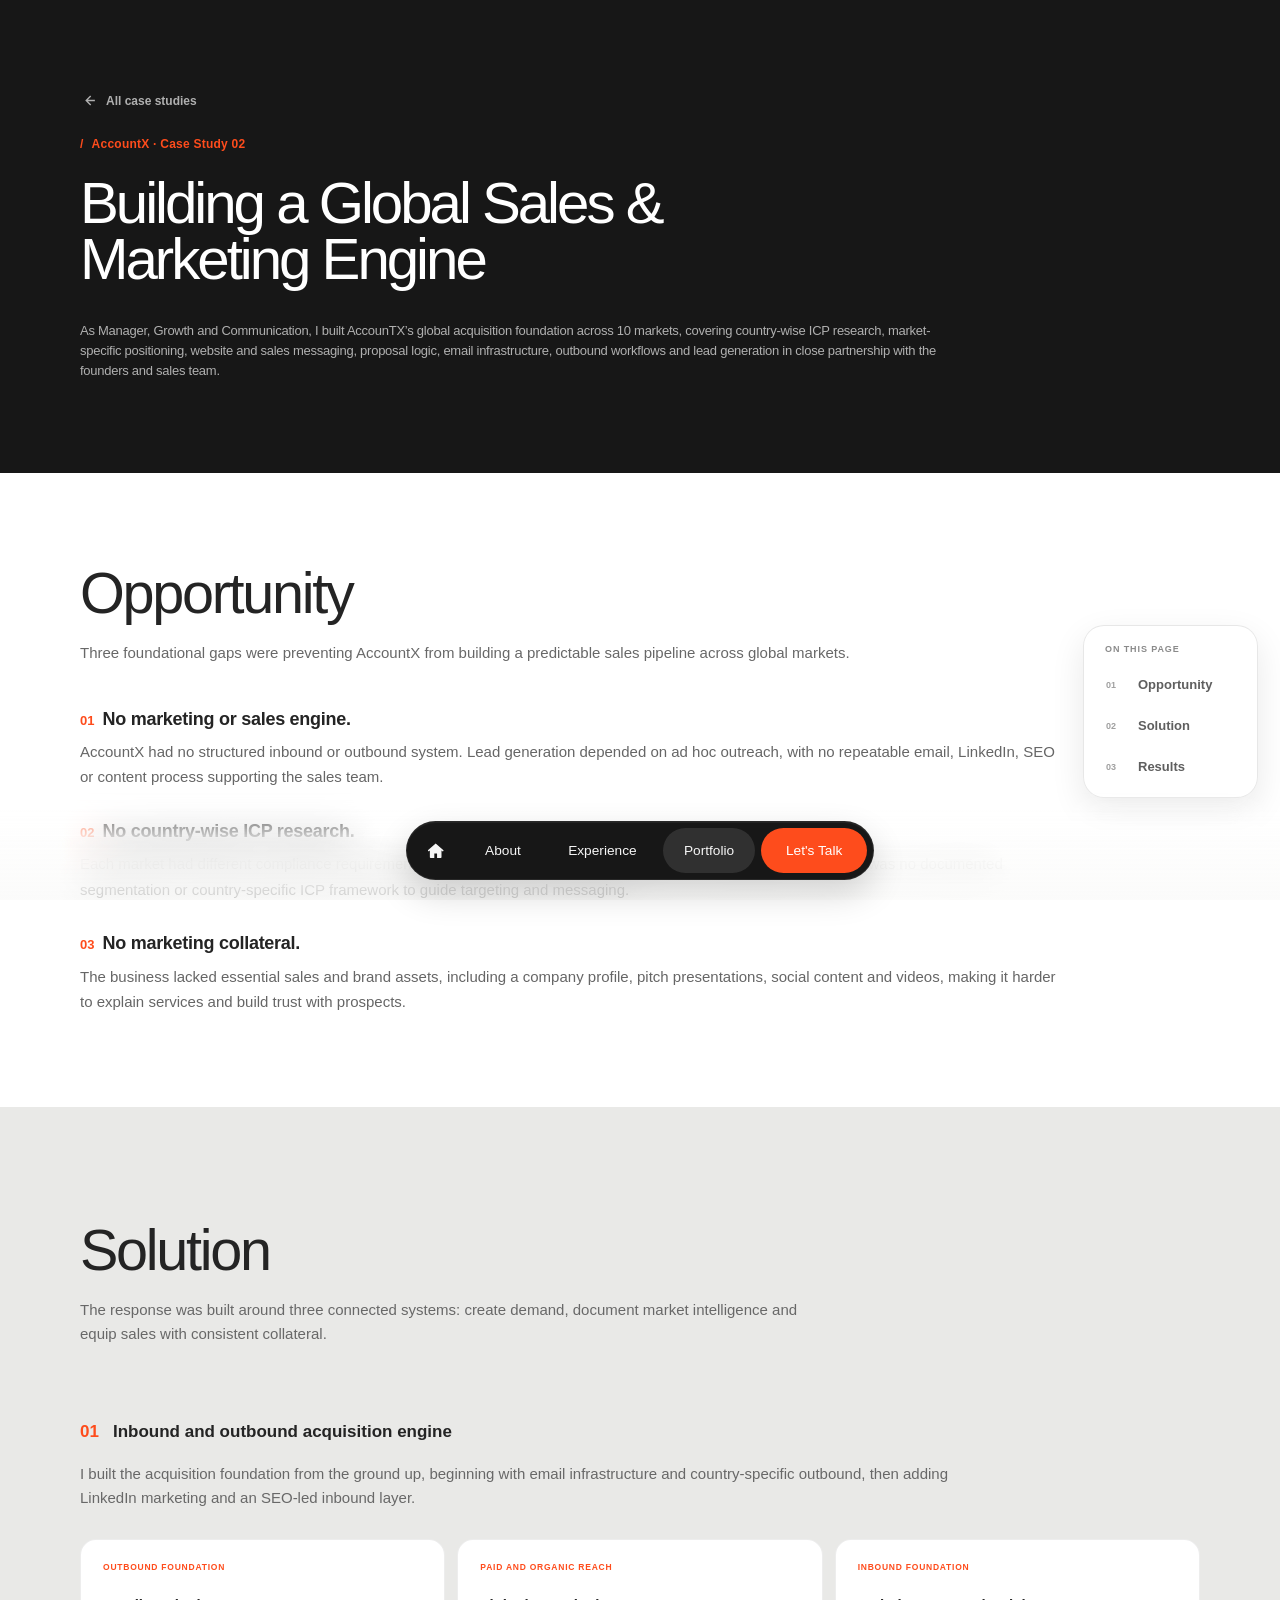
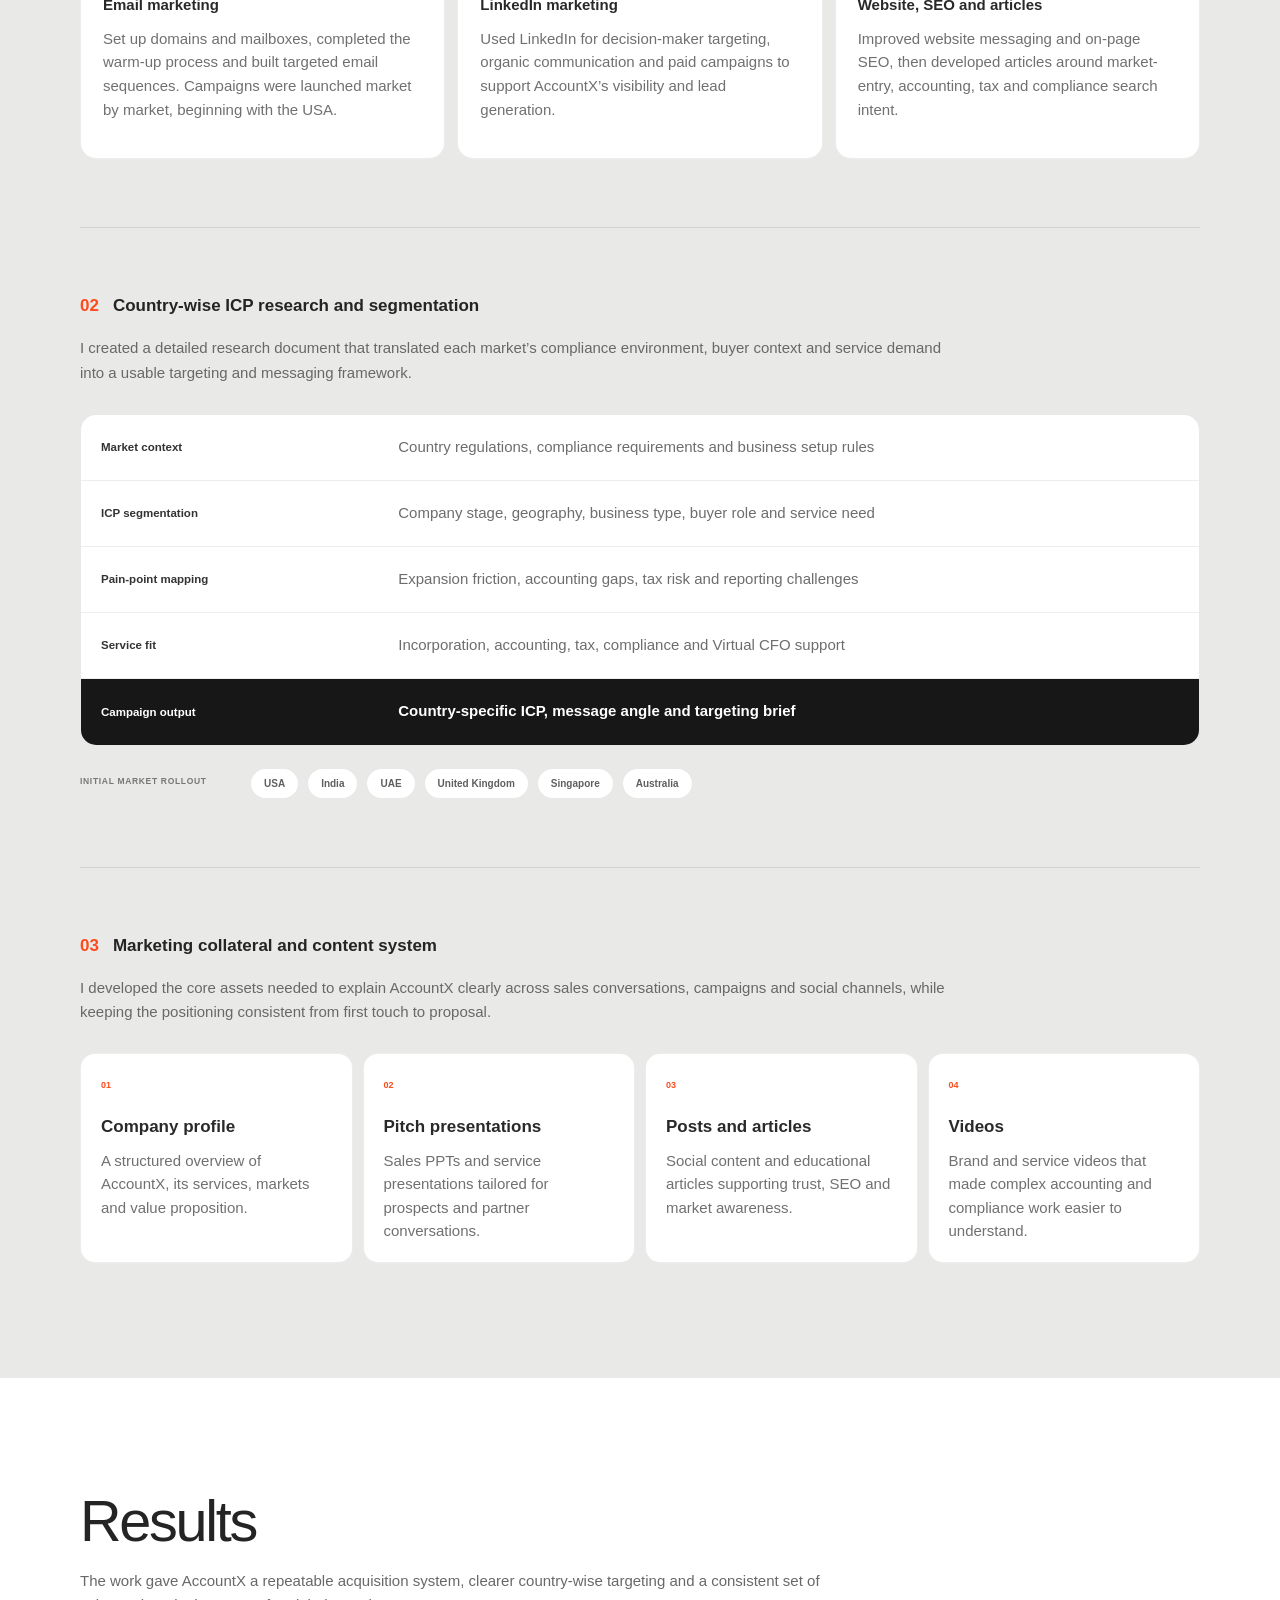
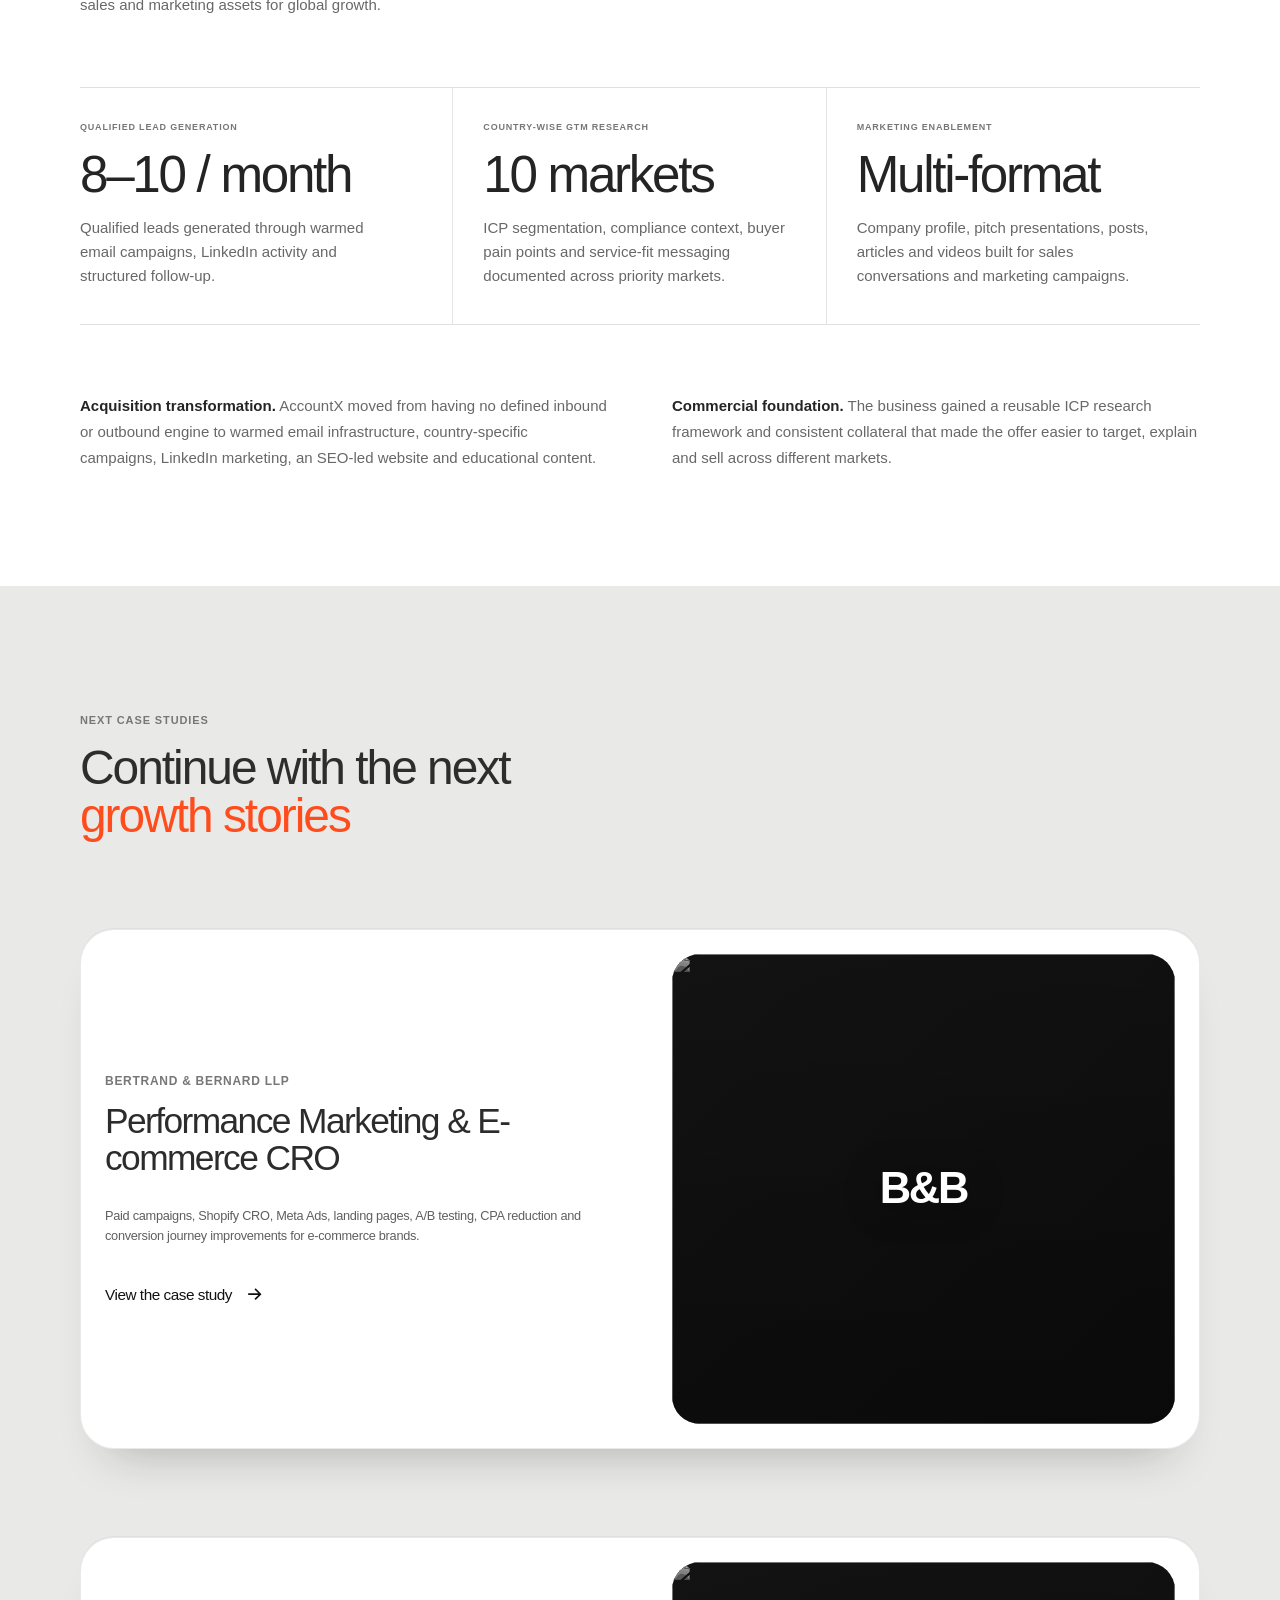
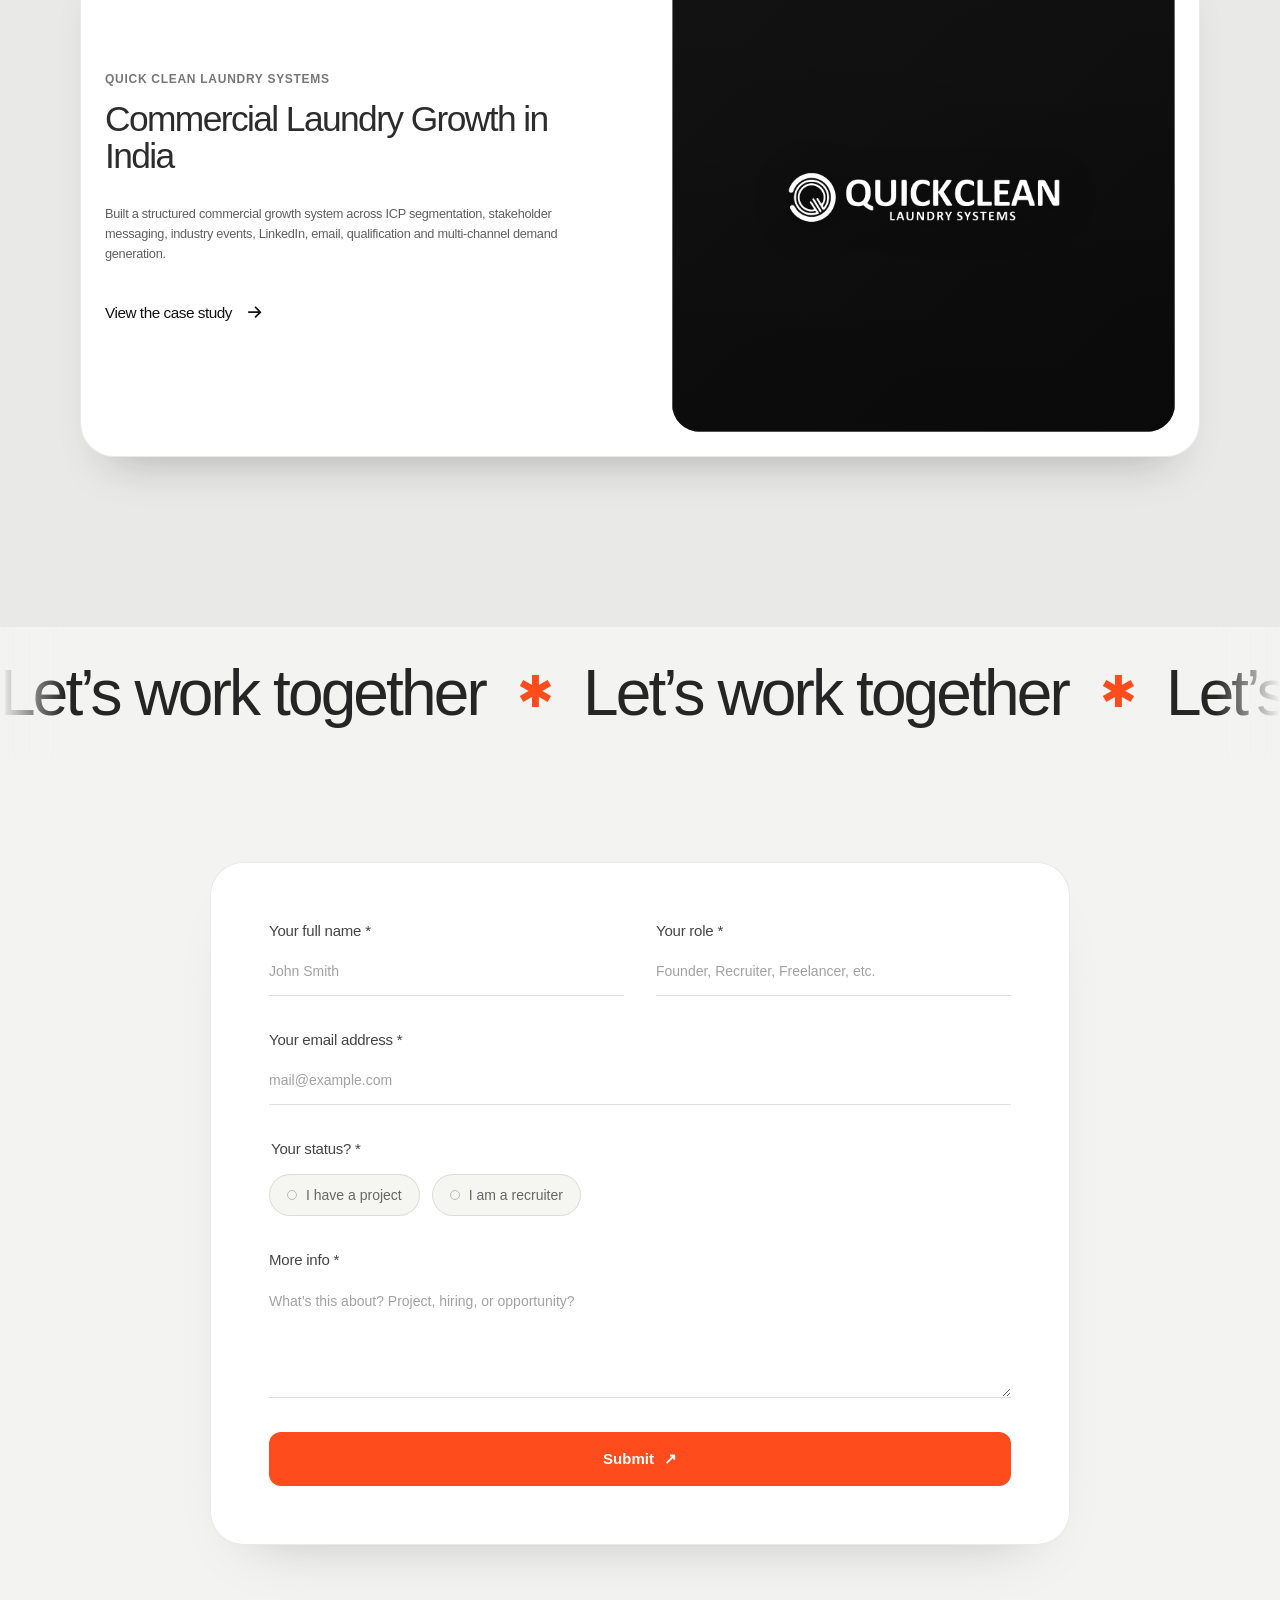
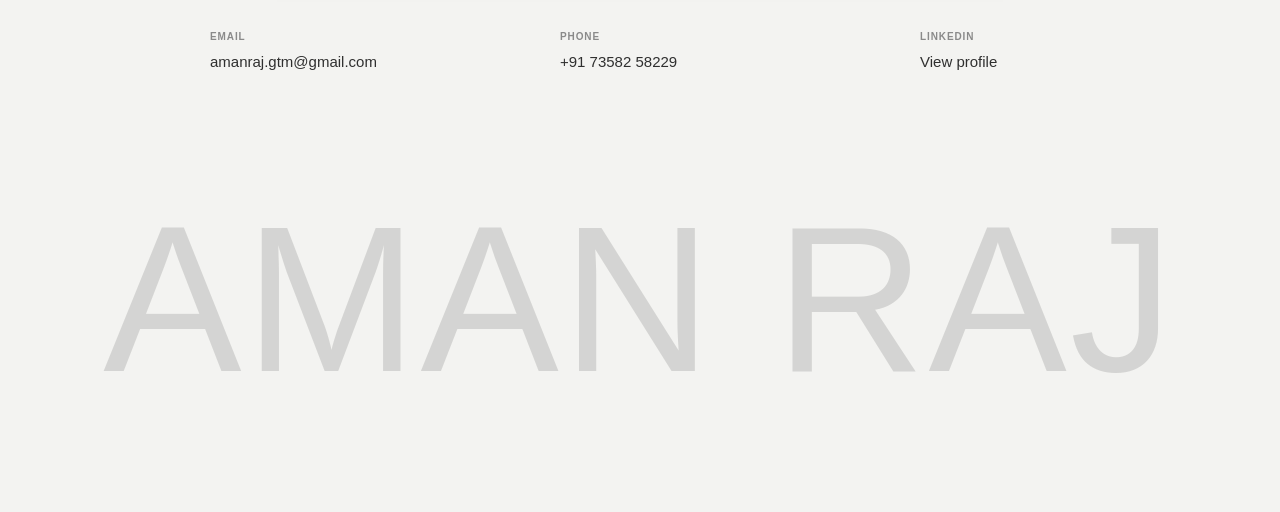
==== accountx.html @ 2e11ac8a "Add files via upload" ====
<!DOCTYPE html>

<html lang="en">
<head>
<meta charset="utf-8"/>
<meta content="width=device-width, initial-scale=1.0" name="viewport"/>
<title>AccountX Case Study | Aman Raj</title>
<meta content="AccountX global sales and marketing engine case study covering opportunity, solution and results." name="description"/>
<link href="https://api.fontshare.com" rel="preconnect"/>
<link href="https://api.fontshare.com/v2/css?f[]=clash-display@400,500,600,700&amp;f[]=satoshi@400,500,600,700&amp;f[]=general-sans@400,500,600,700&amp;display=swap" rel="stylesheet"/>
<link href="assets/css/common.css" rel="stylesheet"/>
<link href="assets/css/accountx.css" rel="stylesheet"/>
<style id="accountx-flow-layer">
  /* ============================================================
     AccountX · diagram + flow layer
     Sections, copy and visual language stay as-is.
     Only the way each flow is drawn has been rebuilt.
     ============================================================ */

  .accountx-page {
    --ax-line: rgba(43, 43, 43, 0.13);
    --ax-line-soft: rgba(43, 43, 43, 0.08);
    --ax-ink: #2f2f2f;
    --ax-ink-mid: #5c5c5c;
    --ax-ink-soft: #8a8a8a;
    --ax-dark: #171717;
    --ax-surface: #ffffff;
    --ax-surface-2: #f5f5f3;
  }

  /* ------------------------------------------------------------
     01 · Challenge map
     One commercial gap branching into the four things that were
     missing. Replaces the floating node cluster.
     ------------------------------------------------------------ */

  .accountx-page .acx-challenge-map {
    position: relative;
    display: block;
    min-height: 0;
    padding: 30px;
    background: var(--ax-surface);
  }

  .accountx-page .acx-challenge-map .acx-challenge-core {
    position: static;
    inset: auto;
    transform: none;
    width: auto;
    height: auto;
    display: block;
    margin: 0;
    padding: 22px;
    border-radius: 16px;
    color: #ffffff;
    background: var(--ax-dark);
  }

  .accountx-page .acx-challenge-core small {
    display: block;
    color: var(--accent, #e2543a);
    font-size: 9px;
    font-weight: 700;
    letter-spacing: 0.09em;
    text-transform: uppercase;
  }

  .accountx-page .acx-challenge-core strong {
    display: block;
    margin-top: 9px;
    color: #ffffff;
    font-size: 21px;
    font-weight: 500;
    line-height: 1.1;
    letter-spacing: -0.035em;
  }

  .accountx-page .acx-challenge-branches {
    position: relative;
    margin-top: 0;
    padding: 22px 0 0 42px;
  }

  .accountx-page .acx-challenge-branches::before {
    content: "";
    position: absolute;
    left: 21px;
    top: 0;
    bottom: 38px;
    width: 1px;
    background: var(--ax-line);
  }

  .accountx-page .acx-challenge-map .acx-challenge-node {
    position: relative;
    inset: auto;
    transform: none;
    width: auto;
    display: block;
    margin: 0 0 10px;
    padding: 15px 17px;
    border: 1px solid var(--ax-line-soft);
    border-radius: 13px;
    background: var(--ax-surface-2);
  }

  .accountx-page .acx-challenge-map .acx-challenge-node:last-child {
    margin-bottom: 0;
  }

  .accountx-page .acx-challenge-map .acx-challenge-node::before {
    content: "";
    position: absolute;
    left: -21px;
    top: 50%;
    width: 21px;
    height: 1px;
    background: var(--ax-line);
  }

  .accountx-page .acx-challenge-map .acx-challenge-node::after {
    content: "";
    position: absolute;
    left: -24px;
    top: 50%;
    width: 6px;
    height: 6px;
    border-radius: 50%;
    background: var(--accent, #e2543a);
    transform: translateY(-50%);
  }

  .accountx-page .acx-challenge-node b {
    display: block;
    color: var(--ax-ink);
    font-size: 13px;
    font-weight: 600;
  }

  .accountx-page .acx-challenge-node span {
    display: block;
    margin-top: 5px;
    color: #7c7c7c;
    font-size: 11.5px;
    line-height: 1.4;
  }

  /* ------------------------------------------------------------
     02 · Variance panel
     The bar now sits on a labelled scale, so it reads as
     "how much this changes between markets".
     ------------------------------------------------------------ */

  .accountx-page .acx-complexity-panel {
    padding: 30px;
    background: var(--ax-surface);
  }

  .accountx-page .acx-small-label {
    margin: 0;
    color: var(--accent, #e2543a);
    font-size: 10px;
    font-weight: 700;
    letter-spacing: 0.1em;
    text-transform: uppercase;
  }

  .accountx-page .acx-variance-scale {
    display: grid;
    grid-template-columns: minmax(120px, 0.42fr) minmax(0, 1fr) 92px;
    gap: 16px;
    align-items: center;
    margin-top: 22px;
    padding-bottom: 10px;
    border-bottom: 1px solid var(--ax-line);
  }

  .accountx-page .acx-variance-scale small {
    color: var(--ax-ink-soft);
    font-size: 8.5px;
    font-weight: 700;
    letter-spacing: 0.09em;
    text-transform: uppercase;
  }

  .accountx-page .acx-variance-scale div {
    display: flex;
    justify-content: space-between;
    color: var(--ax-ink-soft);
    font-size: 8.5px;
    font-weight: 700;
    letter-spacing: 0.09em;
    text-transform: uppercase;
  }

  .accountx-page .acx-complexity-row {
    display: grid;
    grid-template-columns: minmax(120px, 0.42fr) minmax(0, 1fr) 92px;
    gap: 16px;
    align-items: center;
    padding: 15px 0;
    border-bottom: 1px solid var(--ax-line-soft);
  }

  .accountx-page .acx-complexity-row:last-child {
    border-bottom: 0;
    padding-bottom: 0;
  }

  .accountx-page .acx-complexity-row > span {
    color: var(--ax-ink-mid);
    font-size: 12px;
    font-weight: 600;
  }

  .accountx-page .acx-complexity-row i {
    position: relative;
    display: block;
    width: 100%;
    height: 6px;
    border-radius: 999px;
    background: #eeeeeb;
    overflow: hidden;
  }

  .accountx-page .acx-complexity-row i::after {
    content: "";
    position: absolute;
    left: 0;
    top: 0;
    bottom: 0;
    width: var(--level, 50%);
    border-radius: 999px;
    background: var(--accent, #e2543a);
  }

  .accountx-page .acx-complexity-row strong {
    color: var(--ax-ink);
    font-size: 11.5px;
    font-weight: 600;
    text-align: right;
  }

  /* ------------------------------------------------------------
     03 · Market board
     Ten markets grouped by region, so the spread is readable
     instead of being one long chip soup.
     ------------------------------------------------------------ */

  .accountx-page .acx-market-board {
    display: grid;
    grid-template-columns: minmax(220px, 0.55fr) minmax(0, 2fr);
    gap: 26px;
    align-items: stretch;
    min-height: 0;
    padding: 30px;
    background: var(--ax-surface);
  }

  /* wrapper collapses so the core and the market list sit on the board grid */
  .accountx-page .acx-market-top {
    display: contents;
  }

  .accountx-page .acx-market-board .acx-market-core {
    position: static;
    inset: auto;
    transform: none;
    width: auto;
    height: auto;
    display: flex;
    flex-direction: column;
    justify-content: center;
    gap: 8px;
    padding: 24px;
    border-radius: 16px;
    color: #ffffff;
    background: var(--ax-dark);
  }

  .accountx-page .acx-market-core small {
    color: var(--accent, #e2543a);
    font-size: 9px;
    font-weight: 700;
    letter-spacing: 0.09em;
    text-transform: uppercase;
  }

  .accountx-page .acx-market-core strong {
    color: #ffffff;
    font-size: 34px;
    font-weight: 500;
    line-height: 1;
    letter-spacing: -0.04em;
  }

  .accountx-page .acx-market-core span {
    color: rgba(255, 255, 255, 0.52);
    font-size: 11px;
    line-height: 1.45;
  }

  .accountx-page .acx-market-regions {
    display: grid;
    grid-template-columns: repeat(4, minmax(0, 1fr));
    gap: 10px;
    margin-top: 28px;
    padding-top: 26px;
    border-top: 1px solid var(--ax-line);
  }

  .accountx-page .acx-market-region {
    position: relative;
    padding: 16px 18px;
    border: 1px solid var(--ax-line-soft);
    border-radius: 14px;
    background: var(--ax-surface-2);
  }

  .accountx-page .acx-market-region > small {
    display: flex;
    align-items: center;
    justify-content: space-between;
    gap: 10px;
    color: var(--ax-ink-soft);
    font-size: 8.5px;
    font-weight: 700;
    letter-spacing: 0.09em;
    text-transform: uppercase;
  }

  .accountx-page .acx-market-region > small b {
    color: var(--accent, #e2543a);
  }

  .accountx-page .acx-market-region > div {
    display: flex;
    flex-wrap: wrap;
    gap: 6px;
    margin-top: 12px;
  }

  .accountx-page .acx-market-board .acx-market-region span {
    display: inline-flex;
    align-items: center;
    gap: 8px;
    min-height: 31px;
    padding: 0 12px 0 8px;
    border: 1px solid var(--ax-line-soft);
    border-radius: 999px;
    color: #5f5f5f;
    background: #ffffff;
    font-size: 10.5px;
    font-weight: 600;
  }

  /* Flag swatch. Falls back to a neutral chip if the image does not
     load, so nothing ever renders as a broken icon. To self-host,
     point --flag at assets/img/flags/xx.svg instead. */
  .accountx-page .acx-market-region span i {
    flex: none;
    width: 19px;
    height: 13px;
    border-radius: 2px;
    background-color: #e6e6e2;
    background-image: var(--flag);
    background-size: cover;
    background-position: center;
    box-shadow: inset 0 0 0 1px rgba(0, 0, 0, 0.08);
  }

  /* ------------------------------------------------------------
     04 · Foundation sprint
     Five workstreams plotted on one build window instead of
     five loose cards.
     ------------------------------------------------------------ */

  .accountx-page .acx-foundation-timeline {
    display: block;
    min-height: 0;
    padding: 28px;
    background: var(--ax-surface);
  }


  .accountx-page .acx-sprint-track {
    display: grid;
    grid-template-columns: repeat(5, minmax(0, 1fr));
    gap: 14px;
  }

  .accountx-page .acx-sprint-track article {
    position: relative;
    display: block;
    align-self: start;
    min-height: 0;
    height: auto;
    margin: 0;
    padding: 40px 0 0;
    border: 0;
    background: transparent;
    transform: none;
  }

  .accountx-page .acx-sprint-track article::before {
    content: "";
    position: absolute;
    top: 13px;
    left: 28px;
    right: -14px;
    height: 1px;
    background: var(--ax-line);
  }

  .accountx-page .acx-sprint-track article:last-child::before {
    display: none;
  }

  .accountx-page .acx-sprint-track article > small {
    position: absolute;
    top: 0;
    left: 0;
    z-index: 1;
    width: 28px;
    height: 28px;
    display: grid;
    place-items: center;
    margin: 0;
    border-radius: 50%;
    color: #ffffff;
    background: var(--accent, #e2543a);
    font-size: 8px;
    font-weight: 700;
  }

  .accountx-page .acx-sprint-track article > strong {
    display: block;
    margin: 0;
    color: var(--ax-ink);
    font-size: 13.5px;
    font-weight: 600;
    line-height: 1.2;
  }

  .accountx-page .acx-sprint-track article > span {
    display: block;
    margin: 8px 0 0;
    color: #7c7c7c;
    font-size: 10.5px;
    line-height: 1.45;
  }

  /* ------------------------------------------------------------
     05 · Acquisition engine
     Two primary channels converge into one qualified-lead core,
     with supporting coverage feeding the same funnel.
     ------------------------------------------------------------ */

  .accountx-page .acx-channel-engine {
    display: block;
    padding: 30px;
    background: var(--ax-surface);
  }

  .accountx-page .acx-engine-grid {
    display: grid;
    grid-template-columns: minmax(0, 1fr) 120px minmax(0, 1fr);
    gap: 0;
    align-items: center;
  }

  .accountx-page .acx-channel-primary article {
    display: grid;
    grid-template-columns: 32px 1fr;
    gap: 14px;
    align-items: center;
    margin-top: 12px;
    padding: 17px;
    border: 1px solid var(--ax-line-soft);
    border-radius: 14px;
    background: var(--ax-surface-2);
  }

  .accountx-page .acx-channel-primary b {
    width: 30px;
    height: 30px;
    display: grid;
    place-items: center;
    border-radius: 50%;
    color: #ffffff;
    background: var(--accent, #e2543a);
    font-size: 8px;
    font-weight: 700;
  }

  .accountx-page .acx-channel-primary strong {
    display: block;
    color: var(--ax-ink);
    font-size: 13.5px;
    font-weight: 600;
  }

  .accountx-page .acx-channel-primary span {
    display: block;
    margin-top: 4px;
    color: #7c7c7c;
    font-size: 10.5px;
    line-height: 1.4;
  }

  .accountx-page .acx-engine-flow {
    position: relative;
    display: block;
    align-self: stretch;
    min-height: 150px;
  }

  .accountx-page .acx-engine-flow svg {
    position: absolute;
    inset: 0;
    width: 100%;
    height: 100%;
    overflow: visible;
  }

  .accountx-page .acx-engine-flow path {
    fill: none;
    stroke: var(--ax-line);
    stroke-width: 1;
    vector-effect: non-scaling-stroke;
  }

  .accountx-page .acx-engine-flow polyline {
    fill: none;
    stroke: var(--accent, #e2543a);
    stroke-width: 1.4;
    vector-effect: non-scaling-stroke;
  }

  .accountx-page .acx-channel-engine .acx-engine-core {
    position: relative;
    display: block;
    width: auto;
    height: auto;
    margin: 0;
    padding: 26px;
    border-radius: 18px;
    color: #ffffff;
    background: var(--ax-dark);
    overflow: hidden;
  }

  .accountx-page .acx-channel-engine .acx-engine-ring {
    position: absolute;
    border: 1px solid rgba(255, 255, 255, 0.09);
    border-radius: 50%;
    pointer-events: none;
  }

  .accountx-page .acx-channel-engine .ring-one {
    width: 260px;
    height: 260px;
    right: -90px;
    top: -90px;
  }

  .accountx-page .acx-channel-engine .ring-two {
    width: 170px;
    height: 170px;
    right: -45px;
    top: -45px;
  }

  .accountx-page .acx-engine-content {
    position: relative;
    z-index: 1;
    display: block;
  }

  .accountx-page .acx-engine-content small {
    display: block;
    color: var(--accent, #e2543a);
    font-size: 9px;
    font-weight: 700;
    letter-spacing: 0.09em;
    text-transform: uppercase;
  }

  .accountx-page .acx-engine-content strong {
    display: block;
    margin-top: 10px;
    color: #ffffff;
    font-size: 26px;
    font-weight: 500;
    line-height: 1.05;
    letter-spacing: -0.04em;
  }

  .accountx-page .acx-engine-content span {
    display: block;
    margin-top: 12px;
    color: rgba(255, 255, 255, 0.55);
    font-size: 11.5px;
    line-height: 1.45;
  }

  .accountx-page .acx-supporting-channels {
    position: relative;
    display: flex;
    flex-wrap: wrap;
    align-items: center;
    gap: 8px;
    margin-top: 30px;
    padding-top: 22px;
    border-top: 1px solid var(--ax-line);
  }

  .accountx-page .acx-supporting-channels .acx-small-label {
    width: 100%;
    margin-bottom: 6px;
    color: var(--ax-ink-soft);
  }

  .accountx-page .acx-supporting-channels span {
    display: inline-flex;
    align-items: center;
    min-height: 31px;
    padding: 0 14px;
    border: 1px solid var(--ax-line-soft);
    border-radius: 999px;
    color: #5f5f5f;
    background: var(--ax-surface-2);
    font-size: 10.5px;
    font-weight: 600;
  }

  /* ------------------------------------------------------------
     06 · Before / after change map
     Paired row by row, so each old constraint points at the
     thing that replaced it.
     ------------------------------------------------------------ */

  .accountx-page .acx-change-map {
    display: block;
    padding: 28px;
    background: var(--ax-surface);
  }

  .accountx-page .acx-change-head,
  .accountx-page .acx-change-row {
    display: grid;
    grid-template-columns: minmax(0, 1fr) 46px minmax(0, 1fr);
    gap: 16px;
    align-items: center;
  }

  .accountx-page .acx-change-head {
    padding-bottom: 13px;
    border-bottom: 1px solid var(--ax-line);
  }

  .accountx-page .acx-change-head small {
    color: var(--ax-ink-soft);
    font-size: 9px;
    font-weight: 700;
    letter-spacing: 0.09em;
    text-transform: uppercase;
  }

  .accountx-page .acx-change-head small:last-child {
    color: var(--accent, #e2543a);
  }

  .accountx-page .acx-change-head i {
    display: block;
    height: 1px;
    background: var(--ax-line);
  }

  .accountx-page .acx-change-row {
    padding: 15px 0;
    border-bottom: 1px solid var(--ax-line-soft);
  }

  .accountx-page .acx-change-row:last-child {
    padding-bottom: 0;
    border-bottom: 0;
  }

  .accountx-page .acx-change-row span {
    color: #979797;
    font-size: 12.5px;
    font-weight: 500;
  }

  .accountx-page .acx-change-row strong {
    color: var(--ax-ink);
    font-size: 12.5px;
    font-weight: 600;
  }

  .accountx-page .acx-change-row i {
    position: relative;
    display: block;
    height: 1px;
    background: linear-gradient(90deg, var(--ax-line), var(--accent, #e2543a));
  }

  .accountx-page .acx-change-row i::after {
    content: "";
    position: absolute;
    right: 0;
    top: 50%;
    width: 5px;
    height: 5px;
    border-top: 1.5px solid var(--accent, #e2543a);
    border-right: 1.5px solid var(--accent, #e2543a);
    transform: translateY(-50%) rotate(45deg);
  }

  /* ------------------------------------------------------------
     07 · Instantly dashboard · RESERVED SPACE
     The canvas below holds a fixed 16:9 slot. Drop the screenshot
     in as <img> and it fills the frame with no layout shift.
     ------------------------------------------------------------ */

  .accountx-page .acx-dashboard-placeholder {
    padding: 0;
    border: 0;
    background: transparent;
  }

  .accountx-page .acx-placeholder-browser {
    overflow: hidden;
    border: 1px solid var(--ax-line);
    border-radius: 18px;
    background: var(--ax-surface);
  }

  .accountx-page .acx-placeholder-bar {
    display: flex;
    align-items: center;
    gap: 7px;
    padding: 13px 18px;
    border-bottom: 1px solid var(--ax-line-soft);
    background: #f2f2ef;
  }

  .accountx-page .acx-placeholder-bar i {
    width: 9px;
    height: 9px;
    border-radius: 50%;
    background: #d8d8d2;
  }

  .accountx-page .acx-placeholder-bar span {
    margin-left: 10px;
    color: var(--ax-ink-soft);
    font-size: 10.5px;
    font-weight: 600;
  }

  /* The reserved slot itself */
  .accountx-page .acx-placeholder-canvas {
    position: relative;
    aspect-ratio: 16 / 9;
    min-height: 300px;
    display: grid;
    place-items: center;
    padding: 30px;
    background:
      repeating-linear-gradient(
        135deg,
        #fafaf8,
        #fafaf8 11px,
        #f4f4f1 11px,
        #f4f4f1 22px
      );
  }

  /* Drop an <img> straight in and it fills the frame */
  .accountx-page .acx-placeholder-canvas img {
    position: absolute;
    inset: 0;
    width: 100%;
    height: 100%;
    object-fit: cover;
    object-position: top center;
    display: block;
  }

  .accountx-page .acx-placeholder-canvas img ~ .acx-placeholder-note {
    display: none;
  }

  .accountx-page .acx-placeholder-note {
    max-width: 420px;
    padding: 26px;
    border: 1px dashed rgba(43, 43, 43, 0.22);
    border-radius: 16px;
    text-align: center;
    background: rgba(255, 255, 255, 0.86);
  }

  .accountx-page .acx-placeholder-note svg {
    width: 26px;
    height: 26px;
    fill: #b9b9b2;
  }

  .accountx-page .acx-placeholder-note small {
    display: block;
    margin-top: 12px;
    color: var(--ax-ink-soft);
    font-size: 9px;
    font-weight: 700;
    letter-spacing: 0.09em;
    text-transform: uppercase;
  }

  .accountx-page .acx-placeholder-note strong {
    display: block;
    margin-top: 10px;
    color: var(--ax-ink);
    font-size: 17px;
    font-weight: 500;
    line-height: 1.25;
    letter-spacing: -0.03em;
  }

  .accountx-page .acx-placeholder-note p {
    margin: 10px 0 0;
    color: #8c8c8c;
    font-size: 11.5px;
    line-height: 1.5;
  }

  /* ------------------------------------------------------------
     Responsive
     ------------------------------------------------------------ */

  @media (max-width: 1180px) {
    .accountx-page .acx-market-regions {
      grid-template-columns: repeat(2, minmax(0, 1fr));
    }

    .accountx-page .acx-sprint-track {
      grid-template-columns: repeat(3, minmax(0, 1fr));
      gap: 20px 14px;
    }

    .accountx-page .acx-sprint-track article:nth-child(3n)::before {
      display: none;
    }
  }

  @media (max-width: 1000px) {
    .accountx-page .acx-market-board {
      grid-template-columns: 1fr;
      gap: 22px;
    }

    .accountx-page .acx-market-regions {
      grid-template-columns: repeat(2, minmax(0, 1fr));
    }

    .accountx-page .acx-engine-grid {
      grid-template-columns: 1fr;
      gap: 0;
    }

    .accountx-page .acx-engine-flow {
      min-height: 64px;
    }

    .accountx-page .acx-engine-flow svg {
      display: none;
    }

    .accountx-page .acx-engine-flow::before {
      content: "";
      position: absolute;
      left: 50%;
      top: 12px;
      bottom: 18px;
      width: 1px;
      background: linear-gradient(180deg, var(--ax-line), var(--accent, #e2543a));
    }

    .accountx-page .acx-engine-flow::after {
      content: "";
      position: absolute;
      left: 50%;
      bottom: 14px;
      width: 6px;
      height: 6px;
      border-right: 1.5px solid var(--accent, #e2543a);
      border-bottom: 1.5px solid var(--accent, #e2543a);
      transform: translateX(-50%) rotate(45deg);
    }
  }

  @media (max-width: 720px) {
    .accountx-page .acx-challenge-map,
    .accountx-page .acx-complexity-panel,
    .accountx-page .acx-market-board,
    .accountx-page .acx-foundation-timeline,
    .accountx-page .acx-channel-engine,
    .accountx-page .acx-change-map {
      padding: 20px;
    }

    .accountx-page .acx-sprint-track {
      grid-template-columns: repeat(2, minmax(0, 1fr));
    }

    .accountx-page .acx-sprint-track article::before {
      display: none;
    }

    .accountx-page .acx-market-regions {
      grid-template-columns: 1fr;
    }

    .accountx-page .acx-variance-scale,
    .accountx-page .acx-complexity-row {
      grid-template-columns: 1fr;
      gap: 8px;
    }

    .accountx-page .acx-variance-scale {
      display: none;
    }

    .accountx-page .acx-complexity-row strong {
      text-align: left;
    }

    .accountx-page .acx-change-head,
    .accountx-page .acx-change-row {
      grid-template-columns: 1fr;
      gap: 8px;
    }

    .accountx-page .acx-change-head i {
      display: none;
    }

    .accountx-page .acx-change-row i {
      width: 34px;
    }

    .accountx-page .acx-placeholder-canvas {
      aspect-ratio: 4 / 3;
      min-height: 0;
      padding: 20px;
    }

    .accountx-page .acx-placeholder-note {
      padding: 20px;
    }
  }

  @media (max-width: 430px) {
    .accountx-page .acx-sprint-track {
      grid-template-columns: 1fr;
    }
  }

  @media (prefers-reduced-motion: reduce) {
    .accountx-page * {
      animation-duration: 0.001ms !important;
      transition-duration: 0.001ms !important;
    }
  }
  </style>
<style id="accountx-quick-clean-header">
/* AccountX hero matched one-to-one with the final Bertrand & Bernard hero. */
.accountx-page .acx-quick-clean-hero {
  min-height: 0 !important;
  height: auto !important;
  display: block !important;
  padding: 92px 0 92px !important;
  color: #ffffff !important;
  background: #171717 !important;
}

.accountx-page .acx-quick-clean-hero .acx-shell {
  min-height: 0 !important;
  height: auto !important;
  display: block !important;
  align-items: initial !important;
  justify-content: initial !important;
  gap: 0 !important;
}

.accountx-page .acx-quick-clean-hero .acx-back {
  position: static !important;
  inset: auto !important;
  width: fit-content;
  display: inline-flex !important;
  align-items: center;
  gap: 9px;
  margin: 0 0 28px !important;
  color: rgba(255, 255, 255, 0.66) !important;
  font-size: 12px;
  font-weight: 600;
}

.accountx-page .acx-quick-clean-hero .acx-back:hover,
.accountx-page .acx-quick-clean-hero .acx-back:focus-visible {
  color: #ffffff !important;
}

.accountx-page .acx-quick-clean-hero .acx-back svg {
  width: 17px;
  height: 17px;
  fill: currentColor;
}

.accountx-page .acx-quick-clean-hero .acx-kicker {
  position: static !important;
  margin: 0 0 24px !important;
  padding: 0 !important;
  color: var(--accent, #e2543a) !important;
  font-size: 12px;
  font-weight: 600;
  letter-spacing: 0.02em;
}

.accountx-page .acx-quick-clean-hero .acx-title {
  max-width: 980px;
  margin: 0 !important;
  padding: 0 !important;
  color: #ffffff !important;
  font-family: "Clash Display", Arial, sans-serif;
  font-size: clamp(35px, 4.55vw, 63px);
  font-weight: 500;
  line-height: 0.96;
  letter-spacing: -0.052em;
}

.accountx-page .acx-quick-clean-hero .acx-title span {
  display: block;
  color: #ffffff !important;
  font-family: inherit !important;
  font-size: inherit !important;
  font-weight: inherit !important;
  line-height: inherit !important;
  letter-spacing: inherit !important;
}

.accountx-page .acx-quick-clean-hero .acx-hero-role {
  max-width: 920px;
  margin: clamp(24px, 3vw, 34px) 0 0 !important;
  padding: 0 !important;
}

.accountx-page .acx-quick-clean-hero .acx-hero-role-copy {
  max-width: 860px;
  margin: 0 !important;
  color: rgba(255, 255, 255, 0.66);
  font-size: clamp(13px, 1vw, 15px);
  line-height: 1.55;
}

@media (max-width: 720px) {
  .accountx-page .acx-quick-clean-hero {
    padding: 78px 0 78px !important;
  }

  .accountx-page .acx-quick-clean-hero .acx-back {
    margin-bottom: 24px !important;
  }

  .accountx-page .acx-quick-clean-hero .acx-kicker {
    margin-bottom: 20px !important;
  }

  .accountx-page .acx-quick-clean-hero .acx-title {
    font-size: clamp(32.2px, 10.5vw, 46.2px);
  }
}
</style>
<style id="accountx-navigation">
.accountx-page #accountx,
.accountx-page #acx-opportunity,
.accountx-page #acx-solution,
.accountx-page #acx-instantly-proof,
.accountx-page #acx-results,
.accountx-page #acx-next-cases {
  scroll-margin-top: 28px;
}

/* Fixed click-only section navigation */
.accountx-page .acx-page-nav {
  position: fixed;
  right: 22px;
  bottom: 102px;
  z-index: 80;
  width: 175px;
  display: grid;
  gap: 5px;
  padding: 12px;
  border: 1px solid rgba(24, 24, 24, 0.10);
  border-radius: 21px;
  background: rgba(255, 255, 255, 0.96);
  box-shadow: 0 12px 34px rgba(24, 24, 24, 0.09);
  backdrop-filter: blur(12px);
}

.accountx-page .acx-page-nav-label {
  padding: 6px 9px 8px;
  color: #8a8a8a;
  font-size: 9px;
  font-weight: 700;
  letter-spacing: 0.10em;
  text-transform: uppercase;
}

.accountx-page .acx-page-nav a {
  min-height: 36px;
  display: grid;
  grid-template-columns: 25px 1fr;
  gap: 7px;
  align-items: center;
  padding: 0 10px;
  border-radius: 12px;
  color: #5f5f5f;
  background: transparent;
  font-size: 13px;
  font-weight: 600;
  line-height: 1.2;
  text-decoration: none;
  transition: color 160ms ease, background 160ms ease;
}

.accountx-page .acx-page-nav a i {
  color: #a0a0a0;
  font-size: 9px;
  font-style: normal;
  font-weight: 700;
}

.accountx-page .acx-page-nav a:hover,
.accountx-page .acx-page-nav a:focus-visible {
  color: #202020;
  background: #f1f1ee;
  outline: none;
}

@media (max-width: 1120px) {
  .accountx-page .acx-page-nav {
    right: 14px;
    width: 159px;
  }
}

@media (max-width: 900px) {
  .accountx-page .acx-page-nav {
    left: 15px;
    right: 15px;
    bottom: 84px;
    width: auto;
    display: grid;
    grid-template-columns: repeat(3, minmax(0, 1fr));
    gap: 6px;
    overflow: visible;
    padding: 9px;
    border-radius: 17px;
  }

  .accountx-page .acx-page-nav-label {
    display: none;
  }

  .accountx-page .acx-page-nav a {
    min-width: 0;
    min-height: 44px;
    grid-template-columns: 1fr;
    gap: 1px;
    justify-items: center;
    padding: 6px 5px;
    font-size: 12px;
    white-space: normal;
    text-align: center;
  }
}
</style>
<style id="accountx-next-cases">
/* Match the next-case-study treatment used on Quick Clean */
.accountx-page .acx-next-portfolio {
  padding-top: clamp(96px, 10vw, 150px);
  background: #e9e9e7;
}

.accountx-page .acx-next-portfolio-header {
  max-width: 760px;
}

.accountx-page .acx-next-portfolio-kicker {
  margin: 0 0 18px;
  color: #777777;
  font-family: "General Sans", Arial, sans-serif;
  font-size: 11px;
  font-weight: 600;
  letter-spacing: 0.08em;
  text-transform: uppercase;
}

.accountx-page .acx-next-portfolio .service-company {
  margin: 0 0 14px;
  color: #777777;
  font-family: "General Sans", Arial, sans-serif;
  font-size: 12px;
  font-weight: 600;
  line-height: 1.3;
  letter-spacing: 0.06em;
  text-align: left;
  text-transform: uppercase;
}

.accountx-page .acx-next-portfolio .service-card {
  margin-bottom: 88px;
}

.accountx-page .acx-next-portfolio .service-card:last-child {
  margin-bottom: 0;
}

@media (max-width: 900px) {
  .accountx-page .acx-next-portfolio .service-card {
    margin-bottom: 66px;
  }
}

@media (max-width: 720px) {
  .accountx-page .acx-next-portfolio {
    padding-top: 82px;
  }

  .accountx-page .acx-next-portfolio-header {
    margin-bottom: 54px;
  }
}

@media (max-width: 520px) {
  .accountx-page .acx-next-portfolio .service-card {
    margin-bottom: 50px;
  }
}
</style>


<style id="accountx-next-case-card-spacing-match">
  /* Match the portfolio cards: 50/50 split and equal 24px edge spacing */
  @media (min-width: 901px) {
    .accountx-page .acx-next-portfolio .service-card {
      --portfolio-card-space: 24px;
      display: grid !important;
      grid-template-columns: minmax(0, 1fr) minmax(0, 1fr) !important;
      align-items: stretch;
      padding: 0 !important;
    }

    .accountx-page .acx-next-portfolio .service-copy,
    .accountx-page .acx-next-portfolio .service-art {
      min-width: 0;
    }

    .accountx-page .acx-next-portfolio .service-copy {
      width: 100% !important;
      padding-left: var(--portfolio-card-space) !important;
    }

    .accountx-page .acx-next-portfolio .service-art {
      width: auto !important;
      max-width: none !important;
      height: auto !important;
      align-self: stretch;
      justify-self: stretch;
      margin:
        var(--portfolio-card-space)
        var(--portfolio-card-space)
        var(--portfolio-card-space)
        0 !important;
    }

    .accountx-page .acx-next-portfolio .service-art .case-bg-image {
      display: block;
      width: 100%;
      height: 100%;
      max-width: none !important;
      object-fit: cover;
    }
  }

  @media (max-width: 900px) {
    .accountx-page .acx-next-portfolio .service-card {
      grid-template-columns: 1fr !important;
    }
  }
</style>


<style id="accountx-quick-clean-opportunity">
/* AccountX opportunity section aligned with the simple Quick Clean layout */
.accountx-page #acx-opportunity {
  padding: 92px 0;
  background: #ffffff;
}

.accountx-page #acx-opportunity .qcs2-simple-head {
  max-width: 900px;
  margin-bottom: 42px;
}

.accountx-page #acx-opportunity .qcs2-simple-head h2 {
  margin: 0;
  color: #242424;
  font-family: "Clash Display", Arial, sans-serif;
  font-size: clamp(38px, 4.5vw, 58px);
  font-weight: 500;
  line-height: 1;
  letter-spacing: -0.04em;
}

.accountx-page #acx-opportunity .qcs2-simple-head p {
  max-width: 820px;
  margin: 18px 0 0;
  color: #686868;
  font-size: 15px;
  line-height: 1.65;
}

.accountx-page #acx-opportunity .qcs2-text-points {
  max-width: 980px;
  display: grid;
  grid-template-columns: 1fr;
  gap: 30px;
}

.accountx-page #acx-opportunity .qcs2-text-points > p {
  margin: 0;
  padding: 0;
  color: #666666;
  font-size: 15px;
  line-height: 1.7;
}

.accountx-page #acx-opportunity .qcs7-opportunity-heading {
  display: flex;
  align-items: baseline;
  gap: 8px;
  margin-bottom: 8px;
}

.accountx-page #acx-opportunity .qcs7-opportunity-number {
  flex: 0 0 auto;
  color: var(--accent, #e2543a);
  font-size: 13px;
  font-weight: 700;
  line-height: 1.35;
}

.accountx-page #acx-opportunity .qcs7-opportunity-heading strong {
  display: inline;
  color: #242424;
  font-size: 18px;
  font-weight: 700;
  line-height: 1.3;
  letter-spacing: -0.015em;
}

.accountx-page #acx-opportunity .qcs7-opportunity-copy {
  display: block;
}

@media (max-width: 720px) {
  .accountx-page #acx-opportunity {
    padding: 78px 0;
  }

  .accountx-page #acx-opportunity .qcs2-simple-head {
    margin-bottom: 36px;
  }

  .accountx-page #acx-opportunity .qcs2-text-points {
    gap: 26px;
  }

  .accountx-page #acx-opportunity .qcs2-simple-head p,
  .accountx-page #acx-opportunity .qcs2-text-points > p {
    font-size: 14px;
  }

  .accountx-page #acx-opportunity .qcs7-opportunity-heading strong {
    font-size: 17px;
  }
}

</style>


<style id="accountx-quick-clean-solution">
/* AccountX solution section aligned with Quick Clean's three-system structure */
.accountx-page #acx-solution {
  padding: clamp(82px, 9vw, 132px) 0;
  background: #e9e9e7;
}

.accountx-page #acx-solution .qcs2-simple-head {
  max-width: 820px;
  margin-bottom: clamp(48px, 6vw, 76px);
}

.accountx-page #acx-solution .qcs2-simple-head h2 {
  margin: 0;
  color: #242424;
  font-family: "Clash Display", Arial, sans-serif;
  font-size: clamp(38px, 4.5vw, 58px);
  font-weight: 500;
  line-height: 1;
  letter-spacing: -0.04em;
}

.accountx-page #acx-solution .qcs2-simple-head p {
  max-width: 720px;
  margin: 18px 0 0;
  color: #686868;
  font-size: 14px;
  line-height: 1.6;
}

.accountx-page #acx-solution .qcs2-solution-group {
  padding: clamp(48px, 6vw, 68px) 0;
  border-top: 1px solid rgba(36, 36, 36, 0.12);
}

.accountx-page #acx-solution .qcs2-solution-group:first-of-type {
  padding-top: 0;
  border-top: 0;
}

.accountx-page #acx-solution .qcs2-solution-group:last-child {
  padding-bottom: 0;
}

.accountx-page #acx-solution .qcs2-group-label {
  display: flex;
  align-items: baseline;
  gap: 14px;
  margin-bottom: 20px;
}

.accountx-page #acx-solution .qcs2-group-label span {
  color: var(--accent, #e2543a);
  font-size: 17px;
  font-weight: 700;
}

.accountx-page #acx-solution .qcs2-group-label strong {
  color: #242424;
  font-size: 17px;
  font-weight: 700;
}

.accountx-page #acx-solution .acx-solution-summary {
  max-width: 880px;
  margin: 0 0 28px;
  color: #686868;
  font-size: 15px;
  line-height: 1.65;
}

.accountx-page #acx-solution .acx-acquisition-grid {
  display: grid;
  grid-template-columns: repeat(3, minmax(0, 1fr));
  gap: 12px;
}

.accountx-page #acx-solution .acx-acquisition-grid article {
  min-height: 220px;
  padding: 22px;
  border: 1px solid rgba(36, 36, 36, 0.08);
  border-radius: 16px;
  background: #ffffff;
}

.accountx-page #acx-solution .acx-acquisition-grid small {
  display: block;
  color: var(--accent, #e2543a);
  font-size: 8.5px;
  font-weight: 700;
  letter-spacing: 0.09em;
  text-transform: uppercase;
}

.accountx-page #acx-solution .acx-acquisition-grid strong {
  display: block;
  margin-top: 24px;
  color: #292929;
  font-size: 15px;
  font-weight: 600;
  line-height: 1.25;
}

.accountx-page #acx-solution .acx-acquisition-grid p {
  margin: 12px 0 0;
  color: #707070;
  font-size: 11px;
  line-height: 1.58;
}

.accountx-page #acx-solution .acx-icp-research-card {
  overflow: hidden;
  border: 1px solid rgba(36, 36, 36, 0.1);
  border-radius: 16px;
  background: #ffffff;
}

.accountx-page #acx-solution .acx-icp-research-row {
  display: grid;
  grid-template-columns: minmax(150px, 0.35fr) minmax(0, 1fr);
  gap: 24px;
  align-items: center;
  min-height: 66px;
  padding: 16px 20px;
  border-bottom: 1px solid rgba(36, 36, 36, 0.08);
}

.accountx-page #acx-solution .acx-icp-research-row:last-child {
  border-bottom: 0;
}

.accountx-page #acx-solution .acx-icp-research-row span {
  color: #333333;
  font-size: 11.5px;
  font-weight: 700;
}

.accountx-page #acx-solution .acx-icp-research-row p {
  margin: 0;
  color: #6d6d6d;
  font-size: 11px;
  line-height: 1.5;
}

.accountx-page #acx-solution .acx-icp-research-output {
  color: #ffffff;
  background: #171717;
}

.accountx-page #acx-solution .acx-icp-research-output span,
.accountx-page #acx-solution .acx-icp-research-output p,
.accountx-page #acx-solution .acx-icp-research-output strong {
  color: #ffffff;
}

.accountx-page #acx-solution .acx-market-pills {
  display: grid;
  grid-template-columns: 150px minmax(0, 1fr);
  gap: 20px;
  align-items: start;
  margin-top: 22px;
}

.accountx-page #acx-solution .acx-market-pills small {
  padding-top: 8px;
  color: #777777;
  font-size: 8.5px;
  font-weight: 700;
  letter-spacing: 0.08em;
  text-transform: uppercase;
}

.accountx-page #acx-solution .acx-market-pills > div {
  display: flex;
  flex-wrap: wrap;
  gap: 8px;
}

.accountx-page #acx-solution .acx-market-pills span {
  min-height: 31px;
  display: inline-flex;
  align-items: center;
  padding: 0 13px;
  border: 1px solid rgba(36, 36, 36, 0.1);
  border-radius: 999px;
  color: #5f5f5f;
  background: #ffffff;
  font-size: 10px;
  font-weight: 600;
}

.accountx-page #acx-solution .acx-collateral-grid {
  display: grid;
  grid-template-columns: repeat(4, minmax(0, 1fr));
  gap: 10px;
}

.accountx-page #acx-solution .acx-collateral-grid article {
  min-height: 188px;
  padding: 20px;
  border: 1px solid rgba(36, 36, 36, 0.08);
  border-radius: 15px;
  background: #ffffff;
}

.accountx-page #acx-solution .acx-collateral-grid article > span {
  color: var(--accent, #e2543a);
  font-size: 9px;
  font-weight: 700;
}

.accountx-page #acx-solution .acx-collateral-grid article > strong {
  display: block;
  margin-top: 24px;
  color: #292929;
  font-size: 17px;
  font-weight: 700;
  line-height: 1.3;
}

.accountx-page #acx-solution .acx-collateral-grid article > p {
  margin: 11px 0 0;
  color: #707070;
  font-size: 10.5px;
  line-height: 1.55;
}


@media (max-width: 900px) {
  .accountx-page #acx-solution .acx-acquisition-grid {
    grid-template-columns: 1fr;
  }

  .accountx-page #acx-solution .acx-acquisition-grid article {
    min-height: 0;
  }

  .accountx-page #acx-solution .acx-collateral-grid {
    grid-template-columns: repeat(2, minmax(0, 1fr));
  }
}

@media (max-width: 720px) {
  .accountx-page #acx-solution {
    padding: 72px 0;
  }

  .accountx-page #acx-solution .qcs2-simple-head {
    margin-bottom: 42px;
  }

  .accountx-page #acx-solution .qcs2-solution-group {
    padding: 46px 0;
  }


  .accountx-page #acx-solution .acx-icp-research-row,
  .accountx-page #acx-solution .acx-market-pills {
    grid-template-columns: 1fr;
    gap: 8px;
  }

  .accountx-page #acx-solution .acx-market-pills small {
    padding-top: 0;
  }

  .accountx-page #acx-solution .acx-collateral-grid {
    grid-template-columns: 1fr;
  }
}
</style>


<style id="accountx-quick-clean-results">
/* AccountX results aligned with the simple Quick Clean editorial layout */
.accountx-page #acx-results {
  padding: clamp(82px, 9vw, 132px) 0;
  background: #ffffff;
}

.accountx-page #acx-results .qcs2-simple-head {
  max-width: 850px;
  margin-bottom: clamp(44px, 5.5vw, 70px);
}

.accountx-page #acx-results .qcs2-simple-head h2 {
  margin: 0;
  color: #242424;
  font-family: "Clash Display", Arial, sans-serif;
  font-size: clamp(38px, 4.5vw, 58px);
  font-weight: 500;
  line-height: 1;
  letter-spacing: -0.04em;
}

.accountx-page #acx-results .qcs2-simple-head p {
  max-width: 760px;
  margin: 18px 0 0;
  color: #686868;
  font-size: 15px !important;
  line-height: 1.6;
}

.accountx-page #acx-results .qcs4-result-metrics {
  display: grid;
  grid-template-columns: repeat(3, minmax(0, 1fr));
  border-top: 1px solid rgba(36, 36, 36, 0.14);
  border-bottom: 1px solid rgba(36, 36, 36, 0.14);
}

.accountx-page #acx-results .qcs4-result-metrics > div {
  min-width: 0;
  padding: 34px 30px 36px;
  border-right: 1px solid rgba(36, 36, 36, 0.12);
}

.accountx-page #acx-results .qcs4-result-metrics > div:first-child {
  padding-left: 0;
}

.accountx-page #acx-results .qcs4-result-metrics > div:last-child {
  padding-right: 0;
  border-right: 0;
}

.accountx-page #acx-results .qcs4-result-metrics small {
  display: block;
  color: #777777;
  font-size: 9px;
  font-weight: 700;
  letter-spacing: 0.09em;
  text-transform: uppercase;
}

.accountx-page #acx-results .qcs4-result-metrics strong {
  display: block;
  margin-top: 18px;
  color: #242424;
  font-family: "Clash Display", Arial, sans-serif;
  font-size: clamp(34px, 4vw, 52px);
  font-weight: 500;
  line-height: 0.98;
  letter-spacing: -0.045em;
}

.accountx-page #acx-results .qcs4-result-metrics p {
  max-width: 310px;
  margin: 16px 0 0;
  color: #686868;
  font-size: 11.5px;
  line-height: 1.6;
}

.accountx-page #acx-results .qcs4-results-summary {
  display: grid;
  grid-template-columns: repeat(2, minmax(0, 1fr));
  gap: clamp(30px, 5vw, 72px);
  margin-top: clamp(42px, 5.5vw, 68px);
}

.accountx-page #acx-results .qcs4-results-summary p {
  margin: 0;
  color: #686868;
  font-size: 13px;
  line-height: 1.72;
}

.accountx-page #acx-results .qcs4-results-summary strong {
  color: #242424;
  font-weight: 700;
}

@media (max-width: 900px) {
  .accountx-page #acx-results .qcs4-result-metrics {
    grid-template-columns: 1fr;
  }

  .accountx-page #acx-results .qcs4-result-metrics > div,
  .accountx-page #acx-results .qcs4-result-metrics > div:first-child,
  .accountx-page #acx-results .qcs4-result-metrics > div:last-child {
    padding: 28px 0;
    border-right: 0;
    border-bottom: 1px solid rgba(36, 36, 36, 0.1);
  }

  .accountx-page #acx-results .qcs4-result-metrics > div:last-child {
    border-bottom: 0;
  }
}

@media (max-width: 720px) {
  .accountx-page #acx-results {
    padding: 72px 0;
  }

  .accountx-page #acx-results .qcs2-simple-head {
    margin-bottom: 40px;
  }

  .accountx-page #acx-results .qcs4-results-summary {
    grid-template-columns: 1fr;
    gap: 24px;
  }
}
</style>


<style id="accountx-requested-paragraph-font-size">
/* Match AccountX body paragraphs to the Quick Clean case-study paragraph size. */
.accountx-page #acx-opportunity .qcs2-simple-head p,
.accountx-page #acx-opportunity .qcs2-text-points p,
.accountx-page #acx-solution p,
.accountx-page #acx-results p,
.accountx-page #acx-results .qcs4-before-after-row strong {
  font-size: 15px !important;
}
</style>
</head>
<body class="accountx-page">
<div id="global-menu"></div>
<nav aria-label="AccountX case study navigation" class="acx-page-nav">
<span class="acx-page-nav-label">On this page</span>
<a href="#acx-opportunity"><i>01</i><span>Opportunity</span></a>
<a href="#acx-solution"><i>02</i><span>Solution</span></a>
<a href="#acx-results"><i>03</i><span>Results</span></a>
</nav>
<main>
<div class="page-view accountx-page-view">
<section aria-labelledby="acx-title" class="acx-hero acx-quick-clean-hero" id="accountx">
<div class="acx-shell">
<a class="acx-back" href="portfolio.html#portfolio">
<svg aria-hidden="true" viewbox="0 0 24 24">
<path d="m14.4 5-7 7 7 7 1.4-1.4-4.6-4.6H21v-2h-9.8l4.6-4.6L14.4 5Z"></path>
</svg>
            All case studies
          </a>
<p class="acx-kicker">AccountX · Case Study 02</p>
<h1 class="acx-title" id="acx-title">
            <span>Building a Global Sales &amp;</span>
            <span>Marketing Engine</span>
</h1>
<div aria-label="Role and ownership" class="acx-hero-role">
<p class="acx-hero-role-copy">
              As Manager, Growth and Communication, I built AccounTX’s global acquisition foundation across 10 markets, covering country-wise ICP research, market-specific positioning, website and sales messaging, proposal logic, email infrastructure, outbound workflows and lead generation in close partnership with the founders and sales team.
            </p>
</div>
</div>
</section>
<section
  aria-labelledby="acx-opportunity-title"
  class="acx-section qcs2-opportunity"
  id="acx-opportunity"
>
  <div class="acx-shell">

    <header class="qcs2-simple-head">
      <h2 id="acx-opportunity-title">Opportunity</h2>

      <p>
        Three foundational gaps were preventing AccountX from building a
        predictable sales pipeline across global markets.
      </p>
    </header>

    <div class="qcs2-text-points">

      <p>
        <span class="qcs7-opportunity-heading">
          <span class="qcs7-opportunity-number">01</span>
          <strong>No marketing or sales engine.</strong>
        </span>

        <span class="qcs7-opportunity-copy">
          AccountX had no structured inbound or outbound system. Lead
          generation depended on ad hoc outreach, with no repeatable email,
          LinkedIn, SEO or content process supporting the sales team.
        </span>
      </p>

      <p>
        <span class="qcs7-opportunity-heading">
          <span class="qcs7-opportunity-number">02</span>
          <strong>No country-wise ICP research.</strong>
        </span>

        <span class="qcs7-opportunity-copy">
          Each market had different compliance requirements, regulations,
          buyer pain points and service expectations, but there was no
          documented segmentation or country-specific ICP framework to guide
          targeting and messaging.
        </span>
      </p>

      <p>
        <span class="qcs7-opportunity-heading">
          <span class="qcs7-opportunity-number">03</span>
          <strong>No marketing collateral.</strong>
        </span>

        <span class="qcs7-opportunity-copy">
          The business lacked essential sales and brand assets, including a
          company profile, pitch presentations, social content and videos,
          making it harder to explain services and build trust with prospects.
        </span>
      </p>

    </div>
  </div>
</section>
<section
  aria-labelledby="acx-solution-title"
  class="acx-section qcs2-solution"
  id="acx-solution"
>
  <div class="acx-shell">

    <header class="qcs2-simple-head">
      <h2 id="acx-solution-title">Solution</h2>

      <p>
        The response was built around three connected systems: create demand,
        document market intelligence and equip sales with consistent collateral.
      </p>
    </header>

    <div class="qcs2-solution-group" id="acx-instantly-proof">
      <div class="qcs2-group-label">
        <span>01</span>
        <strong>Inbound and outbound acquisition engine</strong>
      </div>

      <p class="acx-solution-summary">
        I built the acquisition foundation from the ground up, beginning with
        email infrastructure and country-specific outbound, then adding LinkedIn
        marketing and an SEO-led inbound layer.
      </p>

      <div class="acx-acquisition-grid">
        <article>
          <small>Outbound foundation</small>
          <strong>Email marketing</strong>
          <p>
            Set up domains and mailboxes, completed the warm-up process and built
            targeted email sequences. Campaigns were launched market by market,
            beginning with the USA.
          </p>
        </article>

        <article>
          <small>Paid and organic reach</small>
          <strong>LinkedIn marketing</strong>
          <p>
            Used LinkedIn for decision-maker targeting, organic communication and
            paid campaigns to support AccountX’s visibility and lead generation.
          </p>
        </article>

        <article>
          <small>Inbound foundation</small>
          <strong>Website, SEO and articles</strong>
          <p>
            Improved website messaging and on-page SEO, then developed articles
            around market-entry, accounting, tax and compliance search intent.
          </p>
        </article>
      </div>
    </div>

    <div class="qcs2-solution-group">
      <div class="qcs2-group-label">
        <span>02</span>
        <strong>Country-wise ICP research and segmentation</strong>
      </div>

      <p class="acx-solution-summary">
        I created a detailed research document that translated each market’s
        compliance environment, buyer context and service demand into a usable
        targeting and messaging framework.
      </p>

      <div class="acx-icp-research-card">
        <div class="acx-icp-research-row">
          <span>Market context</span>
          <p>Country regulations, compliance requirements and business setup rules</p>
        </div>
        <div class="acx-icp-research-row">
          <span>ICP segmentation</span>
          <p>Company stage, geography, business type, buyer role and service need</p>
        </div>
        <div class="acx-icp-research-row">
          <span>Pain-point mapping</span>
          <p>Expansion friction, accounting gaps, tax risk and reporting challenges</p>
        </div>
        <div class="acx-icp-research-row">
          <span>Service fit</span>
          <p>Incorporation, accounting, tax, compliance and Virtual CFO support</p>
        </div>
        <div class="acx-icp-research-row acx-icp-research-output">
          <span>Campaign output</span>
          <p><strong>Country-specific ICP, message angle and targeting brief</strong></p>
        </div>
      </div>

      <div aria-label="Initial priority markets" class="acx-market-pills">
        <small>Initial market rollout</small>
        <div>
          <span>USA</span>
          <span>India</span>
          <span>UAE</span>
          <span>United Kingdom</span>
          <span>Singapore</span>
          <span>Australia</span>
        </div>
      </div>
    </div>

    <div class="qcs2-solution-group">
      <div class="qcs2-group-label">
        <span>03</span>
        <strong>Marketing collateral and content system</strong>
      </div>

      <p class="acx-solution-summary">
        I developed the core assets needed to explain AccountX clearly across
        sales conversations, campaigns and social channels, while keeping the
        positioning consistent from first touch to proposal.
      </p>

      <div class="acx-collateral-grid">
        <article>
          <span>01</span>
          <strong>Company profile</strong>
          <p>A structured overview of AccountX, its services, markets and value proposition.</p>
        </article>

        <article>
          <span>02</span>
          <strong>Pitch presentations</strong>
          <p>Sales PPTs and service presentations tailored for prospects and partner conversations.</p>
        </article>

        <article>
          <span>03</span>
          <strong>Posts and articles</strong>
          <p>Social content and educational articles supporting trust, SEO and market awareness.</p>
        </article>

        <article>
          <span>04</span>
          <strong>Videos</strong>
          <p>Brand and service videos that made complex accounting and compliance work easier to understand.</p>
        </article>
      </div>
    </div>

  </div>
</section>
<section
  aria-labelledby="acx-results-title"
  class="acx-section qcs2-results qcs4-results"
  id="acx-results"
>
  <div class="acx-shell">

    <header class="qcs2-simple-head qcs4-results-head">
      <h2 id="acx-results-title">Results</h2>

      <p>
        The work gave AccountX a repeatable acquisition system, clearer
        country-wise targeting and a consistent set of sales and marketing
        assets for global growth.
      </p>
    </header>

    <div class="qcs4-result-metrics">

      <div>
        <small>Qualified lead generation</small>
        <strong>8–10 / month</strong>
        <p>
          Qualified leads generated through warmed email campaigns, LinkedIn
          activity and structured follow-up.
        </p>
      </div>

      <div>
        <small>Country-wise GTM research</small>
        <strong>10 markets</strong>
        <p>
          ICP segmentation, compliance context, buyer pain points and service-fit
          messaging documented across priority markets.
        </p>
      </div>

      <div>
        <small>Marketing enablement</small>
        <strong>Multi-format</strong>
        <p>
          Company profile, pitch presentations, posts, articles and videos built
          for sales conversations and marketing campaigns.
        </p>
      </div>

    </div>

    <div class="qcs4-results-summary">

      <p>
        <strong>Acquisition transformation.</strong>
        AccountX moved from having no defined inbound or outbound engine to
        warmed email infrastructure, country-specific campaigns, LinkedIn
        marketing, an SEO-led website and educational content.
      </p>

      <p>
        <strong>Commercial foundation.</strong>
        The business gained a reusable ICP research framework and consistent
        collateral that made the offer easier to target, explain and sell across
        different markets.
      </p>

    </div>

  </div>
</section>

<section aria-labelledby="acx-next-portfolio-title" class="services-section acx-next-portfolio" id="acx-next-cases">
<div class="services-shell">
<header class="services-header acx-next-portfolio-header">
<p class="acx-next-portfolio-kicker">Next case studies</p>
<h2 class="services-title" id="acx-next-portfolio-title">
        Continue with the next<br />
        <span class="accent" style="white-space: nowrap;">growth stories</span>
</h2>
</header>

<div class="services-stack">
<article class="service-card" id="next-portfolio-bertrand-bernard" style="--stack-index: 0;">
<div class="service-copy">
<p class="service-company">Bertrand &amp; Bernard LLP</p>
<h3 class="service-title">Performance Marketing &amp; E-commerce CRO</h3>
<p class="service-description">
            Paid campaigns, Shopify CRO, Meta Ads, landing pages, A/B testing,
            CPA reduction and conversion journey improvements for e-commerce
            brands.
          </p>
<a class="case-link" href="bertrand-bernard.html">
            View the case study
            <svg aria-hidden="true" viewbox="0 0 24 24">
<path d="M5 12h12.17l-4.58 4.59L14 18l7-7-7-7-1.41 1.41L17.17 10H5v2Z"></path>
</svg>
</a>
</div>
<div aria-hidden="true" class="service-art">
<img alt="" class="case-bg-image" src="https://images.unsplash.com/photo-1608222351212-18fe0ec7b13b?auto=format&amp;fit=crop&amp;w=1400&amp;q=82"/>
<div class="case-logo-overlay">
<div class="case-logo-text">B&amp;B</div>
</div>
</div>
</article>

<article class="service-card" id="next-portfolio-quick-clean" style="--stack-index: 1;">
<div class="service-copy">
<p class="service-company">Quick Clean Laundry Systems</p>
<h3 class="service-title">Commercial Laundry Growth in India</h3>
<p class="service-description">
            Built a structured commercial growth system across ICP segmentation,
            stakeholder messaging, industry events, LinkedIn, email, qualification
            and multi-channel demand generation.
          </p>
<a class="case-link" href="quick-clean.html">
            View the case study
            <svg aria-hidden="true" viewbox="0 0 24 24">
<path d="M5 12h12.17l-4.58 4.59L14 18l7-7-7-7-1.41 1.41L17.17 10H5v2Z"></path>
</svg>
</a>
</div>
<div aria-hidden="true" class="service-art">
<img alt="" class="case-bg-image" src="https://images.unsplash.com/photo-1719582225562-96e924af1060?auto=format&amp;fit=crop&amp;w=1400&amp;q=82"/>
<div class="case-logo-overlay">
<img alt="" src="assets/images/quick-clean-logo.png"/>
</div>
</div>
</article>
</div>
</div>
</section>

</div>
<div id="global-footer"></div>
</main>
<script src="assets/js/components.js"></script>
</body>
</html>
---- assets/css/common.css ----
@import url("https://api.fontshare.com/v2/css?f[]=clash-display@400,500,600,700&f[]=clash-grotesk@400,500,600,700&display=swap");

:root {
      --font-heading: "Clash Display", -apple-system, BlinkMacSystemFont, "Segoe UI", sans-serif;
      --font-body: "Clash Grotesk", -apple-system, BlinkMacSystemFont, "Segoe UI", sans-serif;
      --background: #ffffff;
      --text: #2b2b2b;
      --muted: #777777;
      --menu-background: #171717;
      --menu-text: #f6f6f6;
      --accent: #FE4C1C;
      --portrait-radius: 28px;
    }


/* Global typography system */
body,
button,
input,
textarea,
select {
  font-family: var(--font-body);
}

h1,
h2,
h3,
h4,
h5,
h6,
.hero-name,
.footer-outline-name,
.faq-question,
.case-logo-text {
  font-family: var(--font-heading);
}

.top-nav,
.top-nav a,
.mobile-brand,
.mobile-menu-toggle,
.mobile-menu-panel,
.mobile-menu-panel a,
.about-button,
.case-link,
.footer-contact,
.footer-bottom {
  font-family: var(--font-body);
}



    * {
      box-sizing: border-box;
    }

    html {
      scroll-behavior: smooth;
    }

    body {
      margin: 0;
      overflow-x: hidden;
      background: var(--background);
      color: var(--text);
      font-family: var(--font-body);
      -webkit-font-smoothing: antialiased;
      text-rendering: optimizeLegibility;
    }

    a {
      color: inherit;
      text-decoration: none;
    }

    .hero {
      position: relative;
      min-height: 100svh;
      overflow: hidden;
      background: #ffffff;
      isolation: isolate;
    }

    .hero {
      position: relative;
      min-height: 100svh;
      overflow: hidden;
      background: #ffffff;
      isolation: isolate;
    }

    /* Auto-hiding top navigation, with no blur layer */
    .top-menu-shell {
      position: fixed;
      top: auto;
      bottom: 20px;
      left: 50%;
      z-index: 2147483647;
      width: max-content;
      max-width: calc(100vw - 24px);
      border-radius: 999px;
      opacity: 1;
      transform: translateX(-50%);
      transition:
        transform 260ms ease,
        opacity 200ms ease;
    }

    .top-menu-shell.menu-hidden {
      opacity: 0;
      transform: translate(-50%, calc(100% + 42px));
      pointer-events: none;
    }

    .top-nav {
      position: relative;
      display: flex;
      align-items: center;
      gap: 5px;
      width: max-content;
      max-width: calc(100vw - 24px);
      padding: 5px;
      overflow: hidden;
      border: 1px solid rgba(255, 255, 255, 0.08);
      border-radius: inherit;
      color: var(--menu-text);
      background: #171717;
      box-shadow:
        0 14px 34px rgba(0, 0, 0, 0.16),
        inset 0 1px 0 rgba(255, 255, 255, 0.05);
    }

    .top-nav a {
      min-height: 40px;
      display: inline-flex;
      align-items: center;
      justify-content: center;
      gap: 8px;
      padding: 0 17px;
      border-radius: 999px;
      font-size: 11.9px;
      font-weight: 600;
      line-height: 1;
      white-space: nowrap;
      transition:
        background-color 180ms ease,
        transform 180ms ease;
    }

    .top-nav a:hover {
      background: rgba(255, 255, 255, 0.10);
      transform: translateY(-1px);
    }

    .top-nav .home-link {
      width: 40px;
      padding: 0;
    }

    .top-nav .contact-link {
      padding-inline: 22px;
      color: #ffffff;
      background: var(--accent);
    }

    .top-nav .contact-link:hover {
      background: #E43F14;
    }

    .home-icon {
      width: 18px;
      height: 18px;
      fill: currentColor;
    }

    .hero-stage {
      position: relative;
      z-index: 2;
      width: min(100%, 1600px);
      min-height: 100svh;
      margin: 0 auto;
      padding: 110px clamp(40px, 6vw, 110px) 48px;
    }

    /* Portrait stays at the exact centre of the page, below the menu */
    .portrait-card {
      position: absolute;
      top: 52%;
      left: 50%;
      z-index: 5;
      width: clamp(255px, 18vw, 330px);
      aspect-ratio: 0.70;
      overflow: hidden;
      margin: 0;
      border-radius: var(--portrait-radius);
      background: #d1d1d1;
      box-shadow:
        0 24px 58px rgba(0, 0, 0, 0.12),
        0 4px 14px rgba(0, 0, 0, 0.07);
      transform: translate(-50%, -50%);
    }

    .portrait-card::after {
      content: "";
      position: absolute;
      inset: 0;
      pointer-events: none;
      border: 1px solid rgba(0, 0, 0, 0.06);
      border-radius: inherit;
    }

    .portrait-card img {
      width: 100%;
      height: 100%;
      display: block;
      object-fit: cover;
      object-position: 50% 38%;
      transform: scale(1.025);
    }

    .name-block {
      position: absolute;
      top: 50%;
      z-index: 3;
      width: min(34vw, 525px);
      transform: translateY(-50%);
    }

    .name-block.left {
      left: clamp(40px, 6vw, 110px);
      text-align: left;
    }

    .name-block.right {
      right: clamp(40px, 6vw, 110px);
      text-align: right;
    }

    .eyebrow {
      margin: 0 0 24px;
      color: var(--muted);
      font-size: clamp(11.9px, 0.85vw, 15.3px);
      font-weight: 400;
      line-height: 1.3;
      letter-spacing: -0.02em;
    }

    /* Exact Clash Display Semibold heading style */
    .hero-name {
      margin: 0;
      font-family: var(--font-heading);
      font-size: clamp(57.8px, 6.545vw, 123.25px);
      font-weight: 600;
      font-style: normal;
      line-height: 0.95;
      letter-spacing: -0.5px;
      text-transform: uppercase;
      white-space: nowrap;
    }

    .detail {
      margin: 29px 0 0;
      color: var(--muted);
      font-size: clamp(11.9px, 0.85vw, 14.45px);
      font-weight: 400;
      line-height: 1.35;
      letter-spacing: -0.02em;
    }

    .scroll-note {
      position: absolute;
      right: 28px;
      bottom: 26px;
      color: #a0a0a0;
      font-size: 9.35px;
      font-weight: 500;
      letter-spacing: 0.08em;
      text-transform: uppercase;
      writing-mode: vertical-rl;
    }



    /* About section */

    .proof-strip {
      position: relative;
      overflow: hidden;
      padding: 24px 0 28px;
      background: #f3f3f1;
      -webkit-mask-image: linear-gradient(
        90deg,
        transparent 0%,
        #000 8%,
        #000 92%,
        transparent 100%
      );
      mask-image: linear-gradient(
        90deg,
        transparent 0%,
        #000 8%,
        #000 92%,
        transparent 100%
      );
    }

    .proof-strip-track {
      display: flex;
      width: max-content;
      animation: proof-strip-scroll 26s linear infinite;
    }

    .proof-strip-group {
      display: flex;
      align-items: center;
      flex-shrink: 0;
      gap: 38px;
      padding-right: 38px;
      color: #343434;
      font-family: var(--font-body);
      font-size: clamp(15.3px, 1.53vw, 25.5px);
      font-weight: 500;
      line-height: 1.2;
      white-space: nowrap;
    }

    .proof-strip-group span::after {
      content: "/";
      margin-left: 38px;
      color: var(--accent);
    }

    @keyframes proof-strip-scroll {
      from {
        transform: translateX(0);
      }

      to {
        transform: translateX(-50%);
      }
    }

    .about-section {
      --about-strip-gap: clamp(72px, 8vw, 112px);
      position: relative;
      font-family: var(--font-body);
      min-height: auto;
      display: block;
      overflow: hidden;
      padding: var(--about-strip-gap) clamp(28px, 7vw, 130px) 0;
      background: #f3f3f1;
    }

    .about-shell {
      width: min(100%, 1320px);
      margin: 0 auto var(--about-strip-gap);
      display: grid;
      grid-template-columns: minmax(0, 1.28fr) minmax(280px, 0.72fr);
      align-items: center;
      gap: clamp(70px, 10vw, 170px);
    }

    .about-copy {
      max-width: 760px;
    }

    .section-kicker {
      margin: 0 0 24px;
      font-family: var(--font-body);
      color: #343434;
      font-size: 12.75px;
      font-weight: 500;
      letter-spacing: -0.02em;
    }

    .section-kicker::before {
      content: "/";
      margin-right: 9px;
    }

    .about-title {
      margin: 0;
      max-width: 780px;
      font-family: var(--font-heading);
      font-size: clamp(35.7px, 3.74vw, 57.8px);
      font-weight: 500;
      line-height: 1;
      letter-spacing: -2px;
    }

    .about-title .accent {
      color: var(--accent);
    }

    .about-subtitle {
      margin: 20px 0 0;
      color: #707070;
      font-size: clamp(11.9px, 0.85vw, 15.3px);
      line-height: 1.35;
      letter-spacing: -0.02em;
    }

    .about-body {
      max-width: 700px;
      margin-top: 32px;
      color: #747474;
      font-size: clamp(11.9px, 0.85vw, 15.3px);
      line-height: 1.55;
      letter-spacing: -0.02em;
    }

    .about-body p {
      margin: 0 0 18px;
    }

    .about-actions {
      display: flex;
      flex-wrap: wrap;
      gap: 14px;
      margin-top: 38px;
    }

    .about-button {
      min-height: 46px;
      display: inline-flex;
      align-items: center;
      justify-content: center;
      gap: 9px;
      padding: 0 22px;
      border: 1px solid #555555;
      border-radius: 999px;
      background: transparent;
      color: #252525;
      font: inherit;
      font-size: 11.9px;
      font-weight: 600;
      cursor: pointer;
      transition:
        transform 180ms ease,
        background-color 180ms ease,
        color 180ms ease,
        border-color 180ms ease;
    }

    .about-button:hover {
      transform: translateY(-2px);
      background: #242424;
      border-color: #242424;
      color: #ffffff;
    }

    .about-button.primary {
      background: var(--accent);
      border-color: var(--accent);
      color: #ffffff;
    }

    .about-button.primary:hover {
      background: #df7600;
      border-color: #df7600;
    }

    .button-icon {
      width: 16px;
      height: 16px;
      fill: currentColor;
      flex: 0 0 auto;
    }

    .copy-status {
      min-height: 20px;
      margin: 10px 0 0;
      color: #6f6f6f;
      font-size: 11.05px;
    }

    .about-note {
      max-width: 660px;
      margin: 28px 0 0;
      color: #5f5f5f;
      font-size: clamp(11.9px, 0.85vw, 15.3px);
      line-height: 1.45;
    }

    .about-note strong {
      color: #2f2f2f;
      font-weight: 600;
    }

    .about-visual {
      justify-self: end;
      width: min(100%, 390px);
    }

    .about-photo {
      width: 100%;
      aspect-ratio: 4 / 5;
      overflow: hidden;
      margin: 0;
      border-radius: 30px;
      background: #d1d1d1;
      box-shadow: 0 25px 55px rgba(0, 0, 0, 0.16);
    }

    .about-photo img {
      width: 100%;
      height: 100%;
      display: block;
      object-fit: cover;
      object-position: 50% 40%;
      filter: saturate(0.82) contrast(1.03) brightness(0.98);
      transform: scale(1.01);
    }

    .about-marquee {
      position: relative;
      right: auto;
      bottom: auto;
      left: 50%;
      width: 100vw;
      overflow: hidden;
      padding: 24px 0 28px;
      pointer-events: none;
      transform: translateX(-50%);
      -webkit-mask-image: linear-gradient(
        90deg,
        transparent 0%,
        #000 10%,
        #000 90%,
        transparent 100%
      );
      mask-image: linear-gradient(
        90deg,
        transparent 0%,
        #000 10%,
        #000 90%,
        transparent 100%
      );
    }

    .about-marquee-track {
      display: flex;
      width: max-content;
      animation: about-marquee-scroll 34s linear infinite;
    }

    .about-marquee-group {
      display: flex;
      align-items: center;
      flex-shrink: 0;
      gap: 38px;
      padding-right: 38px;
      color: #343434;
      font-family: var(--font-body);
      font-size: clamp(15.3px, 1.53vw, 25.5px);
      font-weight: 500;
      white-space: nowrap;
    }

    .about-marquee-group span::after {
      content: "/";
      margin-left: 38px;
      color: var(--accent);
    }

    @keyframes about-marquee-scroll {
      from {
        transform: translateX(0);
      }

      to {
        transform: translateX(-50%);
      }
    }

    @media (max-width: 1050px) {
      .about-shell {
        grid-template-columns: minmax(0, 1fr) minmax(250px, 330px);
        gap: 60px;
      }
    }

    @media (max-width: 780px) {
      .about-section {
        --about-strip-gap: 64px;
        min-height: auto;
        padding: var(--about-strip-gap) 22px 0;
      }

      .about-shell {
        grid-template-columns: 1fr;
        gap: 58px;
      }

      .about-copy {
        max-width: none;
      }

      .about-visual {
        justify-self: center;
        width: min(78vw, 350px);
      }
    }

    @media (max-width: 520px) {
      .about-title {
        font-size: clamp(40.8px, 12.75vw, 61.2px);
      }

      .about-actions {
        display: grid;
        grid-template-columns: 1fr;
      }

      .about-button {
        width: 100%;
      }

      .about-marquee-group {
        gap: 26px;
        padding-right: 26px;
      }

      .about-marquee-group span::after {
        margin-left: 26px;
      }
    }

    /* Career / work experience section */
    .career-section {
      position: relative;
      font-family: var(--font-body);
      min-height: 100svh;
      padding: clamp(100px, 10vw, 150px) clamp(28px, 7vw, 130px) 150px;
      background: #ffffff;
      overflow: hidden;
    }

    .career-shell {
      width: min(100%, 1120px);
      margin: 0 auto;
    }

    .career-header {
      display: flex;
      align-items: flex-start;
      justify-content: space-between;
      gap: 32px;
      margin-bottom: clamp(68px, 8vw, 110px);
    }

    .career-heading-wrap {
      max-width: 760px;
    }

    .career-title {
      margin: 0;
      font-family: var(--font-heading);
      font-size: clamp(35.7px, 3.74vw, 57.8px);
      font-weight: 500;
      line-height: 1;
      letter-spacing: -2px;
    }

    .career-title .accent {
      color: var(--accent);
    }

    .career-subtitle {
      margin: 18px 0 0;
      color: #777777;
      font-size: clamp(11.9px, 0.85vw, 15.3px);
      line-height: 1.4;
      letter-spacing: -0.025em;
    }

    .career-download {
      margin-top: 46px;
      flex: 0 0 auto;
    }

    .career-list {
      position: relative;
    }

    .career-item {
      position: relative;
      filter: none !important;
      display: grid;
      grid-template-columns: minmax(0, 1fr) auto;
      gap: 28px;
      padding: 28px 0 30px;
      border-bottom: 1px solid rgba(43, 43, 43, 0.13);
      opacity: 1;
      
      transform: translateY(0);
      transition:
        filter 220ms linear,
        opacity 220ms linear,
        transform 220ms linear;
      will-change: opacity, transform;
    }

    .career-item:first-child {
      border-top: 1px solid rgba(43, 43, 43, 0.13);
    }

    .career-role {
      margin: 0;
      font-family: var(--font-heading);
      color: #2c2c2c;
      font-size: clamp(21.25px, 1.7vw, 28.9px);
      font-weight: 500;
      line-height: 1.08;
      letter-spacing: -0.04em;
    }

    .career-company {
      margin: 12px 0 0;
      color: #777777;
      font-size: clamp(11.9px, 0.85vw, 15.3px);
      line-height: 1.4;
      letter-spacing: -0.02em;
    }

    .career-summary {
      max-width: 760px;
      margin: 14px 0 0;
      color: #767676;
      font-size: clamp(11.9px, 0.85vw, 15.3px);
      line-height: 1.55;
    }

    .career-date {
      padding-top: 4px;
      color: #737373;
      font-size: clamp(11.9px, 0.85vw, 15.3px);
      line-height: 1.3;
      white-space: nowrap;
      text-align: right;
    }

    .career-bottom-fade {
      position: absolute;
      right: 0;
      bottom: 0;
      left: 0;
      height: 112px;
      pointer-events: none;
      background: linear-gradient(
        to bottom,
        rgba(243, 243, 241, 0) 0%,
        rgba(243, 243, 241, 0.72) 48%,
        #f3f3f1 100%
      );
    }

    @media (max-width: 760px) {
      .career-section {
        min-height: auto;
        padding: 90px 22px 120px;
      }

      .career-header {
        display: block;
        margin-bottom: 60px;
      }

      .career-download {
        margin-top: 28px;
      }

      .career-item {
        grid-template-columns: 1fr;
        gap: 12px;
        padding: 25px 0 27px;
      }

      .career-date {
        grid-row: 1;
        text-align: left;
        font-size: 11.05px;
      }

      .career-role {
        font-size: clamp(22.95px, 6.8vw, 34px);
      }
    }





    /* Case studies: stacked cards */
    .services-section {
      position: relative;
      padding: clamp(100px, 10vw, 150px) clamp(24px, 6vw, 96px) 170px;
      background: #e9e9e7;
      font-family: var(--font-body);
    }

    .services-shell {
      width: min(100%, 1120px);
      margin: 0 auto;
    }

    .services-header {
      max-width: 760px;
      margin-bottom: clamp(60px, 7vw, 92px);
    }

    .services-title {
      margin: 0;
      color: #2d2d2d;
      font-family: var(--font-heading);
      font-size: clamp(35.7px, 3.74vw, 57.8px);
      font-weight: 500;
      line-height: 1;
      letter-spacing: -2px;
    }

    .services-title .accent {
      color: var(--accent);
    }

    .services-intro {
      max-width: 680px;
      margin: 18px 0 0;
      color: #747474;
      font-size: clamp(11.9px, 0.85vw, 15.3px);
      line-height: 1.5;
      letter-spacing: -0.02em;
    }

    .services-stack {
      position: relative;
    }

    .service-card {
      --stack-index: 0;
      position: sticky;
      top: calc(150px + (var(--stack-index) * 10px));
      z-index: calc(10 + var(--stack-index));
      height: 520px;
      display: grid;
      grid-template-columns: minmax(0, 1fr) clamp(320px, 31vw, 360px);
      align-items: center;
      gap: clamp(40px, 5vw, 72px);
      margin-bottom: 88px;
      padding: clamp(38px, 4.4vw, 56px);
      overflow: hidden;
      border: 1px solid rgba(43, 43, 43, 0.10);
      border-radius: 34px;
      background: #ffffff;
      box-shadow:
        0 -1px 0 rgba(30, 30, 30, 0.045),
        0 30px 48px -30px rgba(24, 24, 24, 0.30);
    }

    .service-card:last-child {
      margin-bottom: 0;
    }

    .service-copy {
      min-width: 0;
      max-width: 590px;
      display: flex;
      flex-direction: column;
      justify-content: center;
      align-self: stretch;
    }

    .service-title {
      margin: 0;
      color: #2c2c2c;
      font-size: clamp(28.9px, 2.762vw, 44.2px);
      font-weight: 500;
      line-height: 1.03;
      letter-spacing: -0.045em;
    }

    .service-description {
      max-width: 560px;
      margin: 30px 0 0;
      color: #5f5f5f;
      font-size: clamp(12.75px, 0.85vw, 15.3px);
      line-height: 1.58;
      letter-spacing: -0.022em;
    }

    .case-link {
      width: fit-content;
      display: inline-flex;
      align-items: center;
      gap: 12px;
      margin-top: 38px;
      color: #121212;
      font-size: 15.3px;
      font-weight: 400;
      letter-spacing: -0.03em;
      text-decoration: none;
    }

    .case-link:hover {
      opacity: 0.66;
    }

    .case-link svg {
      width: 20px;
      height: 20px;
      fill: currentColor;
      flex: 0 0 auto;
    }

    .service-art {
      position: relative;
      width: min(100%, 320px);
      height: auto;
      aspect-ratio: 0.70;
      max-height: none;
      justify-self: end;
      align-self: center;
      overflow: hidden;
      border-radius: 28px;
      background: #111111;
    }

    .service-art img.case-bg-image {
      width: 100%;
      height: 100%;
      display: block;
      object-fit: cover;
      object-position: center;
      filter: grayscale(1) brightness(0.68) contrast(1.12);
    }

    .service-art::after {
      content: "";
      position: absolute;
      inset: 0;
      background:
        linear-gradient(180deg, rgba(0, 0, 0, 0.12), rgba(0, 0, 0, 0.36)),
        linear-gradient(135deg, rgba(255, 255, 255, 0.02), rgba(0, 0, 0, 0.10));
      pointer-events: none;
    }

    .case-logo-overlay {
      position: absolute;
      top: 50%;
      left: 50%;
      z-index: 2;
      width: min(72%, 285px);
      height: 104px;
      display: flex;
      align-items: center;
      justify-content: center;
      transform: translate(-50%, -50%);
    }

    .case-logo-overlay img {
      width: 100%;
      height: 100%;
      display: block;
      object-fit: contain;
      filter: drop-shadow(0 4px 18px rgba(0, 0, 0, 0.48));
    }

    .case-logo-text {
      color: #ffffff;
      font-family: var(--font-heading);
      font-size: clamp(42.5px, 3.4vw, 56.1px);
      font-weight: 600;
      line-height: 1;
      letter-spacing: -0.05em;
      text-transform: uppercase;
      filter: drop-shadow(0 4px 18px rgba(0, 0, 0, 0.48));
    }


    @media (max-width: 900px) {
      .proof-strip {
        padding: 20px 0 24px;
      }

      .proof-strip-group {
        gap: 26px;
        padding-right: 26px;
        font-size: 15.3px;
      }

      .proof-strip-group span::after {
        margin-left: 26px;
      }
    }

    @media (max-width: 900px) {
      .services-section {
        padding: 92px 22px 130px;
      }

      .service-card {
        top: calc(112px + (var(--stack-index) * 7px));
        height: auto;
        min-height: 700px;
        grid-template-columns: 1fr;
        gap: 34px;
        margin-bottom: 66px;
        padding: 34px;
      }

      .service-copy {
        align-self: auto;
      }

      .service-art {
        width: min(76vw, 320px);
        height: auto;
        aspect-ratio: 0.70;
        justify-self: center;
      }
    }

    @media (max-width: 520px) {
      .service-card {
        top: calc(98px + (var(--stack-index) * 5px));
        min-height: 640px;
        margin-bottom: 50px;
        padding: 24px;
        border-radius: 26px;
      }

      .service-title {
        font-size: clamp(25.5px, 8.5vw, 37.4px);
      }

      .service-art {
        height: 340px;
        border-radius: 22px;
      }

      .case-logo-overlay {
        width: min(74%, 245px);
        height: 90px;
      }

      .case-logo-text {
        font-size: 37.4px;
      }
    }

    @media (prefers-reduced-motion: reduce) {
      .service-card {
        position: relative;
        top: auto;
      }
    }



    /* Testimonials */
    .testimonials-section {
      position: relative;
      padding: clamp(100px, 10vw, 150px) clamp(24px, 6vw, 96px);
      background: #f3f3f1;
      font-family: var(--font-body);
    }

    .testimonials-shell {
      width: min(100%, 1120px);
      margin: 0 auto;
    }

    .testimonials-header {
      max-width: 760px;
      margin-bottom: clamp(54px, 6vw, 82px);
    }

    .testimonials-title {
      margin: 0;
      color: #2d2d2d;
      font-size: clamp(35.7px, 3.74vw, 57.8px);
      font-weight: 500;
      line-height: 1;
      letter-spacing: -2px;
    }

    .testimonials-title .accent {
      color: var(--accent);
    }

    .testimonials-intro {
      max-width: 620px;
      margin: 18px 0 0;
      color: #5f5f5f;
      font-size: clamp(11.9px, 0.85vw, 15.3px);
      line-height: 1.5;
      letter-spacing: -0.02em;
    }

    .testimonials-grid {
      display: grid;
      grid-template-columns: repeat(3, minmax(0, 1fr));
      gap: 20px;
    }

    .testimonial-card {
      min-height: 360px;
      display: flex;
      flex-direction: column;
      justify-content: space-between;
      padding: clamp(28px, 3.4vw, 42px);
      border: 1px solid rgba(43, 43, 43, 0.10);
      border-radius: 28px;
      background: #ffffff;
      box-shadow: 0 22px 48px -36px rgba(22, 22, 22, 0.28);
    }

    .testimonial-quote-mark {
      margin: 0 0 24px;
      color: var(--accent);
      font-size: 45.9px;
      font-weight: 500;
      line-height: 0.7;
    }

    .testimonial-copy {
      margin: 0;
      color: #343434;
      font-size: clamp(11.9px, 0.85vw, 15.3px);
      font-weight: 400;
      line-height: 1.55;
      letter-spacing: -0.02em;
    }

    .testimonial-person {
      margin-top: 38px;
      padding-top: 24px;
      border-top: 1px solid rgba(43, 43, 43, 0.10);
    }

    .testimonial-name {
      margin: 0;
      color: #252525;
      font-size: 14.45px;
      font-weight: 600;
      letter-spacing: -0.02em;
    }

    .testimonial-role {
      margin: 7px 0 0;
      color: #747474;
      font-size: 11.9px;
      line-height: 1.4;
    }

    .testimonial-draft {
      display: inline-flex;
      margin-bottom: 16px;
      padding: 7px 11px;
      border-radius: 999px;
      color: #7a7a7a;
      background: #f1f1ef;
      font-size: 9.35px;
      font-weight: 600;
      letter-spacing: 0.10em;
      text-transform: uppercase;
    }

    @media (max-width: 960px) {
      .testimonials-grid {
        grid-template-columns: 1fr;
      }

      .testimonial-card {
        min-height: auto;
      }
    }

    @media (max-width: 520px) {
      .testimonials-section {
        padding: 88px 22px;
      }

      .testimonial-card {
        padding: 26px;
        border-radius: 24px;
      }
    }


    /* Footer */
    .site-footer {
      position: relative;
      min-height: 100svh;
      display: flex;
      align-items: center;
      overflow: hidden;
      padding: 120px clamp(24px, 6vw, 96px) 70px;
      background: #f3f3f1;
      font-family: var(--font-body);
    }

    .footer-outline-name {
      position: absolute;
      top: clamp(40px, 8vh, 90px);
      left: 50%;
      z-index: 0;
      width: max-content;
      color: transparent;
      font-family: var(--font-heading);
      font-size: clamp(110.5px, 15.3vw, 280.5px);
      font-weight: 500;
      line-height: 0.8;
      letter-spacing: -0.06em;
      text-transform: uppercase;
      white-space: nowrap;
      -webkit-text-stroke: 1px rgba(43, 43, 43, 0.09);
      transform: translateX(-50%);
      pointer-events: none;
      user-select: none;
    }

    .footer-marquee {
      position: absolute;
      top: clamp(255px, 35vh, 355px);
      right: 0;
      left: 0;
      z-index: 1;
      overflow-x: hidden;
      overflow-y: visible;
      padding-block: 0.22em 0.28em;
      -webkit-mask-image: linear-gradient(
        90deg,
        transparent 0%,
        #000 6%,
        #000 94%,
        transparent 100%
      );
      mask-image: linear-gradient(
        90deg,
        transparent 0%,
        #000 6%,
        #000 94%,
        transparent 100%
      );
    }

    .footer-marquee-track {
      display: flex;
      width: max-content;
      animation: footer-marquee-scroll 24s linear infinite;
    }

    .footer-marquee-group {
      display: flex;
      align-items: center;
      flex-shrink: 0;
      gap: 34px;
      padding-right: 34px;
      color: #2b2b2b;
      font-size: clamp(40.8px, 4.845vw, 86.7px);
      font-weight: 500;
      line-height: 1.14;
      letter-spacing: -0.045em;
      white-space: nowrap;
    }

    .footer-marquee-group span::after {
      content: "✱";
      display: inline-block;
      margin-left: 34px;
      color: #2b2b2b;
    }

    @keyframes footer-marquee-scroll {
      from {
        transform: translateX(0);
      }

      to {
        transform: translateX(-50%);
      }
    }

    .footer-shell {
      position: relative;
      z-index: 2;
      width: min(100%, 1100px);
      min-height: 560px;
      margin: 0 auto;
      display: flex;
      flex-direction: column;
      justify-content: flex-end;
    }

    .footer-contact {
      margin: 0 auto 105px;
      text-align: center;
    }

    .footer-contact a {
      display: flex;
      align-items: center;
      justify-content: center;
      gap: 10px;
      margin: 8px 0;
      color: #2f2f2f;
      font-size: clamp(12.75px, 0.85vw, 15.3px);
      font-weight: 500;
      letter-spacing: -0.02em;
      transition: opacity 180ms ease;
    }

    .footer-contact a:hover {
      opacity: 0.62;
    }

    .footer-icon {
      width: 17px;
      height: 17px;
      fill: currentColor;
      flex: 0 0 auto;
    }

    .footer-bottom {
      display: flex;
      align-items: center;
      justify-content: space-between;
      gap: 24px;
      color: #3d3d3d;
      font-size: 11.05px;
      line-height: 1.4;
    }

    @media (max-width: 760px) {
      .site-footer {
        min-height: 760px;
        padding: 100px 22px 48px;
      }

      .footer-outline-name {
        top: 70px;
        font-size: clamp(93.5px, 25.5vw, 161.5px);
      }

      .footer-marquee {
        top: 250px;
      }

      .footer-marquee-group {
        gap: 24px;
        padding-right: 24px;
        font-size: clamp(35.7px, 11.05vw, 61.2px);
      }

      .footer-marquee-group span::after {
        margin-left: 24px;
      }

      .footer-shell {
        min-height: 610px;
      }

      .footer-contact {
        margin-bottom: 82px;
      }
    }

    @media (max-width: 480px) {
      .footer-bottom {
        align-items: flex-start;
        flex-direction: column;
        gap: 8px;
      }
    }


    @media (max-width: 1120px) {
      .hero-name {
        font-size: clamp(51px, 6.12vw, 81.6px);
      }

      .name-block {
        width: 31vw;
      }

      .portrait-card {
        width: clamp(235px, 24vw, 285px);
      }
    }

    @media (max-width: 820px) {
      .hero {
        min-height: auto;
      }

      .top-menu-shell {
        top: auto;
        bottom: 14px;
        max-width: calc(100vw - 20px);
      }

      .top-nav {
        max-width: calc(100vw - 20px);
        overflow-x: auto;
        justify-content: flex-start;
        scrollbar-width: none;
      }

      .top-nav::-webkit-scrollbar {
        display: none;
      }

      .top-nav a {
        min-height: 38px;
        padding-inline: 14px;
        font-size: 11.05px;
      }

      .top-nav .home-link {
        width: 38px;
      }

      .hero-stage {
        min-height: auto;
        display: grid;
        grid-template-columns: 1fr 1fr;
        grid-template-areas:
          "left right"
          "photo photo";
        align-items: start;
        gap: 38px 18px;
        padding: 120px 22px 56px;
      }

      .name-block,
      .portrait-card {
        position: relative;
        top: auto;
        right: auto;
        left: auto;
        width: auto;
        transform: none;
      }

      .name-block.left {
        grid-area: left;
        text-align: left;
      }

      .name-block.right {
        grid-area: right;
        text-align: right;
      }

      .portrait-card {
        grid-area: photo;
        width: min(74vw, 340px);
        justify-self: center;
      }

      .hero-name {
        font-size: clamp(45.9px, 11.05vw, 81.6px);
      }

      .eyebrow {
        min-height: 34px;
        margin-bottom: 18px;
      }

      .detail {
        margin-top: 20px;
      }

      .scroll-note {
        display: none;
      }
    }

    @media (max-width: 620px) {
      .top-nav {
        gap: 2px;
        padding: 4px;
      }

      .top-nav a {
        padding-inline: 12px;
      }

      .top-nav a {
        padding-inline: 10px;
        font-size: 10.2px;
      }

      .top-nav .contact-link {
        padding-inline: 14px;
      }

      .hero-stage {
        grid-template-columns: 1fr;
        grid-template-areas:
          "left"
          "photo"
          "right";
        gap: 32px;
        padding-top: 104px;
      }

      .name-block.left,
      .name-block.right {
        text-align: center;
      }

      .name-block.right {
        display: flex;
        flex-direction: column-reverse;
      }

      .eyebrow {
        min-height: 0;
        margin-bottom: 14px;
      }

      .name-block.right .eyebrow {
        margin: 16px 0 0;
      }

      .name-block.right .detail {
        display: none;
      }

      .hero-name {
        font-size: clamp(57.8px, 17.85vw, 88.4px);
      }

      .portrait-card {
        width: min(78vw, 310px);
      }
    }

    @media (prefers-reduced-motion: reduce) {
      *,
      *::before,
      *::after {
        scroll-behavior: auto !important;
        transition: none !important;
      }
    }
  
    /* Global safeguard: no blur effects anywhere on the website */
    * {
      -webkit-backdrop-filter: none !important;
      backdrop-filter: none !important;
    }

    .top-menu-shell,
    .top-nav,
    .career-item,
    .service-card,
    .site-footer,
    .about-section,
    .services-section {
      filter: none !important;
    }

  
    /* Smooth scrolling and responsive polish */
    html {
      scroll-behavior: auto;
      scroll-padding-top: 92px;
    }

    body {
      min-width: 320px;
      overscroll-behavior-y: none;
    }

    img,
    svg {
      max-width: 100%;
    }

    button,
    a {
      touch-action: manipulation;
    }

    section,
    footer {
      scroll-margin-top: 92px;
    }

    .top-nav {
      overscroll-behavior-inline: contain;
    }

    @media (max-width: 1024px) {
      .about-shell,
      .career-shell,
      .services-shell,
      .testimonials-shell,
      .footer-shell {
        width: min(100%, 900px);
      }

      .service-card {
        grid-template-columns: minmax(0, 1fr) minmax(280px, 320px);
        gap: 38px;
      }
    }

    @media (max-width: 820px) {
      html {
        scroll-padding-top: 78px;
      }

      section,
      footer {
        scroll-margin-top: 78px;
      }

      .top-menu-shell {
        width: calc(100vw - 20px);
      }

      .top-nav {
        width: 100%;
        max-width: none;
        padding: 4px;
      }

      .top-nav a {
        flex: 0 0 auto;
      }

      .about-title,
      .career-title,
      .services-title,
      .testimonials-title {
        font-size: clamp(34px, 7.225vw, 49.3px);
        letter-spacing: -1.5px;
      }

      .career-header {
        gap: 22px;
      }

      .service-card {
        grid-template-columns: 1fr;
        min-height: 0;
      }

      .service-art {
        justify-self: center;
      }

      .testimonials-grid {
        gap: 16px;
      }
    }

    @media (max-width: 620px) {
      .top-menu-shell {
        top: 10px;
        width: calc(100vw - 14px);
        max-width: none;
      }

      .top-nav {
        gap: 2px;
        border-radius: 22px;
      }

      .top-nav a {
        min-height: 36px;
        padding-inline: 10px;
        font-size: 9.775px;
      }

      .top-nav .home-link {
        width: 36px;
        min-width: 36px;
      }

      .top-nav .contact-link {
        padding-inline: 13px;
      }

      .hero-stage {
        gap: 24px;
        padding: 88px 18px 48px;
      }

      .hero-name {
        font-size: clamp(52.7px, 17vw, 78.2px);
      }

      .portrait-card {
        width: min(76vw, 286px);
      }

      .eyebrow,
      .detail,
      .about-subtitle,
      .about-body,
      .about-note,
      .career-subtitle,
      .career-company,
      .career-summary,
      .services-intro,
      .service-description,
      .testimonials-intro,
      .testimonial-copy {
        font-size: 12.75px;
      }

      .proof-strip {
        padding-block: 18px 22px;
      }

      .proof-strip-group,
      .about-marquee-group {
        font-size: 13.6px;
      }

      .about-section {
        --about-strip-gap: 54px;
        padding-inline: 18px;
      }

      .about-shell {
        gap: 42px;
      }

      .about-title,
      .career-title,
      .services-title,
      .testimonials-title {
        font-size: clamp(32.3px, 10.2vw, 42.5px);
        line-height: 1.02;
        letter-spacing: -1.25px;
      }

      .about-visual {
        width: min(84vw, 340px);
      }

      .about-actions {
        gap: 10px;
      }

      .career-section,
      .services-section,
      .testimonials-section {
        padding-right: 18px;
        padding-left: 18px;
      }

      .career-section {
        padding-top: 78px;
        padding-bottom: 96px;
      }

      .career-header {
        margin-bottom: 46px;
      }

      .career-role {
        font-size: clamp(21.25px, 6.8vw, 28.9px);
      }

      .career-bottom-fade {
        display: none;
      }

      .services-section {
        padding-top: 78px;
        padding-bottom: 100px;
      }

      .service-card {
        position: relative;
        top: auto;
        min-height: 0;
        margin-bottom: 28px;
        padding: 24px;
        border-radius: 26px;
      }

      .service-card:last-child {
        margin-bottom: 0;
      }

      .service-title {
        font-size: clamp(25.5px, 7.65vw, 35.7px);
      }

      .service-art {
        width: min(100%, 286px);
        height: auto;
        aspect-ratio: 0.70;
      }

      .case-link {
        margin-top: 28px;
        font-size: 13.6px;
      }

      .testimonials-section {
        padding-top: 78px;
        padding-bottom: 90px;
      }

      .testimonial-card {
        min-height: 0;
        padding: 24px;
      }

      .testimonial-person {
        margin-top: 28px;
        padding-top: 20px;
      }

      .site-footer {
        min-height: 700px;
        padding: 84px 18px 42px;
      }

      .footer-outline-name {
        top: 66px;
        font-size: clamp(74.8px, 23.8vw, 127.5px);
      }

      .footer-marquee {
        top: 220px;
      }

      .footer-marquee-group {
        font-size: clamp(32.3px, 10.2vw, 52.7px);
      }

      .footer-shell {
        min-height: 560px;
      }

      .footer-contact {
        margin-bottom: 68px;
      }

      .footer-contact a {
        font-size: 11.9px;
        overflow-wrap: anywhere;
      }
    }

    @media (max-width: 390px) {
      .top-nav a {
        padding-inline: 8px;
        font-size: 9.35px;
      }

      .top-nav .contact-link {
        padding-inline: 11px;
      }

      .hero-name {
        font-size: clamp(49.3px, 16.15vw, 64.6px);
      }

      .about-title,
      .career-title,
      .services-title,
      .testimonials-title {
        font-size: 31.45px;
      }

      .service-card,
      .testimonial-card {
        padding: 21px;
      }
    }

    @media (hover: none) {
      .top-nav a:hover,
      .about-button:hover {
        transform: none;
      }
    }

    @media (prefers-reduced-motion: reduce) {
      .proof-strip-track,
      .about-marquee-track,
      .footer-marquee-track {
        animation-play-state: paused !important;
      }
    }

  
    /* Mobile layout inspired by the supplied references */
    .mobile-brand,
    .mobile-menu-toggle,
    .mobile-menu-panel {
      display: none;
    }

    @media (max-width: 720px) {
      html {
        scroll-padding-top: 64px;
      }

      body {
        background: #171717;
      }

      main {
        padding-bottom: 64px;
        background: #f3f3f1;
      }

      section,
      footer {
        scroll-margin-top: 64px;
      }

      /* Full-width mobile bottom navigation */
      .top-menu-shell {
        top: auto;
        bottom: 0;
        width: 100%;
        max-width: none;
        border-radius: 0;
      }

      .top-menu-shell.menu-hidden {
        transform: translate(-50%, 100%);
      }

      .top-menu-shell.mobile-menu-open,
      .top-menu-shell.mobile-menu-open.menu-hidden {
        opacity: 1;
        transform: translateX(-50%);
        pointer-events: auto;
      }

      .top-nav {
        width: 100%;
        max-width: none;
        min-height: 64px;
        justify-content: space-between;
        gap: 18px;
        padding: 0 20px;
        overflow: visible;
        border: 0;
        border-radius: 0;
        background: #151515;
        box-shadow: none;
      }

      .desktop-nav-link {
        display: none !important;
      }

      .mobile-brand {
        display: inline-flex;
        min-height: 64px;
        align-items: center;
        padding: 0;
        border-radius: 0;
        color: #ffffff;
        font-family: var(--font-body);
        font-size: 17px;
        font-weight: 600;
        letter-spacing: -0.04em;
      }

      .mobile-brand:hover {
        background: transparent;
        transform: none;
      }

      .mobile-menu-toggle {
        min-height: 44px;
        display: inline-flex;
        align-items: center;
        gap: 11px;
        padding: 0;
        border: 0;
        color: #ffffff;
        background: transparent;
        font-family: var(--font-body);
        font-size: 13.6px;
        font-weight: 500;
        cursor: pointer;
      }

      .mobile-menu-icon {
        width: 18px;
        display: inline-flex;
        flex-direction: column;
        gap: 5px;
      }

      .mobile-menu-icon span {
        width: 100%;
        height: 2px;
        display: block;
        background: currentColor;
        transition:
          transform 220ms ease,
          opacity 180ms ease;
      }

      .top-menu-shell.mobile-menu-open
      .mobile-menu-icon span:first-child {
        transform: translateY(3.5px) rotate(45deg);
      }

      .top-menu-shell.mobile-menu-open
      .mobile-menu-icon span:last-child {
        transform: translateY(-3.5px) rotate(-45deg);
      }

      .mobile-menu-panel {
        position: absolute;
        right: 0;
        bottom: 64px;
        left: 0;
        display: grid;
        grid-template-columns: 1fr;
        max-height: 0;
        overflow: hidden;
        padding: 0 20px;
        border-bottom: 1px solid rgba(255, 255, 255, 0.09);
        background: #151515;
        opacity: 0;
        transform: translateY(10px);
        pointer-events: none;
        transition:
          max-height 320ms ease,
          padding 260ms ease,
          opacity 200ms ease,
          transform 260ms ease;
      }

      .top-menu-shell.mobile-menu-open .mobile-menu-panel {
        max-height: 430px;
        padding-top: 12px;
        padding-bottom: 18px;
        opacity: 1;
        transform: translateY(0);
        pointer-events: auto;
      }

      .mobile-menu-panel a {
        min-height: 52px;
        display: flex;
        align-items: center;
        justify-content: space-between;
        border-bottom: 1px solid rgba(255, 255, 255, 0.10);
        color: #ffffff;
        font-family: var(--font-body);
        font-size: 14.45px;
        font-weight: 500;
      }

      .mobile-menu-panel a::after {
        content: "↗";
        color: var(--accent);
        font-size: 15.3px;
      }

      /* Editorial mobile hero */
      .hero {
        min-height: auto;
        background: #eeeeec;
      }

      .hero-stage {
        min-height: 670px;
        display: flex;
        flex-direction: column;
        align-items: flex-start;
        justify-content: flex-start;
        padding: 105px 20px 58px;
      }

      .portrait-card {
        position: relative;
        top: auto;
        left: auto;
        order: 1;
        width: 78px;
        aspect-ratio: 1;
        margin: 28px 0 24px 3px;
        border-radius: 50%;
        box-shadow: 0 12px 28px rgba(0, 0, 0, 0.11);
        transform: none;
      }

      .portrait-card img {
        object-position: 50% 28%;
        transform: scale(1.08);
      }

      .name-block {
        position: relative;
        top: auto;
        right: auto;
        left: auto;
        width: 100%;
        transform: none;
      }

      .name-block.left {
        order: 2;
        text-align: left;
      }

      .name-block.right {
        order: 3;
        margin-top: 4px;
        text-align: left;
      }

      .name-block.left .detail,
      .name-block.right .eyebrow {
        display: none;
      }

      .eyebrow {
        margin: 0 0 14px;
        color: #747474;
        font-size: 11.9px;
        line-height: 1.3;
      }

      .hero-name {
        font-size: clamp(59.5px, 17.85vw, 81.6px);
        line-height: 0.84;
        letter-spacing: -0.055em;
        white-space: normal;
      }

      .name-block.right .detail {
        max-width: 330px;
        margin: 23px 0 0;
        color: #6e6e6e;
        font-size: 12.75px;
        line-height: 1.4;
      }

      .scroll-note {
        display: none;
      }

      /* Marquee strip */
      .proof-strip {
        padding: 19px 0 22px;
        background: #f3f3f1;
      }

      .proof-strip-group {
        gap: 25px;
        padding-right: 25px;
        font-size: 13.6px;
      }

      .proof-strip-group span::after {
        margin-left: 25px;
      }

      /* About */
      .about-section {
        --about-strip-gap: 62px;
        padding: 74px 20px 0;
      }

      .about-shell {
        display: block;
        margin-bottom: var(--about-strip-gap);
      }

      .about-copy {
        max-width: none;
      }

      .section-kicker {
        margin-bottom: 20px;
        font-size: 11.9px;
      }

      .about-title,
      .career-title,
      .services-title,
      .testimonials-title {
        font-size: clamp(35.7px, 10.2vw, 45.9px);
        line-height: 0.98;
        letter-spacing: -0.045em;
      }

      .about-subtitle,
      .career-subtitle,
      .services-intro,
      .testimonials-intro {
        margin-top: 16px;
        font-size: 12.75px;
        line-height: 1.45;
      }

      .about-body {
        margin-top: 25px;
        font-size: 12.75px;
        line-height: 1.52;
      }

      .about-body p + p {
        margin-top: 18px;
      }

      .about-actions {
        flex-direction: column;
        align-items: flex-start;
        gap: 10px;
        margin-top: 34px;
      }

      .about-button {
        min-width: 130px;
        min-height: 42px;
        padding-inline: 20px;
        font-size: 11.05px;
      }

      .about-visual {
        width: min(100%, 420px);
        margin: 52px auto 0;
      }

      .about-photo {
        border-radius: 22px;
        box-shadow: 0 20px 38px rgba(0, 0, 0, 0.12);
      }

      .about-marquee {
        padding: 19px 0 22px;
      }

      .about-marquee-group {
        gap: 25px;
        padding-right: 25px;
        font-size: 13.6px;
      }

      .about-marquee-group span::after {
        margin-left: 25px;
      }

      /* Compact mobile experience list */
      .career-section {
        min-height: auto;
        padding: 76px 20px 94px;
      }

      .career-header {
        display: block;
        margin-bottom: 44px;
      }

      .career-download {
        margin-top: 28px;
        background: #dfdfdc;
        border-color: #dfdfdc;
      }

      .career-item {
        grid-template-columns: minmax(0, 1fr) auto;
        gap: 6px 14px;
        padding: 15px 0 16px;
      }

      .career-role {
        font-size: 14.45px;
        line-height: 1.18;
        letter-spacing: -0.035em;
      }

      .career-company {
        margin-top: 6px;
        font-size: 11.05px;
        line-height: 1.3;
      }

      .career-summary {
        display: none;
      }

      .career-date {
        grid-column: 2;
        grid-row: 1;
        align-self: start;
        padding-top: 1px;
        font-size: 10.2px;
        line-height: 1.25;
        text-align: right;
      }

      .career-bottom-fade {
        display: none;
      }

      /* Mobile case-study cards */
      .services-section {
        padding: 76px 20px 100px;
      }

      .services-header {
        margin-bottom: 46px;
      }

      .service-card {
        position: relative;
        top: auto;
        height: auto;
        min-height: 0;
        grid-template-columns: 1fr;
        gap: 30px;
        margin-bottom: 24px;
        padding: 24px;
        border-radius: 24px;
      }

      .service-title {
        font-size: clamp(26.35px, 7.65vw, 35.7px);
        line-height: 1.02;
      }

      .service-description {
        margin-top: 18px;
        font-size: 11.9px;
        line-height: 1.5;
      }

      .case-link {
        margin-top: 26px;
        font-size: 12.75px;
      }

      .service-art {
        width: 100%;
        max-width: none;
        aspect-ratio: 4 / 5;
        border-radius: 18px;
      }

      /* Testimonials */
      .testimonials-section {
        padding: 76px 20px 92px;
      }

      .testimonials-header {
        margin-bottom: 42px;
      }

      .testimonials-grid {
        grid-template-columns: 1fr;
        gap: 14px;
      }

      .testimonial-card {
        min-height: 0;
        padding: 24px;
        border-radius: 22px;
      }

      .testimonial-quote-mark {
        margin-bottom: 18px;
        font-size: 37.4px;
      }

      .testimonial-copy {
        font-size: 11.9px;
        line-height: 1.52;
      }

      .testimonial-person {
        margin-top: 26px;
        padding-top: 18px;
      }

      /* Footer */
      .site-footer {
        min-height: 680px;
        padding: 80px 20px 38px;
      }

      .footer-outline-name {
        top: 64px;
        font-size: clamp(74.8px, 22.95vw, 120.7px);
      }

      .footer-marquee {
        top: 210px;
      }

      .footer-marquee-group {
        font-size: clamp(34px, 10.2vw, 51px);
      }

      .footer-shell {
        min-height: 540px;
      }

      .footer-contact {
        margin-bottom: 58px;
      }

      .footer-contact a {
        overflow-wrap: anywhere;
        font-size: 11.9px;
      }
    }

    @media (max-width: 390px) {
      .top-nav {
        padding-inline: 16px;
      }

      .mobile-brand {
        font-size: 15.3px;
      }

      .hero-stage {
        min-height: 630px;
        padding-inline: 16px;
      }

      .hero-name {
        font-size: clamp(56.1px, 17.85vw, 69.7px);
      }

      .about-section,
      .career-section,
      .services-section,
      .testimonials-section {
        padding-right: 16px;
        padding-left: 16px;
      }

      .service-card,
      .testimonial-card {
        padding: 21px;
      }
    }

/* ==========================================================
   FOOTER FINAL CONTACT + STAR FIX
   This override guarantees one star between messages and
   renders the email/phone text even if the component markup
   contains missing, raw, or duplicated contact text.
   ========================================================== */

/* Make the large outlined name slightly more visible */
.footer-outline-name {
  -webkit-text-stroke: 1px rgba(43, 43, 43, 0.16) !important;
  text-stroke: 1px rgba(43, 43, 43, 0.16) !important;
}

/* The footer HTML already contains star elements.
   Disable the old CSS-generated star to prevent duplicates. */
.footer-marquee-group span::after {
  content: none !important;
  display: none !important;
}

.footer-marquee-group {
  gap: 28px;
}

.footer-marquee-group .footer-star {
  display: inline-flex;
  align-items: center;
  justify-content: center;
  flex: 0 0 auto;
  margin: 0;
  color: #2b2b2b;
  font-size: 0.82em;
  line-height: 1;
}

/* Keep the contact block above all decorative footer layers */
.footer-shell,
.footer-contact,
.footer-bottom {
  position: relative;
  z-index: 5;
}

.footer-contact {
  display: flex !important;
  flex-direction: column;
  align-items: center;
  gap: 12px;
  opacity: 1 !important;
  visibility: visible !important;
}

.footer-contact a,
.footer-contact-link {
  width: fit-content;
  min-height: 24px;
  display: inline-flex !important;
  align-items: center;
  justify-content: center;
  gap: 10px;
  margin: 0 !important;
  color: #2f2f2f !important;
  font-size: 0 !important;
  line-height: 1.4;
  text-decoration: none;
  opacity: 1 !important;
  visibility: visible !important;
}

/* Hide any duplicated text already inside the link.
   The exact contact details are rendered once through ::after. */
.footer-contact a > span,
.footer-contact-text {
  display: none !important;
}

.footer-contact a[href^="mailto:"]::after {
  content: "amanraj.gtm@gmail.com" !important;
  display: inline-block !important;
  color: #2f2f2f !important;
  font-family: var(--font-body);
  font-size: clamp(12.75px, 0.85vw, 15.3px) !important;
  font-weight: 500;
  line-height: 1.4;
  letter-spacing: -0.02em;
  white-space: nowrap;
  opacity: 1 !important;
  visibility: visible !important;
}

.footer-contact a[href^="tel:"]::after {
  content: "+91 73582 58229" !important;
  display: inline-block !important;
  color: #2f2f2f !important;
  font-family: var(--font-body);
  font-size: clamp(12.75px, 0.85vw, 15.3px) !important;
  font-weight: 500;
  line-height: 1.4;
  letter-spacing: -0.02em;
  white-space: nowrap;
  opacity: 1 !important;
  visibility: visible !important;
}

.footer-icon {
  width: 17px !important;
  height: 17px !important;
  flex: 0 0 17px !important;
  display: block !important;
  color: #2f2f2f !important;
  fill: currentColor !important;
  opacity: 1 !important;
  visibility: visible !important;
}

.footer-bottom {
  opacity: 1 !important;
  visibility: visible !important;
}

@media (max-width: 760px) {
  .footer-marquee-group {
    gap: 20px;
  }

  .footer-contact a[href^="mailto:"]::after,
  .footer-contact a[href^="tel:"]::after {
    font-size: 12px !important;
    white-space: normal;
    overflow-wrap: anywhere;
    text-align: center;
  }
}

/* ==========================================================
   STICKY PAGE FOOTER
   Footer stays at the bottom of short pages without remaining
   fixed over the page while the user scrolls.
   ========================================================== */

html,
body {
  min-height: 100%;
}

body {
  min-height: 100svh;
  display: flex;
  flex-direction: column;
}

main {
  width: 100%;
  flex: 1 0 auto;
}

#global-footer {
  width: 100%;
  margin-top: auto;
  flex: 0 0 auto;
}

.site-footer {
  width: 100%;
  flex-shrink: 0;
}

/* ==========================================================
   MENU ALWAYS VISIBLE
   Disables the scroll-based auto-hide behaviour on desktop
   and mobile while keeping the menu fixed at the bottom.
   ========================================================== */

.top-menu-shell,
.top-menu-shell.menu-hidden {
  opacity: 1 !important;
  transform: translateX(-50%) !important;
  pointer-events: auto !important;
}

@media (max-width: 720px) {
  .top-menu-shell,
  .top-menu-shell.menu-hidden,
  .top-menu-shell.mobile-menu-open,
  .top-menu-shell.mobile-menu-open.menu-hidden {
    opacity: 1 !important;
    transform: translateX(-50%) !important;
    pointer-events: auto !important;
  }
}

/* ==========================================================
   FAQ SECTION
   White section placed after testimonials.
   Uses native details/summary, so no extra JavaScript is needed.
   ========================================================== */

.faq-section {
  position: relative;
  padding: clamp(100px, 10vw, 150px) clamp(24px, 6vw, 96px);
  background: #ffffff;
  color: #2b2b2b;
  font-family: var(--font-body);
}

.faq-shell {
  width: min(100%, 1120px);
  margin: 0 auto;
}

.faq-header {
  max-width: 760px;
  margin-bottom: clamp(52px, 6vw, 82px);
}

.faq-title {
  max-width: 780px;
  margin: 0;
  color: #2d2d2d;
  font-family: var(--font-heading);
  font-size: clamp(24.99px, 2.618vw, 40.46px);
  font-weight: 500;
  line-height: 1;
  letter-spacing: -2px;
}

.faq-title .accent {
  color: var(--accent);
}

.faq-intro {
  max-width: 650px;
  margin: 18px 0 0;
  color: #747474;
  font-size: clamp(8.33px, 0.595vw, 10.71px);
  line-height: 1.5;
  letter-spacing: -0.02em;
}

.faq-list {
  border-top: 1px solid rgba(43, 43, 43, 0.14);
}

.faq-item {
  border-bottom: 1px solid rgba(43, 43, 43, 0.14);
  background: #ffffff;
}

.faq-question {
  position: relative;
  display: block;
  padding: clamp(25px, 2.8vw, 34px) 76px clamp(25px, 2.8vw, 34px) 0;
  color: #2c2c2c;
  font-family: var(--font-heading);
  font-size: clamp(14.28px, 1.19vw, 20.23px);
  font-weight: 500;
  line-height: 1.15;
  letter-spacing: -0.04em;
  list-style: none;
  cursor: pointer;
  transition:
    color 180ms ease,
    padding-left 180ms ease;
}

.faq-question::-webkit-details-marker {
  display: none;
}

.faq-question::before,
.faq-question::after {
  content: "";
  position: absolute;
  top: 50%;
  right: 12px;
  width: 22px;
  height: 2px;
  border-radius: 999px;
  background: #2b2b2b;
  transform: translateY(-50%);
  transition:
    background-color 180ms ease,
    opacity 180ms ease,
    transform 220ms ease;
}

.faq-question::before {
  transform: translateY(-50%) rotate(90deg);
}

.faq-item[open] .faq-question {
  color: var(--accent);
}

.faq-item[open] .faq-question::before {
  opacity: 0;
  transform: translateY(-50%) rotate(0deg);
}

.faq-item[open] .faq-question::after {
  background: var(--accent);
}

.faq-answer {
  max-width: 820px;
  padding: 0 76px clamp(27px, 3vw, 38px) 0;
  animation: faq-answer-in 220ms ease both;
}

.faq-answer p {
  margin: 0;
  color: #686868;
  font-size: clamp(8.925px, 0.644vw, 10.71px);
  line-height: 1.65;
  letter-spacing: -0.018em;
}

.faq-answer a {
  color: #2f2f2f;
  font-weight: 600;
  text-decoration: underline;
  text-decoration-color: rgba(47, 47, 47, 0.34);
  text-underline-offset: 4px;
}

.faq-answer a:hover {
  color: var(--accent);
  text-decoration-color: currentColor;
}

.faq-question:hover {
  color: var(--accent);
}

.faq-question:focus-visible {
  outline: 2px solid var(--accent);
  outline-offset: 7px;
  border-radius: 2px;
}

@keyframes faq-answer-in {
  from {
    opacity: 0;
    transform: translateY(-6px);
  }

  to {
    opacity: 1;
    transform: translateY(0);
  }
}

@media (max-width: 820px) {
  .faq-section {
    padding: 92px 22px;
  }

  .faq-title {
    font-size: clamp(23.8px, 5.0575vw, 34.51px);
    letter-spacing: -1.5px;
  }

  .faq-question {
    padding-right: 62px;
  }

  .faq-answer {
    padding-right: 62px;
  }
}

@media (max-width: 620px) {
  .faq-section {
    padding: 78px 18px 90px;
  }

  .faq-header {
    margin-bottom: 44px;
  }

  .faq-title {
    font-size: clamp(22.61px, 7.14vw, 29.75px);
    line-height: 1.02;
    letter-spacing: -1.25px;
  }

  .faq-intro {
    font-size: 8.925px;
  }

  .faq-question {
    padding: 24px 50px 24px 0;
    font-size: clamp(13.3px, 3.92vw, 16.8px);
    line-height: 1.2;
  }

  .faq-question::before,
  .faq-question::after {
    right: 7px;
    width: 18px;
  }

  .faq-answer {
    padding: 0 50px 26px 0;
  }

  .faq-answer p {
    font-size: 8.925px;
    line-height: 1.6;
  }
}

@media (max-width: 390px) {
  .faq-title {
    font-size: 22.015px;
  }

  .faq-question {
    padding-right: 42px;
    font-size: 12.6px;
  }

  .faq-answer {
    padding-right: 42px;
  }
}

@media (prefers-reduced-motion: reduce) {
  .faq-answer {
    animation: none;
  }

  .faq-question,
  .faq-question::before,
  .faq-question::after {
    transition: none;
  }
}

/* FAQ typography reduced by 30% */
.faq-section .section-kicker {
  font-size: 8.925px;
}


/* ==========================================================
   FOOTER NAME: SOLID FILLED TEXT
   Supports the old and new footer component class names.
   ========================================================== */

.site-footer {
  isolation: isolate;
}

.site-footer .footer-outline-name,
.site-footer .footer-display-name,
.site-footer .footer-name {
  display: block !important;
  visibility: visible !important;
  opacity: 1 !important;
  color: #d0d0cc !important;
  background: none !important;
  -webkit-background-clip: border-box !important;
  background-clip: border-box !important;
  -webkit-text-fill-color: #d0d0cc !important;
  -webkit-text-stroke: 0 transparent !important;
  text-stroke: 0 transparent !important;
  text-shadow: none !important;
  paint-order: fill !important;
  z-index: 1 !important;
}

.footer-shell {
  position: relative;
  z-index: 2;
}

/* ==========================================================
   FAQ FONT UPDATE
   Questions: 10% larger than the current FAQ question size.
   Answers: same size as the regular paragraph text sitewide.
   ========================================================== */

.faq-question {
  font-size: clamp(15.708px, 1.309vw, 22.253px) !important;
}

.faq-answer p {
  font-size: clamp(11.9px, 0.85vw, 15.3px) !important;
  line-height: 1.55;
  letter-spacing: -0.02em;
}

@media (max-width: 620px) {
  .faq-question {
    font-size: clamp(14.63px, 4.312vw, 18.48px) !important;
  }

  .faq-answer p {
    font-size: 12.75px !important;
    line-height: 1.55;
  }
}

@media (max-width: 390px) {
  .faq-question {
    font-size: 13.86px !important;
  }
}

/* ==========================================================
   FAQ HEADING SIZE
   Matches "The Impact, in Their Words" testimonial heading.
   ========================================================== */

.faq-title {
  font-size: clamp(35.7px, 3.74vw, 57.8px) !important;
  line-height: 1;
  letter-spacing: -2px;
}

@media (max-width: 820px) {
  .faq-title {
    font-size: clamp(34px, 7.225vw, 49.3px) !important;
    letter-spacing: -1.5px;
  }
}

@media (max-width: 620px) {
  .faq-title {
    font-size: clamp(32.3px, 10.2vw, 42.5px) !important;
    line-height: 1.02;
    letter-spacing: -1.25px;
  }
}

@media (max-width: 390px) {
  .faq-title {
    font-size: 31.45px !important;
  }
}


/* Final global typography lock
   Keeps the same fonts even when a page-specific stylesheet is loaded later. */
body,
body * {
  font-family: var(--font-body) !important;
}

h1,
h1 *,
h2,
h2 *,
h3,
h3 *,
h4,
h4 *,
h5,
h5 *,
h6,
h6 *,
.hero-name,
.hero-name *,
.footer-outline-name,
.footer-outline-name *,
.faq-question,
.faq-question *,
.case-logo-text,
.case-logo-text * {
  font-family: var(--font-heading) !important;
}


/* Hero name override: Aman Raj uses Clash Grotesk */
.hero-name,
.hero-name * {
  font-family: var(--font-body) !important;
}


/* Hero name typography */
.hero-name,
.hero-name * {
  font-family: "Clash Display", "Helvetica Neue", Helvetica, sans-serif !important;
  font-weight: 600 !important;
}
/* ==========================================================
   FOOTER REDESIGN V2
   Marquee first, contact form, compact link rail and outlined
   name anchored as the final visual at the bottom.
   ========================================================== */
.site-footer {
  position: relative !important;
  min-height: 0 !important;
  display: block !important;
  overflow: hidden !important;
  padding: 0 !important;
  color: #2b2b2b;
  background: #f3f3f1 !important;
  isolation: isolate;
}

.site-footer .footer-marquee {
  position: relative !important;
  inset: auto !important;
  z-index: 3;
  width: 100%;
  padding: clamp(22px, 2.7vw, 34px) 0 !important;
  overflow: hidden;
  border-bottom: 1px solid rgba(43, 43, 43, 0.11);
  background: #f3f3f1;
  -webkit-mask-image: linear-gradient(90deg, transparent 0%, #000 5%, #000 95%, transparent 100%);
  mask-image: linear-gradient(90deg, transparent 0%, #000 5%, #000 95%, transparent 100%);
}

.site-footer .footer-marquee-track {
  display: flex;
  width: max-content;
  animation: footer-marquee-scroll 25s linear infinite;
  will-change: transform;
}

.site-footer .footer-marquee-group {
  display: flex;
  align-items: center;
  flex-shrink: 0;
  gap: clamp(22px, 2.5vw, 38px) !important;
  padding-right: clamp(22px, 2.5vw, 38px) !important;
  color: #252525;
  font-family: var(--font-heading) !important;
  font-size: clamp(38px, 5vw, 84px) !important;
  font-weight: 500;
  line-height: 1;
  letter-spacing: -0.045em;
  white-space: nowrap;
}

.site-footer .footer-marquee-group span::after {
  content: none !important;
  display: none !important;
}

.site-footer .footer-marquee-group .footer-star {
  display: inline-flex;
  align-items: center;
  justify-content: center;
  flex: 0 0 auto;
  color: var(--accent);
  font-family: var(--font-body) !important;
  font-size: 0.68em;
  line-height: 1;
}

.site-footer .footer-shell {
  position: relative;
  z-index: 4;
  width: min(calc(100% - 48px), 1120px) !important;
  min-height: 0 !important;
  margin: 0 auto !important;
  display: block !important;
  padding: clamp(72px, 8vw, 118px) 0 clamp(42px, 5vw, 70px);
}

.site-footer .footer-form-panel {
  display: grid;
  grid-template-columns: minmax(250px, 0.72fr) minmax(0, 1.28fr);
  gap: clamp(42px, 7vw, 96px);
  align-items: start;
  padding: clamp(30px, 4vw, 54px);
  border: 1px solid rgba(43, 43, 43, 0.10);
  border-radius: clamp(24px, 2.6vw, 34px);
  background: #ffffff;
  box-shadow: 0 30px 60px -46px rgba(24, 24, 24, 0.34);
}

.site-footer .footer-form-intro {
  max-width: 410px;
}

.site-footer .footer-form-kicker {
  display: inline-flex;
  align-items: center;
  gap: 8px;
  margin-bottom: 20px;
  color: var(--accent);
  font-size: 10px;
  font-weight: 700;
  letter-spacing: 0.10em;
  text-transform: uppercase;
}

.site-footer .footer-form-kicker::before {
  content: "";
  width: 18px;
  height: 1px;
  background: currentColor;
}

.site-footer .footer-form-intro h2 {
  max-width: 420px;
  margin: 0;
  color: #242424;
  font-family: var(--font-heading) !important;
  font-size: clamp(44px, 5.4vw, 76px);
  font-weight: 500;
  line-height: 0.95;
  letter-spacing: -0.055em;
}

.site-footer .footer-form-intro p {
  max-width: 390px;
  margin: 22px 0 0;
  color: #707070;
  font-size: clamp(13px, 1vw, 15px);
  line-height: 1.6;
}

.site-footer .footer-form {
  display: grid;
  gap: 26px;
}

.site-footer .footer-form-grid {
  display: grid;
  grid-template-columns: repeat(2, minmax(0, 1fr));
  gap: 22px;
}

.site-footer .footer-field {
  display: grid;
  gap: 10px;
}

.site-footer .footer-field > span,
.site-footer .footer-status-field legend {
  color: #515151;
  font-size: 12px;
  font-weight: 600;
  line-height: 1.3;
}

.site-footer .footer-field input,
.site-footer .footer-field textarea {
  width: 100%;
  min-width: 0;
  border: 0;
  border-bottom: 1px solid rgba(43, 43, 43, 0.15);
  border-radius: 0;
  outline: 0;
  color: #292929;
  background: transparent;
  font-family: var(--font-body) !important;
  font-size: 14px;
  line-height: 1.5;
  transition: border-color 180ms ease;
}

.site-footer .footer-field input {
  min-height: 44px;
  padding: 5px 0 11px;
}

.site-footer .footer-field textarea {
  min-height: 116px;
  resize: vertical;
  padding: 9px 0 13px;
}

.site-footer .footer-field input::placeholder,
.site-footer .footer-field textarea::placeholder {
  color: #aaaaaa;
  opacity: 1;
}

.site-footer .footer-field input:focus,
.site-footer .footer-field textarea:focus {
  border-bottom-color: var(--accent);
}

.site-footer .footer-status-field {
  min-width: 0;
  margin: 0;
  padding: 0;
  border: 0;
}

.site-footer .footer-status-field legend {
  margin-bottom: 13px;
}

.site-footer .footer-status-options {
  display: flex;
  flex-wrap: wrap;
  gap: 10px;
}

.site-footer .footer-status-options label {
  position: relative;
  cursor: pointer;
}

.site-footer .footer-status-options input {
  position: absolute;
  opacity: 0;
  pointer-events: none;
}

.site-footer .footer-status-options span {
  min-height: 38px;
  display: inline-flex;
  align-items: center;
  gap: 9px;
  padding: 0 15px;
  border: 1px solid rgba(43, 43, 43, 0.12);
  border-radius: 999px;
  color: #666666;
  background: #f5f5f2;
  font-size: 12px;
  font-weight: 500;
  transition: color 180ms ease, background 180ms ease, border-color 180ms ease;
}

.site-footer .footer-status-options span::before {
  content: "";
  width: 8px;
  height: 8px;
  border: 1px solid rgba(43, 43, 43, 0.28);
  border-radius: 50%;
  background: transparent;
}

.site-footer .footer-status-options input:checked + span {
  color: #ffffff;
  border-color: #242424;
  background: #242424;
}

.site-footer .footer-status-options input:checked + span::before {
  border-color: var(--accent);
  background: var(--accent);
}

.site-footer .footer-status-options input:focus-visible + span {
  outline: 2px solid var(--accent);
  outline-offset: 3px;
}

.site-footer .footer-submit {
  min-height: 50px;
  display: inline-flex;
  align-items: center;
  justify-content: center;
  gap: 10px;
  width: 100%;
  padding: 0 22px;
  border: 0;
  border-radius: 12px;
  color: #ffffff;
  background: var(--accent);
  font-family: var(--font-body) !important;
  font-size: 13px;
  font-weight: 700;
  cursor: pointer;
  transition: background-color 180ms ease, transform 180ms ease;
}

.site-footer .footer-submit:hover {
  background: #e43f14;
  transform: translateY(-1px);
}

.site-footer .footer-submit:focus-visible {
  outline: 2px solid #242424;
  outline-offset: 3px;
}

.site-footer .footer-bottom {
  position: relative;
  z-index: 4;
  display: flex !important;
  align-items: center;
  justify-content: space-between;
  gap: 18px;
  margin-top: 28px;
  padding: 0 2px;
  color: #777777;
  font-size: 10px;
  letter-spacing: 0.02em;
}

.site-footer .footer-contact-row {
  position: relative;
  z-index: 4;
  display: grid;
  grid-template-columns: repeat(4, minmax(0, 1fr));
  margin-top: clamp(48px, 6vw, 78px);
  border-top: 1px solid rgba(43, 43, 43, 0.12);
  border-bottom: 1px solid rgba(43, 43, 43, 0.12);
}

.site-footer .footer-contact-row a {
  min-width: 0;
  display: grid;
  gap: 7px;
  padding: 20px clamp(12px, 2vw, 24px);
  border-right: 1px solid rgba(43, 43, 43, 0.12);
  transition: background-color 180ms ease;
}

.site-footer .footer-contact-row a:first-child {
  padding-left: 2px;
}

.site-footer .footer-contact-row a:last-child {
  padding-right: 2px;
  border-right: 0;
}

.site-footer .footer-contact-row a:hover {
  background: rgba(255, 255, 255, 0.42);
}

.site-footer .footer-contact-row span {
  color: #969696;
  font-size: 8.5px;
  font-weight: 700;
  letter-spacing: 0.09em;
  text-transform: uppercase;
}

.site-footer .footer-contact-row strong {
  min-width: 0;
  overflow-wrap: anywhere;
  color: #333333;
  font-size: clamp(10.5px, 0.8vw, 12px);
  font-weight: 600;
  line-height: 1.35;
}

.site-footer .footer-outline-name,
.site-footer .footer-display-name,
.site-footer .footer-name {
  position: relative !important;
  inset: auto !important;
  z-index: 2 !important;
  width: 100% !important;
  display: block !important;
  margin: clamp(54px, 7vw, 100px) 0 -0.075em !important;
  padding-left: 0.08em;
  overflow: visible;
  color: transparent !important;
  background: none !important;
  font-family: var(--font-heading) !important;
  font-size: clamp(82px, 16.2vw, 278px) !important;
  font-weight: 500 !important;
  line-height: 0.76 !important;
  letter-spacing: 0.08em !important;
  text-align: center;
  text-transform: uppercase;
  white-space: nowrap;
  -webkit-background-clip: border-box !important;
  background-clip: border-box !important;
  -webkit-text-fill-color: transparent !important;
  -webkit-text-stroke: 1px rgba(43, 43, 43, 0.15) !important;
  text-stroke: 1px rgba(43, 43, 43, 0.15) !important;
  text-shadow: none !important;
  paint-order: stroke !important;
  opacity: 1 !important;
  visibility: visible !important;
  transform: none !important;
  pointer-events: none;
  user-select: none;
}

@media (max-width: 900px) {
  .site-footer .footer-form-panel {
    grid-template-columns: 1fr;
    gap: 42px;
  }

  .site-footer .footer-form-intro {
    max-width: 590px;
  }

  .site-footer .footer-contact-row {
    grid-template-columns: repeat(2, minmax(0, 1fr));
  }

  .site-footer .footer-contact-row a:nth-child(2) {
    border-right: 0;
  }

  .site-footer .footer-contact-row a:nth-child(-n + 2) {
    border-bottom: 1px solid rgba(43, 43, 43, 0.12);
  }

  .site-footer .footer-contact-row a:first-child,
  .site-footer .footer-contact-row a:last-child {
    padding-inline: clamp(12px, 2vw, 24px);
  }
}

@media (max-width: 620px) {
  .site-footer .footer-marquee {
    padding: 18px 0 20px !important;
  }

  .site-footer .footer-marquee-group {
    font-size: clamp(32px, 10.4vw, 48px) !important;
  }

  .site-footer .footer-shell {
    width: min(calc(100% - 32px), 1120px) !important;
    padding-top: 62px;
    padding-bottom: 36px;
  }

  .site-footer .footer-form-panel {
    gap: 34px;
    padding: 24px 20px 22px;
    border-radius: 24px;
  }

  .site-footer .footer-form-intro h2 {
    font-size: clamp(42px, 13vw, 60px);
  }

  .site-footer .footer-form-grid {
    grid-template-columns: 1fr;
    gap: 26px;
  }

  .site-footer .footer-form {
    gap: 24px;
  }

  .site-footer .footer-status-options {
    display: grid;
    grid-template-columns: 1fr;
  }

  .site-footer .footer-status-options span {
    width: 100%;
  }

  .site-footer .footer-contact-row {
    grid-template-columns: 1fr;
  }

  .site-footer .footer-contact-row a,
  .site-footer .footer-contact-row a:first-child,
  .site-footer .footer-contact-row a:last-child {
    padding: 17px 2px;
    border-right: 0;
    border-bottom: 1px solid rgba(43, 43, 43, 0.12);
  }

  .site-footer .footer-contact-row a:last-child {
    border-bottom: 0;
  }

  .site-footer .footer-bottom {
    align-items: flex-start;
    flex-direction: column;
    gap: 5px;
  }

  .site-footer .footer-outline-name,
  .site-footer .footer-display-name,
  .site-footer .footer-name {
    margin-top: 58px !important;
    padding-left: 0.05em;
    font-size: clamp(68px, 22.5vw, 116px) !important;
    letter-spacing: 0.05em !important;
    line-height: 0.79 !important;
  }
}

@media (prefers-reduced-motion: reduce) {
  .site-footer .footer-marquee-track {
    animation-play-state: paused !important;
  }

  .site-footer .footer-submit,
  .site-footer .footer-contact-row a,
  .site-footer .footer-field input,
  .site-footer .footer-field textarea,
  .site-footer .footer-status-options span {
    transition: none !important;
  }
}

/* ==========================================================
   FOOTER REFINEMENT V3
   Form-only layout, readable field typography, border-free
   contact links and no copyright row.
   ========================================================== */

.site-footer .footer-form-panel {
  width: min(100%, 860px);
  display: block;
  margin: 0 auto;
  padding: clamp(32px, 5vw, 58px);
}

.site-footer .footer-form-intro,
.site-footer .footer-form-kicker,
.site-footer .footer-bottom {
  display: none !important;
}

.site-footer .footer-form {
  gap: clamp(26px, 3vw, 34px);
}

.site-footer .footer-form-grid {
  gap: clamp(22px, 3vw, 32px);
}

.site-footer .footer-field {
  gap: 11px;
}

.site-footer .footer-field > span,
.site-footer .footer-status-field legend {
  color: #444444;
  font-size: 15px;
  font-weight: 500;
  line-height: 1.35;
  letter-spacing: -0.015em;
}

.site-footer .footer-field input,
.site-footer .footer-field textarea {
  color: #292929;
  font-size: 15px;
  line-height: 1.55;
}

.site-footer .footer-field input::placeholder,
.site-footer .footer-field textarea::placeholder {
  color: #a2a2a2;
  font-size: 14px;
}

.site-footer .footer-status-field legend {
  margin-bottom: 15px;
}

.site-footer .footer-status-options {
  gap: 12px;
}

.site-footer .footer-status-options span {
  min-height: 42px;
  padding: 0 17px;
  font-size: 14px;
}

.site-footer .footer-submit {
  min-height: 54px;
  font-size: 15px;
}

.site-footer .footer-contact-row {
  display: flex;
  align-items: center;
  justify-content: center;
  flex-wrap: wrap;
  gap: 14px clamp(24px, 4vw, 54px);
  margin-top: clamp(52px, 7vw, 86px);
  border: 0 !important;
}

.site-footer .footer-contact-row a,
.site-footer .footer-contact-row a:first-child,
.site-footer .footer-contact-row a:last-child,
.site-footer .footer-contact-row a:nth-child(2),
.site-footer .footer-contact-row a:nth-child(-n + 2) {
  display: inline-flex;
  align-items: baseline;
  gap: 8px;
  width: auto;
  padding: 0 !important;
  border: 0 !important;
  background: transparent !important;
}

.site-footer .footer-contact-row a:hover {
  background: transparent !important;
}

.site-footer .footer-contact-row a:hover strong {
  color: var(--accent);
}

.site-footer .footer-contact-row span {
  font-size: 8.5px;
}

.site-footer .footer-contact-row strong {
  font-size: clamp(11px, 0.8vw, 12.5px);
  transition: color 180ms ease;
}

.site-footer .footer-outline-name,
.site-footer .footer-display-name,
.site-footer .footer-name {
  margin-top: clamp(72px, 9vw, 132px) !important;
}

@media (max-width: 620px) {
  .site-footer .footer-form-panel {
    padding: 28px 20px 24px;
  }

  .site-footer .footer-field > span,
  .site-footer .footer-status-field legend,
  .site-footer .footer-field input,
  .site-footer .footer-field textarea {
    font-size: 14px;
  }

  .site-footer .footer-field input::placeholder,
  .site-footer .footer-field textarea::placeholder,
  .site-footer .footer-status-options span {
    font-size: 13px;
  }

  .site-footer .footer-contact-row {
    justify-content: flex-start;
    gap: 16px 26px;
  }

  .site-footer .footer-contact-row a,
  .site-footer .footer-contact-row a:first-child,
  .site-footer .footer-contact-row a:last-child {
    padding: 0 !important;
    border: 0 !important;
  }
}

/* ==========================================================
   FOOTER NAME SIZE + FILL UPDATE
   25% larger, filled with the same light grey used previously
   for the outline.
   ========================================================== */

.site-footer .footer-outline-name,
.site-footer .footer-display-name,
.site-footer .footer-name {
  color: rgba(43, 43, 43, 0.15) !important;
  -webkit-text-fill-color: rgba(43, 43, 43, 0.15) !important;
  -webkit-text-stroke: 0 transparent !important;
  text-stroke: 0 transparent !important;
  paint-order: fill !important;
  font-size: clamp(102.5px, 20.25vw, 347.5px) !important;
}

@media (max-width: 620px) {
  .site-footer .footer-outline-name,
  .site-footer .footer-display-name,
  .site-footer .footer-name {
    font-size: clamp(85px, 28.125vw, 145px) !important;
  }
}

/* ==========================================================
   FOOTER NAME FIT UPDATE
   Keep the name very large, but always show AMAN RAJ fully.
   ========================================================== */

.site-footer {
  overflow: hidden;
}

.site-footer .footer-outline-name,
.site-footer .footer-display-name,
.site-footer .footer-name {
  position: relative !important;
  left: auto !important;
  bottom: auto !important;
  width: 100% !important;
  max-width: 100% !important;
  display: block !important;
  margin: clamp(72px, 9vw, 132px) auto 0 !important;
  padding: 0 12px !important;
  text-align: center !important;
  white-space: nowrap !important;
  transform: none !important;
  font-size: clamp(112px, 16.2vw, 292px) !important;
  line-height: 0.82 !important;
  letter-spacing: 0.015em !important;
  overflow: visible !important;
}

@media (max-width: 900px) {
  .site-footer .footer-outline-name,
  .site-footer .footer-display-name,
  .site-footer .footer-name {
    font-size: clamp(88px, 17vw, 154px) !important;
    letter-spacing: 0.01em !important;
  }
}

@media (max-width: 620px) {
  .site-footer .footer-outline-name,
  .site-footer .footer-display-name,
  .site-footer .footer-name {
    font-size: clamp(64px, 18.5vw, 112px) !important;
    padding-inline: 6px !important;
  }
}

/* ==========================================================
   FOOTER CONTACT + NAME POSITION UPDATE
   Three contact links, paragraph-sized text, and the name
   lifted above the fixed bottom menu.
   ========================================================== */

.site-footer {
  padding-bottom: clamp(118px, 10vw, 160px) !important;
}

.site-footer .footer-contact-row {
  gap: 16px clamp(28px, 4.5vw, 62px);
}

.site-footer .footer-contact-row span {
  font-size: 10px !important;
  line-height: 1.35;
}

.site-footer .footer-contact-row strong {
  font-size: 15px !important;
  line-height: 1.5;
  font-weight: 500;
}

.site-footer .footer-outline-name,
.site-footer .footer-display-name,
.site-footer .footer-name {
  margin-top: clamp(42px, 6vw, 78px) !important;
  margin-bottom: 0 !important;
}

@media (max-width: 620px) {
  .site-footer {
    padding-bottom: 104px !important;
  }

  .site-footer .footer-contact-row span {
    font-size: 9px !important;
  }

  .site-footer .footer-contact-row strong {
    font-size: 14px !important;
  }

  .site-footer .footer-outline-name,
  .site-footer .footer-display-name,
  .site-footer .footer-name {
    margin-top: 42px !important;
  }
}

/* ==========================================================
   FOOTER CONTACT ROW V6
   Match the form width and stack each label above its value.
   ========================================================== */

.site-footer .footer-contact-row {
  width: min(100%, 860px) !important;
  display: grid !important;
  grid-template-columns: repeat(3, minmax(0, 1fr)) !important;
  gap: clamp(24px, 4vw, 54px) !important;
  align-items: start !important;
  justify-content: initial !important;
  margin: clamp(52px, 7vw, 86px) auto 0 !important;
}

.site-footer .footer-contact-row a,
.site-footer .footer-contact-row a:first-child,
.site-footer .footer-contact-row a:nth-child(2),
.site-footer .footer-contact-row a:last-child {
  width: 100% !important;
  min-width: 0 !important;
  display: flex !important;
  flex-direction: column !important;
  align-items: flex-start !important;
  justify-content: flex-start !important;
  gap: 8px !important;
  padding: 0 !important;
  border: 0 !important;
  text-align: left !important;
  background: transparent !important;
}

.site-footer .footer-contact-row span {
  display: block !important;
  color: #8a8a8a !important;
  font-size: 10px !important;
  font-weight: 700 !important;
  line-height: 1.2 !important;
  letter-spacing: 0.09em !important;
  text-transform: uppercase !important;
}

.site-footer .footer-contact-row strong {
  display: block !important;
  max-width: 100% !important;
  color: #2f2f2f !important;
  font-size: 15px !important;
  font-weight: 500 !important;
  line-height: 1.5 !important;
  overflow-wrap: anywhere !important;
}

@media (max-width: 720px) {
  .site-footer .footer-contact-row {
    grid-template-columns: 1fr !important;
    gap: 26px !important;
  }

  .site-footer .footer-contact-row strong {
    font-size: 14px !important;
  }
}

/* ==========================================================
   FOOTER CONTACT ALIGNMENT V7
   Email left, phone centred, LinkedIn right.
   ========================================================== */

@media (min-width: 721px) {
  .site-footer .footer-contact-row a:nth-child(1) {
    align-items: flex-start !important;
    text-align: left !important;
  }

  .site-footer .footer-contact-row a:nth-child(2) {
    align-items: center !important;
    text-align: center !important;
  }

  .site-footer .footer-contact-row a:nth-child(3) {
    align-items: flex-end !important;
    text-align: right !important;
  }
}

@media (max-width: 720px) {
  .site-footer .footer-contact-row a:nth-child(1),
  .site-footer .footer-contact-row a:nth-child(2),
  .site-footer .footer-contact-row a:nth-child(3) {
    align-items: flex-start !important;
    text-align: left !important;
  }
}

/* ==========================================================
   FOOTER CONTACT ALIGNMENT V8
   Keep each heading aligned directly above its own value.
   ========================================================== */

@media (min-width: 721px) {
  .site-footer .footer-contact-row a:nth-child(1),
  .site-footer .footer-contact-row a:nth-child(2),
  .site-footer .footer-contact-row a:nth-child(3) {
    align-items: flex-start !important;
    text-align: left !important;
  }

  .site-footer .footer-contact-row a:nth-child(2) {
    justify-self: center !important;
    width: max-content !important;
    min-width: 160px !important;
  }

  .site-footer .footer-contact-row a:nth-child(3) {
    justify-self: end !important;
    width: max-content !important;
    min-width: 150px !important;
  }
}

/* ==========================================================
   FOOTER LINKEDIN COPY V9
   "Let’s Connect" above "LinkedIn", kept on the right.
   ========================================================== */

@media (min-width: 721px) {
  .site-footer .footer-contact-row a:nth-child(3) {
    justify-self: end !important;
    align-items: flex-start !important;
    text-align: left !important;
    width: max-content !important;
    min-width: 150px !important;
  }
}

/* ==========================================================
   FOOTER LINKEDIN COPY V10
   Clean label/value treatment with no extra section heading.
   ========================================================== */

@media (min-width: 721px) {
  .site-footer .footer-contact-row a:nth-child(3) {
    justify-self: end !important;
    align-items: flex-start !important;
    text-align: left !important;
    width: max-content !important;
    min-width: 150px !important;
  }
}

/* ==========================================================
   FOOTER MARQUEE DIVIDER REMOVAL V11
   Remove the horizontal line below “Let’s work together”.
   ========================================================== */

.site-footer .footer-marquee {
  border-bottom: 0 !important;
}

/* ==========================================================
   MENU SIZE UPDATE
   Navigation typography matches the 15px footer form labels.
   ========================================================== */

@media (min-width: 721px) {
  .top-nav {
    gap: 6px !important;
    padding: 7px !important;
  }

  .top-nav a {
    min-height: 50px !important;
    padding-inline: 22px !important;
    font-size: 15px !important;
    font-weight: 500 !important;
    line-height: 1 !important;
  }

  .top-nav .home-link {
    width: 50px !important;
    min-width: 50px !important;
    padding: 0 !important;
  }

  .top-nav .contact-link {
    padding-inline: 28px !important;
  }

  .home-icon {
    width: 20px !important;
    height: 20px !important;
  }
}

@media (max-width: 720px) {
  main {
    padding-bottom: 72px !important;
  }

  .top-nav {
    min-height: 72px !important;
  }

  .mobile-menu-toggle {
    min-height: 48px !important;
    font-size: 15px !important;
    font-weight: 500 !important;
  }

  .mobile-menu-panel {
    bottom: 72px !important;
  }

  .mobile-menu-panel a {
    min-height: 56px !important;
    font-size: 15px !important;
    font-weight: 500 !important;
  }
}

/* ==========================================================
   FULL-WIDTH MENU BACKDROP BLUR
   Strongest near the bottom menu, fading smoothly upward.
   ========================================================== */

.top-menu-shell {
  isolation: isolate;
}

.top-menu-shell::before {
  content: "";
  position: fixed;
  right: 0;
  bottom: 0;
  left: 0;
  z-index: 0;
  width: 100vw;
  height: clamp(130px, 15vw, 190px);
  pointer-events: none;

  /* A tiny transparent wash is required for backdrop blur to render. */
  background: rgba(243, 243, 241, 0.035);

  -webkit-backdrop-filter: blur(18px) saturate(1.04) !important;
  backdrop-filter: blur(18px) saturate(1.04) !important;

  /* Full blur at the bottom, gradually disappearing upward. */
  -webkit-mask-image: linear-gradient(
    to top,
    #000 0%,
    #000 28%,
    rgba(0, 0, 0, 0.72) 52%,
    rgba(0, 0, 0, 0.28) 76%,
    transparent 100%
  );
  mask-image: linear-gradient(
    to top,
    #000 0%,
    #000 28%,
    rgba(0, 0, 0, 0.72) 52%,
    rgba(0, 0, 0, 0.28) 76%,
    transparent 100%
  );
}

.top-menu-shell .top-nav,
.top-menu-shell .mobile-menu-panel {
  position: relative;
  z-index: 1;
}

@media (max-width: 720px) {
  .top-menu-shell::before {
    height: 128px;
    background: rgba(21, 21, 21, 0.04);
    -webkit-backdrop-filter: blur(15px) saturate(1.02) !important;
    backdrop-filter: blur(15px) saturate(1.02) !important;
  }
}

@media (prefers-reduced-transparency: reduce) {
  .top-menu-shell::before {
    background: rgba(243, 243, 241, 0.84);
    -webkit-backdrop-filter: none !important;
    backdrop-filter: none !important;
  }
}

/* ==========================================================
   MENU SCALE + REFERENCE-STYLE BOTTOM BLUR V3
   20% smaller menu, with a full-width soft blur that is
   strongest at the bottom and fades naturally upward.
   ========================================================== */

@media (min-width: 721px) {
  .top-nav {
    gap: 5px !important;
    padding: 5px !important;
  }

  .top-nav a {
    min-height: 40px !important;
    padding-inline: 18px !important;
    font-size: 12px !important;
    font-weight: 500 !important;
  }

  .top-nav .home-link {
    width: 40px !important;
    min-width: 40px !important;
    padding: 0 !important;
  }

  .top-nav .contact-link {
    padding-inline: 22px !important;
  }

  .home-icon {
    width: 17px !important;
    height: 17px !important;
  }
}

/* Replace the previous blur layer with a softer reference-style treatment. */
.top-menu-shell::before {
  content: "";
  position: fixed;
  right: 0;
  bottom: 0;
  left: 0;
  z-index: 0;
  width: 100vw;
  height: 150px;
  pointer-events: none;
  background: rgba(244, 244, 242, 0.08);
  -webkit-backdrop-filter: blur(22px) saturate(1.02) !important;
  backdrop-filter: blur(22px) saturate(1.02) !important;
  -webkit-mask-image: linear-gradient(
    to top,
    #000 0%,
    #000 22%,
    rgba(0, 0, 0, 0.92) 38%,
    rgba(0, 0, 0, 0.58) 62%,
    rgba(0, 0, 0, 0.18) 82%,
    transparent 100%
  );
  mask-image: linear-gradient(
    to top,
    #000 0%,
    #000 22%,
    rgba(0, 0, 0, 0.92) 38%,
    rgba(0, 0, 0, 0.58) 62%,
    rgba(0, 0, 0, 0.18) 82%,
    transparent 100%
  );
}

.top-menu-shell::after {
  content: "";
  position: fixed;
  right: 0;
  bottom: 0;
  left: 0;
  z-index: 0;
  width: 100vw;
  height: 118px;
  pointer-events: none;
  background: linear-gradient(
    to top,
    rgba(244, 244, 242, 0.88) 0%,
    rgba(244, 244, 242, 0.62) 34%,
    rgba(244, 244, 242, 0.22) 70%,
    transparent 100%
  );
}

.top-menu-shell .top-nav,
.top-menu-shell .mobile-menu-panel {
  position: relative;
  z-index: 2;
}

@media (max-width: 720px) {
  main {
    padding-bottom: 60px !important;
  }

  .top-nav {
    min-height: 60px !important;
    padding-inline: 16px !important;
  }

  .mobile-menu-toggle {
    min-height: 42px !important;
    font-size: 12px !important;
  }

  .mobile-menu-panel {
    bottom: 60px !important;
  }

  .mobile-menu-panel a {
    min-height: 46px !important;
    font-size: 12px !important;
  }

  .top-menu-shell::before {
    height: 118px;
    -webkit-backdrop-filter: blur(18px) saturate(1.01) !important;
    backdrop-filter: blur(18px) saturate(1.01) !important;
  }

  .top-menu-shell::after {
    height: 92px;
  }
}

@media (prefers-reduced-transparency: reduce) {
  .top-menu-shell::before {
    display: none;
  }

  .top-menu-shell::after {
    background: linear-gradient(
      to top,
      rgba(244, 244, 242, 0.96),
      rgba(244, 244, 242, 0.72) 55%,
      transparent
    );
  }
}

/* ==========================================================
   MENU BLUR SIZE + FULL-WIDTH UPDATE V4
   15% shorter vertically and locked to the full viewport width.
   ========================================================== */

.top-menu-shell::before,
.top-menu-shell::after {
  right: auto !important;
  left: 50% !important;
  width: 100vw !important;
  width: 100dvw !important;
  max-width: none !important;
  transform: translateX(-50%) !important;
}

/* Previous desktop height: 150px. Reduced by 15%. */
.top-menu-shell::before {
  height: 128px !important;
}

/* Previous desktop wash height: 118px. Reduced by 15%. */
.top-menu-shell::after {
  height: 100px !important;
}

@media (max-width: 720px) {
  /* Previous mobile height: 118px. Reduced by 15%. */
  .top-menu-shell::before {
    height: 100px !important;
  }

  /* Previous mobile wash height: 92px. Reduced by 15%. */
  .top-menu-shell::after {
    height: 78px !important;
  }
}

/* ==========================================================
   MENU GLASS BLUR V5
   Full-width glass layer attached exactly to the viewport bottom.
   ========================================================== */

.top-menu-shell::before,
.top-menu-shell::after {
  position: fixed !important;
  top: auto !important;
  bottom: 0 !important;
  left: 50% !important;
  right: auto !important;
  width: 100vw !important;
  width: 100dvw !important;
  max-width: none !important;
  margin: 0 !important;
  transform: translateX(-50%) !important;
  pointer-events: none !important;
}

/* Main glass blur */
.top-menu-shell::before {
  height: 128px !important;
  background: linear-gradient(
    to top,
    rgba(247, 247, 245, 0.28) 0%,
    rgba(247, 247, 245, 0.16) 38%,
    rgba(247, 247, 245, 0.06) 72%,
    transparent 100%
  ) !important;

  -webkit-backdrop-filter:
    blur(24px)
    saturate(1.18)
    contrast(1.03) !important;
  backdrop-filter:
    blur(24px)
    saturate(1.18)
    contrast(1.03) !important;

  -webkit-mask-image: linear-gradient(
    to top,
    #000 0%,
    #000 34%,
    rgba(0, 0, 0, 0.80) 58%,
    rgba(0, 0, 0, 0.34) 82%,
    transparent 100%
  ) !important;
  mask-image: linear-gradient(
    to top,
    #000 0%,
    #000 34%,
    rgba(0, 0, 0, 0.80) 58%,
    rgba(0, 0, 0, 0.34) 82%,
    transparent 100%
  ) !important;
}

/* Very light glass tint at the bottom, not a solid white block */
.top-menu-shell::after {
  height: 86px !important;
  background: linear-gradient(
    to top,
    rgba(247, 247, 245, 0.30) 0%,
    rgba(247, 247, 245, 0.13) 56%,
    transparent 100%
  ) !important;
  box-shadow: inset 0 -1px 0 rgba(255, 255, 255, 0.34) !important;
}

/* Keep the actual menu above the glass layer */
.top-menu-shell .top-nav,
.top-menu-shell .mobile-menu-panel {
  position: relative !important;
  z-index: 2 !important;
}

@media (max-width: 720px) {
  .top-menu-shell::before {
    height: 100px !important;
    -webkit-backdrop-filter:
      blur(20px)
      saturate(1.14)
      contrast(1.02) !important;
    backdrop-filter:
      blur(20px)
      saturate(1.14)
      contrast(1.02) !important;
  }

  .top-menu-shell::after {
    height: 68px !important;
  }
}

@media (prefers-reduced-transparency: reduce) {
  .top-menu-shell::before {
    -webkit-backdrop-filter: none !important;
    backdrop-filter: none !important;
    background: linear-gradient(
      to top,
      rgba(247, 247, 245, 0.92),
      rgba(247, 247, 245, 0.58) 62%,
      transparent
    ) !important;
  }

  .top-menu-shell::after {
    display: none !important;
  }
}

/* ==========================================================
   RELIABLE FULL-WIDTH GLASS BLUR V6
   Uses a real fixed sibling instead of pseudo-elements inside
   the transformed menu shell.
   ========================================================== */

/* Disable all earlier experimental pseudo-element blur layers. */
.top-menu-shell::before,
.top-menu-shell::after {
  content: none !important;
  display: none !important;
}

/* Real viewport-fixed glass layer. */
.menu-glass-backdrop {
  position: fixed !important;
  inset: auto 0 0 0 !important;
  z-index: 2147483646 !important;
  width: 100vw !important;
  width: 100dvw !important;
  height: 110px !important;
  margin: 0 !important;
  pointer-events: none !important;

  background: linear-gradient(
    to top,
    rgba(247, 247, 245, 0.46) 0%,
    rgba(247, 247, 245, 0.26) 38%,
    rgba(247, 247, 245, 0.10) 68%,
    transparent 100%
  ) !important;

  -webkit-backdrop-filter:
    blur(22px)
    saturate(1.28)
    contrast(1.03) !important;
  backdrop-filter:
    blur(22px)
    saturate(1.28)
    contrast(1.03) !important;

  -webkit-mask-image: linear-gradient(
    to top,
    #000 0%,
    #000 34%,
    rgba(0, 0, 0, 0.84) 56%,
    rgba(0, 0, 0, 0.38) 80%,
    transparent 100%
  ) !important;
  mask-image: linear-gradient(
    to top,
    #000 0%,
    #000 34%,
    rgba(0, 0, 0, 0.84) 56%,
    rgba(0, 0, 0, 0.38) 80%,
    transparent 100%
  ) !important;

  transform: translateZ(0);
  will-change: backdrop-filter;
}

/* The menu always stays above the glass. */
.top-menu-shell {
  z-index: 2147483647 !important;
}

@media (max-width: 720px) {
  .menu-glass-backdrop {
    height: 88px !important;
    -webkit-backdrop-filter:
      blur(18px)
      saturate(1.22)
      contrast(1.02) !important;
    backdrop-filter:
      blur(18px)
      saturate(1.22)
      contrast(1.02) !important;
  }
}

@media (prefers-reduced-transparency: reduce) {
  .menu-glass-backdrop {
    -webkit-backdrop-filter: none !important;
    backdrop-filter: none !important;
    background: linear-gradient(
      to top,
      rgba(247, 247, 245, 0.92),
      rgba(247, 247, 245, 0.56) 62%,
      transparent
    ) !important;
  }
}

/* ==========================================================
   MENU SIZE UPDATE V7
   Increase the current menu dimensions by 14%.
   ========================================================== */

@media (min-width: 721px) {
  .top-nav {
    gap: 5.7px !important;
    padding: 5.7px !important;
  }

  .top-nav a {
    min-height: 45.6px !important;
    padding-inline: 20.5px !important;
    font-size: 13.7px !important;
  }

  .top-nav .home-link {
    width: 45.6px !important;
    min-width: 45.6px !important;
    padding: 0 !important;
  }

  .top-nav .contact-link {
    padding-inline: 25px !important;
  }

  .home-icon {
    width: 19.4px !important;
    height: 19.4px !important;
  }
}

@media (max-width: 720px) {
  main {
    padding-bottom: 68.4px !important;
  }

  .top-nav {
    min-height: 68.4px !important;
    padding-inline: 18.2px !important;
  }

  .mobile-menu-toggle {
    min-height: 47.9px !important;
    font-size: 13.7px !important;
  }

  .mobile-menu-panel {
    bottom: 68.4px !important;
  }

  .mobile-menu-panel a {
    min-height: 52.4px !important;
    font-size: 13.7px !important;
  }
}

/* ==========================================================
   MENU ITEM GAP UPDATE V8
   Increase the spacing between desktop menu items by 10%.
   ========================================================== */

@media (min-width: 721px) {
  .top-nav {
    gap: 6.3px !important;
  }
}
---- assets/css/accountx.css ----
/* AccountX case study */
    .accountx-page-view {
      background: #f3f3f1;
      font-family: "General Sans", Arial, sans-serif;
    }

    .accountx-page .portfolio-nav-link {
      background: rgba(255, 255, 255, 0.11);
    }

    .acx-shell {
      width: min(100%, 1120px);
      margin: 0 auto;
    }

    .acx-hero .acx-shell {
      min-height: 0;
      height: auto;
      display: block;
      align-items: initial;
      justify-content: initial;
      gap: 0;
    }

    .acx-hero {
      min-height: 0;
      height: auto;
      display: block;
      padding: 92px 0;
      color: #ffffff;
      background: #171717;
    }

    .acx-back,
    .acx-closing a {
      display: inline-flex;
      align-items: center;
      gap: 9px;
      color: inherit;
      font-size: 12px;
      font-weight: 600;
    }

    .acx-back {
      position: static;
      inset: auto;
      width: fit-content;
      margin: 0 0 28px;
      color: rgba(255, 255, 255, 0.66);
    }

    .acx-back svg,
    .acx-closing a svg {
      width: 17px;
      height: 17px;
      fill: currentColor;
    }

    .acx-kicker {
      position: static;
      margin: 0 0 24px;
      padding: 0;
      color: var(--accent, #e2543a);
      font-size: 12px;
      font-weight: 600;
      letter-spacing: 0.02em;
    }

    .acx-kicker::before {
      content: "/";
      margin-right: 8px;
      color: var(--accent);
    }

    .acx-title {
      max-width: 980px;
      margin: 0;
      padding: 0;
      color: #ffffff;
      font-family: "Clash Display", Arial, sans-serif;
      font-size: clamp(35px, 4.55vw, 63px);
      font-weight: 500;
      line-height: 0.96;
      letter-spacing: -0.052em;
    }

    .acx-title span {
      display: block;
      color: #ffffff;
    }

    .acx-closing h2 span {
      color: var(--accent);
    }

    .acx-lead,
    .acx-hero-role-copy {
      max-width: 860px;
      margin: 0;
      color: rgba(255, 255, 255, 0.66);
      font-size: clamp(13px, 1vw, 15px);
      line-height: 1.55;
      letter-spacing: -0.02em;
    }

    .acx-hero-role {
      max-width: 920px;
      margin: clamp(24px, 3vw, 34px) 0 0;
      padding: 0;
    }

    .acx-hero-board {
      display: grid;
      grid-template-columns: minmax(0, 1.25fr) minmax(320px, 0.75fr);
      gap: 16px;
      margin-top: 50px;
    }

    .acx-hero-system,
    .acx-hero-metrics,
    .acx-panel {
      overflow: hidden;
      border: 1px solid rgba(43, 43, 43, 0.09);
      border-radius: 26px;
      background: #ffffff;
      box-shadow: 0 22px 52px -46px rgba(0, 0, 0, 0.34);
    }

    .acx-hero-system {
      min-height: 264px;
      display: grid;
      grid-template-columns: minmax(145px, 1fr) 126px minmax(145px, 1fr);
      gap: 18px;
      align-items: center;
      padding: 30px;
      background:
        linear-gradient(rgba(43, 43, 43, 0.045) 1px, transparent 1px),
        linear-gradient(90deg, rgba(43, 43, 43, 0.045) 1px, transparent 1px),
        rgba(255, 255, 255, 0.67);
      background-size: 28px 28px;
    }

    .acx-state {
      min-height: 153px;
      display: flex;
      flex-direction: column;
      justify-content: space-between;
      padding: 22px;
      border-radius: 19px;
      background: #efefec;
    }

    .acx-state.after {
      color: #ffffff;
      background: #171717;
    }

    .acx-state small {
      color: #858585;
      font-size: 9px;
      font-weight: 700;
      letter-spacing: 0.08em;
      text-transform: uppercase;
    }

    .acx-state.after small {
      color: rgba(255, 255, 255, 0.48);
    }

    .acx-state strong {
      color: inherit;
      font-size: 19px;
      font-weight: 500;
      line-height: 1.15;
      letter-spacing: -0.04em;
    }

    .acx-state span {
      color: #747474;
      font-size: 8px;
      line-height: 1.4;
    }

    .acx-state.after span {
      color: rgba(255, 255, 255, 0.52);
    }

    .acx-build-path {
      display: grid;
      gap: 10px;
      text-align: center;
    }

    .acx-build-path i {
      height: 1px;
      background: rgba(43, 43, 43, 0.16);
    }

    .acx-build-path b {
      min-height: 35px;
      display: inline-flex;
      align-items: center;
      justify-content: center;
      border-radius: 999px;
      color: #ffffff;
      background: var(--accent);
      font-size: 8px;
      font-weight: 700;
      letter-spacing: 0.07em;
      text-transform: uppercase;
    }

    .acx-hero-metrics {
      display: grid;
      grid-template-columns: 1fr 1fr;
      background: rgba(255, 255, 255, 0.62);
    }

    .acx-hero-metrics article {
      min-height: 132px;
      display: flex;
      flex-direction: column;
      justify-content: space-between;
      padding: 21px;
      border-right: 1px solid rgba(43, 43, 43, 0.08);
      border-bottom: 1px solid rgba(43, 43, 43, 0.08);
    }

    .acx-hero-metrics article:nth-child(2n) {
      border-right: 0;
    }

    .acx-hero-metrics article:nth-child(n + 3) {
      border-bottom: 0;
    }

    .acx-hero-metrics article.primary {
      color: #ffffff;
      background: #171717;
    }

    .acx-hero-metrics strong {
      color: inherit;
      font-size: clamp(25px, 2.5vw, 37px);
      font-weight: 500;
      line-height: 1;
      letter-spacing: -0.055em;
    }

    .acx-hero-metrics span {
      max-width: 140px;
      color: #737373;
      font-size: 9px;
      line-height: 1.35;
    }

    .acx-hero-metrics article.primary span {
      color: rgba(255, 255, 255, 0.52);
    }

    .acx-tabs {
      display: flex;
      gap: 7px;
      margin-top: 26px;
      overflow-x: auto;
      scrollbar-width: none;
    }

    .acx-tabs::-webkit-scrollbar {
      display: none;
    }

    .acx-tabs a {
      flex: 0 0 auto;
      min-height: 38px;
      display: inline-flex;
      align-items: center;
      padding: 0 15px;
      border: 1px solid rgba(43, 43, 43, 0.12);
      border-radius: 999px;
      color: #555555;
      background: rgba(255, 255, 255, 0.5);
      font-size: 10px;
      font-weight: 600;
    }

    .acx-tabs a:first-child {
      color: #ffffff;
      border-color: #171717;
      background: #171717;
    }

    .acx-section {
      padding: clamp(86px, 9vw, 128px) clamp(24px, 6vw, 96px);
      background: #f3f3f1;
      scroll-margin-top: 92px;
    }

    .acx-section-alt {
      background: #e9e9e7;
    }

    .acx-section-head,
    .acx-block-head,
    .acx-closing-grid {
      display: grid;
      grid-template-columns: minmax(0, 0.42fr) minmax(0, 1fr);
      gap: 46px;
      align-items: end;
    }

    .acx-section-head {
      margin-bottom: 54px;
    }

    .acx-section-head > p,
    .acx-block-head > p,
    .acx-closing-grid > p {
      margin: 0;
      color: var(--accent);
      font-size: 9px;
      font-weight: 700;
      letter-spacing: 0.1em;
      text-transform: uppercase;
    }

    .acx-section-head h2 {
      max-width: 840px;
      margin: 0;
      color: #2e2e2e;
      font-size: clamp(36px, 4.2vw, 58px);
      font-weight: 500;
      line-height: 1;
      letter-spacing: -0.047em;
    }

    .acx-section-head span {
      max-width: 650px;
      display: block;
      margin-top: 15px;
      color: #6d6d6d;
      font-size: 12px;
      line-height: 1.55;
    }

    .acx-block-head {
      margin: clamp(72px, 8vw, 108px) 0 28px;
    }

    .acx-block-head-first {
      margin-top: 0;
    }

    .acx-block-head h3 {
      max-width: 790px;
      margin: 0;
      color: #303030;
      font-size: clamp(27px, 3.2vw, 42px);
      font-weight: 500;
      line-height: 1.02;
      letter-spacing: -0.043em;
    }

    .acx-block-head-left {
      display: block;
      margin-top: 0;
    }

    .acx-block-head-left h3 {
      margin-top: 10px;
      font-size: clamp(25px, 2.7vw, 36px);
    }

    .acx-small-label {
      margin: 0;
      color: var(--accent);
      font-size: 8px;
      font-weight: 700;
      letter-spacing: 0.09em;
      text-transform: uppercase;
    }

    .acx-opportunity-grid {
      display: grid;
      grid-template-columns: minmax(0, 1.15fr) minmax(310px, 0.7fr);
      gap: 16px;
    }

    .acx-challenge-map {
      position: relative;
      min-height: 510px;
      background:
        radial-gradient(circle at center, rgba(254, 76, 28, 0.12), transparent 33%),
        #ffffff;
    }

    .acx-challenge-core {
      position: absolute;
      top: 50%;
      left: 50%;
      width: 205px;
      height: 205px;
      display: grid;
      place-content: center;
      padding: 25px;
      border-radius: 50%;
      color: #ffffff;
      background: #171717;
      text-align: center;
      transform: translate(-50%, -50%);
    }

    .acx-challenge-core small {
      color: var(--accent);
      font-size: 8px;
      font-weight: 700;
      letter-spacing: 0.08em;
      text-transform: uppercase;
    }

    .acx-challenge-core strong {
      margin-top: 9px;
      font-size: 18px;
      font-weight: 500;
      line-height: 1.15;
      letter-spacing: -0.035em;
    }

    .acx-challenge-node {
      position: absolute;
      width: 178px;
      min-height: 108px;
      padding: 17px;
      border: 1px solid rgba(43, 43, 43, 0.09);
      border-radius: 17px;
      background: #f1f1ef;
    }

    .acx-challenge-node::after {
      content: "";
      position: absolute;
      width: 62px;
      height: 1px;
      background: rgba(43, 43, 43, 0.16);
    }

    .acx-challenge-node b {
      display: block;
      color: #333333;
      font-size: 12px;
      font-weight: 600;
    }

    .acx-challenge-node span {
      display: block;
      margin-top: 7px;
      color: #6e6e6e;
      font-size: 9px;
      line-height: 1.4;
    }

    .acx-challenge-node.cn-1 {
      top: 43px;
      left: 45px;
    }

    .acx-challenge-node.cn-1::after {
      top: 100%;
      left: 78%;
      transform: rotate(38deg);
      transform-origin: left center;
    }

    .acx-challenge-node.cn-2 {
      top: 43px;
      right: 45px;
    }

    .acx-challenge-node.cn-2::after {
      top: 100%;
      right: 78%;
      transform: rotate(-38deg);
      transform-origin: right center;
    }

    .acx-challenge-node.cn-3 {
      bottom: 43px;
      left: 45px;
    }

    .acx-challenge-node.cn-3::after {
      bottom: 100%;
      left: 78%;
      transform: rotate(-38deg);
      transform-origin: left center;
    }

    .acx-challenge-node.cn-4 {
      right: 45px;
      bottom: 43px;
    }

    .acx-challenge-node.cn-4::after {
      right: 78%;
      bottom: 100%;
      transform: rotate(38deg);
      transform-origin: right center;
    }

    .acx-complexity-panel {
      min-height: 510px;
      display: flex;
      flex-direction: column;
      justify-content: space-between;
      padding: 30px;
      background: #7e7f89;
    }

    .acx-complexity-panel .acx-small-label {
      color: rgba(255, 255, 255, 0.72);
    }

    .acx-complexity-row {
      display: grid;
      grid-template-columns: minmax(108px, 0.8fr) minmax(70px, 1fr) auto;
      gap: 12px;
      align-items: center;
      min-height: 62px;
      border-bottom: 1px solid rgba(255, 255, 255, 0.12);
    }

    .acx-complexity-row:last-child {
      border-bottom: 0;
    }

    .acx-complexity-row span {
      color: #ffffff;
      font-size: 10px;
      font-weight: 500;
    }

    .acx-complexity-row strong {
      color: rgba(255, 255, 255, 0.55);
      font-size: 8px;
      font-weight: 600;
      text-align: right;
    }

    .acx-complexity-row i {
      height: 3px;
      overflow: hidden;
      border-radius: 999px;
      background: rgba(255, 255, 255, 0.14);
    }

    .acx-complexity-row i::after {
      content: "";
      width: var(--level);
      height: 100%;
      display: block;
      border-radius: inherit;
      background: var(--accent);
    }

    .acx-buyer-grid {
      display: grid;
      grid-template-columns: repeat(4, minmax(0, 1fr));
      gap: 12px;
    }

    .acx-buyer-card {
      min-height: 350px;
      display: flex;
      flex-direction: column;
      padding: 22px;
    }

    .acx-buyer-index {
      width: 34px;
      height: 34px;
      display: grid;
      place-items: center;
      border-radius: 50%;
      color: #ffffff;
      background: #171717;
      font-size: 9px;
      font-weight: 700;
    }

    .acx-buyer-card h3 {
      margin: 28px 0 0;
      color: #303030;
      font-size: 18px;
      font-weight: 500;
      line-height: 1.12;
      letter-spacing: -0.035em;
    }

    .acx-buyer-problem {
      min-height: 72px;
      display: flex;
      align-items: center;
      margin-top: 22px;
      padding: 13px;
      border-radius: 13px;
      color: #626262;
      background: #f1f1ef;
      font-size: 9px;
      line-height: 1.4;
    }

    .acx-buyer-services {
      display: grid;
      gap: 7px;
      margin-top: auto;
      padding-top: 22px;
    }

    .acx-buyer-services span {
      display: flex;
      align-items: center;
      gap: 8px;
      color: #696969;
      font-size: 8px;
      line-height: 1.3;
    }

    .acx-buyer-services span::before {
      content: "";
      width: 6px;
      height: 6px;
      flex: 0 0 auto;
      border-radius: 50%;
      background: var(--accent);
    }

    .acx-market-board {
      min-height: 440px;
      display: grid;
      grid-template-columns: minmax(250px, 0.7fr) minmax(0, 1.3fr);
      align-items: stretch;
    }

    .acx-market-core {
      display: grid;
      place-content: center;
      padding: 35px;
      color: #ffffff;
      background: #171717;
      text-align: center;
    }

    .acx-market-core small {
      color: var(--accent);
      font-size: 8px;
      font-weight: 700;
      letter-spacing: 0.08em;
      text-transform: uppercase;
    }

    .acx-market-core strong {
      margin-top: 10px;
      font-size: 38px;
      font-weight: 500;
      letter-spacing: -0.055em;
    }

    .acx-market-core span {
      margin-top: 8px;
      color: rgba(255, 255, 255, 0.5);
      font-size: 8px;
    }

    .acx-market-grid {
      display: grid;
      grid-template-columns: repeat(2, minmax(0, 1fr));
      gap: 1px;
      padding: 1px;
      background: rgba(43, 43, 43, 0.08);
    }

    .acx-market-grid span {
      min-height: 86px;
      display: flex;
      align-items: center;
      justify-content: space-between;
      padding: 18px;
      color: #474747;
      background: #ffffff;
      font-size: 10px;
      font-weight: 600;
    }

    .acx-market-grid span::after {
      content: "↗";
      color: var(--accent);
    }

    .acx-foundation-timeline {
      display: grid;
      grid-template-columns: repeat(5, minmax(0, 1fr));
      align-items: stretch;
      padding: 26px;
    }

    .acx-foundation-timeline article {
      position: relative;
      min-height: 220px;
      display: flex;
      flex-direction: column;
      padding: 19px;
      border-right: 1px solid rgba(43, 43, 43, 0.09);
    }

    .acx-foundation-timeline article:last-child {
      border-right: 0;
    }

    .acx-foundation-timeline small {
      color: var(--accent);
      font-size: 8px;
      font-weight: 700;
    }

    .acx-foundation-timeline strong {
      margin-top: auto;
      color: #323232;
      font-size: 12px;
      font-weight: 600;
      line-height: 1.25;
    }

    .acx-foundation-timeline span {
      display: block;
      margin-top: 8px;
      color: #777777;
      font-size: 8px;
      line-height: 1.4;
    }

    .acx-channel-engine {
      min-height: 530px;
      display: grid;
      grid-template-columns: minmax(270px, 0.8fr) 66px minmax(290px, 1fr) minmax(210px, 0.55fr);
      align-items: stretch;
    }

    .acx-channel-primary,
    .acx-supporting-channels {
      padding: 27px;
    }

    .acx-channel-primary {
      display: flex;
      flex-direction: column;
    }

    .acx-channel-primary article {
      display: grid;
      grid-template-columns: 35px 1fr;
      gap: 12px;
      align-items: center;
      min-height: 125px;
      margin-top: 12px;
      padding: 16px;
      border-radius: 16px;
      background: #f1f1ef;
    }

    .acx-channel-primary article b {
      width: 33px;
      height: 33px;
      display: grid;
      place-items: center;
      border-radius: 50%;
      color: #ffffff;
      background: #171717;
      font-size: 8px;
      font-weight: 700;
    }

    .acx-channel-primary strong {
      display: block;
      color: #333333;
      font-size: 11px;
      font-weight: 600;
    }

    .acx-channel-primary span {
      display: block;
      margin-top: 5px;
      color: #777777;
      font-size: 8px;
      line-height: 1.4;
    }

    .acx-engine-flow {
      display: grid;
      grid-template-rows: 1fr auto 1fr;
      align-items: center;
      justify-items: center;
    }

    .acx-engine-flow span {
      width: 1px;
      height: 100%;
      background: rgba(43, 43, 43, 0.15);
    }

    .acx-engine-flow i {
      width: 11px;
      height: 11px;
      border-radius: 50%;
      background: var(--accent);
    }

    .acx-engine-core {
      position: relative;
      display: grid;
      place-items: center;
      overflow: hidden;
      color: #ffffff;
      background: #7e7f89;
    }

    .acx-engine-ring {
      position: absolute;
      border: 1px solid rgba(255, 255, 255, 0.2);
      border-radius: 50%;
    }

    .acx-engine-ring.ring-one {
      width: 390px;
      height: 390px;
    }

    .acx-engine-ring.ring-two {
      width: 270px;
      height: 270px;
    }

    .acx-engine-content {
      position: relative;
      z-index: 2;
      width: 185px;
      height: 185px;
      display: grid;
      place-content: center;
      padding: 21px;
      border-radius: 50%;
      background: #171717;
      text-align: center;
    }

    .acx-engine-content small {
      color: var(--accent);
      font-size: 8px;
      font-weight: 700;
      text-transform: uppercase;
    }

    .acx-engine-content strong {
      margin-top: 9px;
      font-size: 17px;
      font-weight: 500;
      line-height: 1.12;
      letter-spacing: -0.035em;
    }

    .acx-engine-content span {
      margin-top: 7px;
      color: rgba(255, 255, 255, 0.5);
      font-size: 8px;
      line-height: 1.35;
    }

    .acx-supporting-channels {
      display: flex;
      flex-direction: column;
      gap: 9px;
      background: #f5f5f3;
    }

    .acx-supporting-channels > span {
      min-height: 60px;
      display: flex;
      align-items: center;
      padding: 0 15px;
      border: 1px solid rgba(43, 43, 43, 0.08);
      border-radius: 14px;
      color: #555555;
      background: #ffffff;
      font-size: 9px;
      font-weight: 600;
    }

    .acx-message-matrix {
      padding: 12px 28px 20px;
    }

    .acx-matrix-head,
    .acx-matrix-row {
      display: grid;
      grid-template-columns: minmax(170px, 0.8fr) minmax(190px, 0.9fr) minmax(270px, 1.3fr);
      gap: 20px;
      align-items: center;
    }

    .acx-matrix-head {
      min-height: 54px;
      color: #8a8a8a;
      font-size: 8px;
      font-weight: 700;
      letter-spacing: 0.08em;
      text-transform: uppercase;
    }

    .acx-matrix-row {
      min-height: 78px;
      border-top: 1px solid rgba(43, 43, 43, 0.09);
    }

    .acx-matrix-row strong,
    .acx-matrix-row b {
      color: #333333;
      font-size: 10px;
      font-weight: 600;
      line-height: 1.35;
    }

    .acx-matrix-row span {
      color: #727272;
      font-size: 9px;
      line-height: 1.35;
    }

    .acx-matrix-row b {
      min-height: 40px;
      display: inline-flex;
      align-items: center;
      padding: 9px 12px;
      border-radius: 12px;
      background: #f1f1ef;
    }

    .acx-solution-split {
      display: grid;
      grid-template-columns: 1fr 1fr;
      gap: 16px;
      margin-top: clamp(72px, 8vw, 108px);
    }

    .acx-sequence,
    .acx-budget-visual {
      min-height: 510px;
      padding: 25px;
    }

    .acx-sequence article {
      min-height: 83px;
      display: grid;
      grid-template-columns: 34px 1fr;
      gap: 13px;
      padding: 12px 0;
      border-bottom: 1px solid rgba(43, 43, 43, 0.09);
    }

    .acx-sequence article > span {
      width: 31px;
      height: 31px;
      display: grid;
      place-items: center;
      border-radius: 50%;
      color: #ffffff;
      background: var(--accent);
      font-size: 8px;
      font-weight: 700;
    }

    .acx-sequence strong {
      color: #333333;
      font-size: 11px;
      font-weight: 600;
    }

    .acx-sequence p {
      margin: 5px 0 0;
      color: #777777;
      font-size: 8px;
      line-height: 1.4;
    }

    .acx-cadence {
      display: flex;
      align-items: center;
      justify-content: space-between;
      margin-top: 20px;
      padding: 17px;
      border-radius: 15px;
      color: #ffffff;
      background: #171717;
    }

    .acx-cadence small {
      color: rgba(255, 255, 255, 0.5);
      font-size: 8px;
    }

    .acx-cadence strong {
      font-size: 18px;
      font-weight: 500;
    }

    .acx-budget-visual {
      display: flex;
      flex-direction: column;
      justify-content: space-between;
    }

    .acx-budget-row {
      display: grid;
      grid-template-columns: minmax(135px, 0.8fr) minmax(80px, 1fr) 38px;
      gap: 13px;
      align-items: center;
      min-height: 60px;
      border-bottom: 1px solid rgba(43, 43, 43, 0.09);
    }

    .acx-budget-row span {
      color: #494949;
      font-size: 9px;
      font-weight: 600;
    }

    .acx-budget-row > i {
      height: 4px;
      overflow: hidden;
      border-radius: 999px;
      background: #e1e1de;
    }

    .acx-budget-row > i b {
      height: 100%;
      display: block;
      border-radius: inherit;
      background: var(--accent);
    }

    .acx-budget-row strong {
      color: #727272;
      font-size: 8px;
      font-weight: 600;
      text-align: right;
    }

    .acx-budget-visual > p {
      margin: 24px 0 0;
      color: #777777;
      font-size: 8px;
      line-height: 1.5;
    }

    .acx-dashboard-placeholder {
      padding: 10px;
      border: 1px dashed rgba(43, 43, 43, 0.26);
      border-radius: 28px;
      background: rgba(255, 255, 255, 0.28);
    }

    .acx-placeholder-browser {
      overflow: hidden;
      border-radius: 20px;
      background: #ffffff;
    }

    .acx-placeholder-bar {
      min-height: 45px;
      display: flex;
      align-items: center;
      gap: 7px;
      padding: 0 16px;
      border-bottom: 1px solid rgba(43, 43, 43, 0.09);
    }

    .acx-placeholder-bar i {
      width: 7px;
      height: 7px;
      border-radius: 50%;
      background: #d5d5d2;
    }

    .acx-placeholder-bar span {
      margin-left: 8px;
      color: #8a8a8a;
      font-size: 8px;
    }

    .acx-placeholder-content {
      min-height: 390px;
      display: grid;
      grid-template-columns: minmax(0, 1.1fr) minmax(270px, 0.65fr);
      gap: 28px;
      align-items: center;
      padding: 38px;
      background:
        linear-gradient(rgba(43, 43, 43, 0.04) 1px, transparent 1px),
        linear-gradient(90deg, rgba(43, 43, 43, 0.04) 1px, transparent 1px),
        #f5f5f3;
      background-size: 28px 28px;
    }

    .acx-placeholder-chart {
      height: 235px;
      display: flex;
      align-items: end;
      gap: 12px;
      padding: 25px;
      border-radius: 18px;
      background: rgba(255, 255, 255, 0.74);
    }

    .acx-placeholder-chart span {
      flex: 1;
      height: var(--height);
      border-radius: 8px 8px 2px 2px;
      background: #dededb;
    }

    .acx-placeholder-copy small {
      color: var(--accent);
      font-size: 8px;
      font-weight: 700;
      letter-spacing: 0.08em;
      text-transform: uppercase;
    }

    .acx-placeholder-copy strong {
      display: block;
      margin-top: 10px;
      color: #343434;
      font-size: 22px;
      font-weight: 500;
      line-height: 1.12;
      letter-spacing: -0.04em;
    }

    .acx-placeholder-copy p {
      margin: 13px 0 0;
      color: #767676;
      font-size: 9px;
      line-height: 1.5;
    }

    .acx-results-grid {
      display: grid;
      grid-template-columns: repeat(12, minmax(0, 1fr));
      gap: 12px;
    }

    .acx-result-card {
      min-height: 215px;
      display: flex;
      flex-direction: column;
      padding: 24px;
      border: 1px solid rgba(43, 43, 43, 0.09);
      border-radius: 22px;
      background: #ffffff;
    }

    .acx-result-card:nth-child(1),
    .acx-result-card:nth-child(2) {
      grid-column: span 6;
    }

    .acx-result-card:nth-child(n + 3) {
      grid-column: span 4;
    }

    .acx-result-primary {
      color: #ffffff;
      background: #171717;
    }

    .acx-result-card small {
      color: #7d7d7d;
      font-size: 8px;
      font-weight: 700;
      letter-spacing: 0.08em;
      text-transform: uppercase;
    }

    .acx-result-primary small {
      color: rgba(255, 255, 255, 0.46);
    }

    .acx-result-card > strong {
      margin-top: 25px;
      color: inherit;
      font-size: clamp(32px, 4vw, 54px);
      font-weight: 500;
      line-height: 0.95;
      letter-spacing: -0.06em;
    }

    .acx-result-card > span {
      max-width: 330px;
      display: block;
      margin-top: 14px;
      color: #6e6e6e;
      font-size: 9px;
      line-height: 1.4;
    }

    .acx-result-primary > span {
      color: rgba(255, 255, 255, 0.52);
    }

    .acx-result-bars {
      height: 68px;
      display: flex;
      align-items: end;
      gap: 7px;
      margin-top: auto;
      padding-top: 20px;
    }

    .acx-result-bars i {
      flex: 1;
      height: var(--height);
      border-radius: 6px 6px 2px 2px;
      background: var(--accent);
    }

    .acx-change-map {
      display: grid;
      grid-template-columns: 1fr 70px 1fr;
      gap: 15px;
      padding: 25px;
    }

    .acx-change-column {
      display: grid;
      gap: 7px;
      padding: 21px;
      border-radius: 18px;
      background: #f1f1ef;
    }

    .acx-change-column.after {
      color: #ffffff;
      background: #171717;
    }

    .acx-change-column small {
      margin-bottom: 7px;
      color: var(--accent);
      font-size: 8px;
      font-weight: 700;
      letter-spacing: 0.08em;
      text-transform: uppercase;
    }

    .acx-change-column span {
      min-height: 42px;
      display: flex;
      align-items: center;
      padding: 0 12px;
      border-bottom: 1px solid rgba(43, 43, 43, 0.08);
      color: inherit;
      font-size: 9px;
      font-weight: 500;
    }

    .acx-change-column.after span {
      border-bottom-color: rgba(255, 255, 255, 0.1);
    }

    .acx-change-arrow {
      display: grid;
      place-items: center;
      color: var(--accent);
      font-size: 26px;
    }

    .acx-tools {
      display: flex;
      flex-wrap: wrap;
      gap: 7px;
      margin-top: 26px;
    }

    .acx-tools span {
      min-height: 30px;
      display: inline-flex;
      align-items: center;
      padding: 0 11px;
      border: 1px solid rgba(43, 43, 43, 0.1);
      border-radius: 999px;
      color: #656565;
      background: #f4f4f2;
      font-size: 8px;
      font-weight: 600;
    }

    .acx-closing {
      padding: clamp(92px, 10vw, 140px) clamp(24px, 6vw, 96px);
      color: #ffffff;
      background: #171717;
    }

    .acx-closing h2 {
      max-width: 860px;
      margin: 0;
      font-size: clamp(38px, 4.5vw, 64px);
      font-weight: 500;
      line-height: 1;
      letter-spacing: -0.052em;
    }

    .acx-closing div > p {
      max-width: 650px;
      margin: 20px 0 0;
      color: rgba(255, 255, 255, 0.56);
      font-size: 11px;
      line-height: 1.55;
    }

    .acx-closing a {
      margin-top: 32px;
    }

    @media (max-width: 1000px) {
      .acx-hero-board,
      .acx-opportunity-grid,
      .acx-channel-engine {
        grid-template-columns: 1fr;
      }

      .acx-engine-flow {
        display: none;
      }

      .acx-engine-core {
        min-height: 420px;
      }

      .acx-buyer-grid {
        grid-template-columns: 1fr 1fr;
      }

      .acx-foundation-timeline {
        grid-template-columns: repeat(3, minmax(0, 1fr));
      }

      .acx-foundation-timeline article {
        border-bottom: 1px solid rgba(43, 43, 43, 0.09);
      }

      .acx-result-card:nth-child(n) {
        grid-column: span 6;
      }
    }

    @media (max-width: 720px) {
      .acx-hero {
        min-height: 0;
        height: auto;
        display: block;
        padding: 78px 0;
      }

      .acx-title {
        font-size: clamp(32.2px, 10.5vw, 46.2px);
      }

      .acx-back {
        margin-bottom: 24px;
      }

      .acx-kicker {
        margin-bottom: 20px;
      }

      .acx-hero-board {
        margin-top: 38px;
      }

      .acx-hero-system {
        min-height: auto;
        grid-template-columns: 1fr;
        padding: 20px;
      }

      .acx-build-path {
        grid-template-columns: 1fr 100px 1fr;
      }

      .acx-state {
        min-height: 120px;
      }

      .acx-hero-metrics article {
        min-height: 112px;
        padding: 17px;
      }

      .acx-section {
        padding: 76px 20px;
        scroll-margin-top: 64px;
      }

      .acx-section-head,
      .acx-block-head,
      .acx-closing-grid {
        grid-template-columns: 1fr;
        gap: 14px;
      }

      .acx-section-head {
        margin-bottom: 38px;
      }

      .acx-section-head h2 {
        font-size: clamp(34px, 11vw, 48px);
      }

      .acx-block-head {
        margin-top: 66px;
      }

      .acx-block-head h3 {
        font-size: clamp(27px, 9vw, 38px);
      }

      .acx-challenge-map {
        min-height: auto;
        display: grid;
        gap: 9px;
        padding: 18px;
        background: #ffffff;
      }

      .acx-challenge-core,
      .acx-challenge-node {
        position: relative;
        inset: auto;
        width: 100%;
        min-height: auto;
        height: auto;
        transform: none;
      }

      .acx-challenge-core {
        border-radius: 18px;
      }

      .acx-challenge-node::after {
        display: none;
      }

      .acx-complexity-panel {
        min-height: auto;
        padding: 22px;
      }

      .acx-complexity-row {
        min-height: 62px;
        grid-template-columns: minmax(105px, 0.8fr) minmax(70px, 1fr);
      }

      .acx-complexity-row strong {
        display: none;
      }

      .acx-buyer-grid,
      .acx-solution-split {
        grid-template-columns: 1fr;
      }

      .acx-buyer-card {
        min-height: auto;
      }

      .acx-market-board {
        grid-template-columns: 1fr;
      }

      .acx-market-core {
        min-height: 230px;
      }

      .acx-market-grid {
        grid-template-columns: 1fr;
      }

      .acx-market-grid span {
        min-height: 64px;
      }

      .acx-foundation-timeline {
        grid-template-columns: 1fr;
        padding: 18px;
      }

      .acx-foundation-timeline article {
        min-height: 120px;
        border-right: 0;
      }

      .acx-engine-core {
        min-height: 380px;
      }

      .acx-engine-ring.ring-one {
        width: 300px;
        height: 300px;
      }

      .acx-engine-ring.ring-two {
        width: 220px;
        height: 220px;
      }

      .acx-message-matrix {
        overflow-x: auto;
        padding: 10px 20px 18px;
      }

      .acx-matrix-head,
      .acx-matrix-row {
        min-width: 720px;
      }

      .acx-sequence,
      .acx-budget-visual {
        min-height: auto;
      }

      .acx-placeholder-content {
        grid-template-columns: 1fr;
        padding: 24px;
      }

      .acx-results-grid {
        grid-template-columns: 1fr;
      }

      .acx-result-card:nth-child(n) {
        grid-column: auto;
      }

      .acx-change-map {
        grid-template-columns: 1fr;
        padding: 18px;
      }

      .acx-change-arrow {
        transform: rotate(90deg);
      }

      .acx-closing {
        padding: 84px 20px;
      }
    }

    @media (max-width: 390px) {
      .acx-hero,
      .acx-section,
      .acx-closing {
        padding-right: 16px;
        padding-left: 16px;
      }

      .acx-hero-metrics {
        grid-template-columns: 1fr;
      }

      .acx-hero-metrics article,
      .acx-hero-metrics article:nth-child(2n),
      .acx-hero-metrics article:nth-child(n + 3) {
        border-right: 0;
        border-bottom: 1px solid rgba(43, 43, 43, 0.08);
      }

      .acx-hero-metrics article:last-child {
        border-bottom: 0;
      }
    }

/* ============================================================
   AccountX hero exact match with the final Bertrand header
   This scoped layer also beats the older inline hero overrides.
   ============================================================ */
.accountx-page.accountx-page .acx-hero.acx-quick-clean-hero {
  min-height: 0 !important;
  height: auto !important;
  display: block !important;
  padding: 92px 0 !important;
  color: #ffffff !important;
  background: #171717 !important;
}

.accountx-page.accountx-page .acx-hero.acx-quick-clean-hero .acx-shell {
  min-height: 0 !important;
  height: auto !important;
  display: block !important;
  align-items: initial !important;
  justify-content: initial !important;
  gap: 0 !important;
}

.accountx-page.accountx-page .acx-hero.acx-quick-clean-hero .acx-back {
  position: static !important;
  inset: auto !important;
  width: fit-content !important;
  display: inline-flex !important;
  align-items: center !important;
  gap: 9px !important;
  margin: 0 0 28px !important;
  color: rgba(255, 255, 255, 0.66) !important;
  font-size: 12px !important;
  font-weight: 600 !important;
}

.accountx-page.accountx-page .acx-hero.acx-quick-clean-hero .acx-back:hover,
.accountx-page.accountx-page .acx-hero.acx-quick-clean-hero .acx-back:focus-visible {
  color: #ffffff !important;
}

.accountx-page.accountx-page .acx-hero.acx-quick-clean-hero .acx-back svg {
  width: 17px !important;
  height: 17px !important;
  fill: currentColor !important;
}

.accountx-page.accountx-page .acx-hero.acx-quick-clean-hero .acx-kicker {
  position: static !important;
  margin: 0 0 24px !important;
  padding: 0 !important;
  color: var(--accent, #e2543a) !important;
  font-size: 12px !important;
  font-weight: 600 !important;
  letter-spacing: 0.02em !important;
}

.accountx-page.accountx-page .acx-hero.acx-quick-clean-hero .acx-title {
  max-width: 980px !important;
  margin: 0 !important;
  padding: 0 !important;
  color: #ffffff !important;
  font-family: "Clash Display", Arial, sans-serif !important;
  font-size: clamp(35px, 4.55vw, 63px) !important;
  font-weight: 500 !important;
  line-height: 0.96 !important;
  letter-spacing: -0.052em !important;
}

.accountx-page.accountx-page .acx-hero.acx-quick-clean-hero .acx-title span {
  display: block !important;
  color: #ffffff !important;
}

.accountx-page.accountx-page .acx-hero.acx-quick-clean-hero .acx-hero-role {
  max-width: 920px !important;
  margin: clamp(24px, 3vw, 34px) 0 0 !important;
  padding: 0 !important;
}

.accountx-page.accountx-page .acx-hero.acx-quick-clean-hero .acx-hero-role-copy {
  max-width: 860px !important;
  margin: 0 !important;
  color: rgba(255, 255, 255, 0.66) !important;
  font-size: clamp(13px, 1vw, 15px) !important;
  line-height: 1.55 !important;
}

@media (max-width: 720px) {
  .accountx-page.accountx-page .acx-hero.acx-quick-clean-hero {
    padding: 78px 0 !important;
  }

  .accountx-page.accountx-page .acx-hero.acx-quick-clean-hero .acx-back {
    margin-bottom: 24px !important;
  }

  .accountx-page.accountx-page .acx-hero.acx-quick-clean-hero .acx-kicker {
    margin-bottom: 20px !important;
  }

  .accountx-page.accountx-page .acx-hero.acx-quick-clean-hero .acx-title {
    font-size: clamp(32.2px, 10.5vw, 46.2px) !important;
  }
}
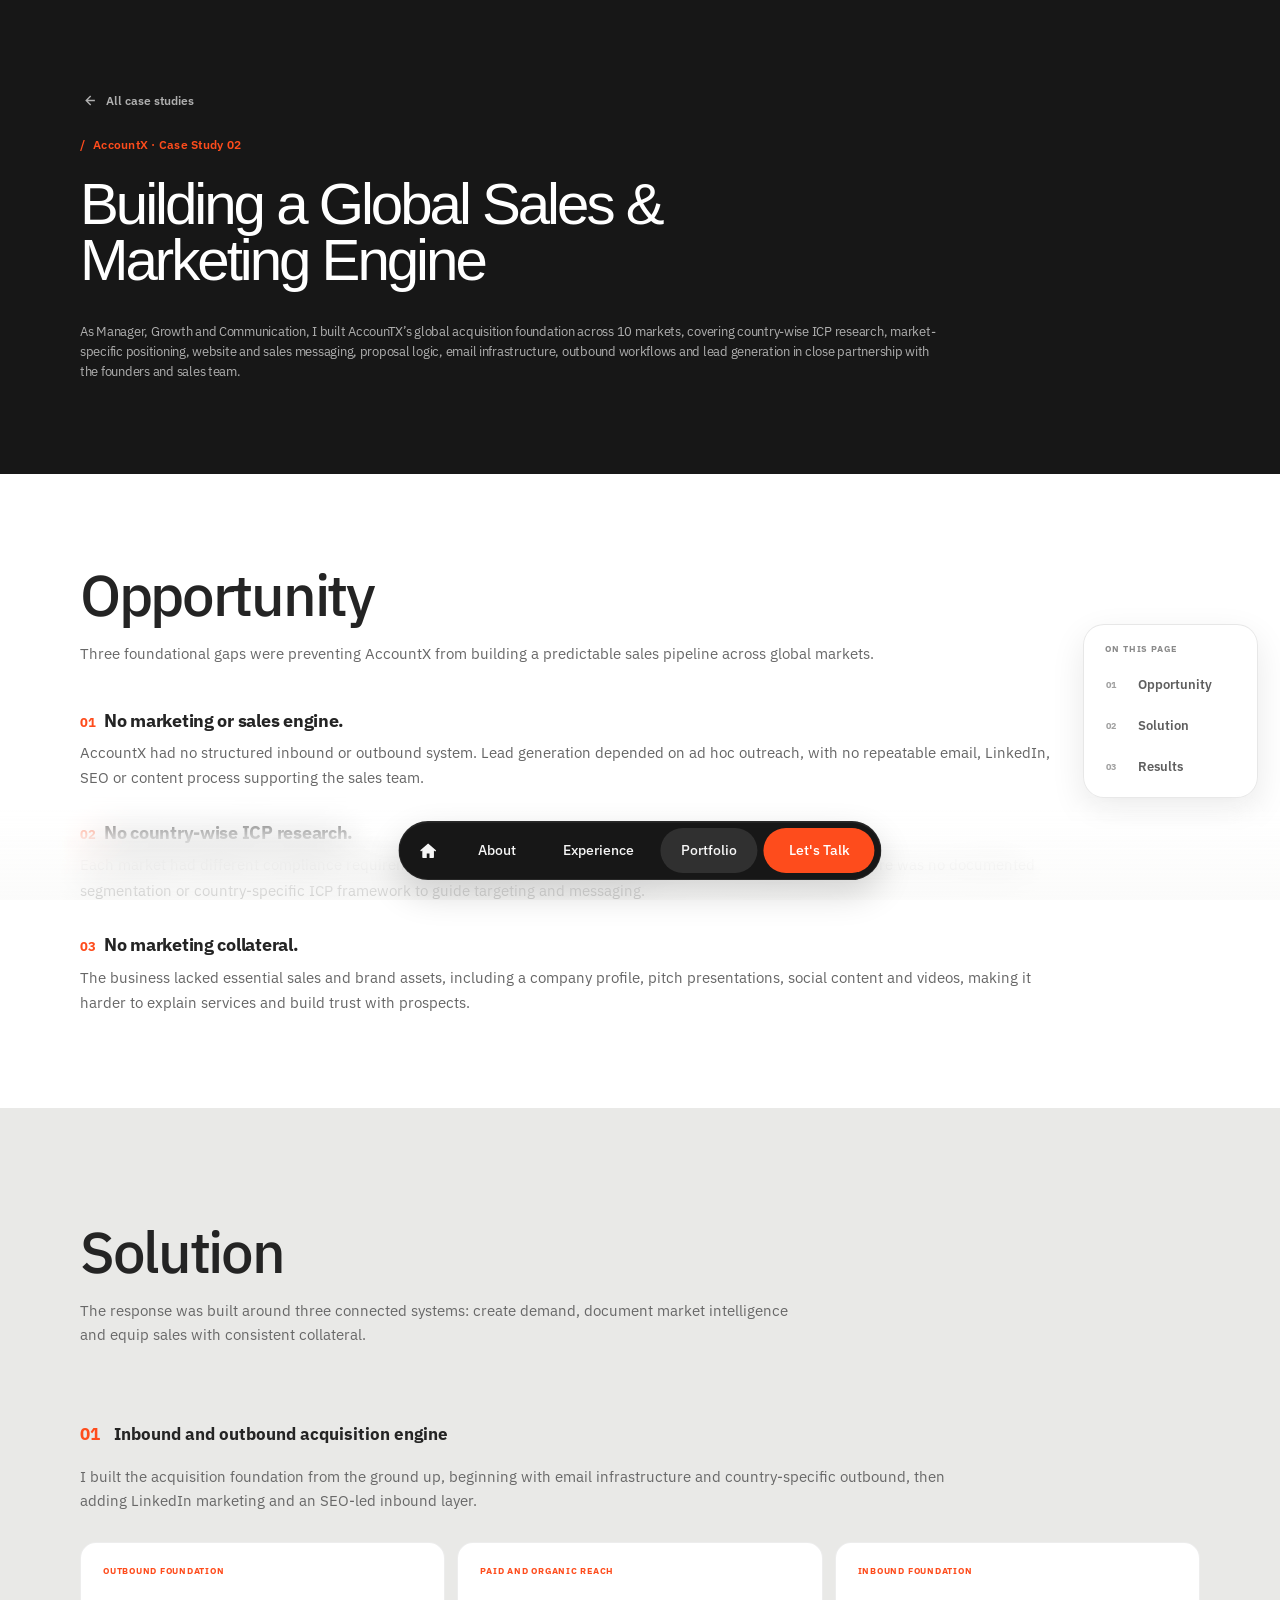
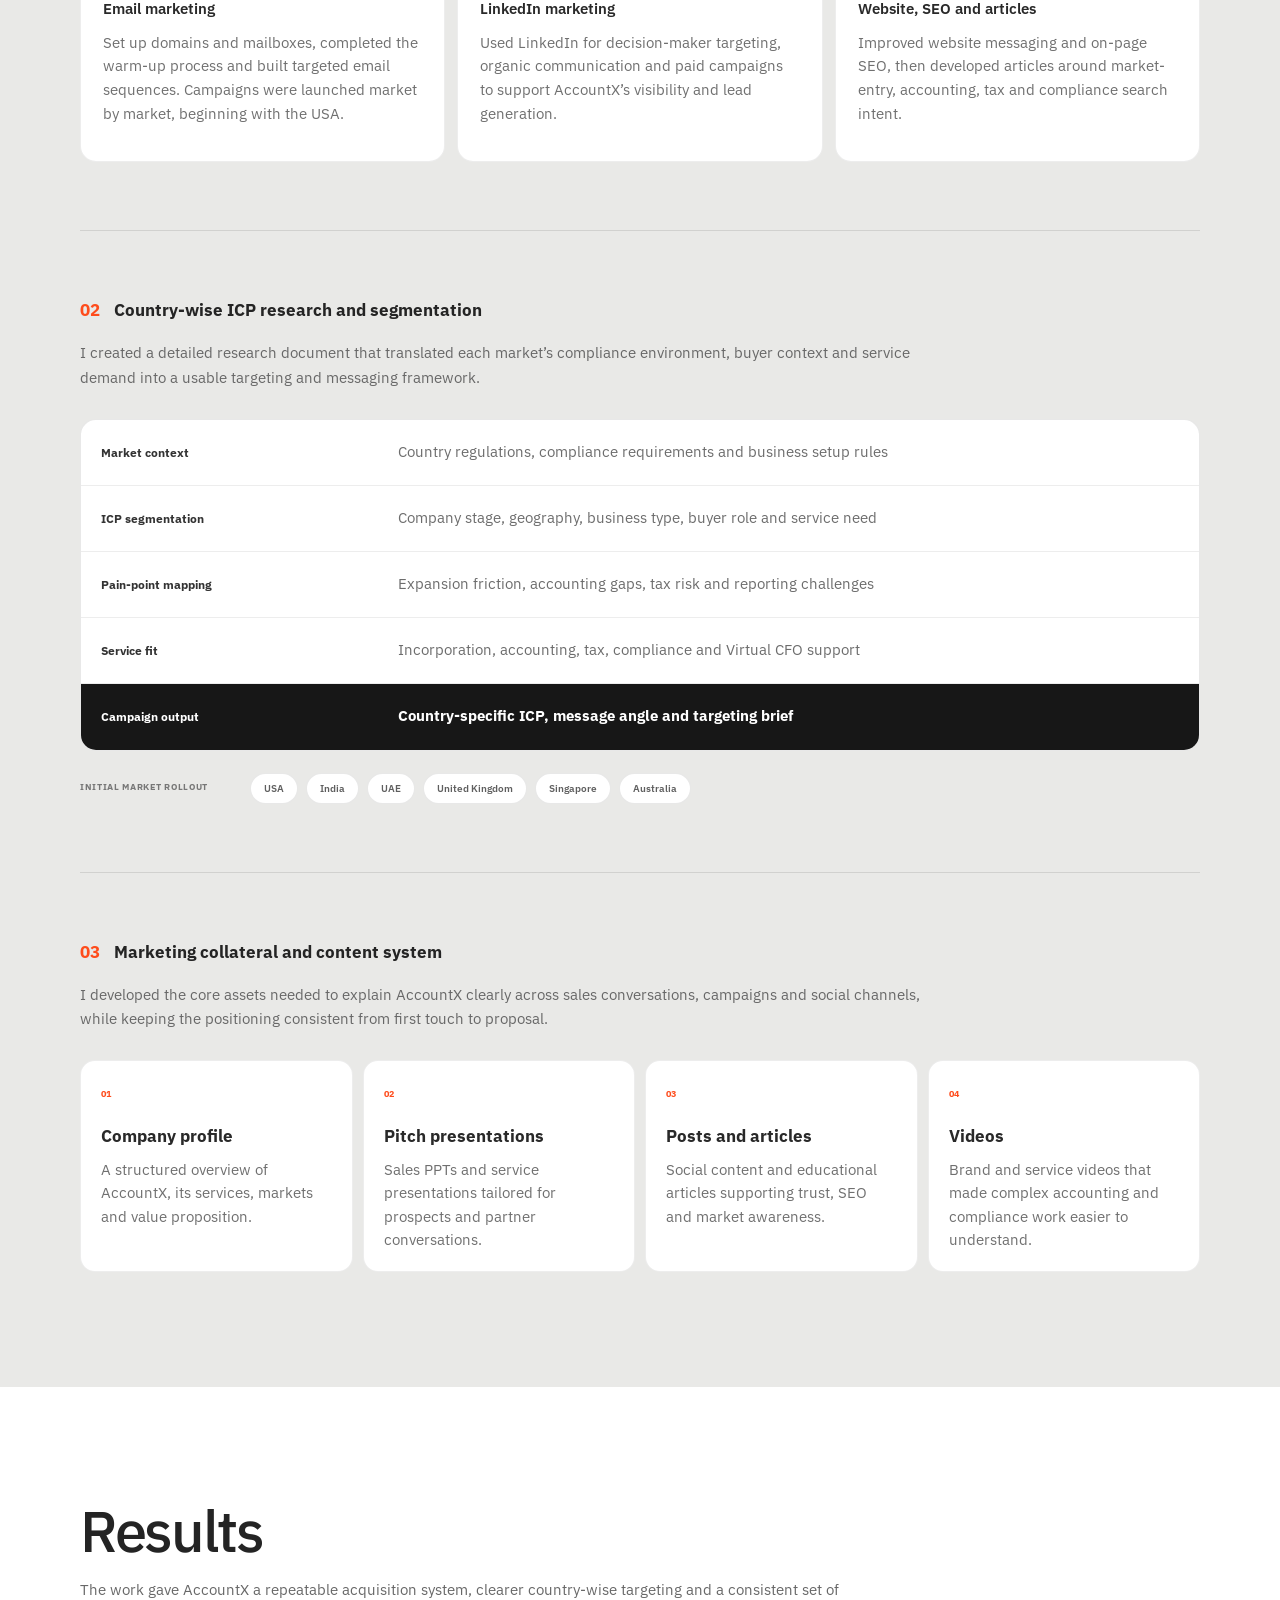
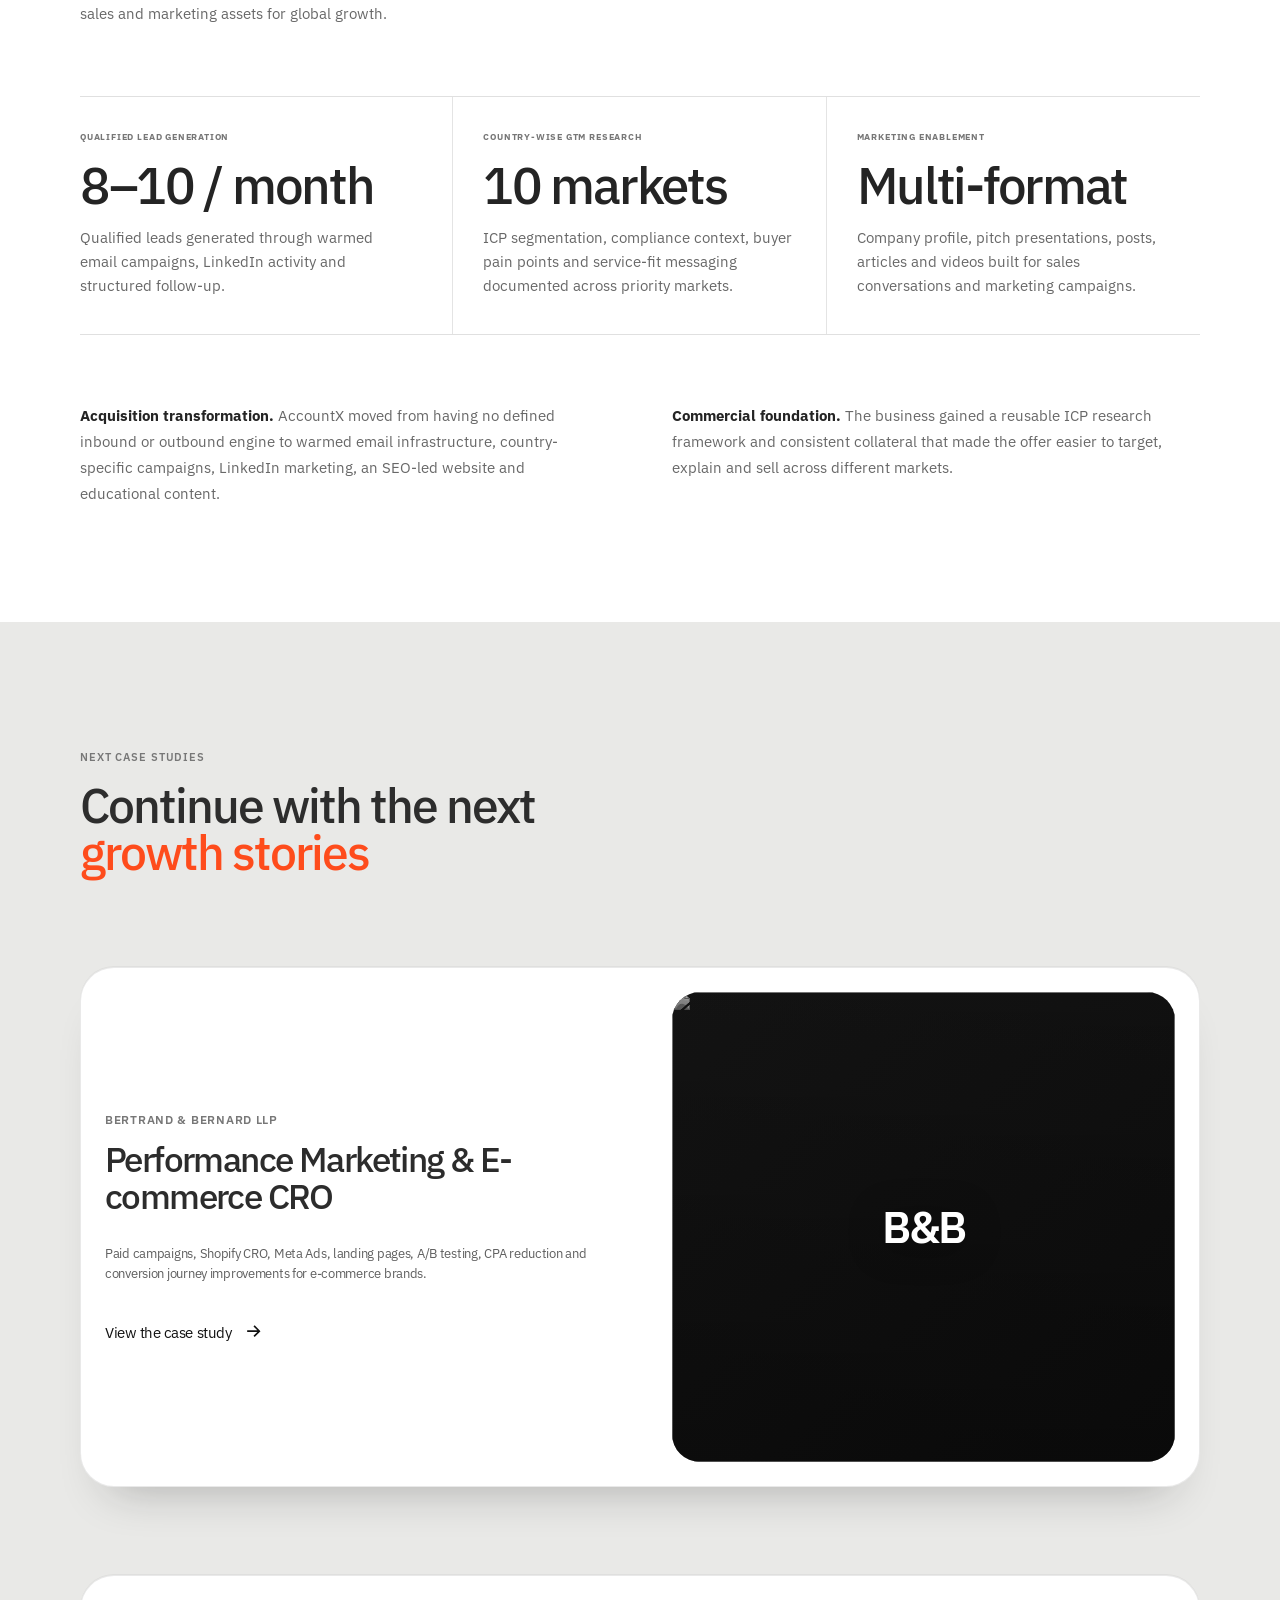
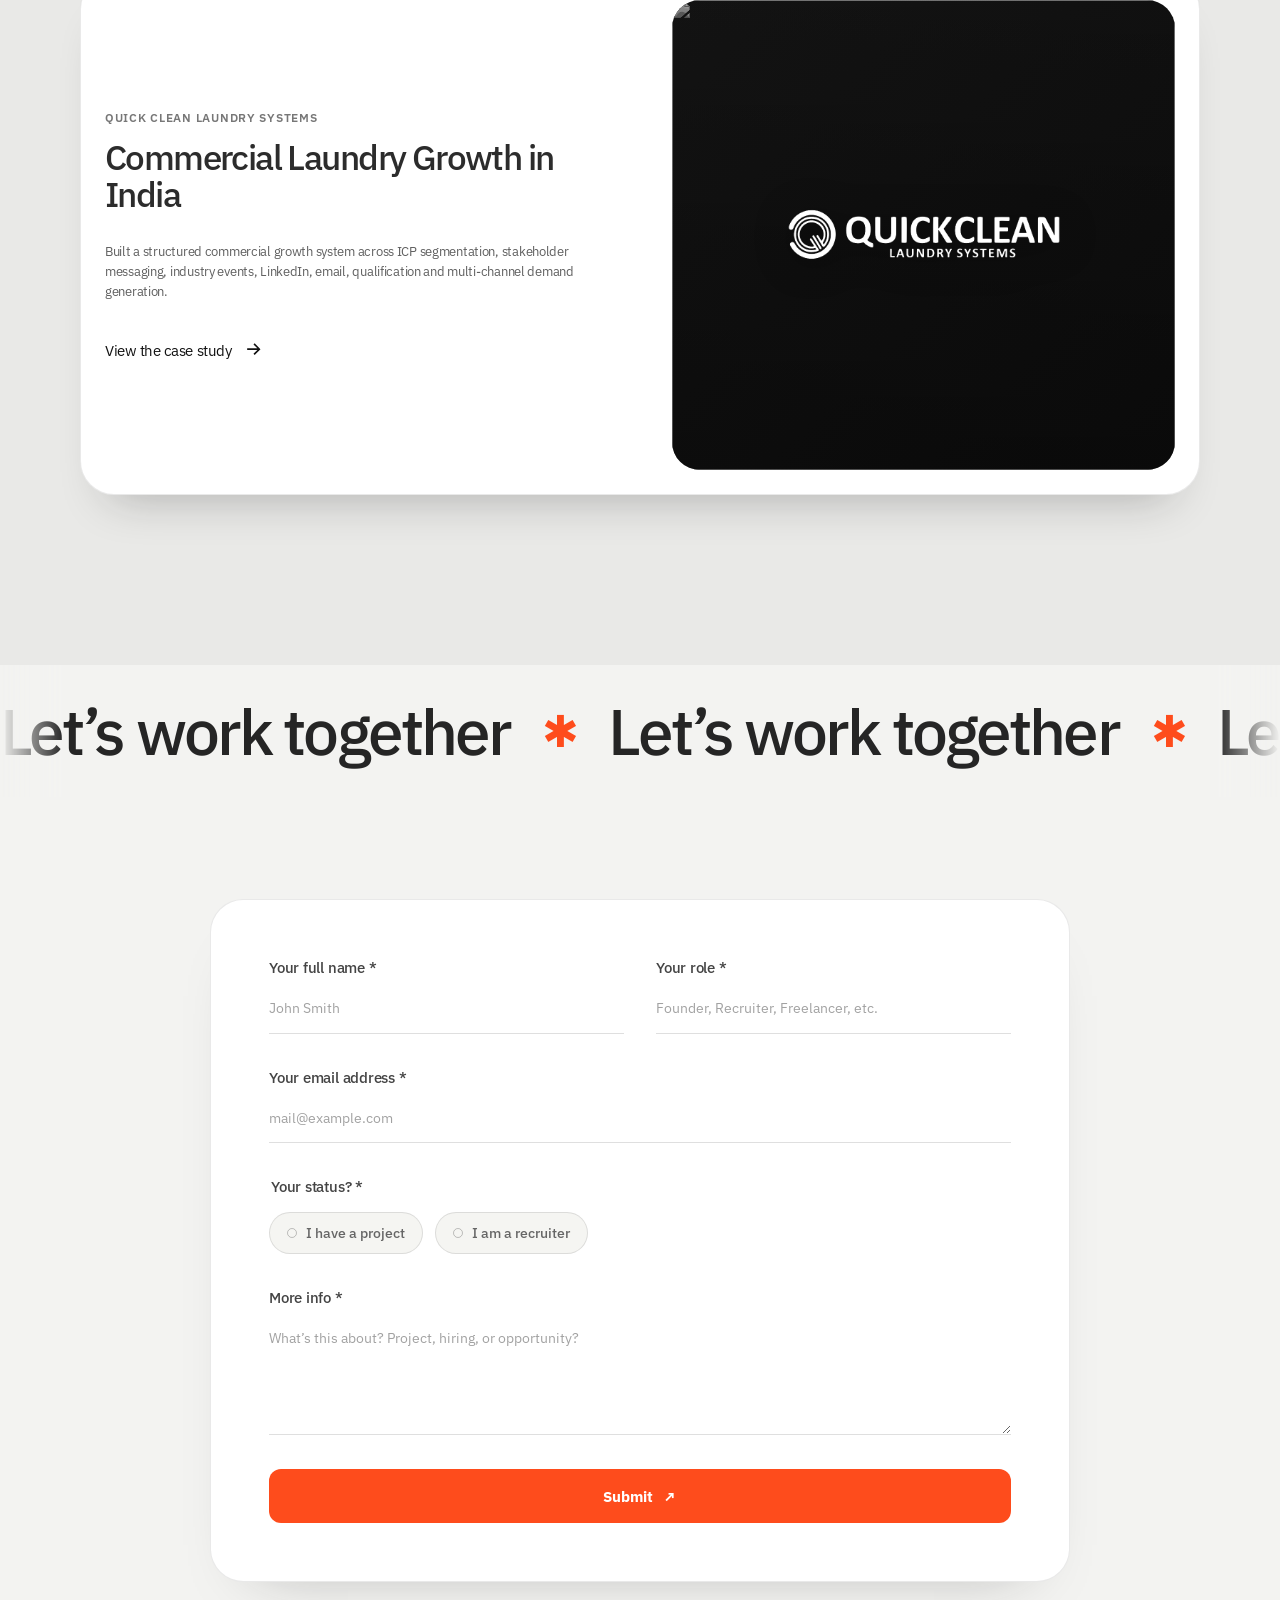
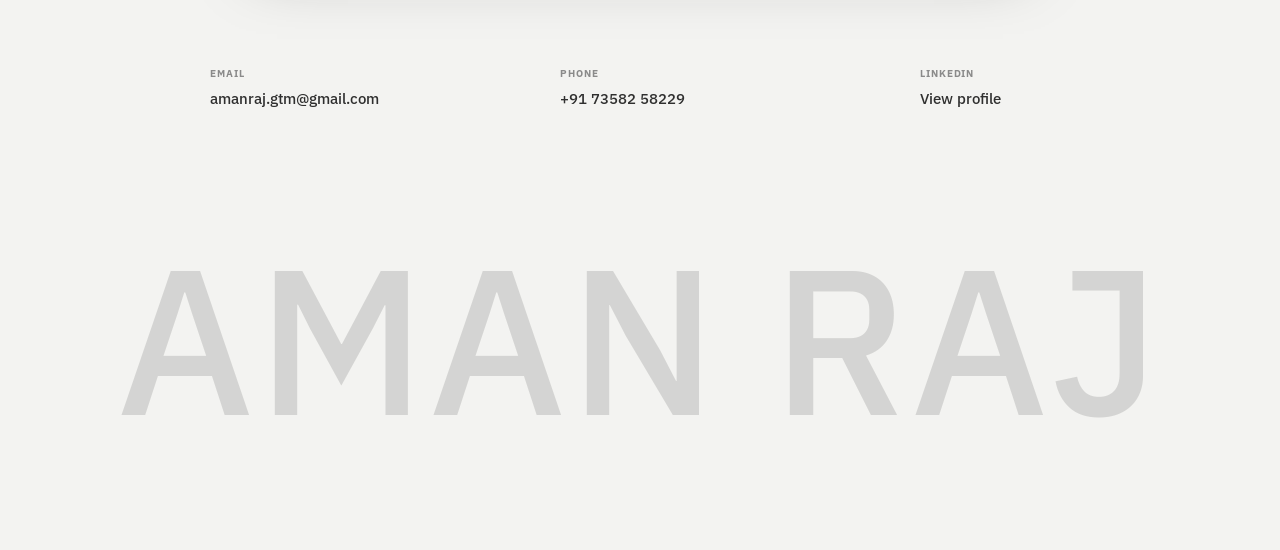
==== commit e6cd94d3: "Add files via upload" ====
--- a/accountx.html
+++ b/accountx.html
@@ -6,8 +6,9 @@
 <meta content="width=device-width, initial-scale=1.0" name="viewport"/>
 <title>AccountX Case Study | Aman Raj</title>
 <meta content="AccountX global sales and marketing engine case study covering opportunity, solution and results." name="description"/>
-<link href="https://api.fontshare.com" rel="preconnect"/>
-<link href="https://api.fontshare.com/v2/css?f[]=clash-display@400,500,600,700&amp;f[]=satoshi@400,500,600,700&amp;f[]=general-sans@400,500,600,700&amp;display=swap" rel="stylesheet"/>
+<link href="https://fonts.googleapis.com" rel="preconnect"/>
+<link crossorigin href="https://fonts.gstatic.com" rel="preconnect"/>
+<link href="https://fonts.googleapis.com/css2?family=IBM+Plex+Sans:wght@400;500;600;700&display=swap" rel="stylesheet"/>
 <link href="assets/css/common.css" rel="stylesheet"/>
 <link href="assets/css/accountx.css" rel="stylesheet"/>
 <style id="accountx-flow-layer">
@@ -1033,7 +1034,7 @@
   margin: 0 !important;
   padding: 0 !important;
   color: #ffffff !important;
-  font-family: "Clash Display", Arial, sans-serif;
+  font-family: var(--font-heading);
   font-size: clamp(35px, 4.55vw, 63px);
   font-weight: 500;
   line-height: 0.96;
@@ -1201,7 +1202,7 @@
 .accountx-page .acx-next-portfolio-kicker {
   margin: 0 0 18px;
   color: #777777;
-  font-family: "General Sans", Arial, sans-serif;
+  font-family: var(--font-body);
   font-size: 11px;
   font-weight: 600;
   letter-spacing: 0.08em;
@@ -1211,7 +1212,7 @@
 .accountx-page .acx-next-portfolio .service-company {
   margin: 0 0 14px;
   color: #777777;
-  font-family: "General Sans", Arial, sans-serif;
+  font-family: var(--font-body);
   font-size: 12px;
   font-weight: 600;
   line-height: 1.3;
@@ -1318,7 +1319,7 @@
 .accountx-page #acx-opportunity .qcs2-simple-head h2 {
   margin: 0;
   color: #242424;
-  font-family: "Clash Display", Arial, sans-serif;
+  font-family: var(--font-heading);
   font-size: clamp(38px, 4.5vw, 58px);
   font-weight: 500;
   line-height: 1;
@@ -1417,7 +1418,7 @@
 .accountx-page #acx-solution .qcs2-simple-head h2 {
   margin: 0;
   color: #242424;
-  font-family: "Clash Display", Arial, sans-serif;
+  font-family: var(--font-heading);
   font-size: clamp(38px, 4.5vw, 58px);
   font-weight: 500;
   line-height: 1;
@@ -1690,7 +1691,7 @@
 .accountx-page #acx-results .qcs2-simple-head h2 {
   margin: 0;
   color: #242424;
-  font-family: "Clash Display", Arial, sans-serif;
+  font-family: var(--font-heading);
   font-size: clamp(38px, 4.5vw, 58px);
   font-weight: 500;
   line-height: 1;
@@ -1740,7 +1741,7 @@
   display: block;
   margin-top: 18px;
   color: #242424;
-  font-family: "Clash Display", Arial, sans-serif;
+  font-family: var(--font-heading);
   font-size: clamp(34px, 4vw, 52px);
   font-weight: 500;
   line-height: 0.98;
@@ -1819,6 +1820,77 @@
   font-size: 15px !important;
 }
 </style>
+
+<style id="accountx-final-font-lock">
+/* Final AccountX font source and override.
+   This sits after accountx.css, so page CSS cannot replace the font variables. */
+:root,
+body.accountx-page {
+  --font-heading: "IBM Plex Sans", -apple-system, BlinkMacSystemFont, "Segoe UI", sans-serif;
+  --font-body: "IBM Plex Sans", -apple-system, BlinkMacSystemFont, "Segoe UI", sans-serif;
+}
+
+body.accountx-page {
+  font-family: var(--font-body) !important;
+  font-synthesis: none;
+}
+
+/* Page copy and interface text */
+body.accountx-page button,
+body.accountx-page input,
+body.accountx-page textarea,
+body.accountx-page select,
+body.accountx-page .accountx-page-view,
+body.accountx-page .acx-page-nav,
+body.accountx-page .acx-page-nav a,
+body.accountx-page .acx-page-nav span,
+body.accountx-page .acx-page-nav i,
+body.accountx-page .top-menu-shell,
+body.accountx-page .top-menu-shell a,
+body.accountx-page .top-menu-shell button,
+body.accountx-page .mobile-menu-panel,
+body.accountx-page .mobile-menu-panel a,
+body.accountx-page .site-footer,
+body.accountx-page .site-footer a,
+body.accountx-page .site-footer button,
+body.accountx-page .site-footer input,
+body.accountx-page .site-footer textarea,
+body.accountx-page .site-footer label,
+body.accountx-page .site-footer legend {
+  font-family: var(--font-body) !important;
+}
+
+/* Main and section headings */
+body.accountx-page h1,
+body.accountx-page h1 *,
+body.accountx-page h2,
+body.accountx-page h2 *,
+body.accountx-page h3,
+body.accountx-page h3 *,
+body.accountx-page h4,
+body.accountx-page h4 *,
+body.accountx-page h5,
+body.accountx-page h5 *,
+body.accountx-page h6,
+body.accountx-page h6 *,
+body.accountx-page .acx-title,
+body.accountx-page .acx-title *,
+body.accountx-page .qcs4-result-metrics strong,
+body.accountx-page .case-logo-text,
+body.accountx-page .case-logo-text *,
+body.accountx-page .footer-outline-name,
+body.accountx-page .footer-outline-name * {
+  font-family: var(--font-heading) !important;
+}
+
+/* IBM Plex needs less aggressive tracking than the old display font. */
+body.accountx-page .acx-quick-clean-hero .acx-title {
+  font-weight: 600 !important;
+  letter-spacing: -0.035em !important;
+  line-height: 0.98 !important;
+}
+</style>
+
 </head>
 <body class="accountx-page">
 <div id="global-menu"></div>
--- a/assets/css/common.css
+++ b/assets/css/common.css
@@ -1,8 +1,8 @@
-@import url("https://api.fontshare.com/v2/css?f[]=clash-display@400,500,600,700&f[]=clash-grotesk@400,500,600,700&display=swap");
+@import url("https://fonts.googleapis.com/css2?family=IBM+Plex+Sans:wght@400;500;600;700&display=swap");
 
 :root {
-      --font-heading: "Clash Display", -apple-system, BlinkMacSystemFont, "Segoe UI", sans-serif;
-      --font-body: "Clash Grotesk", -apple-system, BlinkMacSystemFont, "Segoe UI", sans-serif;
+      --font-heading: "IBM Plex Sans", -apple-system, BlinkMacSystemFont, "Segoe UI", sans-serif;
+      --font-body: "IBM Plex Sans", -apple-system, BlinkMacSystemFont, "Segoe UI", sans-serif;
       --background: #ffffff;
       --text: #2b2b2b;
       --muted: #777777;
@@ -245,7 +245,7 @@
       letter-spacing: -0.02em;
     }
 
-    /* Exact Clash Display Semibold heading style */
+    /* IBM Plex Sans Semibold heading style */
     .hero-name {
       margin: 0;
       font-family: var(--font-heading);
@@ -2996,49 +2996,58 @@
 
 
 /* Final global typography lock
-   Keeps the same fonts even when a page-specific stylesheet is loaded later. */
-body,
-body * {
+   Uses targeted text elements instead of body * so icons and embedded widgets
+   are not forced into the website font. */
+html body,
+html body button,
+html body input,
+html body textarea,
+html body select,
+html body label,
+html body legend,
+html body p,
+html body a,
+html body span,
+html body small,
+html body strong,
+html body b,
+html body em,
+html body li,
+html body dt,
+html body dd,
+html body th,
+html body td {
   font-family: var(--font-body) !important;
 }
 
-h1,
-h1 *,
-h2,
-h2 *,
-h3,
-h3 *,
-h4,
-h4 *,
-h5,
-h5 *,
-h6,
-h6 *,
-.hero-name,
-.hero-name *,
-.footer-outline-name,
-.footer-outline-name *,
-.faq-question,
-.faq-question *,
-.case-logo-text,
-.case-logo-text * {
+html body h1,
+html body h1 *,
+html body h2,
+html body h2 *,
+html body h3,
+html body h3 *,
+html body h4,
+html body h4 *,
+html body h5,
+html body h5 *,
+html body h6,
+html body h6 *,
+html body .hero-name,
+html body .hero-name *,
+html body .footer-outline-name,
+html body .footer-outline-name *,
+html body .faq-question,
+html body .faq-question *,
+html body .case-logo-text,
+html body .case-logo-text * {
   font-family: var(--font-heading) !important;
 }
 
-
-/* Hero name override: Aman Raj uses Clash Grotesk */
-.hero-name,
-.hero-name * {
-  font-family: var(--font-body) !important;
-}
-
-
-/* Hero name typography */
-.hero-name,
-.hero-name * {
-  font-family: "Clash Display", "Helvetica Neue", Helvetica, sans-serif !important;
+html body .hero-name,
+html body .hero-name * {
   font-weight: 600 !important;
 }
+
 /* ==========================================================
    FOOTER REDESIGN V2
    Marquee first, contact form, compact link rail and outlined
@@ -4563,3 +4572,23 @@
   }
 }
 
+
+
+/* ==========================================================
+   FINAL HEADER + MENU FONT LOCK
+   ========================================================== */
+
+.top-menu-shell,
+.top-menu-shell .top-nav,
+.top-menu-shell .top-nav a,
+.top-menu-shell .mobile-brand,
+.top-menu-shell .mobile-menu-toggle,
+.top-menu-shell .mobile-menu-panel,
+.top-menu-shell .mobile-menu-panel a {
+  font-family: var(--font-body) !important;
+}
+
+.hero-name,
+.hero-name * {
+  font-family: var(--font-heading) !important;
+}
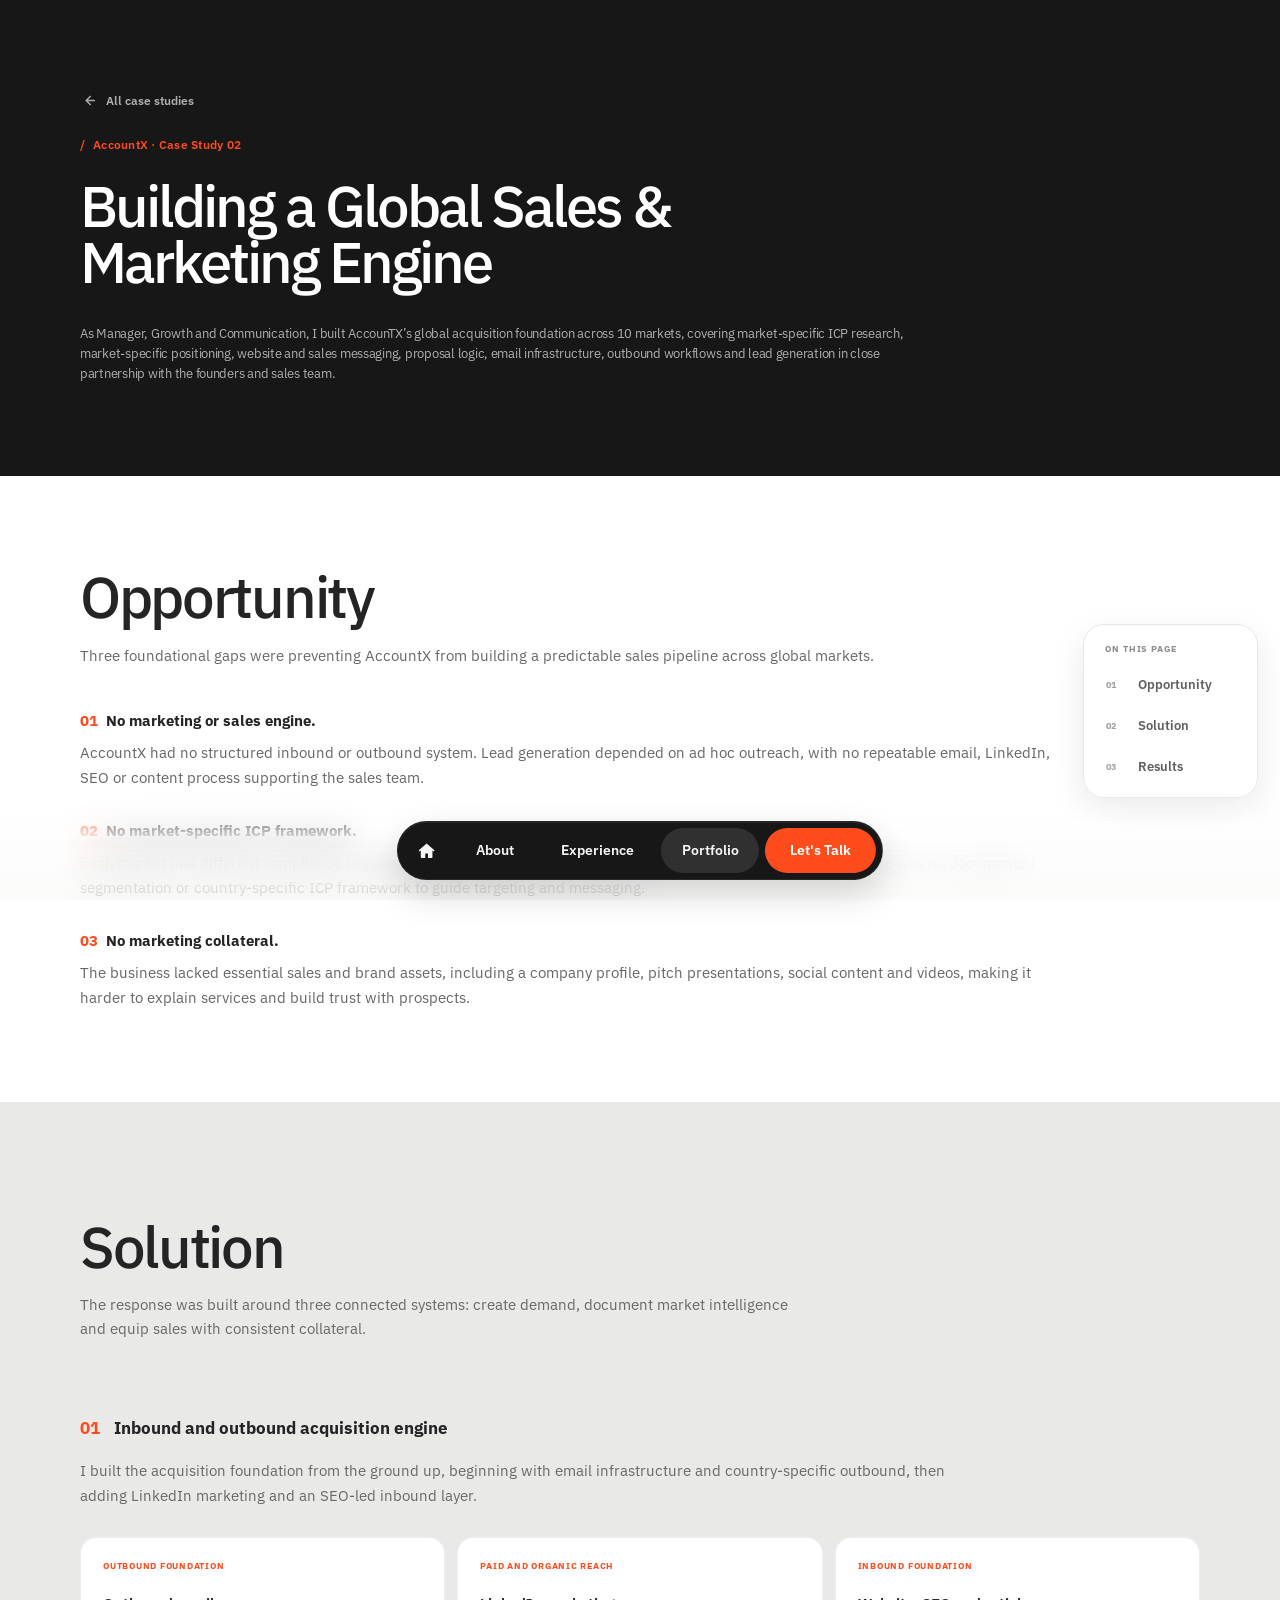
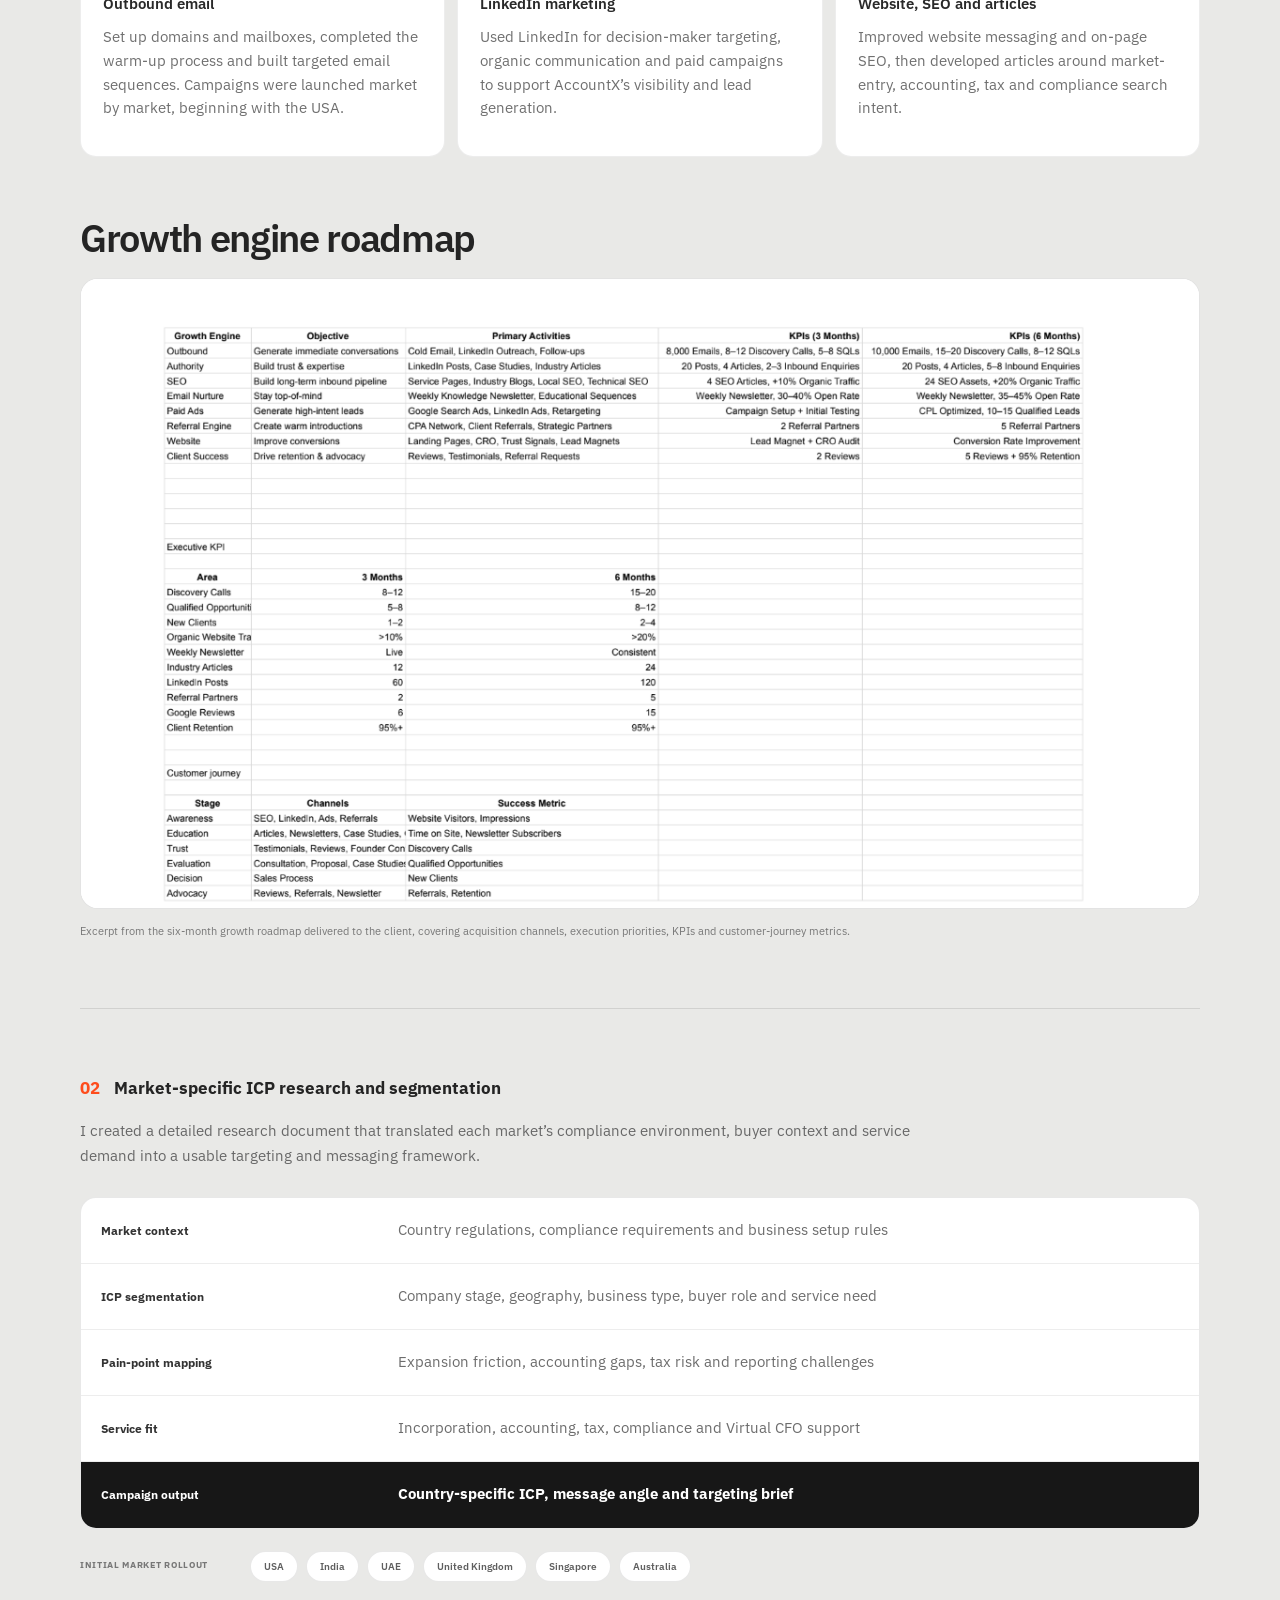
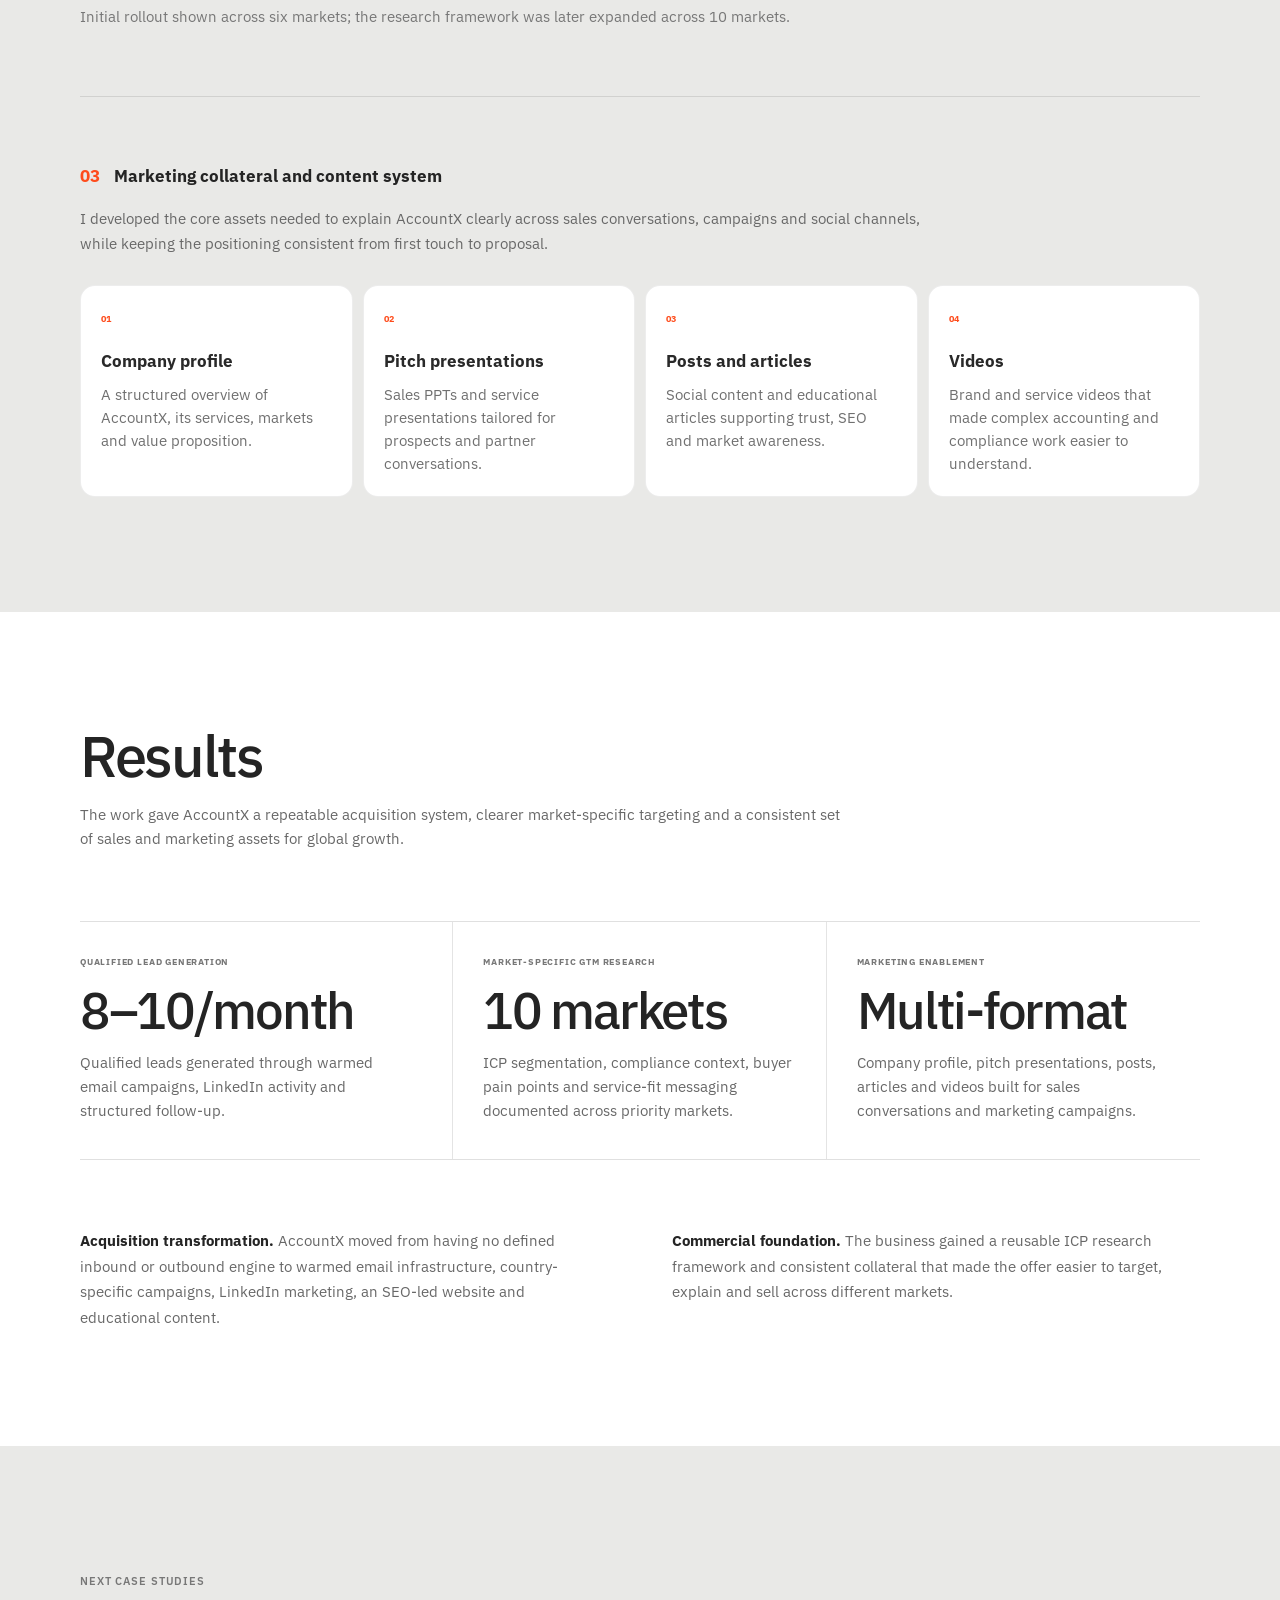
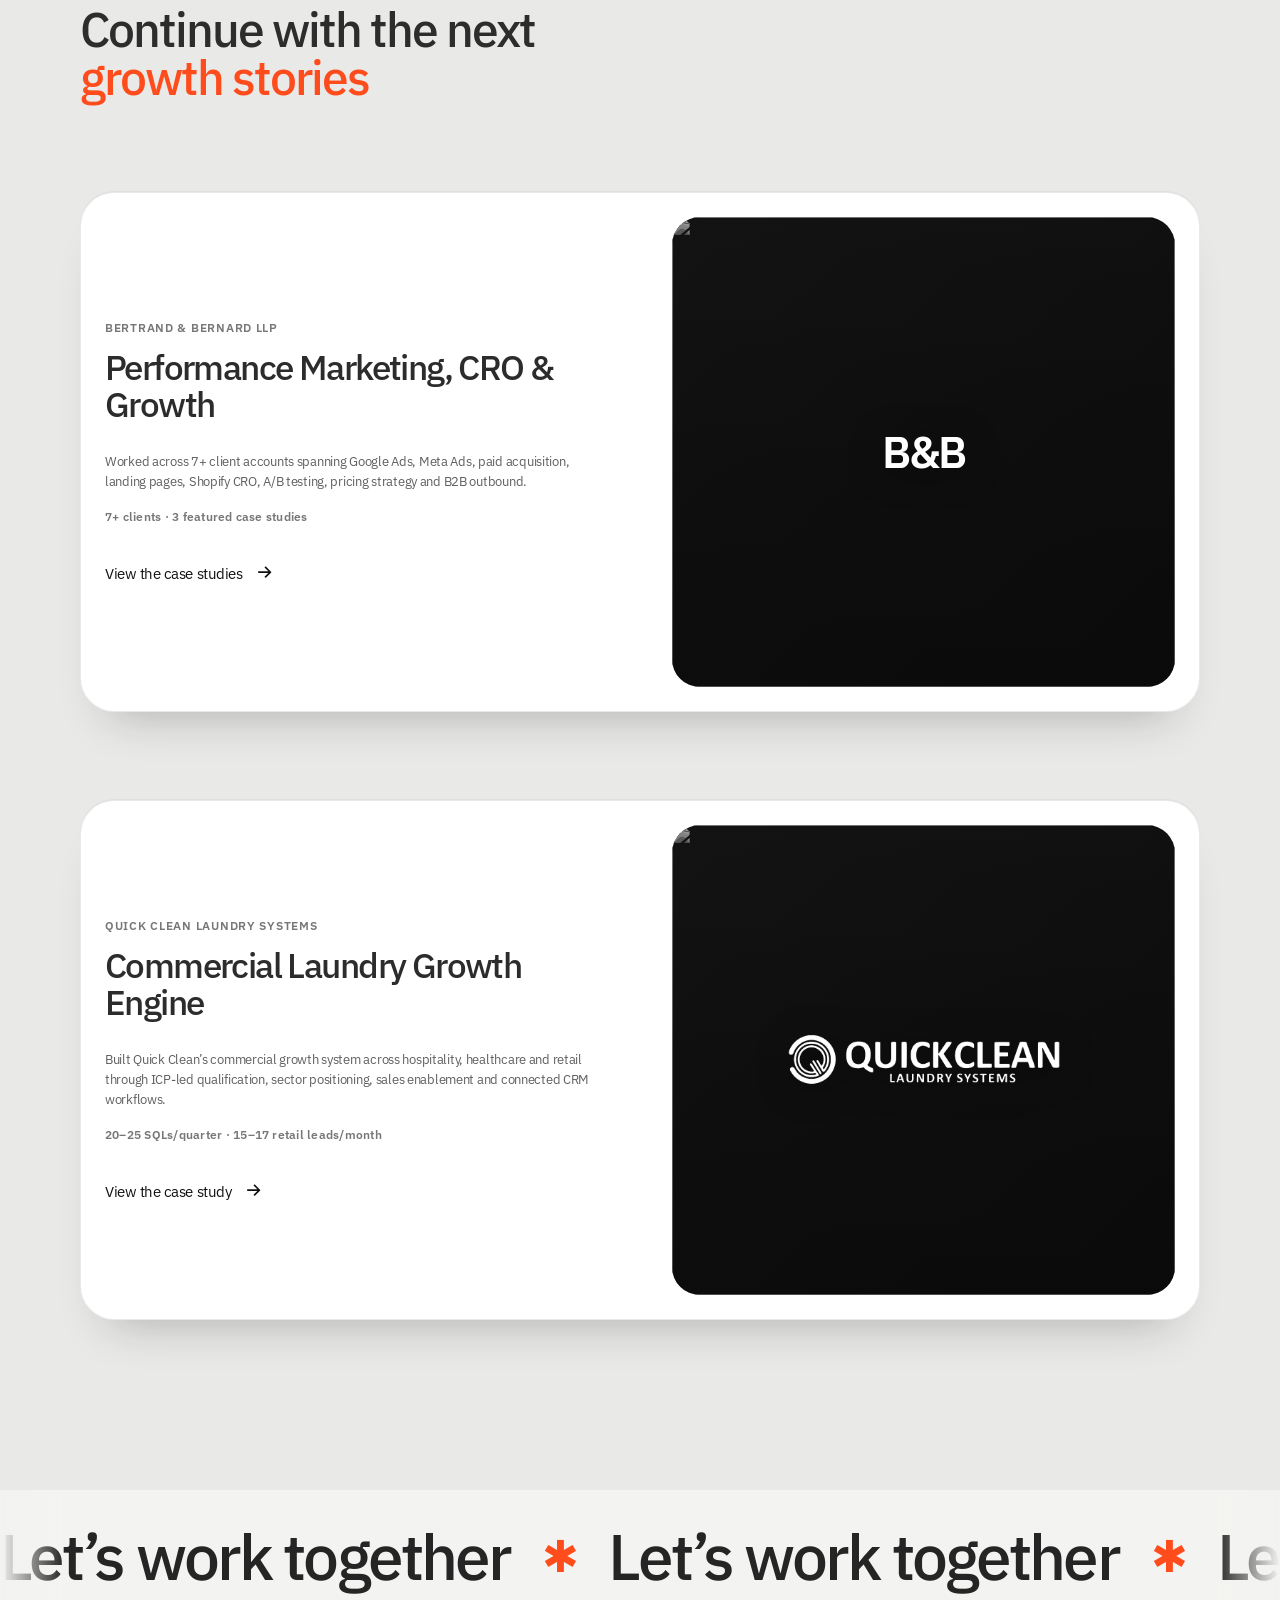
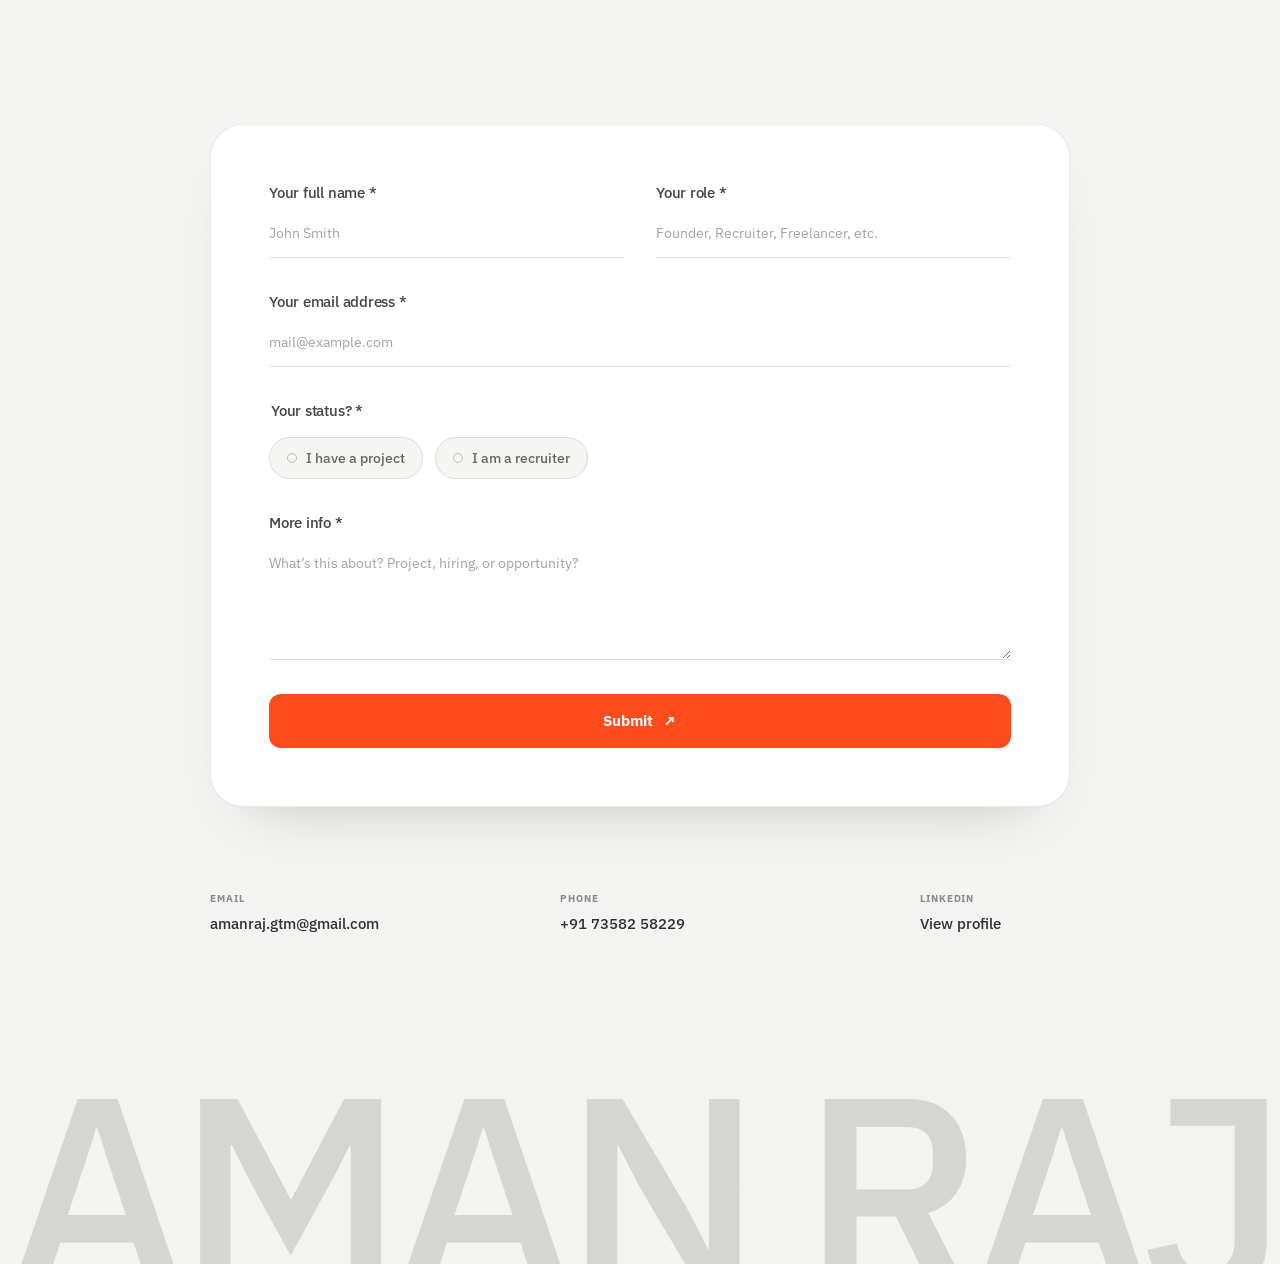
==== commit a8b27744: "Add files via upload" ====
--- a/accountx.html
+++ b/accountx.html
@@ -6,9 +6,6 @@
 <meta content="width=device-width, initial-scale=1.0" name="viewport"/>
 <title>AccountX Case Study | Aman Raj</title>
 <meta content="AccountX global sales and marketing engine case study covering opportunity, solution and results." name="description"/>
-<link href="https://fonts.googleapis.com" rel="preconnect"/>
-<link crossorigin href="https://fonts.gstatic.com" rel="preconnect"/>
-<link href="https://fonts.googleapis.com/css2?family=IBM+Plex+Sans:wght@400;500;600;700&display=swap" rel="stylesheet"/>
 <link href="assets/css/common.css" rel="stylesheet"/>
 <link href="assets/css/accountx.css" rel="stylesheet"/>
 <style id="accountx-flow-layer">
@@ -1034,9 +1031,7 @@
   margin: 0 !important;
   padding: 0 !important;
   color: #ffffff !important;
-  font-family: var(--font-heading);
   font-size: clamp(35px, 4.55vw, 63px);
-  font-weight: 500;
   line-height: 0.96;
   letter-spacing: -0.052em;
 }
@@ -1044,11 +1039,6 @@
 .accountx-page .acx-quick-clean-hero .acx-title span {
   display: block;
   color: #ffffff !important;
-  font-family: inherit !important;
-  font-size: inherit !important;
-  font-weight: inherit !important;
-  line-height: inherit !important;
-  letter-spacing: inherit !important;
 }
 
 .accountx-page .acx-quick-clean-hero .acx-hero-role {
@@ -1822,72 +1812,106 @@
 </style>
 
 <style id="accountx-final-font-lock">
-/* Final AccountX font source and override.
-   This sits after accountx.css, so page CSS cannot replace the font variables. */
-:root,
-body.accountx-page {
-  --font-heading: "IBM Plex Sans", -apple-system, BlinkMacSystemFont, "Segoe UI", sans-serif;
-  --font-body: "IBM Plex Sans", -apple-system, BlinkMacSystemFont, "Segoe UI", sans-serif;
-}
-
-body.accountx-page {
+/* AccountX now follows the same typography variables and lock as Bertrand & Bernard. */
+.accountx-page,
+.accountx-page *,
+.accountx-page *::before,
+.accountx-page *::after {
   font-family: var(--font-body) !important;
+}
+
+.accountx-page h1,
+.accountx-page h1 *,
+.accountx-page h2,
+.accountx-page h2 *,
+.accountx-page h3,
+.accountx-page h3 *,
+.accountx-page h4,
+.accountx-page h4 *,
+.accountx-page h5,
+.accountx-page h5 *,
+.accountx-page h6,
+.accountx-page h6 *,
+.accountx-page .acx-title,
+.accountx-page .acx-title *,
+.accountx-page .case-logo-text,
+.accountx-page .case-logo-text *,
+.accountx-page .footer-outline-name,
+.accountx-page .footer-outline-name * {
+  font-family: var(--font-heading) !important;
+}
+</style>
+
+<style id="accountx-hero-line-font-fix">
+/* Force both AccountX hero lines to use the exact same heading face. */
+.accountx-page .acx-quick-clean-hero .acx-title > .acx-title-line {
+  display: block;
+  font-family: var(--font-heading) !important;
+  font-weight: 500 !important;
+  font-style: normal !important;
   font-synthesis: none;
-}
-
-/* Page copy and interface text */
-body.accountx-page button,
-body.accountx-page input,
-body.accountx-page textarea,
-body.accountx-page select,
-body.accountx-page .accountx-page-view,
-body.accountx-page .acx-page-nav,
-body.accountx-page .acx-page-nav a,
-body.accountx-page .acx-page-nav span,
-body.accountx-page .acx-page-nav i,
-body.accountx-page .top-menu-shell,
-body.accountx-page .top-menu-shell a,
-body.accountx-page .top-menu-shell button,
-body.accountx-page .mobile-menu-panel,
-body.accountx-page .mobile-menu-panel a,
-body.accountx-page .site-footer,
-body.accountx-page .site-footer a,
-body.accountx-page .site-footer button,
-body.accountx-page .site-footer input,
-body.accountx-page .site-footer textarea,
-body.accountx-page .site-footer label,
-body.accountx-page .site-footer legend {
+  font-variation-settings: normal;
+  line-height: inherit;
+  letter-spacing: inherit;
+}
+</style>
+
+
+<style id="shared-case-study-typography-alignment">
+/* Shared typography roles across Quick Clean, AccountX and Bertrand & Bernard. */
+.accountx-page .acx-kicker {
   font-family: var(--font-body) !important;
-}
-
-/* Main and section headings */
-body.accountx-page h1,
-body.accountx-page h1 *,
-body.accountx-page h2,
-body.accountx-page h2 *,
-body.accountx-page h3,
-body.accountx-page h3 *,
-body.accountx-page h4,
-body.accountx-page h4 *,
-body.accountx-page h5,
-body.accountx-page h5 *,
-body.accountx-page h6,
-body.accountx-page h6 *,
-body.accountx-page .acx-title,
-body.accountx-page .acx-title *,
-body.accountx-page .qcs4-result-metrics strong,
-body.accountx-page .case-logo-text,
-body.accountx-page .case-logo-text *,
-body.accountx-page .footer-outline-name,
-body.accountx-page .footer-outline-name * {
+  font-size: 12px !important;
+  font-weight: 600 !important;
+  font-style: normal !important;
+  line-height: 1.4 !important;
+  letter-spacing: 0.02em !important;
+}
+
+.accountx-page .acx-title,
+.accountx-page .acx-title * {
   font-family: var(--font-heading) !important;
-}
-
-/* IBM Plex needs less aggressive tracking than the old display font. */
-body.accountx-page .acx-quick-clean-hero .acx-title {
-  font-weight: 600 !important;
-  letter-spacing: -0.035em !important;
-  line-height: 0.98 !important;
+  font-size: clamp(35px, 4.55vw, 63px) !important;
+  font-weight: 500 !important;
+  font-style: normal !important;
+  line-height: 0.96 !important;
+  letter-spacing: -0.052em !important;
+  font-synthesis: none;
+}
+
+.accountx-page .acx-hero-role-copy {
+  font-family: var(--font-body) !important;
+  font-size: clamp(13px, 1vw, 15px) !important;
+  font-weight: 400 !important;
+  font-style: normal !important;
+  line-height: 1.55 !important;
+}
+
+.accountx-page .qcs2-simple-head h2 {
+  font-family: var(--font-heading) !important;
+  font-size: clamp(38px, 4.5vw, 58px) !important;
+  font-weight: 500 !important;
+  line-height: 1 !important;
+  letter-spacing: -0.04em !important;
+}
+
+.accountx-page #acx-opportunity .qcs2-simple-head > p,
+.accountx-page #acx-opportunity .qcs2-text-points > p,
+.accountx-page #acx-opportunity .qcs7-opportunity-copy {
+  font-family: var(--font-body) !important;
+  font-size: 15px !important;
+  font-weight: 400 !important;
+  line-height: 1.65 !important;
+  letter-spacing: 0 !important;
+}
+
+.accountx-page #acx-opportunity .qcs7-opportunity-number,
+.accountx-page #acx-opportunity .qcs7-opportunity-heading strong {
+  font-family: var(--font-body) !important;
+  font-size: 15px !important;
+  font-weight: 700 !important;
+  line-height: 1.5 !important;
+  letter-spacing: 0 !important;
 }
 </style>
 
@@ -1912,12 +1936,12 @@
           </a>
 <p class="acx-kicker">AccountX · Case Study 02</p>
 <h1 class="acx-title" id="acx-title">
-            <span>Building a Global Sales &amp;</span>
-            <span>Marketing Engine</span>
+            <span class="acx-title-line">Building a Global Sales &amp;</span>
+            <span class="acx-title-line">Marketing Engine</span>
 </h1>
 <div aria-label="Role and ownership" class="acx-hero-role">
 <p class="acx-hero-role-copy">
-              As Manager, Growth and Communication, I built AccounTX’s global acquisition foundation across 10 markets, covering country-wise ICP research, market-specific positioning, website and sales messaging, proposal logic, email infrastructure, outbound workflows and lead generation in close partnership with the founders and sales team.
+              As Manager, Growth and Communication, I built AccounTX’s global acquisition foundation across 10 markets, covering market-specific ICP research, market-specific positioning, website and sales messaging, proposal logic, email infrastructure, outbound workflows and lead generation in close partnership with the founders and sales team.
             </p>
 </div>
 </div>
@@ -1956,7 +1980,7 @@
       <p>
         <span class="qcs7-opportunity-heading">
           <span class="qcs7-opportunity-number">02</span>
-          <strong>No country-wise ICP research.</strong>
+          <strong>No market-specific ICP framework.</strong>
         </span>
 
         <span class="qcs7-opportunity-copy">
@@ -2014,7 +2038,7 @@
       <div class="acx-acquisition-grid">
         <article>
           <small>Outbound foundation</small>
-          <strong>Email marketing</strong>
+          <strong>Outbound email</strong>
           <p>
             Set up domains and mailboxes, completed the warm-up process and built
             targeted email sequences. Campaigns were launched market by market,
@@ -2040,12 +2064,38 @@
           </p>
         </article>
       </div>
+
+      <figure aria-labelledby="acx-growth-roadmap-title" style="margin: clamp(42px, 5vw, 60px) 0 0;">
+        <h3
+          id="acx-growth-roadmap-title"
+          style="margin: 0 0 20px; color: #242424; font-family: var(--font-heading); font-size: clamp(27px, 3vw, 38px); font-weight: 600; line-height: 1.08; letter-spacing: -0.035em;"
+        >
+          Growth engine roadmap
+        </h3>
+
+        <div class="acx-dashboard-placeholder">
+          <div class="acx-placeholder-browser">
+            <div class="acx-placeholder-canvas" style="background: #ffffff;">
+              <img
+                alt="Six-month AccountX growth engine roadmap"
+                loading="lazy"
+                src="assets/images/accountx-growth-engine-roadmap.png"
+                style="object-fit: contain; background: #ffffff;"
+              />
+            </div>
+          </div>
+        </div>
+
+        <figcaption style="max-width: 920px; margin: 14px 0 0; color: #777777; font-size: 11px; line-height: 1.6;">
+          Excerpt from the six-month growth roadmap delivered to the client, covering acquisition channels, execution priorities, KPIs and customer-journey metrics.
+        </figcaption>
+      </figure>
     </div>
 
     <div class="qcs2-solution-group">
       <div class="qcs2-group-label">
         <span>02</span>
-        <strong>Country-wise ICP research and segmentation</strong>
+        <strong>Market-specific ICP research and segmentation</strong>
       </div>
 
       <p class="acx-solution-summary">
@@ -2087,6 +2137,9 @@
           <span>Singapore</span>
           <span>Australia</span>
         </div>
+        <p style="grid-column: 1 / -1; margin: 4px 0 0; color: #777777; font-size: 11px; line-height: 1.5;">
+          Initial rollout shown across six markets; the research framework was later expanded across 10 markets.
+        </p>
       </div>
     </div>
 
@@ -2143,7 +2196,7 @@
 
       <p>
         The work gave AccountX a repeatable acquisition system, clearer
-        country-wise targeting and a consistent set of sales and marketing
+        market-specific targeting and a consistent set of sales and marketing
         assets for global growth.
       </p>
     </header>
@@ -2152,7 +2205,7 @@
 
       <div>
         <small>Qualified lead generation</small>
-        <strong>8–10 / month</strong>
+        <strong>8–10/month</strong>
         <p>
           Qualified leads generated through warmed email campaigns, LinkedIn
           activity and structured follow-up.
@@ -2160,7 +2213,7 @@
       </div>
 
       <div>
-        <small>Country-wise GTM research</small>
+        <small>Market-specific GTM research</small>
         <strong>10 markets</strong>
         <p>
           ICP segmentation, compliance context, buyer pain points and service-fit
@@ -2214,14 +2267,15 @@
 <article class="service-card" id="next-portfolio-bertrand-bernard" style="--stack-index: 0;">
 <div class="service-copy">
 <p class="service-company">Bertrand &amp; Bernard LLP</p>
-<h3 class="service-title">Performance Marketing &amp; E-commerce CRO</h3>
+<h3 class="service-title">Performance Marketing, CRO &amp; Growth</h3>
 <p class="service-description">
-            Paid campaigns, Shopify CRO, Meta Ads, landing pages, A/B testing,
-            CPA reduction and conversion journey improvements for e-commerce
-            brands.
+            Worked across 7+ client accounts spanning Google Ads, Meta Ads, paid
+            acquisition, landing pages, Shopify CRO, A/B testing, pricing strategy
+            and B2B outbound.
           </p>
+<p class="service-metrics" style="margin: 16px 0 0; color: #777777; font-family: var(--font-body); font-size: 12px; font-weight: 600; line-height: 1.4; letter-spacing: 0.02em;">7+ clients · 3 featured case studies</p>
 <a class="case-link" href="bertrand-bernard.html">
-            View the case study
+            View the case studies
             <svg aria-hidden="true" viewbox="0 0 24 24">
 <path d="M5 12h12.17l-4.58 4.59L14 18l7-7-7-7-1.41 1.41L17.17 10H5v2Z"></path>
 </svg>
@@ -2238,12 +2292,13 @@
 <article class="service-card" id="next-portfolio-quick-clean" style="--stack-index: 1;">
 <div class="service-copy">
 <p class="service-company">Quick Clean Laundry Systems</p>
-<h3 class="service-title">Commercial Laundry Growth in India</h3>
+<h3 class="service-title">Commercial Laundry Growth Engine</h3>
 <p class="service-description">
-            Built a structured commercial growth system across ICP segmentation,
-            stakeholder messaging, industry events, LinkedIn, email, qualification
-            and multi-channel demand generation.
+            Built Quick Clean’s commercial growth system across hospitality,
+            healthcare and retail through ICP-led qualification, sector positioning,
+            sales enablement and connected CRM workflows.
           </p>
+<p class="service-metrics" style="margin: 16px 0 0; color: #777777; font-family: var(--font-body); font-size: 12px; font-weight: 600; line-height: 1.4; letter-spacing: 0.02em;">20–25 SQLs/quarter · 15–17 retail leads/month</p>
 <a class="case-link" href="quick-clean.html">
             View the case study
             <svg aria-hidden="true" viewbox="0 0 24 24">
--- a/assets/css/common.css
+++ b/assets/css/common.css
@@ -1,18 +1,15 @@
 @import url("https://fonts.googleapis.com/css2?family=IBM+Plex+Sans:wght@400;500;600;700&display=swap");
-
 :root {
-      --font-heading: "IBM Plex Sans", -apple-system, BlinkMacSystemFont, "Segoe UI", sans-serif;
-      --font-body: "IBM Plex Sans", -apple-system, BlinkMacSystemFont, "Segoe UI", sans-serif;
-      --background: #ffffff;
-      --text: #2b2b2b;
-      --muted: #777777;
-      --menu-background: #171717;
-      --menu-text: #f6f6f6;
-      --accent: #FE4C1C;
-      --portrait-radius: 28px;
-    }
-
-
+  --font-heading: "IBM Plex Sans", -apple-system, BlinkMacSystemFont, "Segoe UI", sans-serif;
+  --font-body: "IBM Plex Sans", -apple-system, BlinkMacSystemFont, "Segoe UI", sans-serif;
+  --background: #ffffff;
+  --text: #2b2b2b;
+  --muted: #777777;
+  --menu-background: #171717;
+  --menu-text: #f6f6f6;
+  --accent: #FE4C1C;
+  --portrait-radius: 28px;
+}
 /* Global typography system */
 body,
 button,
@@ -49,2741 +46,2477 @@
 }
 
 
-
-    * {
-      box-sizing: border-box;
-    }
-
-    html {
-      scroll-behavior: smooth;
-    }
-
-    body {
-      margin: 0;
-      overflow-x: hidden;
-      background: var(--background);
-      color: var(--text);
-      font-family: var(--font-body);
-      -webkit-font-smoothing: antialiased;
-      text-rendering: optimizeLegibility;
-    }
-
-    a {
-      color: inherit;
-      text-decoration: none;
-    }
-
-    .hero {
-      position: relative;
-      min-height: 100svh;
-      overflow: hidden;
-      background: #ffffff;
-      isolation: isolate;
-    }
-
-    .hero {
-      position: relative;
-      min-height: 100svh;
-      overflow: hidden;
-      background: #ffffff;
-      isolation: isolate;
-    }
-
-    /* Auto-hiding top navigation, with no blur layer */
-    .top-menu-shell {
-      position: fixed;
-      top: auto;
-      bottom: 20px;
-      left: 50%;
-      z-index: 2147483647;
-      width: max-content;
-      max-width: calc(100vw - 24px);
-      border-radius: 999px;
-      opacity: 1;
-      transform: translateX(-50%);
-      transition:
-        transform 260ms ease,
-        opacity 200ms ease;
-    }
-
-    .top-menu-shell.menu-hidden {
-      opacity: 0;
-      transform: translate(-50%, calc(100% + 42px));
-      pointer-events: none;
-    }
-
-    .top-nav {
-      position: relative;
-      display: flex;
-      align-items: center;
-      gap: 5px;
-      width: max-content;
-      max-width: calc(100vw - 24px);
-      padding: 5px;
-      overflow: hidden;
-      border: 1px solid rgba(255, 255, 255, 0.08);
-      border-radius: inherit;
-      color: var(--menu-text);
-      background: #171717;
-      box-shadow:
-        0 14px 34px rgba(0, 0, 0, 0.16),
-        inset 0 1px 0 rgba(255, 255, 255, 0.05);
-    }
-
-    .top-nav a {
-      min-height: 40px;
-      display: inline-flex;
-      align-items: center;
-      justify-content: center;
-      gap: 8px;
-      padding: 0 17px;
-      border-radius: 999px;
-      font-size: 11.9px;
-      font-weight: 600;
-      line-height: 1;
-      white-space: nowrap;
-      transition:
-        background-color 180ms ease,
-        transform 180ms ease;
-    }
-
-    .top-nav a:hover {
-      background: rgba(255, 255, 255, 0.10);
-      transform: translateY(-1px);
-    }
-
-    .top-nav .home-link {
-      width: 40px;
-      padding: 0;
-    }
-
-    .top-nav .contact-link {
-      padding-inline: 22px;
-      color: #ffffff;
-      background: var(--accent);
-    }
-
-    .top-nav .contact-link:hover {
-      background: #E43F14;
-    }
-
-    .home-icon {
-      width: 18px;
-      height: 18px;
-      fill: currentColor;
-    }
-
-    .hero-stage {
-      position: relative;
-      z-index: 2;
-      width: min(100%, 1600px);
-      min-height: 100svh;
-      margin: 0 auto;
-      padding: 110px clamp(40px, 6vw, 110px) 48px;
-    }
-
-    /* Portrait stays at the exact centre of the page, below the menu */
-    .portrait-card {
-      position: absolute;
-      top: 52%;
-      left: 50%;
-      z-index: 5;
-      width: clamp(255px, 18vw, 330px);
-      aspect-ratio: 0.70;
-      overflow: hidden;
-      margin: 0;
-      border-radius: var(--portrait-radius);
-      background: #d1d1d1;
-      box-shadow:
-        0 24px 58px rgba(0, 0, 0, 0.12),
-        0 4px 14px rgba(0, 0, 0, 0.07);
-      transform: translate(-50%, -50%);
-    }
-
-    .portrait-card::after {
-      content: "";
-      position: absolute;
-      inset: 0;
-      pointer-events: none;
-      border: 1px solid rgba(0, 0, 0, 0.06);
-      border-radius: inherit;
-    }
-
-    .portrait-card img {
-      width: 100%;
-      height: 100%;
-      display: block;
-      object-fit: cover;
-      object-position: 50% 38%;
-      transform: scale(1.025);
-    }
-
-    .name-block {
-      position: absolute;
-      top: 50%;
-      z-index: 3;
-      width: min(34vw, 525px);
-      transform: translateY(-50%);
-    }
-
-    .name-block.left {
-      left: clamp(40px, 6vw, 110px);
-      text-align: left;
-    }
-
-    .name-block.right {
-      right: clamp(40px, 6vw, 110px);
-      text-align: right;
-    }
-
-    .eyebrow {
-      margin: 0 0 24px;
-      color: var(--muted);
-      font-size: clamp(11.9px, 0.85vw, 15.3px);
-      font-weight: 400;
-      line-height: 1.3;
-      letter-spacing: -0.02em;
-    }
-
-    /* IBM Plex Sans Semibold heading style */
-    .hero-name {
-      margin: 0;
-      font-family: var(--font-heading);
-      font-size: clamp(57.8px, 6.545vw, 123.25px);
-      font-weight: 600;
-      font-style: normal;
-      line-height: 0.95;
-      letter-spacing: -0.5px;
-      text-transform: uppercase;
-      white-space: nowrap;
-    }
-
-    .detail {
-      margin: 29px 0 0;
-      color: var(--muted);
-      font-size: clamp(11.9px, 0.85vw, 14.45px);
-      font-weight: 400;
-      line-height: 1.35;
-      letter-spacing: -0.02em;
-    }
-
-    .scroll-note {
-      position: absolute;
-      right: 28px;
-      bottom: 26px;
-      color: #a0a0a0;
-      font-size: 9.35px;
-      font-weight: 500;
-      letter-spacing: 0.08em;
-      text-transform: uppercase;
-      writing-mode: vertical-rl;
-    }
-
-
-
-    /* About section */
-
-    .proof-strip {
-      position: relative;
-      overflow: hidden;
-      padding: 24px 0 28px;
-      background: #f3f3f1;
-      -webkit-mask-image: linear-gradient(
-        90deg,
-        transparent 0%,
-        #000 8%,
-        #000 92%,
-        transparent 100%
-      );
-      mask-image: linear-gradient(
-        90deg,
-        transparent 0%,
-        #000 8%,
-        #000 92%,
-        transparent 100%
-      );
-    }
-
-    .proof-strip-track {
-      display: flex;
-      width: max-content;
-      animation: proof-strip-scroll 26s linear infinite;
-    }
-
-    .proof-strip-group {
-      display: flex;
-      align-items: center;
-      flex-shrink: 0;
-      gap: 38px;
-      padding-right: 38px;
-      color: #343434;
-      font-family: var(--font-body);
-      font-size: clamp(15.3px, 1.53vw, 25.5px);
-      font-weight: 500;
-      line-height: 1.2;
-      white-space: nowrap;
-    }
-
-    .proof-strip-group span::after {
-      content: "/";
-      margin-left: 38px;
-      color: var(--accent);
-    }
-
-    @keyframes proof-strip-scroll {
-      from {
-        transform: translateX(0);
-      }
-
-      to {
-        transform: translateX(-50%);
-      }
-    }
-
-    .about-section {
-      --about-strip-gap: clamp(72px, 8vw, 112px);
-      position: relative;
-      font-family: var(--font-body);
-      min-height: auto;
-      display: block;
-      overflow: hidden;
-      padding: var(--about-strip-gap) clamp(28px, 7vw, 130px) 0;
-      background: #f3f3f1;
-    }
-
-    .about-shell {
-      width: min(100%, 1320px);
-      margin: 0 auto var(--about-strip-gap);
-      display: grid;
-      grid-template-columns: minmax(0, 1.28fr) minmax(280px, 0.72fr);
-      align-items: center;
-      gap: clamp(70px, 10vw, 170px);
-    }
-
-    .about-copy {
-      max-width: 760px;
-    }
-
-    .section-kicker {
-      margin: 0 0 24px;
-      font-family: var(--font-body);
-      color: #343434;
-      font-size: 12.75px;
-      font-weight: 500;
-      letter-spacing: -0.02em;
-    }
-
-    .section-kicker::before {
-      content: "/";
-      margin-right: 9px;
-    }
-
-    .about-title {
-      margin: 0;
-      max-width: 780px;
-      font-family: var(--font-heading);
-      font-size: clamp(35.7px, 3.74vw, 57.8px);
-      font-weight: 500;
-      line-height: 1;
-      letter-spacing: -2px;
-    }
-
-    .about-title .accent {
-      color: var(--accent);
-    }
-
-    .about-subtitle {
-      margin: 20px 0 0;
-      color: #707070;
-      font-size: clamp(11.9px, 0.85vw, 15.3px);
-      line-height: 1.35;
-      letter-spacing: -0.02em;
-    }
-
-    .about-body {
-      max-width: 700px;
-      margin-top: 32px;
-      color: #747474;
-      font-size: clamp(11.9px, 0.85vw, 15.3px);
-      line-height: 1.55;
-      letter-spacing: -0.02em;
-    }
-
-    .about-body p {
-      margin: 0 0 18px;
-    }
-
-    .about-actions {
-      display: flex;
-      flex-wrap: wrap;
-      gap: 14px;
-      margin-top: 38px;
-    }
-
-    .about-button {
-      min-height: 46px;
-      display: inline-flex;
-      align-items: center;
-      justify-content: center;
-      gap: 9px;
-      padding: 0 22px;
-      border: 1px solid #555555;
-      border-radius: 999px;
-      background: transparent;
-      color: #252525;
-      font: inherit;
-      font-size: 11.9px;
-      font-weight: 600;
-      cursor: pointer;
-      transition:
-        transform 180ms ease,
-        background-color 180ms ease,
-        color 180ms ease,
-        border-color 180ms ease;
-    }
-
-    .about-button:hover {
-      transform: translateY(-2px);
-      background: #242424;
-      border-color: #242424;
-      color: #ffffff;
-    }
-
-    .about-button.primary {
-      background: var(--accent);
-      border-color: var(--accent);
-      color: #ffffff;
-    }
-
-    .about-button.primary:hover {
-      background: #df7600;
-      border-color: #df7600;
-    }
-
-    .button-icon {
-      width: 16px;
-      height: 16px;
-      fill: currentColor;
-      flex: 0 0 auto;
-    }
-
-    .copy-status {
-      min-height: 20px;
-      margin: 10px 0 0;
-      color: #6f6f6f;
-      font-size: 11.05px;
-    }
-
-    .about-note {
-      max-width: 660px;
-      margin: 28px 0 0;
-      color: #5f5f5f;
-      font-size: clamp(11.9px, 0.85vw, 15.3px);
-      line-height: 1.45;
-    }
-
-    .about-note strong {
-      color: #2f2f2f;
-      font-weight: 600;
-    }
-
-    .about-visual {
-      justify-self: end;
-      width: min(100%, 390px);
-    }
-
-    .about-photo {
-      width: 100%;
-      aspect-ratio: 4 / 5;
-      overflow: hidden;
-      margin: 0;
-      border-radius: 30px;
-      background: #d1d1d1;
-      box-shadow: 0 25px 55px rgba(0, 0, 0, 0.16);
-    }
-
-    .about-photo img {
-      width: 100%;
-      height: 100%;
-      display: block;
-      object-fit: cover;
-      object-position: 50% 40%;
-      filter: saturate(0.82) contrast(1.03) brightness(0.98);
-      transform: scale(1.01);
-    }
-
-    .about-marquee {
-      position: relative;
-      right: auto;
-      bottom: auto;
-      left: 50%;
-      width: 100vw;
-      overflow: hidden;
-      padding: 24px 0 28px;
-      pointer-events: none;
-      transform: translateX(-50%);
-      -webkit-mask-image: linear-gradient(
-        90deg,
-        transparent 0%,
-        #000 10%,
-        #000 90%,
-        transparent 100%
-      );
-      mask-image: linear-gradient(
-        90deg,
-        transparent 0%,
-        #000 10%,
-        #000 90%,
-        transparent 100%
-      );
-    }
-
-    .about-marquee-track {
-      display: flex;
-      width: max-content;
-      animation: about-marquee-scroll 34s linear infinite;
-    }
-
-    .about-marquee-group {
-      display: flex;
-      align-items: center;
-      flex-shrink: 0;
-      gap: 38px;
-      padding-right: 38px;
-      color: #343434;
-      font-family: var(--font-body);
-      font-size: clamp(15.3px, 1.53vw, 25.5px);
-      font-weight: 500;
-      white-space: nowrap;
-    }
-
-    .about-marquee-group span::after {
-      content: "/";
-      margin-left: 38px;
-      color: var(--accent);
-    }
-
-    @keyframes about-marquee-scroll {
-      from {
-        transform: translateX(0);
-      }
-
-      to {
-        transform: translateX(-50%);
-      }
-    }
-
-    @media (max-width: 1050px) {
-      .about-shell {
-        grid-template-columns: minmax(0, 1fr) minmax(250px, 330px);
-        gap: 60px;
-      }
-    }
-
-    @media (max-width: 780px) {
-      .about-section {
-        --about-strip-gap: 64px;
-        min-height: auto;
-        padding: var(--about-strip-gap) 22px 0;
-      }
-
-      .about-shell {
-        grid-template-columns: 1fr;
-        gap: 58px;
-      }
-
-      .about-copy {
-        max-width: none;
-      }
-
-      .about-visual {
-        justify-self: center;
-        width: min(78vw, 350px);
-      }
-    }
-
-    @media (max-width: 520px) {
-      .about-title {
-        font-size: clamp(40.8px, 12.75vw, 61.2px);
-      }
-
-      .about-actions {
-        display: grid;
-        grid-template-columns: 1fr;
-      }
-
-      .about-button {
-        width: 100%;
-      }
-
-      .about-marquee-group {
-        gap: 26px;
-        padding-right: 26px;
-      }
-
-      .about-marquee-group span::after {
-        margin-left: 26px;
-      }
-    }
-
-    /* Career / work experience section */
-    .career-section {
-      position: relative;
-      font-family: var(--font-body);
-      min-height: 100svh;
-      padding: clamp(100px, 10vw, 150px) clamp(28px, 7vw, 130px) 150px;
-      background: #ffffff;
-      overflow: hidden;
-    }
-
-    .career-shell {
-      width: min(100%, 1120px);
-      margin: 0 auto;
-    }
-
-    .career-header {
-      display: flex;
-      align-items: flex-start;
-      justify-content: space-between;
-      gap: 32px;
-      margin-bottom: clamp(68px, 8vw, 110px);
-    }
-
-    .career-heading-wrap {
-      max-width: 760px;
-    }
-
-    .career-title {
-      margin: 0;
-      font-family: var(--font-heading);
-      font-size: clamp(35.7px, 3.74vw, 57.8px);
-      font-weight: 500;
-      line-height: 1;
-      letter-spacing: -2px;
-    }
-
-    .career-title .accent {
-      color: var(--accent);
-    }
-
-    .career-subtitle {
-      margin: 18px 0 0;
-      color: #777777;
-      font-size: clamp(11.9px, 0.85vw, 15.3px);
-      line-height: 1.4;
-      letter-spacing: -0.025em;
-    }
-
-    .career-download {
-      margin-top: 46px;
-      flex: 0 0 auto;
-    }
-
-    .career-list {
-      position: relative;
-    }
-
-    .career-item {
-      position: relative;
-      filter: none !important;
-      display: grid;
-      grid-template-columns: minmax(0, 1fr) auto;
-      gap: 28px;
-      padding: 28px 0 30px;
-      border-bottom: 1px solid rgba(43, 43, 43, 0.13);
-      opacity: 1;
-      
-      transform: translateY(0);
-      transition:
-        filter 220ms linear,
-        opacity 220ms linear,
-        transform 220ms linear;
-      will-change: opacity, transform;
-    }
-
-    .career-item:first-child {
-      border-top: 1px solid rgba(43, 43, 43, 0.13);
-    }
-
-    .career-role {
-      margin: 0;
-      font-family: var(--font-heading);
-      color: #2c2c2c;
-      font-size: clamp(21.25px, 1.7vw, 28.9px);
-      font-weight: 500;
-      line-height: 1.08;
-      letter-spacing: -0.04em;
-    }
-
-    .career-company {
-      margin: 12px 0 0;
-      color: #777777;
-      font-size: clamp(11.9px, 0.85vw, 15.3px);
-      line-height: 1.4;
-      letter-spacing: -0.02em;
-    }
-
-    .career-summary {
-      max-width: 760px;
-      margin: 14px 0 0;
-      color: #767676;
-      font-size: clamp(11.9px, 0.85vw, 15.3px);
-      line-height: 1.55;
-    }
-
-    .career-date {
-      padding-top: 4px;
-      color: #737373;
-      font-size: clamp(11.9px, 0.85vw, 15.3px);
-      line-height: 1.3;
-      white-space: nowrap;
-      text-align: right;
-    }
-
-    .career-bottom-fade {
-      position: absolute;
-      right: 0;
-      bottom: 0;
-      left: 0;
-      height: 112px;
-      pointer-events: none;
-      background: linear-gradient(
-        to bottom,
-        rgba(243, 243, 241, 0) 0%,
-        rgba(243, 243, 241, 0.72) 48%,
-        #f3f3f1 100%
-      );
-    }
-
-    @media (max-width: 760px) {
-      .career-section {
-        min-height: auto;
-        padding: 90px 22px 120px;
-      }
-
-      .career-header {
-        display: block;
-        margin-bottom: 60px;
-      }
-
-      .career-download {
-        margin-top: 28px;
-      }
-
-      .career-item {
-        grid-template-columns: 1fr;
-        gap: 12px;
-        padding: 25px 0 27px;
-      }
-
-      .career-date {
-        grid-row: 1;
-        text-align: left;
-        font-size: 11.05px;
-      }
-
-      .career-role {
-        font-size: clamp(22.95px, 6.8vw, 34px);
-      }
-    }
-
-
-
-
-
-    /* Case studies: stacked cards */
-    .services-section {
-      position: relative;
-      padding: clamp(100px, 10vw, 150px) clamp(24px, 6vw, 96px) 170px;
-      background: #e9e9e7;
-      font-family: var(--font-body);
-    }
-
-    .services-shell {
-      width: min(100%, 1120px);
-      margin: 0 auto;
-    }
-
-    .services-header {
-      max-width: 760px;
-      margin-bottom: clamp(60px, 7vw, 92px);
-    }
-
-    .services-title {
-      margin: 0;
-      color: #2d2d2d;
-      font-family: var(--font-heading);
-      font-size: clamp(35.7px, 3.74vw, 57.8px);
-      font-weight: 500;
-      line-height: 1;
-      letter-spacing: -2px;
-    }
-
-    .services-title .accent {
-      color: var(--accent);
-    }
-
-    .services-intro {
-      max-width: 680px;
-      margin: 18px 0 0;
-      color: #747474;
-      font-size: clamp(11.9px, 0.85vw, 15.3px);
-      line-height: 1.5;
-      letter-spacing: -0.02em;
-    }
-
-    .services-stack {
-      position: relative;
-    }
-
-    .service-card {
-      --stack-index: 0;
-      position: sticky;
-      top: calc(150px + (var(--stack-index) * 10px));
-      z-index: calc(10 + var(--stack-index));
-      height: 520px;
-      display: grid;
-      grid-template-columns: minmax(0, 1fr) clamp(320px, 31vw, 360px);
-      align-items: center;
-      gap: clamp(40px, 5vw, 72px);
-      margin-bottom: 88px;
-      padding: clamp(38px, 4.4vw, 56px);
-      overflow: hidden;
-      border: 1px solid rgba(43, 43, 43, 0.10);
-      border-radius: 34px;
-      background: #ffffff;
-      box-shadow:
-        0 -1px 0 rgba(30, 30, 30, 0.045),
-        0 30px 48px -30px rgba(24, 24, 24, 0.30);
-    }
-
-    .service-card:last-child {
-      margin-bottom: 0;
-    }
-
-    .service-copy {
-      min-width: 0;
-      max-width: 590px;
-      display: flex;
-      flex-direction: column;
-      justify-content: center;
-      align-self: stretch;
-    }
-
-    .service-title {
-      margin: 0;
-      color: #2c2c2c;
-      font-size: clamp(28.9px, 2.762vw, 44.2px);
-      font-weight: 500;
-      line-height: 1.03;
-      letter-spacing: -0.045em;
-    }
-
-    .service-description {
-      max-width: 560px;
-      margin: 30px 0 0;
-      color: #5f5f5f;
-      font-size: clamp(12.75px, 0.85vw, 15.3px);
-      line-height: 1.58;
-      letter-spacing: -0.022em;
-    }
-
-    .case-link {
-      width: fit-content;
-      display: inline-flex;
-      align-items: center;
-      gap: 12px;
-      margin-top: 38px;
-      color: #121212;
-      font-size: 15.3px;
-      font-weight: 400;
-      letter-spacing: -0.03em;
-      text-decoration: none;
-    }
-
-    .case-link:hover {
-      opacity: 0.66;
-    }
-
-    .case-link svg {
-      width: 20px;
-      height: 20px;
-      fill: currentColor;
-      flex: 0 0 auto;
-    }
-
-    .service-art {
-      position: relative;
-      width: min(100%, 320px);
-      height: auto;
-      aspect-ratio: 0.70;
-      max-height: none;
-      justify-self: end;
-      align-self: center;
-      overflow: hidden;
-      border-radius: 28px;
-      background: #111111;
-    }
-
-    .service-art img.case-bg-image {
-      width: 100%;
-      height: 100%;
-      display: block;
-      object-fit: cover;
-      object-position: center;
-      filter: grayscale(1) brightness(0.68) contrast(1.12);
-    }
-
-    .service-art::after {
-      content: "";
-      position: absolute;
-      inset: 0;
-      background:
-        linear-gradient(180deg, rgba(0, 0, 0, 0.12), rgba(0, 0, 0, 0.36)),
-        linear-gradient(135deg, rgba(255, 255, 255, 0.02), rgba(0, 0, 0, 0.10));
-      pointer-events: none;
-    }
-
-    .case-logo-overlay {
-      position: absolute;
-      top: 50%;
-      left: 50%;
-      z-index: 2;
-      width: min(72%, 285px);
-      height: 104px;
-      display: flex;
-      align-items: center;
-      justify-content: center;
-      transform: translate(-50%, -50%);
-    }
-
-    .case-logo-overlay img {
-      width: 100%;
-      height: 100%;
-      display: block;
-      object-fit: contain;
-      filter: drop-shadow(0 4px 18px rgba(0, 0, 0, 0.48));
-    }
-
-    .case-logo-text {
-      color: #ffffff;
-      font-family: var(--font-heading);
-      font-size: clamp(42.5px, 3.4vw, 56.1px);
-      font-weight: 600;
-      line-height: 1;
-      letter-spacing: -0.05em;
-      text-transform: uppercase;
-      filter: drop-shadow(0 4px 18px rgba(0, 0, 0, 0.48));
-    }
-
-
-    @media (max-width: 900px) {
-      .proof-strip {
-        padding: 20px 0 24px;
-      }
-
-      .proof-strip-group {
-        gap: 26px;
-        padding-right: 26px;
-        font-size: 15.3px;
-      }
-
-      .proof-strip-group span::after {
-        margin-left: 26px;
-      }
-    }
-
-    @media (max-width: 900px) {
-      .services-section {
-        padding: 92px 22px 130px;
-      }
-
-      .service-card {
-        top: calc(112px + (var(--stack-index) * 7px));
-        height: auto;
-        min-height: 700px;
-        grid-template-columns: 1fr;
-        gap: 34px;
-        margin-bottom: 66px;
-        padding: 34px;
-      }
-
-      .service-copy {
-        align-self: auto;
-      }
-
-      .service-art {
-        width: min(76vw, 320px);
-        height: auto;
-        aspect-ratio: 0.70;
-        justify-self: center;
-      }
-    }
-
-    @media (max-width: 520px) {
-      .service-card {
-        top: calc(98px + (var(--stack-index) * 5px));
-        min-height: 640px;
-        margin-bottom: 50px;
-        padding: 24px;
-        border-radius: 26px;
-      }
-
-      .service-title {
-        font-size: clamp(25.5px, 8.5vw, 37.4px);
-      }
-
-      .service-art {
-        height: 340px;
-        border-radius: 22px;
-      }
-
-      .case-logo-overlay {
-        width: min(74%, 245px);
-        height: 90px;
-      }
-
-      .case-logo-text {
-        font-size: 37.4px;
-      }
-    }
-
-    @media (prefers-reduced-motion: reduce) {
-      .service-card {
-        position: relative;
-        top: auto;
-      }
-    }
-
-
-
-    /* Testimonials */
-    .testimonials-section {
-      position: relative;
-      padding: clamp(100px, 10vw, 150px) clamp(24px, 6vw, 96px);
-      background: #f3f3f1;
-      font-family: var(--font-body);
-    }
-
-    .testimonials-shell {
-      width: min(100%, 1120px);
-      margin: 0 auto;
-    }
-
-    .testimonials-header {
-      max-width: 760px;
-      margin-bottom: clamp(54px, 6vw, 82px);
-    }
-
-    .testimonials-title {
-      margin: 0;
-      color: #2d2d2d;
-      font-size: clamp(35.7px, 3.74vw, 57.8px);
-      font-weight: 500;
-      line-height: 1;
-      letter-spacing: -2px;
-    }
-
-    .testimonials-title .accent {
-      color: var(--accent);
-    }
-
-    .testimonials-intro {
-      max-width: 620px;
-      margin: 18px 0 0;
-      color: #5f5f5f;
-      font-size: clamp(11.9px, 0.85vw, 15.3px);
-      line-height: 1.5;
-      letter-spacing: -0.02em;
-    }
-
-    .testimonials-grid {
-      display: grid;
-      grid-template-columns: repeat(3, minmax(0, 1fr));
-      gap: 20px;
-    }
-
-    .testimonial-card {
-      min-height: 360px;
-      display: flex;
-      flex-direction: column;
-      justify-content: space-between;
-      padding: clamp(28px, 3.4vw, 42px);
-      border: 1px solid rgba(43, 43, 43, 0.10);
-      border-radius: 28px;
-      background: #ffffff;
-      box-shadow: 0 22px 48px -36px rgba(22, 22, 22, 0.28);
-    }
-
-    .testimonial-quote-mark {
-      margin: 0 0 24px;
-      color: var(--accent);
-      font-size: 45.9px;
-      font-weight: 500;
-      line-height: 0.7;
-    }
-
-    .testimonial-copy {
-      margin: 0;
-      color: #343434;
-      font-size: clamp(11.9px, 0.85vw, 15.3px);
-      font-weight: 400;
-      line-height: 1.55;
-      letter-spacing: -0.02em;
-    }
-
-    .testimonial-person {
-      margin-top: 38px;
-      padding-top: 24px;
-      border-top: 1px solid rgba(43, 43, 43, 0.10);
-    }
-
-    .testimonial-name {
-      margin: 0;
-      color: #252525;
-      font-size: 14.45px;
-      font-weight: 600;
-      letter-spacing: -0.02em;
-    }
-
-    .testimonial-role {
-      margin: 7px 0 0;
-      color: #747474;
-      font-size: 11.9px;
-      line-height: 1.4;
-    }
-
-    .testimonial-draft {
-      display: inline-flex;
-      margin-bottom: 16px;
-      padding: 7px 11px;
-      border-radius: 999px;
-      color: #7a7a7a;
-      background: #f1f1ef;
-      font-size: 9.35px;
-      font-weight: 600;
-      letter-spacing: 0.10em;
-      text-transform: uppercase;
-    }
-
-    @media (max-width: 960px) {
-      .testimonials-grid {
-        grid-template-columns: 1fr;
-      }
-
-      .testimonial-card {
-        min-height: auto;
-      }
-    }
-
-    @media (max-width: 520px) {
-      .testimonials-section {
-        padding: 88px 22px;
-      }
-
-      .testimonial-card {
-        padding: 26px;
-        border-radius: 24px;
-      }
-    }
-
-
-    /* Footer */
-    .site-footer {
-      position: relative;
-      min-height: 100svh;
-      display: flex;
-      align-items: center;
-      overflow: hidden;
-      padding: 120px clamp(24px, 6vw, 96px) 70px;
-      background: #f3f3f1;
-      font-family: var(--font-body);
-    }
-
-    .footer-outline-name {
-      position: absolute;
-      top: clamp(40px, 8vh, 90px);
-      left: 50%;
-      z-index: 0;
-      width: max-content;
-      color: transparent;
-      font-family: var(--font-heading);
-      font-size: clamp(110.5px, 15.3vw, 280.5px);
-      font-weight: 500;
-      line-height: 0.8;
-      letter-spacing: -0.06em;
-      text-transform: uppercase;
-      white-space: nowrap;
-      -webkit-text-stroke: 1px rgba(43, 43, 43, 0.09);
-      transform: translateX(-50%);
-      pointer-events: none;
-      user-select: none;
-    }
-
-    .footer-marquee {
-      position: absolute;
-      top: clamp(255px, 35vh, 355px);
-      right: 0;
-      left: 0;
-      z-index: 1;
-      overflow-x: hidden;
-      overflow-y: visible;
-      padding-block: 0.22em 0.28em;
-      -webkit-mask-image: linear-gradient(
-        90deg,
-        transparent 0%,
-        #000 6%,
-        #000 94%,
-        transparent 100%
-      );
-      mask-image: linear-gradient(
-        90deg,
-        transparent 0%,
-        #000 6%,
-        #000 94%,
-        transparent 100%
-      );
-    }
-
-    .footer-marquee-track {
-      display: flex;
-      width: max-content;
-      animation: footer-marquee-scroll 24s linear infinite;
-    }
-
-    .footer-marquee-group {
-      display: flex;
-      align-items: center;
-      flex-shrink: 0;
-      gap: 34px;
-      padding-right: 34px;
-      color: #2b2b2b;
-      font-size: clamp(40.8px, 4.845vw, 86.7px);
-      font-weight: 500;
-      line-height: 1.14;
-      letter-spacing: -0.045em;
-      white-space: nowrap;
-    }
-
-    .footer-marquee-group span::after {
-      content: "✱";
-      display: inline-block;
-      margin-left: 34px;
-      color: #2b2b2b;
-    }
-
-    @keyframes footer-marquee-scroll {
-      from {
-        transform: translateX(0);
-      }
-
-      to {
-        transform: translateX(-50%);
-      }
-    }
-
-    .footer-shell {
-      position: relative;
-      z-index: 2;
-      width: min(100%, 1100px);
-      min-height: 560px;
-      margin: 0 auto;
-      display: flex;
-      flex-direction: column;
-      justify-content: flex-end;
-    }
-
-    .footer-contact {
-      margin: 0 auto 105px;
-      text-align: center;
-    }
-
-    .footer-contact a {
-      display: flex;
-      align-items: center;
-      justify-content: center;
-      gap: 10px;
-      margin: 8px 0;
-      color: #2f2f2f;
-      font-size: clamp(12.75px, 0.85vw, 15.3px);
-      font-weight: 500;
-      letter-spacing: -0.02em;
-      transition: opacity 180ms ease;
-    }
-
-    .footer-contact a:hover {
-      opacity: 0.62;
-    }
-
-    .footer-icon {
-      width: 17px;
-      height: 17px;
-      fill: currentColor;
-      flex: 0 0 auto;
-    }
-
-    .footer-bottom {
-      display: flex;
-      align-items: center;
-      justify-content: space-between;
-      gap: 24px;
-      color: #3d3d3d;
-      font-size: 11.05px;
-      line-height: 1.4;
-    }
-
-    @media (max-width: 760px) {
-      .site-footer {
-        min-height: 760px;
-        padding: 100px 22px 48px;
-      }
-
-      .footer-outline-name {
-        top: 70px;
-        font-size: clamp(93.5px, 25.5vw, 161.5px);
-      }
-
-      .footer-marquee {
-        top: 250px;
-      }
-
-      .footer-marquee-group {
-        gap: 24px;
-        padding-right: 24px;
-        font-size: clamp(35.7px, 11.05vw, 61.2px);
-      }
-
-      .footer-marquee-group span::after {
-        margin-left: 24px;
-      }
-
-      .footer-shell {
-        min-height: 610px;
-      }
-
-      .footer-contact {
-        margin-bottom: 82px;
-      }
-    }
-
-    @media (max-width: 480px) {
-      .footer-bottom {
-        align-items: flex-start;
-        flex-direction: column;
-        gap: 8px;
-      }
-    }
-
-
-    @media (max-width: 1120px) {
-      .hero-name {
-        font-size: clamp(51px, 6.12vw, 81.6px);
-      }
-
-      .name-block {
-        width: 31vw;
-      }
-
-      .portrait-card {
-        width: clamp(235px, 24vw, 285px);
-      }
-    }
-
-    @media (max-width: 820px) {
-      .hero {
-        min-height: auto;
-      }
-
-      .top-menu-shell {
-        top: auto;
-        bottom: 14px;
-        max-width: calc(100vw - 20px);
-      }
-
-      .top-nav {
-        max-width: calc(100vw - 20px);
-        overflow-x: auto;
-        justify-content: flex-start;
-        scrollbar-width: none;
-      }
-
-      .top-nav::-webkit-scrollbar {
-        display: none;
-      }
-
-      .top-nav a {
-        min-height: 38px;
-        padding-inline: 14px;
-        font-size: 11.05px;
-      }
-
-      .top-nav .home-link {
-        width: 38px;
-      }
-
-      .hero-stage {
-        min-height: auto;
-        display: grid;
-        grid-template-columns: 1fr 1fr;
-        grid-template-areas:
-          "left right"
-          "photo photo";
-        align-items: start;
-        gap: 38px 18px;
-        padding: 120px 22px 56px;
-      }
-
-      .name-block,
-      .portrait-card {
-        position: relative;
-        top: auto;
-        right: auto;
-        left: auto;
-        width: auto;
-        transform: none;
-      }
-
-      .name-block.left {
-        grid-area: left;
-        text-align: left;
-      }
-
-      .name-block.right {
-        grid-area: right;
-        text-align: right;
-      }
-
-      .portrait-card {
-        grid-area: photo;
-        width: min(74vw, 340px);
-        justify-self: center;
-      }
-
-      .hero-name {
-        font-size: clamp(45.9px, 11.05vw, 81.6px);
-      }
-
-      .eyebrow {
-        min-height: 34px;
-        margin-bottom: 18px;
-      }
-
-      .detail {
-        margin-top: 20px;
-      }
-
-      .scroll-note {
-        display: none;
-      }
-    }
-
-    @media (max-width: 620px) {
-      .top-nav {
-        gap: 2px;
-        padding: 4px;
-      }
-
-      .top-nav a {
-        padding-inline: 12px;
-      }
-
-      .top-nav a {
-        padding-inline: 10px;
-        font-size: 10.2px;
-      }
-
-      .top-nav .contact-link {
-        padding-inline: 14px;
-      }
-
-      .hero-stage {
-        grid-template-columns: 1fr;
-        grid-template-areas:
-          "left"
-          "photo"
-          "right";
-        gap: 32px;
-        padding-top: 104px;
-      }
-
-      .name-block.left,
-      .name-block.right {
-        text-align: center;
-      }
-
-      .name-block.right {
-        display: flex;
-        flex-direction: column-reverse;
-      }
-
-      .eyebrow {
-        min-height: 0;
-        margin-bottom: 14px;
-      }
-
-      .name-block.right .eyebrow {
-        margin: 16px 0 0;
-      }
-
-      .name-block.right .detail {
-        display: none;
-      }
-
-      .hero-name {
-        font-size: clamp(57.8px, 17.85vw, 88.4px);
-      }
-
-      .portrait-card {
-        width: min(78vw, 310px);
-      }
-    }
-
-    @media (prefers-reduced-motion: reduce) {
-      *,
-      *::before,
-      *::after {
-        scroll-behavior: auto !important;
-        transition: none !important;
-      }
-    }
-  
-    /* Global safeguard: no blur effects anywhere on the website */
-    * {
-      -webkit-backdrop-filter: none !important;
-      backdrop-filter: none !important;
-    }
-
-    .top-menu-shell,
-    .top-nav,
-    .career-item,
-    .service-card,
-    .site-footer,
-    .about-section,
-    .services-section {
-      filter: none !important;
-    }
-
-  
-    /* Smooth scrolling and responsive polish */
-    html {
-      scroll-behavior: auto;
-      scroll-padding-top: 92px;
-    }
-
-    body {
-      min-width: 320px;
-      overscroll-behavior-y: none;
-    }
-
-    img,
-    svg {
-      max-width: 100%;
-    }
-
-    button,
-    a {
-      touch-action: manipulation;
-    }
-
-    section,
-    footer {
-      scroll-margin-top: 92px;
-    }
-
-    .top-nav {
-      overscroll-behavior-inline: contain;
-    }
-
-    @media (max-width: 1024px) {
-      .about-shell,
-      .career-shell,
-      .services-shell,
-      .testimonials-shell,
-      .footer-shell {
-        width: min(100%, 900px);
-      }
-
-      .service-card {
-        grid-template-columns: minmax(0, 1fr) minmax(280px, 320px);
-        gap: 38px;
-      }
-    }
-
-    @media (max-width: 820px) {
-      html {
-        scroll-padding-top: 78px;
-      }
-
-      section,
-      footer {
-        scroll-margin-top: 78px;
-      }
-
-      .top-menu-shell {
-        width: calc(100vw - 20px);
-      }
-
-      .top-nav {
-        width: 100%;
-        max-width: none;
-        padding: 4px;
-      }
-
-      .top-nav a {
-        flex: 0 0 auto;
-      }
-
-      .about-title,
-      .career-title,
-      .services-title,
-      .testimonials-title {
-        font-size: clamp(34px, 7.225vw, 49.3px);
-        letter-spacing: -1.5px;
-      }
-
-      .career-header {
-        gap: 22px;
-      }
-
-      .service-card {
-        grid-template-columns: 1fr;
-        min-height: 0;
-      }
-
-      .service-art {
-        justify-self: center;
-      }
-
-      .testimonials-grid {
-        gap: 16px;
-      }
-    }
-
-    @media (max-width: 620px) {
-      .top-menu-shell {
-        top: 10px;
-        width: calc(100vw - 14px);
-        max-width: none;
-      }
-
-      .top-nav {
-        gap: 2px;
-        border-radius: 22px;
-      }
-
-      .top-nav a {
-        min-height: 36px;
-        padding-inline: 10px;
-        font-size: 9.775px;
-      }
-
-      .top-nav .home-link {
-        width: 36px;
-        min-width: 36px;
-      }
-
-      .top-nav .contact-link {
-        padding-inline: 13px;
-      }
-
-      .hero-stage {
-        gap: 24px;
-        padding: 88px 18px 48px;
-      }
-
-      .hero-name {
-        font-size: clamp(52.7px, 17vw, 78.2px);
-      }
-
-      .portrait-card {
-        width: min(76vw, 286px);
-      }
-
-      .eyebrow,
-      .detail,
-      .about-subtitle,
-      .about-body,
-      .about-note,
-      .career-subtitle,
-      .career-company,
-      .career-summary,
-      .services-intro,
-      .service-description,
-      .testimonials-intro,
-      .testimonial-copy {
-        font-size: 12.75px;
-      }
-
-      .proof-strip {
-        padding-block: 18px 22px;
-      }
-
-      .proof-strip-group,
-      .about-marquee-group {
-        font-size: 13.6px;
-      }
-
-      .about-section {
-        --about-strip-gap: 54px;
-        padding-inline: 18px;
-      }
-
-      .about-shell {
-        gap: 42px;
-      }
-
-      .about-title,
-      .career-title,
-      .services-title,
-      .testimonials-title {
-        font-size: clamp(32.3px, 10.2vw, 42.5px);
-        line-height: 1.02;
-        letter-spacing: -1.25px;
-      }
-
-      .about-visual {
-        width: min(84vw, 340px);
-      }
-
-      .about-actions {
-        gap: 10px;
-      }
-
-      .career-section,
-      .services-section,
-      .testimonials-section {
-        padding-right: 18px;
-        padding-left: 18px;
-      }
-
-      .career-section {
-        padding-top: 78px;
-        padding-bottom: 96px;
-      }
-
-      .career-header {
-        margin-bottom: 46px;
-      }
-
-      .career-role {
-        font-size: clamp(21.25px, 6.8vw, 28.9px);
-      }
-
-      .career-bottom-fade {
-        display: none;
-      }
-
-      .services-section {
-        padding-top: 78px;
-        padding-bottom: 100px;
-      }
-
-      .service-card {
-        position: relative;
-        top: auto;
-        min-height: 0;
-        margin-bottom: 28px;
-        padding: 24px;
-        border-radius: 26px;
-      }
-
-      .service-card:last-child {
-        margin-bottom: 0;
-      }
-
-      .service-title {
-        font-size: clamp(25.5px, 7.65vw, 35.7px);
-      }
-
-      .service-art {
-        width: min(100%, 286px);
-        height: auto;
-        aspect-ratio: 0.70;
-      }
-
-      .case-link {
-        margin-top: 28px;
-        font-size: 13.6px;
-      }
-
-      .testimonials-section {
-        padding-top: 78px;
-        padding-bottom: 90px;
-      }
-
-      .testimonial-card {
-        min-height: 0;
-        padding: 24px;
-      }
-
-      .testimonial-person {
-        margin-top: 28px;
-        padding-top: 20px;
-      }
-
-      .site-footer {
-        min-height: 700px;
-        padding: 84px 18px 42px;
-      }
-
-      .footer-outline-name {
-        top: 66px;
-        font-size: clamp(74.8px, 23.8vw, 127.5px);
-      }
-
-      .footer-marquee {
-        top: 220px;
-      }
-
-      .footer-marquee-group {
-        font-size: clamp(32.3px, 10.2vw, 52.7px);
-      }
-
-      .footer-shell {
-        min-height: 560px;
-      }
-
-      .footer-contact {
-        margin-bottom: 68px;
-      }
-
-      .footer-contact a {
-        font-size: 11.9px;
-        overflow-wrap: anywhere;
-      }
-    }
-
-    @media (max-width: 390px) {
-      .top-nav a {
-        padding-inline: 8px;
-        font-size: 9.35px;
-      }
-
-      .top-nav .contact-link {
-        padding-inline: 11px;
-      }
-
-      .hero-name {
-        font-size: clamp(49.3px, 16.15vw, 64.6px);
-      }
-
-      .about-title,
-      .career-title,
-      .services-title,
-      .testimonials-title {
-        font-size: 31.45px;
-      }
-
-      .service-card,
-      .testimonial-card {
-        padding: 21px;
-      }
-    }
-
-    @media (hover: none) {
-      .top-nav a:hover,
-      .about-button:hover {
-        transform: none;
-      }
-    }
-
-    @media (prefers-reduced-motion: reduce) {
-      .proof-strip-track,
-      .about-marquee-track,
-      .footer-marquee-track {
-        animation-play-state: paused !important;
-      }
-    }
-
-  
-    /* Mobile layout inspired by the supplied references */
-    .mobile-brand,
-    .mobile-menu-toggle,
-    .mobile-menu-panel {
-      display: none;
-    }
-
-    @media (max-width: 720px) {
-      html {
-        scroll-padding-top: 64px;
-      }
-
-      body {
-        background: #171717;
-      }
-
-      main {
-        padding-bottom: 64px;
-        background: #f3f3f1;
-      }
-
-      section,
-      footer {
-        scroll-margin-top: 64px;
-      }
-
-      /* Full-width mobile bottom navigation */
-      .top-menu-shell {
-        top: auto;
-        bottom: 0;
-        width: 100%;
-        max-width: none;
-        border-radius: 0;
-      }
-
-      .top-menu-shell.menu-hidden {
-        transform: translate(-50%, 100%);
-      }
-
-      .top-menu-shell.mobile-menu-open,
-      .top-menu-shell.mobile-menu-open.menu-hidden {
-        opacity: 1;
-        transform: translateX(-50%);
-        pointer-events: auto;
-      }
-
-      .top-nav {
-        width: 100%;
-        max-width: none;
-        min-height: 64px;
-        justify-content: space-between;
-        gap: 18px;
-        padding: 0 20px;
-        overflow: visible;
-        border: 0;
-        border-radius: 0;
-        background: #151515;
-        box-shadow: none;
-      }
-
-      .desktop-nav-link {
-        display: none !important;
-      }
-
-      .mobile-brand {
-        display: inline-flex;
-        min-height: 64px;
-        align-items: center;
-        padding: 0;
-        border-radius: 0;
-        color: #ffffff;
-        font-family: var(--font-body);
-        font-size: 17px;
-        font-weight: 600;
-        letter-spacing: -0.04em;
-      }
-
-      .mobile-brand:hover {
-        background: transparent;
-        transform: none;
-      }
-
-      .mobile-menu-toggle {
-        min-height: 44px;
-        display: inline-flex;
-        align-items: center;
-        gap: 11px;
-        padding: 0;
-        border: 0;
-        color: #ffffff;
-        background: transparent;
-        font-family: var(--font-body);
-        font-size: 13.6px;
-        font-weight: 500;
-        cursor: pointer;
-      }
-
-      .mobile-menu-icon {
-        width: 18px;
-        display: inline-flex;
-        flex-direction: column;
-        gap: 5px;
-      }
-
-      .mobile-menu-icon span {
-        width: 100%;
-        height: 2px;
-        display: block;
-        background: currentColor;
-        transition:
-          transform 220ms ease,
-          opacity 180ms ease;
-      }
-
-      .top-menu-shell.mobile-menu-open
-      .mobile-menu-icon span:first-child {
-        transform: translateY(3.5px) rotate(45deg);
-      }
-
-      .top-menu-shell.mobile-menu-open
-      .mobile-menu-icon span:last-child {
-        transform: translateY(-3.5px) rotate(-45deg);
-      }
-
-      .mobile-menu-panel {
-        position: absolute;
-        right: 0;
-        bottom: 64px;
-        left: 0;
-        display: grid;
-        grid-template-columns: 1fr;
-        max-height: 0;
-        overflow: hidden;
-        padding: 0 20px;
-        border-bottom: 1px solid rgba(255, 255, 255, 0.09);
-        background: #151515;
-        opacity: 0;
-        transform: translateY(10px);
-        pointer-events: none;
-        transition:
-          max-height 320ms ease,
-          padding 260ms ease,
-          opacity 200ms ease,
-          transform 260ms ease;
-      }
-
-      .top-menu-shell.mobile-menu-open .mobile-menu-panel {
-        max-height: 430px;
-        padding-top: 12px;
-        padding-bottom: 18px;
-        opacity: 1;
-        transform: translateY(0);
-        pointer-events: auto;
-      }
-
-      .mobile-menu-panel a {
-        min-height: 52px;
-        display: flex;
-        align-items: center;
-        justify-content: space-between;
-        border-bottom: 1px solid rgba(255, 255, 255, 0.10);
-        color: #ffffff;
-        font-family: var(--font-body);
-        font-size: 14.45px;
-        font-weight: 500;
-      }
-
-      .mobile-menu-panel a::after {
-        content: "↗";
-        color: var(--accent);
-        font-size: 15.3px;
-      }
-
-      /* Editorial mobile hero */
-      .hero {
-        min-height: auto;
-        background: #eeeeec;
-      }
-
-      .hero-stage {
-        min-height: 670px;
-        display: flex;
-        flex-direction: column;
-        align-items: flex-start;
-        justify-content: flex-start;
-        padding: 105px 20px 58px;
-      }
-
-      .portrait-card {
-        position: relative;
-        top: auto;
-        left: auto;
-        order: 1;
-        width: 78px;
-        aspect-ratio: 1;
-        margin: 28px 0 24px 3px;
-        border-radius: 50%;
-        box-shadow: 0 12px 28px rgba(0, 0, 0, 0.11);
-        transform: none;
-      }
-
-      .portrait-card img {
-        object-position: 50% 28%;
-        transform: scale(1.08);
-      }
-
-      .name-block {
-        position: relative;
-        top: auto;
-        right: auto;
-        left: auto;
-        width: 100%;
-        transform: none;
-      }
-
-      .name-block.left {
-        order: 2;
-        text-align: left;
-      }
-
-      .name-block.right {
-        order: 3;
-        margin-top: 4px;
-        text-align: left;
-      }
-
-      .name-block.left .detail,
-      .name-block.right .eyebrow {
-        display: none;
-      }
-
-      .eyebrow {
-        margin: 0 0 14px;
-        color: #747474;
-        font-size: 11.9px;
-        line-height: 1.3;
-      }
-
-      .hero-name {
-        font-size: clamp(59.5px, 17.85vw, 81.6px);
-        line-height: 0.84;
-        letter-spacing: -0.055em;
-        white-space: normal;
-      }
-
-      .name-block.right .detail {
-        max-width: 330px;
-        margin: 23px 0 0;
-        color: #6e6e6e;
-        font-size: 12.75px;
-        line-height: 1.4;
-      }
-
-      .scroll-note {
-        display: none;
-      }
-
-      /* Marquee strip */
-      .proof-strip {
-        padding: 19px 0 22px;
-        background: #f3f3f1;
-      }
-
-      .proof-strip-group {
-        gap: 25px;
-        padding-right: 25px;
-        font-size: 13.6px;
-      }
-
-      .proof-strip-group span::after {
-        margin-left: 25px;
-      }
-
-      /* About */
-      .about-section {
-        --about-strip-gap: 62px;
-        padding: 74px 20px 0;
-      }
-
-      .about-shell {
-        display: block;
-        margin-bottom: var(--about-strip-gap);
-      }
-
-      .about-copy {
-        max-width: none;
-      }
-
-      .section-kicker {
-        margin-bottom: 20px;
-        font-size: 11.9px;
-      }
-
-      .about-title,
-      .career-title,
-      .services-title,
-      .testimonials-title {
-        font-size: clamp(35.7px, 10.2vw, 45.9px);
-        line-height: 0.98;
-        letter-spacing: -0.045em;
-      }
-
-      .about-subtitle,
-      .career-subtitle,
-      .services-intro,
-      .testimonials-intro {
-        margin-top: 16px;
-        font-size: 12.75px;
-        line-height: 1.45;
-      }
-
-      .about-body {
-        margin-top: 25px;
-        font-size: 12.75px;
-        line-height: 1.52;
-      }
-
-      .about-body p + p {
-        margin-top: 18px;
-      }
-
-      .about-actions {
-        flex-direction: column;
-        align-items: flex-start;
-        gap: 10px;
-        margin-top: 34px;
-      }
-
-      .about-button {
-        min-width: 130px;
-        min-height: 42px;
-        padding-inline: 20px;
-        font-size: 11.05px;
-      }
-
-      .about-visual {
-        width: min(100%, 420px);
-        margin: 52px auto 0;
-      }
-
-      .about-photo {
-        border-radius: 22px;
-        box-shadow: 0 20px 38px rgba(0, 0, 0, 0.12);
-      }
-
-      .about-marquee {
-        padding: 19px 0 22px;
-      }
-
-      .about-marquee-group {
-        gap: 25px;
-        padding-right: 25px;
-        font-size: 13.6px;
-      }
-
-      .about-marquee-group span::after {
-        margin-left: 25px;
-      }
-
-      /* Compact mobile experience list */
-      .career-section {
-        min-height: auto;
-        padding: 76px 20px 94px;
-      }
-
-      .career-header {
-        display: block;
-        margin-bottom: 44px;
-      }
-
-      .career-download {
-        margin-top: 28px;
-        background: #dfdfdc;
-        border-color: #dfdfdc;
-      }
-
-      .career-item {
-        grid-template-columns: minmax(0, 1fr) auto;
-        gap: 6px 14px;
-        padding: 15px 0 16px;
-      }
-
-      .career-role {
-        font-size: 14.45px;
-        line-height: 1.18;
-        letter-spacing: -0.035em;
-      }
-
-      .career-company {
-        margin-top: 6px;
-        font-size: 11.05px;
-        line-height: 1.3;
-      }
-
-      .career-summary {
-        display: none;
-      }
-
-      .career-date {
-        grid-column: 2;
-        grid-row: 1;
-        align-self: start;
-        padding-top: 1px;
-        font-size: 10.2px;
-        line-height: 1.25;
-        text-align: right;
-      }
-
-      .career-bottom-fade {
-        display: none;
-      }
-
-      /* Mobile case-study cards */
-      .services-section {
-        padding: 76px 20px 100px;
-      }
-
-      .services-header {
-        margin-bottom: 46px;
-      }
-
-      .service-card {
-        position: relative;
-        top: auto;
-        height: auto;
-        min-height: 0;
-        grid-template-columns: 1fr;
-        gap: 30px;
-        margin-bottom: 24px;
-        padding: 24px;
-        border-radius: 24px;
-      }
-
-      .service-title {
-        font-size: clamp(26.35px, 7.65vw, 35.7px);
-        line-height: 1.02;
-      }
-
-      .service-description {
-        margin-top: 18px;
-        font-size: 11.9px;
-        line-height: 1.5;
-      }
-
-      .case-link {
-        margin-top: 26px;
-        font-size: 12.75px;
-      }
-
-      .service-art {
-        width: 100%;
-        max-width: none;
-        aspect-ratio: 4 / 5;
-        border-radius: 18px;
-      }
-
-      /* Testimonials */
-      .testimonials-section {
-        padding: 76px 20px 92px;
-      }
-
-      .testimonials-header {
-        margin-bottom: 42px;
-      }
-
-      .testimonials-grid {
-        grid-template-columns: 1fr;
-        gap: 14px;
-      }
-
-      .testimonial-card {
-        min-height: 0;
-        padding: 24px;
-        border-radius: 22px;
-      }
-
-      .testimonial-quote-mark {
-        margin-bottom: 18px;
-        font-size: 37.4px;
-      }
-
-      .testimonial-copy {
-        font-size: 11.9px;
-        line-height: 1.52;
-      }
-
-      .testimonial-person {
-        margin-top: 26px;
-        padding-top: 18px;
-      }
-
-      /* Footer */
-      .site-footer {
-        min-height: 680px;
-        padding: 80px 20px 38px;
-      }
-
-      .footer-outline-name {
-        top: 64px;
-        font-size: clamp(74.8px, 22.95vw, 120.7px);
-      }
-
-      .footer-marquee {
-        top: 210px;
-      }
-
-      .footer-marquee-group {
-        font-size: clamp(34px, 10.2vw, 51px);
-      }
-
-      .footer-shell {
-        min-height: 540px;
-      }
-
-      .footer-contact {
-        margin-bottom: 58px;
-      }
-
-      .footer-contact a {
-        overflow-wrap: anywhere;
-        font-size: 11.9px;
-      }
-    }
-
-    @media (max-width: 390px) {
-      .top-nav {
-        padding-inline: 16px;
-      }
-
-      .mobile-brand {
-        font-size: 15.3px;
-      }
-
-      .hero-stage {
-        min-height: 630px;
-        padding-inline: 16px;
-      }
-
-      .hero-name {
-        font-size: clamp(56.1px, 17.85vw, 69.7px);
-      }
-
-      .about-section,
-      .career-section,
-      .services-section,
-      .testimonials-section {
-        padding-right: 16px;
-        padding-left: 16px;
-      }
-
-      .service-card,
-      .testimonial-card {
-        padding: 21px;
-      }
-    }
-
-/* ==========================================================
-   FOOTER FINAL CONTACT + STAR FIX
-   This override guarantees one star between messages and
-   renders the email/phone text even if the component markup
-   contains missing, raw, or duplicated contact text.
-   ========================================================== */
-
-/* Make the large outlined name slightly more visible */
-.footer-outline-name {
-  -webkit-text-stroke: 1px rgba(43, 43, 43, 0.16) !important;
-  text-stroke: 1px rgba(43, 43, 43, 0.16) !important;
-}
-
-/* The footer HTML already contains star elements.
-   Disable the old CSS-generated star to prevent duplicates. */
-.footer-marquee-group span::after {
-  content: none !important;
-  display: none !important;
-}
-
-.footer-marquee-group {
-  gap: 28px;
-}
-
-.footer-marquee-group .footer-star {
+* {
+  box-sizing: border-box;
+}
+
+html {
+  scroll-behavior: smooth;
+}
+
+body {
+  margin: 0;
+  overflow-x: hidden;
+  background: var(--background);
+  color: var(--text);
+  font-family: var(--font-body);
+  -webkit-font-smoothing: antialiased;
+  text-rendering: optimizeLegibility;
+}
+
+a {
+  color: inherit;
+  text-decoration: none;
+}
+
+.hero {
+  position: relative;
+  min-height: 100svh;
+  overflow: hidden;
+  background: #ffffff;
+  isolation: isolate;
+}
+
+
+/* Auto-hiding top navigation, with no blur layer */
+.top-menu-shell {
+  position: fixed;
+  top: auto;
+  bottom: 20px;
+  left: 50%;
+  z-index: 2147483647;
+  width: max-content;
+  max-width: calc(100vw - 24px);
+  border-radius: 999px;
+  opacity: 1;
+  transform: translateX(-50%);
+  transition:
+    transform 260ms ease,
+    opacity 200ms ease;
+}
+
+.top-menu-shell.menu-hidden {
+  opacity: 0;
+  transform: translate(-50%, calc(100% + 42px));
+  pointer-events: none;
+}
+
+.top-nav {
+  position: relative;
+  display: flex;
+  align-items: center;
+  gap: 5px;
+  width: max-content;
+  max-width: calc(100vw - 24px);
+  padding: 5px;
+  overflow: hidden;
+  border: 1px solid rgba(255, 255, 255, 0.08);
+  border-radius: inherit;
+  color: var(--menu-text);
+  background: #171717;
+  box-shadow:
+    0 14px 34px rgba(0, 0, 0, 0.16),
+    inset 0 1px 0 rgba(255, 255, 255, 0.05);
+}
+
+.top-nav a {
+  min-height: 40px;
   display: inline-flex;
   align-items: center;
   justify-content: center;
+  gap: 8px;
+  padding: 0 17px;
+  border-radius: 999px;
+  font-size: 11.9px;
+  font-weight: 600;
+  line-height: 1;
+  white-space: nowrap;
+  transition:
+    background-color 180ms ease,
+    transform 180ms ease;
+}
+
+.top-nav a:hover {
+  background: rgba(255, 255, 255, 0.10);
+  transform: translateY(-1px);
+}
+
+.top-nav .home-link {
+  width: 40px;
+  padding: 0;
+}
+
+.top-nav .contact-link {
+  padding-inline: 22px;
+  color: #ffffff;
+  background: var(--accent);
+}
+
+.top-nav .contact-link:hover {
+  background: #E43F14;
+}
+
+.home-icon {
+  width: 18px;
+  height: 18px;
+  fill: currentColor;
+}
+
+.hero-stage {
+  position: relative;
+  z-index: 2;
+  width: min(100%, 1600px);
+  min-height: 100svh;
+  margin: 0 auto;
+  padding: 110px clamp(40px, 6vw, 110px) 48px;
+}
+
+/* Portrait stays at the exact centre of the page, below the menu */
+.portrait-card {
+  position: absolute;
+  top: 52%;
+  left: 50%;
+  z-index: 5;
+  width: clamp(255px, 18vw, 330px);
+  aspect-ratio: 0.70;
+  overflow: hidden;
+  margin: 0;
+  border-radius: var(--portrait-radius);
+  background: #d1d1d1;
+  box-shadow:
+    0 24px 58px rgba(0, 0, 0, 0.12),
+    0 4px 14px rgba(0, 0, 0, 0.07);
+  transform: translate(-50%, -50%);
+}
+
+.portrait-card::after {
+  content: "";
+  position: absolute;
+  inset: 0;
+  pointer-events: none;
+  border: 1px solid rgba(0, 0, 0, 0.06);
+  border-radius: inherit;
+}
+
+.portrait-card img {
+  width: 100%;
+  height: 100%;
+  display: block;
+  object-fit: cover;
+  object-position: 50% 38%;
+  transform: scale(1.025);
+}
+
+.name-block {
+  position: absolute;
+  top: 50%;
+  z-index: 3;
+  width: min(34vw, 525px);
+  transform: translateY(-50%);
+}
+
+.name-block.left {
+  left: clamp(40px, 6vw, 110px);
+  text-align: left;
+}
+
+.name-block.right {
+  right: clamp(40px, 6vw, 110px);
+  text-align: right;
+}
+
+.eyebrow {
+  margin: 0 0 24px;
+  color: var(--muted);
+  font-size: clamp(11.9px, 0.85vw, 15.3px);
+  font-weight: 400;
+  line-height: 1.3;
+  letter-spacing: -0.02em;
+}
+
+/* IBM Plex Sans Semibold heading style */
+.hero-name {
+  margin: 0;
+  font-family: var(--font-heading);
+  font-size: clamp(57.8px, 6.545vw, 123.25px);
+  font-weight: 600;
+  font-style: normal;
+  line-height: 0.95;
+  letter-spacing: -0.5px;
+  text-transform: uppercase;
+  white-space: nowrap;
+}
+
+.detail {
+  margin: 29px 0 0;
+  color: var(--muted);
+  font-size: clamp(11.9px, 0.85vw, 14.45px);
+  font-weight: 400;
+  line-height: 1.35;
+  letter-spacing: -0.02em;
+}
+
+.scroll-note {
+  position: absolute;
+  right: 28px;
+  bottom: 26px;
+  color: #a0a0a0;
+  font-size: 9.35px;
+  font-weight: 500;
+  letter-spacing: 0.08em;
+  text-transform: uppercase;
+  writing-mode: vertical-rl;
+}
+
+
+/* About section */
+
+.proof-strip {
+  position: relative;
+  overflow: hidden;
+  padding: 24px 0 28px;
+  background: #f3f3f1;
+  -webkit-mask-image: linear-gradient(
+    90deg,
+    transparent 0%,
+    #000 8%,
+    #000 92%,
+    transparent 100%
+  );
+  mask-image: linear-gradient(
+    90deg,
+    transparent 0%,
+    #000 8%,
+    #000 92%,
+    transparent 100%
+  );
+}
+
+.proof-strip-track {
+  display: flex;
+  width: max-content;
+  animation: proof-strip-scroll 26s linear infinite;
+}
+
+.proof-strip-group {
+  display: flex;
+  align-items: center;
+  flex-shrink: 0;
+  gap: 38px;
+  padding-right: 38px;
+  color: #343434;
+  font-family: var(--font-body);
+  font-size: clamp(15.3px, 1.53vw, 25.5px);
+  font-weight: 500;
+  line-height: 1.2;
+  white-space: nowrap;
+}
+
+.proof-strip-group span::after {
+  content: "/";
+  margin-left: 38px;
+  color: var(--accent);
+}
+
+@keyframes proof-strip-scroll {
+  from {
+    transform: translateX(0);
+  }
+
+  to {
+    transform: translateX(-50%);
+  }
+}
+
+.about-section {
+  --about-strip-gap: clamp(72px, 8vw, 112px);
+  position: relative;
+  font-family: var(--font-body);
+  min-height: auto;
+  display: block;
+  overflow: hidden;
+  padding: var(--about-strip-gap) clamp(28px, 7vw, 130px) 0;
+  background: #f3f3f1;
+}
+
+.about-shell {
+  width: min(100%, 1320px);
+  margin: 0 auto var(--about-strip-gap);
+  display: grid;
+  grid-template-columns: minmax(0, 1.28fr) minmax(280px, 0.72fr);
+  align-items: center;
+  gap: clamp(70px, 10vw, 170px);
+}
+
+.about-copy {
+  max-width: 760px;
+}
+
+.section-kicker {
+  margin: 0 0 24px;
+  font-family: var(--font-body);
+  color: #343434;
+  font-size: 12.75px;
+  font-weight: 500;
+  letter-spacing: -0.02em;
+}
+
+.section-kicker::before {
+  content: "/";
+  margin-right: 9px;
+}
+
+.about-title {
+  margin: 0;
+  max-width: 780px;
+  font-family: var(--font-heading);
+  font-size: clamp(35.7px, 3.74vw, 57.8px);
+  font-weight: 500;
+  line-height: 1;
+  letter-spacing: -2px;
+}
+
+.about-title .accent {
+  color: var(--accent);
+}
+
+.about-subtitle {
+  margin: 20px 0 0;
+  color: #707070;
+  font-size: clamp(11.9px, 0.85vw, 15.3px);
+  line-height: 1.35;
+  letter-spacing: -0.02em;
+}
+
+.about-body {
+  max-width: 700px;
+  margin-top: 32px;
+  color: #747474;
+  font-size: clamp(11.9px, 0.85vw, 15.3px);
+  line-height: 1.55;
+  letter-spacing: -0.02em;
+}
+
+.about-body p {
+  margin: 0 0 18px;
+}
+
+.about-actions {
+  display: flex;
+  flex-wrap: wrap;
+  gap: 14px;
+  margin-top: 38px;
+}
+
+.about-button {
+  min-height: 46px;
+  display: inline-flex;
+  align-items: center;
+  justify-content: center;
+  gap: 9px;
+  padding: 0 22px;
+  border: 1px solid #555555;
+  border-radius: 999px;
+  background: transparent;
+  color: #252525;
+  font: inherit;
+  font-size: 11.9px;
+  font-weight: 600;
+  cursor: pointer;
+  transition:
+    transform 180ms ease,
+    background-color 180ms ease,
+    color 180ms ease,
+    border-color 180ms ease;
+}
+
+.about-button:hover {
+  transform: translateY(-2px);
+  background: #242424;
+  border-color: #242424;
+  color: #ffffff;
+}
+
+.about-button.primary {
+  background: var(--accent);
+  border-color: var(--accent);
+  color: #ffffff;
+}
+
+.about-button.primary:hover {
+  background: #df7600;
+  border-color: #df7600;
+}
+
+.button-icon {
+  width: 16px;
+  height: 16px;
+  fill: currentColor;
   flex: 0 0 auto;
+}
+
+.copy-status {
+  min-height: 20px;
+  margin: 10px 0 0;
+  color: #6f6f6f;
+  font-size: 11.05px;
+}
+
+.about-note {
+  max-width: 660px;
+  margin: 28px 0 0;
+  color: #5f5f5f;
+  font-size: clamp(11.9px, 0.85vw, 15.3px);
+  line-height: 1.45;
+}
+
+.about-note strong {
+  color: #2f2f2f;
+  font-weight: 600;
+}
+
+.about-visual {
+  justify-self: end;
+  width: min(100%, 390px);
+}
+
+.about-photo {
+  width: 100%;
+  aspect-ratio: 4 / 5;
+  overflow: hidden;
   margin: 0;
-  color: #2b2b2b;
-  font-size: 0.82em;
+  border-radius: 30px;
+  background: #d1d1d1;
+  box-shadow: 0 25px 55px rgba(0, 0, 0, 0.16);
+}
+
+.about-photo img {
+  width: 100%;
+  height: 100%;
+  display: block;
+  object-fit: cover;
+  object-position: 50% 40%;
+  filter: saturate(0.82) contrast(1.03) brightness(0.98);
+  transform: scale(1.01);
+}
+
+.about-marquee {
+  position: relative;
+  right: auto;
+  bottom: auto;
+  left: 50%;
+  width: 100vw;
+  overflow: hidden;
+  padding: 24px 0 28px;
+  pointer-events: none;
+  transform: translateX(-50%);
+  -webkit-mask-image: linear-gradient(
+    90deg,
+    transparent 0%,
+    #000 10%,
+    #000 90%,
+    transparent 100%
+  );
+  mask-image: linear-gradient(
+    90deg,
+    transparent 0%,
+    #000 10%,
+    #000 90%,
+    transparent 100%
+  );
+}
+
+.about-marquee-track {
+  display: flex;
+  width: max-content;
+  animation: about-marquee-scroll 34s linear infinite;
+}
+
+.about-marquee-group {
+  display: flex;
+  align-items: center;
+  flex-shrink: 0;
+  gap: 38px;
+  padding-right: 38px;
+  color: #343434;
+  font-family: var(--font-body);
+  font-size: clamp(15.3px, 1.53vw, 25.5px);
+  font-weight: 500;
+  white-space: nowrap;
+}
+
+.about-marquee-group span::after {
+  content: "/";
+  margin-left: 38px;
+  color: var(--accent);
+}
+
+@keyframes about-marquee-scroll {
+  from {
+    transform: translateX(0);
+  }
+
+  to {
+    transform: translateX(-50%);
+  }
+}
+
+@media (max-width: 1050px) {
+  .about-shell {
+    grid-template-columns: minmax(0, 1fr) minmax(250px, 330px);
+    gap: 60px;
+  }
+}
+
+@media (max-width: 780px) {
+  .about-section {
+    --about-strip-gap: 64px;
+    min-height: auto;
+    padding: var(--about-strip-gap) 22px 0;
+  }
+
+  .about-shell {
+    grid-template-columns: 1fr;
+    gap: 58px;
+  }
+
+  .about-copy {
+    max-width: none;
+  }
+
+  .about-visual {
+    justify-self: center;
+    width: min(78vw, 350px);
+  }
+}
+
+@media (max-width: 520px) {
+  .about-title {
+    font-size: clamp(40.8px, 12.75vw, 61.2px);
+  }
+
+  .about-actions {
+    display: grid;
+    grid-template-columns: 1fr;
+  }
+
+  .about-button {
+    width: 100%;
+  }
+
+  .about-marquee-group {
+    gap: 26px;
+    padding-right: 26px;
+  }
+
+  .about-marquee-group span::after {
+    margin-left: 26px;
+  }
+}
+
+/* Career / work experience section */
+.career-section {
+  position: relative;
+  font-family: var(--font-body);
+  min-height: 100svh;
+  padding: clamp(100px, 10vw, 150px) clamp(28px, 7vw, 130px) 150px;
+  background: #ffffff;
+  overflow: hidden;
+}
+
+.career-shell {
+  width: min(100%, 1120px);
+  margin: 0 auto;
+}
+
+.career-header {
+  display: flex;
+  align-items: flex-start;
+  justify-content: space-between;
+  gap: 32px;
+  margin-bottom: clamp(68px, 8vw, 110px);
+}
+
+.career-heading-wrap {
+  max-width: 760px;
+}
+
+.career-title {
+  margin: 0;
+  font-family: var(--font-heading);
+  font-size: clamp(35.7px, 3.74vw, 57.8px);
+  font-weight: 500;
   line-height: 1;
-}
-
-/* Keep the contact block above all decorative footer layers */
-.footer-shell,
-.footer-contact,
-.footer-bottom {
+  letter-spacing: -2px;
+}
+
+.career-title .accent {
+  color: var(--accent);
+}
+
+.career-subtitle {
+  margin: 18px 0 0;
+  color: #777777;
+  font-size: clamp(11.9px, 0.85vw, 15.3px);
+  line-height: 1.4;
+  letter-spacing: -0.025em;
+}
+
+.career-download {
+  margin-top: 46px;
+  flex: 0 0 auto;
+}
+
+.career-list {
   position: relative;
-  z-index: 5;
-}
-
-.footer-contact {
-  display: flex !important;
+}
+
+.career-item {
+  position: relative;
+  filter: none !important;
+  display: grid;
+  grid-template-columns: minmax(0, 1fr) auto;
+  gap: 28px;
+  padding: 28px 0 30px;
+  border-bottom: 1px solid rgba(43, 43, 43, 0.13);
+  opacity: 1;
+  
+  transform: translateY(0);
+  transition:
+    filter 220ms linear,
+    opacity 220ms linear,
+    transform 220ms linear;
+  will-change: opacity, transform;
+}
+
+.career-item:first-child {
+  border-top: 1px solid rgba(43, 43, 43, 0.13);
+}
+
+.career-role {
+  margin: 0;
+  font-family: var(--font-heading);
+  color: #2c2c2c;
+  font-size: clamp(21.25px, 1.7vw, 28.9px);
+  font-weight: 500;
+  line-height: 1.08;
+  letter-spacing: -0.04em;
+}
+
+.career-company {
+  margin: 12px 0 0;
+  color: #777777;
+  font-size: clamp(11.9px, 0.85vw, 15.3px);
+  line-height: 1.4;
+  letter-spacing: -0.02em;
+}
+
+.career-summary {
+  max-width: 760px;
+  margin: 14px 0 0;
+  color: #767676;
+  font-size: clamp(11.9px, 0.85vw, 15.3px);
+  line-height: 1.55;
+}
+
+.career-date {
+  padding-top: 4px;
+  color: #737373;
+  font-size: clamp(11.9px, 0.85vw, 15.3px);
+  line-height: 1.3;
+  white-space: nowrap;
+  text-align: right;
+}
+
+.career-bottom-fade {
+  position: absolute;
+  right: 0;
+  bottom: 0;
+  left: 0;
+  height: 112px;
+  pointer-events: none;
+  background: linear-gradient(
+    to bottom,
+    rgba(243, 243, 241, 0) 0%,
+    rgba(243, 243, 241, 0.72) 48%,
+    #f3f3f1 100%
+  );
+}
+
+@media (max-width: 760px) {
+  .career-section {
+    min-height: auto;
+    padding: 90px 22px 120px;
+  }
+
+  .career-header {
+    display: block;
+    margin-bottom: 60px;
+  }
+
+  .career-download {
+    margin-top: 28px;
+  }
+
+  .career-item {
+    grid-template-columns: 1fr;
+    gap: 12px;
+    padding: 25px 0 27px;
+  }
+
+  .career-date {
+    grid-row: 1;
+    text-align: left;
+    font-size: 11.05px;
+  }
+
+  .career-role {
+    font-size: clamp(22.95px, 6.8vw, 34px);
+  }
+}
+
+
+/* Case studies: stacked cards */
+.services-section {
+  position: relative;
+  padding: clamp(100px, 10vw, 150px) clamp(24px, 6vw, 96px) 170px;
+  background: #e9e9e7;
+  font-family: var(--font-body);
+}
+
+.services-shell {
+  width: min(100%, 1120px);
+  margin: 0 auto;
+}
+
+.services-header {
+  max-width: 760px;
+  margin-bottom: clamp(60px, 7vw, 92px);
+}
+
+.services-title {
+  margin: 0;
+  color: #2d2d2d;
+  font-family: var(--font-heading);
+  font-size: clamp(35.7px, 3.74vw, 57.8px);
+  font-weight: 500;
+  line-height: 1;
+  letter-spacing: -2px;
+}
+
+.services-title .accent {
+  color: var(--accent);
+}
+
+.services-intro {
+  max-width: 680px;
+  margin: 18px 0 0;
+  color: #747474;
+  font-size: clamp(11.9px, 0.85vw, 15.3px);
+  line-height: 1.5;
+  letter-spacing: -0.02em;
+}
+
+.services-stack {
+  position: relative;
+}
+
+.service-card {
+  --stack-index: 0;
+  position: sticky;
+  top: calc(150px + (var(--stack-index) * 10px));
+  z-index: calc(10 + var(--stack-index));
+  height: 520px;
+  display: grid;
+  grid-template-columns: minmax(0, 1fr) clamp(320px, 31vw, 360px);
+  align-items: center;
+  gap: clamp(40px, 5vw, 72px);
+  margin-bottom: 88px;
+  padding: clamp(38px, 4.4vw, 56px);
+  overflow: hidden;
+  border: 1px solid rgba(43, 43, 43, 0.10);
+  border-radius: 34px;
+  background: #ffffff;
+  box-shadow:
+    0 -1px 0 rgba(30, 30, 30, 0.045),
+    0 30px 48px -30px rgba(24, 24, 24, 0.30);
+}
+
+.service-card:last-child {
+  margin-bottom: 0;
+}
+
+.service-copy {
+  min-width: 0;
+  max-width: 590px;
+  display: flex;
   flex-direction: column;
+  justify-content: center;
+  align-self: stretch;
+}
+
+.service-title {
+  margin: 0;
+  color: #2c2c2c;
+  font-size: clamp(28.9px, 2.762vw, 44.2px);
+  font-weight: 500;
+  line-height: 1.03;
+  letter-spacing: -0.045em;
+}
+
+.service-description {
+  max-width: 560px;
+  margin: 30px 0 0;
+  color: #5f5f5f;
+  font-size: clamp(12.75px, 0.85vw, 15.3px);
+  line-height: 1.58;
+  letter-spacing: -0.022em;
+}
+
+.case-link {
+  width: fit-content;
+  display: inline-flex;
   align-items: center;
   gap: 12px;
-  opacity: 1 !important;
-  visibility: visible !important;
-}
-
-.footer-contact a,
-.footer-contact-link {
-  width: fit-content;
-  min-height: 24px;
-  display: inline-flex !important;
+  margin-top: 38px;
+  color: #121212;
+  font-size: 15.3px;
+  font-weight: 400;
+  letter-spacing: -0.03em;
+  text-decoration: none;
+}
+
+.case-link:hover {
+  opacity: 0.66;
+}
+
+.case-link svg {
+  width: 20px;
+  height: 20px;
+  fill: currentColor;
+  flex: 0 0 auto;
+}
+
+.service-art {
+  position: relative;
+  width: min(100%, 320px);
+  height: auto;
+  aspect-ratio: 0.70;
+  max-height: none;
+  justify-self: end;
+  align-self: center;
+  overflow: hidden;
+  border-radius: 28px;
+  background: #111111;
+}
+
+.service-art img.case-bg-image {
+  width: 100%;
+  height: 100%;
+  display: block;
+  object-fit: cover;
+  object-position: center;
+  filter: grayscale(1) brightness(0.68) contrast(1.12);
+}
+
+.service-art::after {
+  content: "";
+  position: absolute;
+  inset: 0;
+  background:
+    linear-gradient(180deg, rgba(0, 0, 0, 0.12), rgba(0, 0, 0, 0.36)),
+    linear-gradient(135deg, rgba(255, 255, 255, 0.02), rgba(0, 0, 0, 0.10));
+  pointer-events: none;
+}
+
+.case-logo-overlay {
+  position: absolute;
+  top: 50%;
+  left: 50%;
+  z-index: 2;
+  width: min(72%, 285px);
+  height: 104px;
+  display: flex;
+  align-items: center;
+  justify-content: center;
+  transform: translate(-50%, -50%);
+}
+
+.case-logo-overlay img {
+  width: 100%;
+  height: 100%;
+  display: block;
+  object-fit: contain;
+  filter: drop-shadow(0 4px 18px rgba(0, 0, 0, 0.48));
+}
+
+.case-logo-text {
+  color: #ffffff;
+  font-family: var(--font-heading);
+  font-size: clamp(42.5px, 3.4vw, 56.1px);
+  font-weight: 600;
+  line-height: 1;
+  letter-spacing: -0.05em;
+  text-transform: uppercase;
+  filter: drop-shadow(0 4px 18px rgba(0, 0, 0, 0.48));
+}
+
+
+@media (max-width: 900px) {
+  .proof-strip {
+    padding: 20px 0 24px;
+  }
+
+  .proof-strip-group {
+    gap: 26px;
+    padding-right: 26px;
+    font-size: 15.3px;
+  }
+
+  .proof-strip-group span::after {
+    margin-left: 26px;
+  }
+}
+
+@media (max-width: 900px) {
+  .services-section {
+    padding: 92px 22px 130px;
+  }
+
+  .service-card {
+    top: calc(112px + (var(--stack-index) * 7px));
+    height: auto;
+    min-height: 700px;
+    grid-template-columns: 1fr;
+    gap: 34px;
+    margin-bottom: 66px;
+    padding: 34px;
+  }
+
+  .service-copy {
+    align-self: auto;
+  }
+
+  .service-art {
+    width: min(76vw, 320px);
+    height: auto;
+    aspect-ratio: 0.70;
+    justify-self: center;
+  }
+}
+
+@media (max-width: 520px) {
+  .service-card {
+    top: calc(98px + (var(--stack-index) * 5px));
+    min-height: 640px;
+    margin-bottom: 50px;
+    padding: 24px;
+    border-radius: 26px;
+  }
+
+  .service-title {
+    font-size: clamp(25.5px, 8.5vw, 37.4px);
+  }
+
+  .service-art {
+    height: 340px;
+    border-radius: 22px;
+  }
+
+  .case-logo-overlay {
+    width: min(74%, 245px);
+    height: 90px;
+  }
+
+  .case-logo-text {
+    font-size: 37.4px;
+  }
+}
+
+@media (prefers-reduced-motion: reduce) {
+  .service-card {
+    position: relative;
+    top: auto;
+  }
+}
+
+
+/* Testimonials */
+.testimonials-section {
+  position: relative;
+  padding: clamp(100px, 10vw, 150px) clamp(24px, 6vw, 96px);
+  background: #f3f3f1;
+  font-family: var(--font-body);
+}
+
+.testimonials-shell {
+  width: min(100%, 1120px);
+  margin: 0 auto;
+}
+
+.testimonials-header {
+  max-width: 760px;
+  margin-bottom: clamp(54px, 6vw, 82px);
+}
+
+.testimonials-title {
+  margin: 0;
+  color: #2d2d2d;
+  font-size: clamp(35.7px, 3.74vw, 57.8px);
+  font-weight: 500;
+  line-height: 1;
+  letter-spacing: -2px;
+}
+
+.testimonials-title .accent {
+  color: var(--accent);
+}
+
+.testimonials-intro {
+  max-width: 620px;
+  margin: 18px 0 0;
+  color: #5f5f5f;
+  font-size: clamp(11.9px, 0.85vw, 15.3px);
+  line-height: 1.5;
+  letter-spacing: -0.02em;
+}
+
+.testimonials-grid {
+  display: grid;
+  grid-template-columns: repeat(3, minmax(0, 1fr));
+  gap: 20px;
+}
+
+.testimonial-card {
+  min-height: 360px;
+  display: flex;
+  flex-direction: column;
+  justify-content: space-between;
+  padding: clamp(28px, 3.4vw, 42px);
+  border: 1px solid rgba(43, 43, 43, 0.10);
+  border-radius: 28px;
+  background: #ffffff;
+  box-shadow: 0 22px 48px -36px rgba(22, 22, 22, 0.28);
+}
+
+.testimonial-quote-mark {
+  margin: 0 0 24px;
+  color: var(--accent);
+  font-size: 45.9px;
+  font-weight: 500;
+  line-height: 0.7;
+}
+
+.testimonial-copy {
+  margin: 0;
+  color: #343434;
+  font-size: clamp(11.9px, 0.85vw, 15.3px);
+  font-weight: 400;
+  line-height: 1.55;
+  letter-spacing: -0.02em;
+}
+
+.testimonial-person {
+  margin-top: 38px;
+  padding-top: 24px;
+  border-top: 1px solid rgba(43, 43, 43, 0.10);
+}
+
+.testimonial-name {
+  margin: 0;
+  color: #252525;
+  font-size: 14.45px;
+  font-weight: 600;
+  letter-spacing: -0.02em;
+}
+
+.testimonial-role {
+  margin: 7px 0 0;
+  color: #747474;
+  font-size: 11.9px;
+  line-height: 1.4;
+}
+
+.testimonial-draft {
+  display: inline-flex;
+  margin-bottom: 16px;
+  padding: 7px 11px;
+  border-radius: 999px;
+  color: #7a7a7a;
+  background: #f1f1ef;
+  font-size: 9.35px;
+  font-weight: 600;
+  letter-spacing: 0.10em;
+  text-transform: uppercase;
+}
+
+@media (max-width: 960px) {
+  .testimonials-grid {
+    grid-template-columns: 1fr;
+  }
+
+  .testimonial-card {
+    min-height: auto;
+  }
+}
+
+@media (max-width: 520px) {
+  .testimonials-section {
+    padding: 88px 22px;
+  }
+
+  .testimonial-card {
+    padding: 26px;
+    border-radius: 24px;
+  }
+}
+
+
+/* Footer */
+.site-footer {
+  position: relative;
+  min-height: 100svh;
+  display: flex;
+  align-items: center;
+  overflow: hidden;
+  padding: 120px clamp(24px, 6vw, 96px) 70px;
+  background: #f3f3f1;
+  font-family: var(--font-body);
+}
+
+.footer-outline-name {
+  position: absolute;
+  top: clamp(40px, 8vh, 90px);
+  left: 50%;
+  z-index: 0;
+  width: max-content;
+  color: transparent;
+  font-family: var(--font-heading);
+  font-size: clamp(110.5px, 15.3vw, 280.5px);
+  font-weight: 500;
+  line-height: 0.8;
+  letter-spacing: -0.06em;
+  text-transform: uppercase;
+  white-space: nowrap;
+  -webkit-text-stroke: 1px rgba(43, 43, 43, 0.09);
+  transform: translateX(-50%);
+  pointer-events: none;
+  user-select: none;
+}
+
+.footer-marquee {
+  position: absolute;
+  top: clamp(255px, 35vh, 355px);
+  right: 0;
+  left: 0;
+  z-index: 1;
+  overflow-x: hidden;
+  overflow-y: visible;
+  padding-block: 0.22em 0.28em;
+  -webkit-mask-image: linear-gradient(
+    90deg,
+    transparent 0%,
+    #000 6%,
+    #000 94%,
+    transparent 100%
+  );
+  mask-image: linear-gradient(
+    90deg,
+    transparent 0%,
+    #000 6%,
+    #000 94%,
+    transparent 100%
+  );
+}
+
+.footer-marquee-track {
+  display: flex;
+  width: max-content;
+  animation: footer-marquee-scroll 24s linear infinite;
+}
+
+.footer-marquee-group {
+  display: flex;
+  align-items: center;
+  flex-shrink: 0;
+  gap: 34px;
+  padding-right: 34px;
+  color: #2b2b2b;
+  font-size: clamp(40.8px, 4.845vw, 86.7px);
+  font-weight: 500;
+  line-height: 1.14;
+  letter-spacing: -0.045em;
+  white-space: nowrap;
+}
+
+.footer-marquee-group span::after {
+  content: "✱";
+  display: inline-block;
+  margin-left: 34px;
+  color: #2b2b2b;
+}
+
+@keyframes footer-marquee-scroll {
+  from {
+    transform: translateX(0);
+  }
+
+  to {
+    transform: translateX(-50%);
+  }
+}
+
+.footer-shell {
+  position: relative;
+  z-index: 2;
+  width: min(100%, 1100px);
+  min-height: 560px;
+  margin: 0 auto;
+  display: flex;
+  flex-direction: column;
+  justify-content: flex-end;
+}
+
+.footer-contact {
+  margin: 0 auto 105px;
+  text-align: center;
+}
+
+.footer-contact a {
+  display: flex;
   align-items: center;
   justify-content: center;
   gap: 10px;
-  margin: 0 !important;
-  color: #2f2f2f !important;
-  font-size: 0 !important;
+  margin: 8px 0;
+  color: #2f2f2f;
+  font-size: clamp(12.75px, 0.85vw, 15.3px);
+  font-weight: 500;
+  letter-spacing: -0.02em;
+  transition: opacity 180ms ease;
+}
+
+.footer-contact a:hover {
+  opacity: 0.62;
+}
+
+.footer-icon {
+  width: 17px;
+  height: 17px;
+  fill: currentColor;
+  flex: 0 0 auto;
+}
+
+.footer-bottom {
+  display: flex;
+  align-items: center;
+  justify-content: space-between;
+  gap: 24px;
+  color: #3d3d3d;
+  font-size: 11.05px;
   line-height: 1.4;
-  text-decoration: none;
-  opacity: 1 !important;
-  visibility: visible !important;
-}
-
-/* Hide any duplicated text already inside the link.
-   The exact contact details are rendered once through ::after. */
-.footer-contact a > span,
-.footer-contact-text {
-  display: none !important;
-}
-
-.footer-contact a[href^="mailto:"]::after {
-  content: "amanraj.gtm@gmail.com" !important;
-  display: inline-block !important;
-  color: #2f2f2f !important;
-  font-family: var(--font-body);
-  font-size: clamp(12.75px, 0.85vw, 15.3px) !important;
-  font-weight: 500;
-  line-height: 1.4;
-  letter-spacing: -0.02em;
-  white-space: nowrap;
-  opacity: 1 !important;
-  visibility: visible !important;
-}
-
-.footer-contact a[href^="tel:"]::after {
-  content: "+91 73582 58229" !important;
-  display: inline-block !important;
-  color: #2f2f2f !important;
-  font-family: var(--font-body);
-  font-size: clamp(12.75px, 0.85vw, 15.3px) !important;
-  font-weight: 500;
-  line-height: 1.4;
-  letter-spacing: -0.02em;
-  white-space: nowrap;
-  opacity: 1 !important;
-  visibility: visible !important;
-}
-
-.footer-icon {
-  width: 17px !important;
-  height: 17px !important;
-  flex: 0 0 17px !important;
-  display: block !important;
-  color: #2f2f2f !important;
-  fill: currentColor !important;
-  opacity: 1 !important;
-  visibility: visible !important;
-}
-
-.footer-bottom {
-  opacity: 1 !important;
-  visibility: visible !important;
 }
 
 @media (max-width: 760px) {
+  .site-footer {
+    min-height: 760px;
+    padding: 100px 22px 48px;
+  }
+
+  .footer-outline-name {
+    top: 70px;
+    font-size: clamp(93.5px, 25.5vw, 161.5px);
+  }
+
+  .footer-marquee {
+    top: 250px;
+  }
+
   .footer-marquee-group {
-    gap: 20px;
-  }
-
-  .footer-contact a[href^="mailto:"]::after,
-  .footer-contact a[href^="tel:"]::after {
-    font-size: 12px !important;
-    white-space: normal;
+    gap: 24px;
+    padding-right: 24px;
+    font-size: clamp(35.7px, 11.05vw, 61.2px);
+  }
+
+  .footer-marquee-group span::after {
+    margin-left: 24px;
+  }
+
+  .footer-shell {
+    min-height: 610px;
+  }
+
+  .footer-contact {
+    margin-bottom: 82px;
+  }
+}
+
+@media (max-width: 480px) {
+  .footer-bottom {
+    align-items: flex-start;
+    flex-direction: column;
+    gap: 8px;
+  }
+}
+
+
+@media (max-width: 1120px) {
+  .hero-name {
+    font-size: clamp(51px, 6.12vw, 81.6px);
+  }
+
+  .name-block {
+    width: 31vw;
+  }
+
+  .portrait-card {
+    width: clamp(235px, 24vw, 285px);
+  }
+}
+
+@media (max-width: 820px) {
+  .hero {
+    min-height: auto;
+  }
+
+  .top-menu-shell {
+    top: auto;
+    bottom: 14px;
+    max-width: calc(100vw - 20px);
+  }
+
+  .top-nav {
+    max-width: calc(100vw - 20px);
+    overflow-x: auto;
+    justify-content: flex-start;
+    scrollbar-width: none;
+  }
+
+  .top-nav a {
+    min-height: 38px;
+    padding-inline: 14px;
+    font-size: 11.05px;
+  }
+
+  .top-nav .home-link {
+    width: 38px;
+  }
+
+  .hero-stage {
+    min-height: auto;
+    display: grid;
+    grid-template-columns: 1fr 1fr;
+    grid-template-areas:
+      "left right"
+      "photo photo";
+    align-items: start;
+    gap: 38px 18px;
+    padding: 120px 22px 56px;
+  }
+
+  .name-block,
+  .portrait-card {
+    position: relative;
+    top: auto;
+    right: auto;
+    left: auto;
+    width: auto;
+    transform: none;
+  }
+
+  .name-block.left {
+    grid-area: left;
+    text-align: left;
+  }
+
+  .name-block.right {
+    grid-area: right;
+    text-align: right;
+  }
+
+  .portrait-card {
+    grid-area: photo;
+    width: min(74vw, 340px);
+    justify-self: center;
+  }
+
+  .hero-name {
+    font-size: clamp(45.9px, 11.05vw, 81.6px);
+  }
+
+  .eyebrow {
+    min-height: 34px;
+    margin-bottom: 18px;
+  }
+
+  .detail {
+    margin-top: 20px;
+  }
+
+  .scroll-note {
+    display: none;
+  }
+}
+
+@media (max-width: 620px) {
+  .top-nav {
+    gap: 2px;
+    padding: 4px;
+  }
+
+  .top-nav a {
+    padding-inline: 12px;
+  }
+
+  .top-nav a {
+    padding-inline: 10px;
+    font-size: 10.2px;
+  }
+
+  .top-nav .contact-link {
+    padding-inline: 14px;
+  }
+
+  .hero-stage {
+    grid-template-columns: 1fr;
+    grid-template-areas:
+      "left"
+      "photo"
+      "right";
+    gap: 32px;
+    padding-top: 104px;
+  }
+
+  .name-block.left,
+  .name-block.right {
+    text-align: center;
+  }
+
+  .name-block.right {
+    display: flex;
+    flex-direction: column-reverse;
+  }
+
+  .eyebrow {
+    min-height: 0;
+    margin-bottom: 14px;
+  }
+
+  .name-block.right .eyebrow {
+    margin: 16px 0 0;
+  }
+
+  .name-block.right .detail {
+    display: none;
+  }
+
+  .hero-name {
+    font-size: clamp(57.8px, 17.85vw, 88.4px);
+  }
+
+  .portrait-card {
+    width: min(78vw, 310px);
+  }
+}
+
+@media (prefers-reduced-motion: reduce) {
+  *,
+  *::before,
+  *::after {
+    scroll-behavior: auto !important;
+    transition: none !important;
+  }
+}
+
+/* Prevent accidental element-level filters on major layout sections. */
+.top-menu-shell,
+.top-nav,
+.career-item,
+.service-card,
+.site-footer,
+.about-section,
+.services-section {
+  filter: none !important;
+}
+
+
+/* Smooth scrolling and responsive polish */
+html {
+  scroll-behavior: auto;
+  scroll-padding-top: 92px;
+}
+
+body {
+  min-width: 320px;
+  overscroll-behavior-y: none;
+}
+
+img,
+svg {
+  max-width: 100%;
+}
+
+button,
+a {
+  touch-action: manipulation;
+}
+
+section,
+footer {
+  scroll-margin-top: 92px;
+}
+
+.top-nav {
+  overscroll-behavior-inline: contain;
+}
+
+@media (max-width: 1024px) {
+  .about-shell,
+  .career-shell,
+  .services-shell,
+  .testimonials-shell,
+  .footer-shell {
+    width: min(100%, 900px);
+  }
+
+  .service-card {
+    grid-template-columns: minmax(0, 1fr) minmax(280px, 320px);
+    gap: 38px;
+  }
+}
+
+@media (max-width: 820px) {
+  html {
+    scroll-padding-top: 78px;
+  }
+
+  section,
+  footer {
+    scroll-margin-top: 78px;
+  }
+
+  .top-menu-shell {
+    width: calc(100vw - 20px);
+  }
+
+  .top-nav {
+    width: 100%;
+    max-width: none;
+    padding: 4px;
+  }
+
+  .top-nav a {
+    flex: 0 0 auto;
+  }
+
+  .about-title,
+  .career-title,
+  .services-title,
+  .testimonials-title {
+    font-size: clamp(34px, 7.225vw, 49.3px);
+    letter-spacing: -1.5px;
+  }
+
+  .career-header {
+    gap: 22px;
+  }
+
+  .service-card {
+    grid-template-columns: 1fr;
+    min-height: 0;
+  }
+
+  .service-art {
+    justify-self: center;
+  }
+
+  .testimonials-grid {
+    gap: 16px;
+  }
+}
+
+@media (max-width: 620px) {
+  .top-menu-shell {
+    top: 10px;
+    width: calc(100vw - 14px);
+    max-width: none;
+  }
+
+  .top-nav {
+    gap: 2px;
+    border-radius: 22px;
+  }
+
+  .top-nav a {
+    min-height: 36px;
+    padding-inline: 10px;
+    font-size: 9.775px;
+  }
+
+  .top-nav .home-link {
+    width: 36px;
+    min-width: 36px;
+  }
+
+  .top-nav .contact-link {
+    padding-inline: 13px;
+  }
+
+  .hero-stage {
+    gap: 24px;
+    padding: 88px 18px 48px;
+  }
+
+  .hero-name {
+    font-size: clamp(52.7px, 17vw, 78.2px);
+  }
+
+  .portrait-card {
+    width: min(76vw, 286px);
+  }
+
+  .eyebrow,
+  .detail,
+  .about-subtitle,
+  .about-body,
+  .about-note,
+  .career-subtitle,
+  .career-company,
+  .career-summary,
+  .services-intro,
+  .service-description,
+  .testimonials-intro,
+  .testimonial-copy {
+    font-size: 12.75px;
+  }
+
+  .proof-strip {
+    padding-block: 18px 22px;
+  }
+
+  .proof-strip-group,
+  .about-marquee-group {
+    font-size: 13.6px;
+  }
+
+  .about-section {
+    --about-strip-gap: 54px;
+    padding-inline: 18px;
+  }
+
+  .about-shell {
+    gap: 42px;
+  }
+
+  .about-title,
+  .career-title,
+  .services-title,
+  .testimonials-title {
+    font-size: clamp(32.3px, 10.2vw, 42.5px);
+    line-height: 1.02;
+    letter-spacing: -1.25px;
+  }
+
+  .about-visual {
+    width: min(84vw, 340px);
+  }
+
+  .about-actions {
+    gap: 10px;
+  }
+
+  .career-section,
+  .services-section,
+  .testimonials-section {
+    padding-right: 18px;
+    padding-left: 18px;
+  }
+
+  .career-section {
+    padding-top: 78px;
+    padding-bottom: 96px;
+  }
+
+  .career-header {
+    margin-bottom: 46px;
+  }
+
+  .career-role {
+    font-size: clamp(21.25px, 6.8vw, 28.9px);
+  }
+
+  .career-bottom-fade {
+    display: none;
+  }
+
+  .services-section {
+    padding-top: 78px;
+    padding-bottom: 100px;
+  }
+
+  .service-card {
+    position: relative;
+    top: auto;
+    min-height: 0;
+    margin-bottom: 28px;
+    padding: 24px;
+    border-radius: 26px;
+  }
+
+  .service-card:last-child {
+    margin-bottom: 0;
+  }
+
+  .service-title {
+    font-size: clamp(25.5px, 7.65vw, 35.7px);
+  }
+
+  .service-art {
+    width: min(100%, 286px);
+    height: auto;
+    aspect-ratio: 0.70;
+  }
+
+  .case-link {
+    margin-top: 28px;
+    font-size: 13.6px;
+  }
+
+  .testimonials-section {
+    padding-top: 78px;
+    padding-bottom: 90px;
+  }
+
+  .testimonial-card {
+    min-height: 0;
+    padding: 24px;
+  }
+
+  .testimonial-person {
+    margin-top: 28px;
+    padding-top: 20px;
+  }
+
+  .site-footer {
+    min-height: 700px;
+    padding: 84px 18px 42px;
+  }
+
+  .footer-outline-name {
+    top: 66px;
+    font-size: clamp(74.8px, 23.8vw, 127.5px);
+  }
+
+  .footer-marquee {
+    top: 220px;
+  }
+
+  .footer-marquee-group {
+    font-size: clamp(32.3px, 10.2vw, 52.7px);
+  }
+
+  .footer-shell {
+    min-height: 560px;
+  }
+
+  .footer-contact {
+    margin-bottom: 68px;
+  }
+
+  .footer-contact a {
+    font-size: 11.9px;
     overflow-wrap: anywhere;
-    text-align: center;
-  }
-}
-
-/* ==========================================================
-   STICKY PAGE FOOTER
-   Footer stays at the bottom of short pages without remaining
-   fixed over the page while the user scrolls.
-   ========================================================== */
-
-html,
-body {
-  min-height: 100%;
-}
-
-body {
-  min-height: 100svh;
-  display: flex;
-  flex-direction: column;
-}
-
-main {
-  width: 100%;
-  flex: 1 0 auto;
-}
-
-#global-footer {
-  width: 100%;
-  margin-top: auto;
-  flex: 0 0 auto;
-}
-
-.site-footer {
-  width: 100%;
-  flex-shrink: 0;
-}
-
-/* ==========================================================
-   MENU ALWAYS VISIBLE
-   Disables the scroll-based auto-hide behaviour on desktop
-   and mobile while keeping the menu fixed at the bottom.
-   ========================================================== */
-
-.top-menu-shell,
-.top-menu-shell.menu-hidden {
-  opacity: 1 !important;
-  transform: translateX(-50%) !important;
-  pointer-events: auto !important;
+  }
+}
+
+@media (max-width: 390px) {
+  .top-nav a {
+    padding-inline: 8px;
+    font-size: 9.35px;
+  }
+
+  .top-nav .contact-link {
+    padding-inline: 11px;
+  }
+
+  .hero-name {
+    font-size: clamp(49.3px, 16.15vw, 64.6px);
+  }
+
+  .about-title,
+  .career-title,
+  .services-title,
+  .testimonials-title {
+    font-size: 31.45px;
+  }
+
+  .service-card,
+  .testimonial-card {
+    padding: 21px;
+  }
+}
+
+@media (hover: none) {
+  .top-nav a:hover,
+  .about-button:hover {
+    transform: none;
+  }
+}
+
+@media (prefers-reduced-motion: reduce) {
+  .proof-strip-track,
+  .about-marquee-track,
+  .footer-marquee-track {
+    animation-play-state: paused !important;
+  }
+}
+
+
+/* Mobile layout inspired by the supplied references */
+.mobile-brand,
+.mobile-menu-toggle,
+.mobile-menu-panel {
+  display: none;
 }
 
 @media (max-width: 720px) {
-  .top-menu-shell,
-  .top-menu-shell.menu-hidden,
+  html {
+    scroll-padding-top: 64px;
+  }
+
+  body {
+    background: #171717;
+  }
+
+  main {
+    padding-bottom: 64px;
+    background: #f3f3f1;
+  }
+
+  section,
+  footer {
+    scroll-margin-top: 64px;
+  }
+
+  /* Full-width mobile bottom navigation */
+  .top-menu-shell {
+    top: auto;
+    bottom: 0;
+    width: 100%;
+    max-width: none;
+    border-radius: 0;
+  }
+
+  .top-menu-shell.menu-hidden {
+    transform: translate(-50%, 100%);
+  }
+
   .top-menu-shell.mobile-menu-open,
   .top-menu-shell.mobile-menu-open.menu-hidden {
-    opacity: 1 !important;
-    transform: translateX(-50%) !important;
-    pointer-events: auto !important;
-  }
-}
-
-/* ==========================================================
-   FAQ SECTION
-   White section placed after testimonials.
-   Uses native details/summary, so no extra JavaScript is needed.
-   ========================================================== */
-
-.faq-section {
-  position: relative;
-  padding: clamp(100px, 10vw, 150px) clamp(24px, 6vw, 96px);
-  background: #ffffff;
-  color: #2b2b2b;
-  font-family: var(--font-body);
-}
-
-.faq-shell {
-  width: min(100%, 1120px);
-  margin: 0 auto;
-}
-
-.faq-header {
-  max-width: 760px;
-  margin-bottom: clamp(52px, 6vw, 82px);
-}
-
-.faq-title {
-  max-width: 780px;
-  margin: 0;
-  color: #2d2d2d;
-  font-family: var(--font-heading);
-  font-size: clamp(24.99px, 2.618vw, 40.46px);
-  font-weight: 500;
-  line-height: 1;
-  letter-spacing: -2px;
-}
-
-.faq-title .accent {
+    opacity: 1;
+    transform: translateX(-50%);
+    pointer-events: auto;
+  }
+
+  .top-nav {
+    width: 100%;
+    max-width: none;
+    min-height: 64px;
+    justify-content: space-between;
+    gap: 18px;
+    padding: 0 20px;
+    overflow: visible;
+    border: 0;
+    border-radius: 0;
+    background: #151515;
+    box-shadow: none;
+  }
+
+  .desktop-nav-link {
+    display: none !important;
+  }
+
+  .mobile-brand {
+    display: inline-flex;
+    min-height: 64px;
+    align-items: center;
+    padding: 0;
+    border-radius: 0;
+    color: #ffffff;
+    font-family: var(--font-body);
+    font-size: 17px;
+    font-weight: 600;
+    letter-spacing: -0.04em;
+  }
+
+  .mobile-brand:hover {
+    background: transparent;
+    transform: none;
+  }
+
+  .mobile-menu-toggle {
+    min-height: 44px;
+    display: inline-flex;
+    align-items: center;
+    gap: 11px;
+    padding: 0;
+    border: 0;
+    color: #ffffff;
+    background: transparent;
+    font-family: var(--font-body);
+    font-size: 13.6px;
+    font-weight: 500;
+    cursor: pointer;
+  }
+
+  .mobile-menu-icon {
+    width: 18px;
+    display: inline-flex;
+    flex-direction: column;
+    gap: 5px;
+  }
+
+  .mobile-menu-icon span {
+    width: 100%;
+    height: 2px;
+    display: block;
+    background: currentColor;
+    transition:
+      transform 220ms ease,
+      opacity 180ms ease;
+  }
+
+  .top-menu-shell.mobile-menu-open
+  .mobile-menu-icon span:first-child {
+    transform: translateY(3.5px) rotate(45deg);
+  }
+
+  .top-menu-shell.mobile-menu-open
+  .mobile-menu-icon span:last-child {
+    transform: translateY(-3.5px) rotate(-45deg);
+  }
+
+  .mobile-menu-panel {
+    position: absolute;
+    right: 0;
+    bottom: 64px;
+    left: 0;
+    display: grid;
+    grid-template-columns: 1fr;
+    max-height: 0;
+    overflow: hidden;
+    padding: 0 20px;
+    border-bottom: 1px solid rgba(255, 255, 255, 0.09);
+    background: #151515;
+    opacity: 0;
+    transform: translateY(10px);
+    pointer-events: none;
+    transition:
+      max-height 320ms ease,
+      padding 260ms ease,
+      opacity 200ms ease,
+      transform 260ms ease;
+  }
+
+  .top-menu-shell.mobile-menu-open .mobile-menu-panel {
+    max-height: 430px;
+    padding-top: 12px;
+    padding-bottom: 18px;
+    opacity: 1;
+    transform: translateY(0);
+    pointer-events: auto;
+  }
+
+  .mobile-menu-panel a {
+    min-height: 52px;
+    display: flex;
+    align-items: center;
+    justify-content: space-between;
+    border-bottom: 1px solid rgba(255, 255, 255, 0.10);
+    color: #ffffff;
+    font-family: var(--font-body);
+    font-size: 14.45px;
+    font-weight: 500;
+  }
+
+  .mobile-menu-panel a::after {
+    content: "↗";
+    color: var(--accent);
+    font-size: 15.3px;
+  }
+
+  /* Editorial mobile hero */
+  .hero {
+    min-height: auto;
+    background: #eeeeec;
+  }
+
+  .hero-stage {
+    min-height: 670px;
+    display: flex;
+    flex-direction: column;
+    align-items: flex-start;
+    justify-content: flex-start;
+    padding: 105px 20px 58px;
+  }
+
+  .portrait-card {
+    position: relative;
+    top: auto;
+    left: auto;
+    order: 1;
+    width: 78px;
+    aspect-ratio: 1;
+    margin: 28px 0 24px 3px;
+    border-radius: 50%;
+    box-shadow: 0 12px 28px rgba(0, 0, 0, 0.11);
+    transform: none;
+  }
+
+  .portrait-card img {
+    object-position: 50% 28%;
+    transform: scale(1.08);
+  }
+
+  .name-block {
+    position: relative;
+    top: auto;
+    right: auto;
+    left: auto;
+    width: 100%;
+    transform: none;
+  }
+
+  .name-block.left {
+    order: 2;
+    text-align: left;
+  }
+
+  .name-block.right {
+    order: 3;
+    margin-top: 4px;
+    text-align: left;
+  }
+
+  .name-block.left .detail,
+  .name-block.right .eyebrow {
+    display: none;
+  }
+
+  .eyebrow {
+    margin: 0 0 14px;
+    color: #747474;
+    font-size: 11.9px;
+    line-height: 1.3;
+  }
+
+  .hero-name {
+    font-size: clamp(59.5px, 17.85vw, 81.6px);
+    line-height: 0.84;
+    letter-spacing: -0.055em;
+    white-space: normal;
+  }
+
+  .name-block.right .detail {
+    max-width: 330px;
+    margin: 23px 0 0;
+    color: #6e6e6e;
+    font-size: 12.75px;
+    line-height: 1.4;
+  }
+
+  .scroll-note {
+    display: none;
+  }
+
+  /* Marquee strip */
+  .proof-strip {
+    padding: 19px 0 22px;
+    background: #f3f3f1;
+  }
+
+  .proof-strip-group {
+    gap: 25px;
+    padding-right: 25px;
+    font-size: 13.6px;
+  }
+
+  .proof-strip-group span::after {
+    margin-left: 25px;
+  }
+
+  /* About */
+  .about-section {
+    --about-strip-gap: 62px;
+    padding: 74px 20px 0;
+  }
+
+  .about-shell {
+    display: block;
+    margin-bottom: var(--about-strip-gap);
+  }
+
+  .about-copy {
+    max-width: none;
+  }
+
+  .section-kicker {
+    margin-bottom: 20px;
+    font-size: 11.9px;
+  }
+
+  .about-title,
+  .career-title,
+  .services-title,
+  .testimonials-title {
+    font-size: clamp(35.7px, 10.2vw, 45.9px);
+    line-height: 0.98;
+    letter-spacing: -0.045em;
+  }
+
+  .about-subtitle,
+  .career-subtitle,
+  .services-intro,
+  .testimonials-intro {
+    margin-top: 16px;
+    font-size: 12.75px;
+    line-height: 1.45;
+  }
+
+  .about-body {
+    margin-top: 25px;
+    font-size: 12.75px;
+    line-height: 1.52;
+  }
+
+  .about-body p + p {
+    margin-top: 18px;
+  }
+
+  .about-actions {
+    flex-direction: column;
+    align-items: flex-start;
+    gap: 10px;
+    margin-top: 34px;
+  }
+
+  .about-button {
+    min-width: 130px;
+    min-height: 42px;
+    padding-inline: 20px;
+    font-size: 11.05px;
+  }
+
+  .about-visual {
+    width: min(100%, 420px);
+    margin: 52px auto 0;
+  }
+
+  .about-photo {
+    border-radius: 22px;
+    box-shadow: 0 20px 38px rgba(0, 0, 0, 0.12);
+  }
+
+  .about-marquee {
+    padding: 19px 0 22px;
+  }
+
+  .about-marquee-group {
+    gap: 25px;
+    padding-right: 25px;
+    font-size: 13.6px;
+  }
+
+  .about-marquee-group span::after {
+    margin-left: 25px;
+  }
+
+  /* Compact mobile experience list */
+  .career-section {
+    min-height: auto;
+    padding: 76px 20px 94px;
+  }
+
+  .career-header {
+    display: block;
+    margin-bottom: 44px;
+  }
+
+  .career-download {
+    margin-top: 28px;
+    background: #dfdfdc;
+    border-color: #dfdfdc;
+  }
+
+  .career-item {
+    grid-template-columns: minmax(0, 1fr) auto;
+    gap: 6px 14px;
+    padding: 15px 0 16px;
+  }
+
+  .career-role {
+    font-size: 14.45px;
+    line-height: 1.18;
+    letter-spacing: -0.035em;
+  }
+
+  .career-company {
+    margin-top: 6px;
+    font-size: 11.05px;
+    line-height: 1.3;
+  }
+
+  .career-summary {
+    display: none;
+  }
+
+  .career-date {
+    grid-column: 2;
+    grid-row: 1;
+    align-self: start;
+    padding-top: 1px;
+    font-size: 10.2px;
+    line-height: 1.25;
+    text-align: right;
+  }
+
+  .career-bottom-fade {
+    display: none;
+  }
+
+  /* Mobile case-study cards */
+  .services-section {
+    padding: 76px 20px 100px;
+  }
+
+  .services-header {
+    margin-bottom: 46px;
+  }
+
+  .service-card {
+    position: relative;
+    top: auto;
+    height: auto;
+    min-height: 0;
+    grid-template-columns: 1fr;
+    gap: 30px;
+    margin-bottom: 24px;
+    padding: 24px;
+    border-radius: 24px;
+  }
+
+  .service-title {
+    font-size: clamp(26.35px, 7.65vw, 35.7px);
+    line-height: 1.02;
+  }
+
+  .service-description {
+    margin-top: 18px;
+    font-size: 11.9px;
+    line-height: 1.5;
+  }
+
+  .case-link {
+    margin-top: 26px;
+    font-size: 12.75px;
+  }
+
+  .service-art {
+    width: 100%;
+    max-width: none;
+    aspect-ratio: 4 / 5;
+    border-radius: 18px;
+  }
+
+  /* Testimonials */
+  .testimonials-section {
+    padding: 76px 20px 92px;
+  }
+
+  .testimonials-header {
+    margin-bottom: 42px;
+  }
+
+  .testimonials-grid {
+    grid-template-columns: 1fr;
+    gap: 14px;
+  }
+
+  .testimonial-card {
+    min-height: 0;
+    padding: 24px;
+    border-radius: 22px;
+  }
+
+  .testimonial-quote-mark {
+    margin-bottom: 18px;
+    font-size: 37.4px;
+  }
+
+  .testimonial-copy {
+    font-size: 11.9px;
+    line-height: 1.52;
+  }
+
+  .testimonial-person {
+    margin-top: 26px;
+    padding-top: 18px;
+  }
+
+  /* Footer */
+  .site-footer {
+    min-height: 680px;
+    padding: 80px 20px 38px;
+  }
+
+  .footer-outline-name {
+    top: 64px;
+    font-size: clamp(74.8px, 22.95vw, 120.7px);
+  }
+
+  .footer-marquee {
+    top: 210px;
+  }
+
+  .footer-marquee-group {
+    font-size: clamp(34px, 10.2vw, 51px);
+  }
+
+  .footer-shell {
+    min-height: 540px;
+  }
+
+  .footer-contact {
+    margin-bottom: 58px;
+  }
+
+  .footer-contact a {
+    overflow-wrap: anywhere;
+    font-size: 11.9px;
+  }
+}
+
+@media (max-width: 390px) {
+  .top-nav {
+    padding-inline: 16px;
+  }
+
+  .mobile-brand {
+    font-size: 15.3px;
+  }
+
+  .hero-stage {
+    min-height: 630px;
+    padding-inline: 16px;
+  }
+
+  .hero-name {
+    font-size: clamp(56.1px, 17.85vw, 69.7px);
+  }
+
+  .about-section,
+  .career-section,
+  .services-section,
+  .testimonials-section {
+    padding-right: 16px;
+    padding-left: 16px;
+  }
+
+  .service-card,
+  .testimonial-card {
+    padding: 21px;
+  }
+}
+
+/* ==========================================================FOOTER FINAL CONTACT + STAR FIXThis override guarantees one star between messages andrenders the email/phone text even if the component markupcontains missing, raw, or duplicated contact text.========================================================== */
+
+/* Make the large outlined name slightly more visible */.footer-outline-name {-webkit-text-stroke: 1px rgba(43, 43, 43, 0.16) !important;}
+
+/* The footer HTML already contains star elements.Disable the old CSS-generated star to prevent duplicates. */.footer-marquee-group span::after {content: none !important;display: none !important;}
+
+.footer-marquee-group {gap: 28px;}
+
+.footer-marquee-group .footer-star {display: inline-flex;align-items: center;justify-content: center;flex: 0 0 auto;margin: 0;color: #2b2b2b;font-size: 0.82em;line-height: 1;}
+
+/* Keep the contact block above all decorative footer layers */.footer-shell,.footer-contact,.footer-bottom {position: relative;z-index: 5;}
+
+.footer-contact {display: flex !important;flex-direction: column;align-items: center;gap: 12px;opacity: 1 !important;visibility: visible !important;}
+
+.footer-contact a,.footer-contact-link {width: fit-content;min-height: 24px;display: inline-flex !important;align-items: center;justify-content: center;gap: 10px;margin: 0 !important;color: #2f2f2f !important;font-size: 0 !important;line-height: 1.4;text-decoration: none;opacity: 1 !important;visibility: visible !important;}
+
+/* Hide any duplicated text already inside the link.The exact contact details are rendered once through ::after. */.footer-contact a > span,.footer-contact-text {display: none !important;}
+
+.footer-contact a[href^="mailto:"]::after {content: "amanraj.gtm@gmail.com" !important;display: inline-block !important;color: #2f2f2f !important;font-family: var(--font-body);font-size: clamp(12.75px, 0.85vw, 15.3px) !important;font-weight: 500;line-height: 1.4;letter-spacing: -0.02em;white-space: nowrap;opacity: 1 !important;visibility: visible !important;}
+
+.footer-contact a[href^="tel:"]::after {content: "+91 73582 58229" !important;display: inline-block !important;color: #2f2f2f !important;font-family: var(--font-body);font-size: clamp(12.75px, 0.85vw, 15.3px) !important;font-weight: 500;line-height: 1.4;letter-spacing: -0.02em;white-space: nowrap;opacity: 1 !important;visibility: visible !important;}
+
+.footer-icon {width: 17px !important;height: 17px !important;flex: 0 0 17px !important;display: block !important;color: #2f2f2f !important;fill: currentColor !important;opacity: 1 !important;visibility: visible !important;}
+
+.footer-bottom {opacity: 1 !important;visibility: visible !important;}
+
+@media (max-width: 760px) {.footer-marquee-group {gap: 20px;}
+
+.footer-contact a[href^="mailto:"]::after,.footer-contact a[href^="tel:"]::after {font-size: 12px !important;white-space: normal;overflow-wrap: anywhere;text-align: center;}}
+
+/* ==========================================================STICKY PAGE FOOTERFooter stays at the bottom of short pages without remainingfixed over the page while the user scrolls.========================================================== */
+
+html,body {min-height: 100%;}
+
+body {min-height: 100svh;display: flex;flex-direction: column;}
+
+main {width: 100%;flex: 1 0 auto;}
+
+#global-footer {width: 100%;margin-top: auto;flex: 0 0 auto;}
+
+.site-footer {width: 100%;flex-shrink: 0;}
+
+/* ==========================================================MENU ALWAYS VISIBLEDisables the scroll-based auto-hide behaviour on desktopand mobile while keeping the menu fixed at the bottom.========================================================== */
+
+.top-menu-shell,.top-menu-shell.menu-hidden {opacity: 1 !important;transform: translateX(-50%) !important;pointer-events: auto !important;}
+
+@media (max-width: 720px) {.top-menu-shell,.top-menu-shell.menu-hidden,.top-menu-shell.mobile-menu-open,.top-menu-shell.mobile-menu-open.menu-hidden {opacity: 1 !important;transform: translateX(-50%) !important;pointer-events: auto !important;}}
+
+/* ==========================================================FAQ SECTIONWhite section placed after testimonials.Uses native details/summary, so no extra JavaScript is needed.========================================================== */
+
+.faq-section {position: relative;padding: clamp(100px, 10vw, 150px) clamp(24px, 6vw, 96px);background: #ffffff;color: #2b2b2b;font-family: var(--font-body);}
+
+.faq-shell {width: min(100%, 1120px);margin: 0 auto;}
+
+.faq-header {max-width: 760px;margin-bottom: clamp(52px, 6vw, 82px);}
+
+.faq-title {max-width: 780px;margin: 0;color: #2d2d2d;font-family: var(--font-heading);font-size: clamp(24.99px, 2.618vw, 40.46px);font-weight: 500;line-height: 1;letter-spacing: -2px;}
+
+.faq-title .accent {color: var(--accent);}
+
+.faq-intro {max-width: 650px;margin: 18px 0 0;color: #747474;font-size: clamp(8.33px, 0.595vw, 10.71px);line-height: 1.5;letter-spacing: -0.02em;}
+
+.faq-list {border-top: 1px solid rgba(43, 43, 43, 0.14);}
+
+.faq-item {border-bottom: 1px solid rgba(43, 43, 43, 0.14);background: #ffffff;}
+
+.faq-question {position: relative;display: block;padding: clamp(25px, 2.8vw, 34px) 76px clamp(25px, 2.8vw, 34px) 0;color: #2c2c2c;font-family: var(--font-heading);font-size: clamp(14.28px, 1.19vw, 20.23px);font-weight: 500;line-height: 1.15;letter-spacing: -0.04em;list-style: none;cursor: pointer;transition:color 180ms ease,padding-left 180ms ease;}
+
+.faq-question::marker {content: "";}
+
+.faq-question::before,.faq-question::after {content: "";position: absolute;top: 50%;right: 12px;width: 22px;height: 2px;border-radius: 999px;background: #2b2b2b;transform: translateY(-50%);transition:background-color 180ms ease,opacity 180ms ease,transform 220ms ease;}
+
+.faq-question::before {transform: translateY(-50%) rotate(90deg);}
+
+.faq-item[open] .faq-question {color: var(--accent);}
+
+.faq-item[open] .faq-question::before {opacity: 0;transform: translateY(-50%) rotate(0deg);}
+
+.faq-item[open] .faq-question::after {background: var(--accent);}
+
+.faq-answer {max-width: 820px;padding: 0 76px clamp(27px, 3vw, 38px) 0;animation: faq-answer-in 220ms ease both;}
+
+.faq-answer p {margin: 0;color: #686868;font-size: clamp(8.925px, 0.644vw, 10.71px);line-height: 1.65;letter-spacing: -0.018em;}
+
+.faq-answer a {
   color: var(--accent);
-}
-
-.faq-intro {
-  max-width: 650px;
-  margin: 18px 0 0;
-  color: #747474;
-  font-size: clamp(8.33px, 0.595vw, 10.71px);
-  line-height: 1.5;
-  letter-spacing: -0.02em;
-}
-
-.faq-list {
-  border-top: 1px solid rgba(43, 43, 43, 0.14);
-}
-
-.faq-item {
-  border-bottom: 1px solid rgba(43, 43, 43, 0.14);
-  background: #ffffff;
-}
-
-.faq-question {
-  position: relative;
-  display: block;
-  padding: clamp(25px, 2.8vw, 34px) 76px clamp(25px, 2.8vw, 34px) 0;
-  color: #2c2c2c;
-  font-family: var(--font-heading);
-  font-size: clamp(14.28px, 1.19vw, 20.23px);
-  font-weight: 500;
-  line-height: 1.15;
-  letter-spacing: -0.04em;
-  list-style: none;
-  cursor: pointer;
-  transition:
-    color 180ms ease,
-    padding-left 180ms ease;
-}
-
-.faq-question::-webkit-details-marker {
-  display: none;
-}
-
-.faq-question::before,
-.faq-question::after {
-  content: "";
-  position: absolute;
-  top: 50%;
-  right: 12px;
-  width: 22px;
-  height: 2px;
-  border-radius: 999px;
-  background: #2b2b2b;
-  transform: translateY(-50%);
-  transition:
-    background-color 180ms ease,
-    opacity 180ms ease,
-    transform 220ms ease;
-}
-
-.faq-question::before {
-  transform: translateY(-50%) rotate(90deg);
-}
-
-.faq-item[open] .faq-question {
-  color: var(--accent);
-}
-
-.faq-item[open] .faq-question::before {
-  opacity: 0;
-  transform: translateY(-50%) rotate(0deg);
-}
-
-.faq-item[open] .faq-question::after {
-  background: var(--accent);
-}
-
-.faq-answer {
-  max-width: 820px;
-  padding: 0 76px clamp(27px, 3vw, 38px) 0;
-  animation: faq-answer-in 220ms ease both;
-}
-
-.faq-answer p {
-  margin: 0;
-  color: #686868;
-  font-size: clamp(8.925px, 0.644vw, 10.71px);
-  line-height: 1.65;
-  letter-spacing: -0.018em;
-}
-
-.faq-answer a {
-  color: #2f2f2f;
   font-weight: 600;
   text-decoration: underline;
-  text-decoration-color: rgba(47, 47, 47, 0.34);
+  text-decoration-color: currentColor;
   text-underline-offset: 4px;
-}
-
-.faq-answer a:hover {
-  color: var(--accent);
-  text-decoration-color: currentColor;
-}
-
-.faq-question:hover {
-  color: var(--accent);
 }
 
 .faq-question:focus-visible {
@@ -2792,1637 +2525,346 @@
   border-radius: 2px;
 }
 
-@keyframes faq-answer-in {
-  from {
-    opacity: 0;
-    transform: translateY(-6px);
-  }
-
-  to {
-    opacity: 1;
-    transform: translateY(0);
-  }
-}
-
-@media (max-width: 820px) {
-  .faq-section {
-    padding: 92px 22px;
-  }
-
-  .faq-title {
-    font-size: clamp(23.8px, 5.0575vw, 34.51px);
-    letter-spacing: -1.5px;
-  }
-
-  .faq-question {
-    padding-right: 62px;
-  }
-
-  .faq-answer {
-    padding-right: 62px;
-  }
-}
-
-@media (max-width: 620px) {
-  .faq-section {
-    padding: 78px 18px 90px;
-  }
-
-  .faq-header {
-    margin-bottom: 44px;
-  }
-
-  .faq-title {
-    font-size: clamp(22.61px, 7.14vw, 29.75px);
-    line-height: 1.02;
-    letter-spacing: -1.25px;
-  }
-
-  .faq-intro {
-    font-size: 8.925px;
-  }
-
-  .faq-question {
-    padding: 24px 50px 24px 0;
-    font-size: clamp(13.3px, 3.92vw, 16.8px);
-    line-height: 1.2;
-  }
-
-  .faq-question::before,
-  .faq-question::after {
-    right: 7px;
-    width: 18px;
-  }
-
-  .faq-answer {
-    padding: 0 50px 26px 0;
-  }
-
-  .faq-answer p {
-    font-size: 8.925px;
-    line-height: 1.6;
-  }
-}
-
-@media (max-width: 390px) {
-  .faq-title {
-    font-size: 22.015px;
-  }
-
-  .faq-question {
-    padding-right: 42px;
-    font-size: 12.6px;
-  }
-
-  .faq-answer {
-    padding-right: 42px;
-  }
-}
-
-@media (prefers-reduced-motion: reduce) {
-  .faq-answer {
-    animation: none;
-  }
-
-  .faq-question,
-  .faq-question::before,
-  .faq-question::after {
-    transition: none;
-  }
-}
-
-/* FAQ typography reduced by 30% */
-.faq-section .section-kicker {
-  font-size: 8.925px;
-}
-
+@keyframes faq-answer-in {from {opacity: 0;transform: translateY(-6px);}
+
+to {opacity: 1;transform: translateY(0);}}
+
+@media (max-width: 820px) {.faq-section {padding: 92px 22px;}
+
+.faq-title {font-size: clamp(23.8px, 5.0575vw, 34.51px);letter-spacing: -1.5px;}
+
+.faq-question {padding-right: 62px;}
+
+.faq-answer {padding-right: 62px;}}
+
+@media (max-width: 620px) {.faq-section {padding: 78px 18px 90px;}
+
+.faq-header {margin-bottom: 44px;}
+
+.faq-title {font-size: clamp(22.61px, 7.14vw, 29.75px);line-height: 1.02;letter-spacing: -1.25px;}
+
+.faq-intro {font-size: 8.925px;}
+
+.faq-question {padding: 24px 50px 24px 0;font-size: clamp(13.3px, 3.92vw, 16.8px);line-height: 1.2;}
+
+.faq-question::before,.faq-question::after {right: 7px;width: 18px;}
+
+.faq-answer {padding: 0 50px 26px 0;}
+
+.faq-answer p {font-size: 8.925px;line-height: 1.6;}}
+
+@media (max-width: 390px) {.faq-title {font-size: 22.015px;}
+
+.faq-question {padding-right: 42px;font-size: 12.6px;}
+
+.faq-answer {padding-right: 42px;}}
+
+@media (prefers-reduced-motion: reduce) {.faq-answer {animation: none;}
+
+.faq-question,.faq-question::before,.faq-question::after {transition: none;}}
+
+/* FAQ typography reduced by 30% */.faq-section .section-kicker {font-size: 8.925px;}
+
+/* ==========================================================FOOTER NAME: SOLID FILLED TEXTSupports the old and new footer component class names.========================================================== */
+
+.site-footer {isolation: isolate;}
+
+.site-footer .footer-outline-name,.site-footer .footer-display-name,.site-footer .footer-name {display: block !important;visibility: visible !important;opacity: 1 !important;color: #d0d0cc !important;background: none !important;-webkit-background-clip: border-box !important;background-clip: border-box !important;-webkit-text-fill-color: #d0d0cc !important;-webkit-text-stroke: 0 transparent !important;text-shadow: none !important;paint-order: fill !important;z-index: 1 !important;}
+
+.footer-shell {position: relative;z-index: 2;}
+
+/* ==========================================================FAQ FONT UPDATEQuestions: 10% larger than the current FAQ question size.Answers: same size as the regular paragraph text sitewide.========================================================== */
+
+.faq-question {font-size: clamp(15.708px, 1.309vw, 22.253px) !important;}
+
+.faq-answer p {font-size: clamp(11.9px, 0.85vw, 15.3px) !important;line-height: 1.55;letter-spacing: -0.02em;}
+
+@media (max-width: 620px) {.faq-question {font-size: clamp(14.63px, 4.312vw, 18.48px) !important;}
+
+.faq-answer p {font-size: 12.75px !important;line-height: 1.55;}}
+
+@media (max-width: 390px) {.faq-question {font-size: 13.86px !important;}}
+
+/* ==========================================================FAQ HEADING SIZEMatches "The Impact, in Their Words" testimonial heading.========================================================== */
+
+.faq-title {font-size: clamp(35.7px, 3.74vw, 57.8px) !important;line-height: 1;letter-spacing: -2px;}
+
+@media (max-width: 820px) {.faq-title {font-size: clamp(34px, 7.225vw, 49.3px) !important;letter-spacing: -1.5px;}}
+
+@media (max-width: 620px) {.faq-title {font-size: clamp(32.3px, 10.2vw, 42.5px) !important;line-height: 1.02;letter-spacing: -1.25px;}}
+
+@media (max-width: 390px) {.faq-title {font-size: 31.45px !important;}}
+
+/* Final global typography lockUses targeted text elements instead of body * so icons and embedded widgetsare not forced into the website font. */html body,html body button,html body input,html body textarea,html body select,html body label,html body legend,html body p,html body a,html body span,html body small,html body strong,html body b,html body em,html body li,html body dt,html body dd,html body th,html body td {font-family: var(--font-body) !important;}
+
+html body h1,html body h1 *,html body h2,html body h2 *,html body h3,html body h3 *,html body h4,html body h4 *,html body h5,html body h5 *,html body h6,html body h6 *,html body .hero-name,html body .hero-name *,html body .footer-outline-name,html body .footer-outline-name *,html body .faq-question,html body .faq-question *,html body .case-logo-text,html body .case-logo-text * {font-family: var(--font-heading) !important;}
+
+html body .hero-name,html body .hero-name * {font-weight: 600 !important;}
+
+/* ==========================================================FOOTER REDESIGN V2Marquee first, contact form, compact link rail and outlinedname anchored as the final visual at the bottom.========================================================== */.site-footer {position: relative !important;min-height: 0 !important;display: block !important;overflow: hidden !important;padding: 0 !important;color: #2b2b2b;background: #f3f3f1 !important;isolation: isolate;}
+
+.site-footer .footer-marquee {position: relative !important;inset: auto !important;z-index: 3;width: 100%;padding: clamp(22px, 2.7vw, 34px) 0 !important;overflow: hidden;border-bottom: 1px solid rgba(43, 43, 43, 0.11);background: #f3f3f1;-webkit-mask-image: linear-gradient(90deg, transparent 0%, #000 5%, #000 95%, transparent 100%);mask-image: linear-gradient(90deg, transparent 0%, #000 5%, #000 95%, transparent 100%);}
+
+.site-footer .footer-marquee-track {display: flex;width: max-content;animation: footer-marquee-scroll 25s linear infinite;will-change: transform;}
+
+.site-footer .footer-marquee-group {display: flex;align-items: center;flex-shrink: 0;gap: clamp(22px, 2.5vw, 38px) !important;padding-right: clamp(22px, 2.5vw, 38px) !important;color: #252525;font-family: var(--font-heading) !important;font-size: clamp(38px, 5vw, 84px) !important;font-weight: 500;line-height: 1;letter-spacing: -0.045em;white-space: nowrap;}
+
+.site-footer .footer-marquee-group span::after {content: none !important;display: none !important;}
+
+.site-footer .footer-marquee-group .footer-star {display: inline-flex;align-items: center;justify-content: center;flex: 0 0 auto;color: var(--accent);font-family: var(--font-body) !important;font-size: 0.68em;line-height: 1;}
+
+.site-footer .footer-shell {position: relative;z-index: 4;width: min(calc(100% - 48px), 1120px) !important;min-height: 0 !important;margin: 0 auto !important;display: block !important;padding: clamp(72px, 8vw, 118px) 0 clamp(42px, 5vw, 70px);}
+
+.site-footer .footer-form-panel {display: grid;grid-template-columns: minmax(250px, 0.72fr) minmax(0, 1.28fr);gap: clamp(42px, 7vw, 96px);align-items: start;padding: clamp(30px, 4vw, 54px);border: 1px solid rgba(43, 43, 43, 0.10);border-radius: clamp(24px, 2.6vw, 34px);background: #ffffff;box-shadow: 0 30px 60px -46px rgba(24, 24, 24, 0.34);}
+
+.site-footer .footer-form-intro {max-width: 410px;}
+
+.site-footer .footer-form-kicker {display: inline-flex;align-items: center;gap: 8px;margin-bottom: 20px;color: var(--accent);font-size: 10px;font-weight: 700;letter-spacing: 0.10em;text-transform: uppercase;}
+
+.site-footer .footer-form-kicker::before {content: "";width: 18px;height: 1px;background: currentColor;}
+
+.site-footer .footer-form-intro h2 {max-width: 420px;margin: 0;color: #242424;font-family: var(--font-heading) !important;font-size: clamp(44px, 5.4vw, 76px);font-weight: 500;line-height: 0.95;letter-spacing: -0.055em;}
+
+.site-footer .footer-form-intro p {max-width: 390px;margin: 22px 0 0;color: #707070;font-size: clamp(13px, 1vw, 15px);line-height: 1.6;}
+
+.site-footer .footer-form {display: grid;gap: 26px;}
+
+.site-footer .footer-form-grid {display: grid;grid-template-columns: repeat(2, minmax(0, 1fr));gap: 22px;}
+
+.site-footer .footer-field {display: grid;gap: 10px;}
+
+.site-footer .footer-field > span,.site-footer .footer-status-field legend {color: #515151;font-size: 12px;font-weight: 600;line-height: 1.3;}
+
+.site-footer .footer-field input,.site-footer .footer-field textarea {width: 100%;min-width: 0;border: 0;border-bottom: 1px solid rgba(43, 43, 43, 0.15);border-radius: 0;outline: 0;color: #292929;background: transparent;font-family: var(--font-body) !important;font-size: 14px;line-height: 1.5;transition: border-color 180ms ease;}
+
+.site-footer .footer-field input {min-height: 44px;padding: 5px 0 11px;}
+
+.site-footer .footer-field textarea {min-height: 116px;resize: vertical;padding: 9px 0 13px;}
+
+.site-footer .footer-field input::placeholder,.site-footer .footer-field textarea::placeholder {color: #aaaaaa;opacity: 1;}
+
+.site-footer .footer-field input:focus,.site-footer .footer-field textarea:focus {border-bottom-color: var(--accent);}
+
+.site-footer .footer-status-field {min-width: 0;margin: 0;padding: 0;border: 0;}
+
+.site-footer .footer-status-field legend {margin-bottom: 13px;}
+
+.site-footer .footer-status-options {display: flex;flex-wrap: wrap;gap: 10px;}
+
+.site-footer .footer-status-options label {position: relative;cursor: pointer;}
+
+.site-footer .footer-status-options input {position: absolute;opacity: 0;pointer-events: none;}
+
+.site-footer .footer-status-options span {min-height: 38px;display: inline-flex;align-items: center;gap: 9px;padding: 0 15px;border: 1px solid rgba(43, 43, 43, 0.12);border-radius: 999px;color: #666666;background: #f5f5f2;font-size: 12px;font-weight: 500;transition: color 180ms ease, background 180ms ease, border-color 180ms ease;}
+
+.site-footer .footer-status-options span::before {content: "";width: 8px;height: 8px;border: 1px solid rgba(43, 43, 43, 0.28);border-radius: 50%;background: transparent;}
+
+.site-footer .footer-status-options input:checked + span {color: #ffffff;border-color: #242424;background: #242424;}
+
+.site-footer .footer-status-options input:checked + span::before {border-color: var(--accent);background: var(--accent);}
+
+.site-footer .footer-status-options input:focus-visible + span {outline: 2px solid var(--accent);outline-offset: 3px;}
+
+.site-footer .footer-submit {min-height: 50px;display: inline-flex;align-items: center;justify-content: center;gap: 10px;width: 100%;padding: 0 22px;border: 0;border-radius: 12px;color: #ffffff;background: var(--accent);font-family: var(--font-body) !important;font-size: 13px;font-weight: 700;cursor: pointer;transition: background-color 180ms ease, transform 180ms ease;}
+
+.site-footer .footer-submit:hover {background: #e43f14;transform: translateY(-1px);}
+
+.site-footer .footer-submit:focus-visible {outline: 2px solid #242424;outline-offset: 3px;}
+
+.site-footer .footer-bottom {position: relative;z-index: 4;display: flex !important;align-items: center;justify-content: space-between;gap: 18px;margin-top: 28px;padding: 0 2px;color: #777777;font-size: 10px;letter-spacing: 0.02em;}
+
+.site-footer .footer-contact-row {position: relative;z-index: 4;display: grid;grid-template-columns: repeat(3, minmax(0, 1fr));margin-top: clamp(48px, 6vw, 78px);border-top: 1px solid rgba(43, 43, 43, 0.12);border-bottom: 1px solid rgba(43, 43, 43, 0.12);}
+
+.site-footer .footer-contact-row a {min-width: 0;display: grid;gap: 7px;padding: 20px clamp(12px, 2vw, 24px);border-right: 1px solid rgba(43, 43, 43, 0.12);transition: background-color 180ms ease;}
+
+.site-footer .footer-contact-row a {padding-left: 2px;}
+
+.site-footer .footer-contact-row a {padding-right: 2px;border-right: 0;}
+
+.site-footer .footer-contact-row a {background: rgba(255, 255, 255, 0.42);}
+
+.site-footer .footer-contact-row span {color: #969696;font-size: 8.5px;font-weight: 700;letter-spacing: 0.09em;text-transform: uppercase;}
+
+.site-footer .footer-contact-row strong {min-width: 0;overflow-wrap: anywhere;color: #333333;font-size: clamp(10.5px, 0.8vw, 12px);font-weight: 600;line-height: 1.35;}
+
+.site-footer .footer-outline-name,.site-footer .footer-display-name,.site-footer .footer-name {position: relative !important;inset: auto !important;z-index: 2 !important;width: 100% !important;display: block !important;margin: clamp(54px, 7vw, 100px) 0 -0.075em !important;padding-left: 0.08em;overflow: visible;color: transparent !important;background: none !important;font-family: var(--font-heading) !important;font-size: clamp(82px, 16.2vw, 278px) !important;font-weight: 500 !important;line-height: 0.76 !important;letter-spacing: 0.08em !important;text-align: center;text-transform: uppercase;white-space: nowrap;-webkit-background-clip: border-box !important;background-clip: border-box !important;-webkit-text-fill-color: transparent !important;-webkit-text-stroke: 1px rgba(43, 43, 43, 0.15) !important;text-shadow: none !important;paint-order: stroke !important;opacity: 1 !important;visibility: visible !important;transform: none !important;pointer-events: none;user-select: none;}
+
+@media (max-width: 900px) {.site-footer .footer-form-panel {grid-template-columns: 1fr;gap: 42px;}
+
+.site-footer .footer-form-intro {max-width: 590px;}
+
+.site-footer .footer-contact-row {grid-template-columns: repeat(2, minmax(0, 1fr));}
+
+.site-footer .footer-contact-row a:nth-child(2) {border-right: 0;}
+
+.site-footer .footer-contact-row a:nth-child(-n + 2) {border-bottom: 1px solid rgba(43, 43, 43, 0.12);}
+
+.site-footer .footer-contact-row a,.site-footer .footer-contact-row a {padding-inline: clamp(12px, 2vw, 24px);}}
+
+@media (max-width: 620px) {.site-footer .footer-marquee {padding: 18px 0 20px !important;}
+
+.site-footer .footer-marquee-group {font-size: clamp(32px, 10.4vw, 48px) !important;}
+
+.site-footer .footer-shell {width: min(calc(100% - 32px), 1120px) !important;padding-top: 62px;padding-bottom: 36px;}
+
+.site-footer .footer-form-panel {gap: 34px;padding: 24px 20px 22px;border-radius: 24px;}
+
+.site-footer .footer-form-intro h2 {font-size: clamp(42px, 13vw, 60px);}
+
+.site-footer .footer-form-grid {grid-template-columns: 1fr;gap: 26px;}
+
+.site-footer .footer-form {gap: 24px;}
+
+.site-footer .footer-status-options {display: grid;grid-template-columns: 1fr;}
+
+.site-footer .footer-status-options span {width: 100%;}
+
+.site-footer .footer-contact-row {grid-template-columns: 1fr;}
+
+.site-footer .footer-contact-row a,.site-footer .footer-contact-row a,.site-footer .footer-contact-row a {padding: 17px 2px;border-right: 0;border-bottom: 1px solid rgba(43, 43, 43, 0.12);}
+
+.site-footer .footer-contact-row a {border-bottom: 0;}
+
+.site-footer .footer-bottom {align-items: flex-start;flex-direction: column;gap: 5px;}
+
+.site-footer .footer-outline-name,.site-footer .footer-display-name,.site-footer .footer-name {margin-top: 58px !important;padding-left: 0.05em;font-size: clamp(68px, 22.5vw, 116px) !important;letter-spacing: 0.05em !important;line-height: 0.79 !important;}}
+
+@media (prefers-reduced-motion: reduce) {.site-footer .footer-marquee-track {animation-play-state: paused !important;}
+
+.site-footer .footer-submit,.site-footer .footer-contact-row a,.site-footer .footer-field input,.site-footer .footer-field textarea,.site-footer .footer-status-options span {transition: none !important;}}
+
+/* ==========================================================FOOTER REFINEMENT V3Form-only layout, readable field typography, border-freecontact links and no copyright row.========================================================== */
+
+.site-footer .footer-form-panel {width: min(100%, 860px);display: block;margin: 0 auto;padding: clamp(32px, 5vw, 58px);}
+
+.site-footer .footer-form-intro,.site-footer .footer-form-kicker,.site-footer .footer-bottom {display: none !important;}
+
+.site-footer .footer-form {gap: clamp(26px, 3vw, 34px);}
+
+.site-footer .footer-form-grid {gap: clamp(22px, 3vw, 32px);}
+
+.site-footer .footer-field {gap: 11px;}
+
+.site-footer .footer-field > span,.site-footer .footer-status-field legend {color: #444444;font-size: 15px;font-weight: 500;line-height: 1.35;letter-spacing: -0.015em;}
+
+.site-footer .footer-field input,.site-footer .footer-field textarea {color: #292929;font-size: 15px;line-height: 1.55;}
+
+.site-footer .footer-field input::placeholder,.site-footer .footer-field textarea::placeholder {color: #a2a2a2;font-size: 14px;}
+
+.site-footer .footer-status-field legend {margin-bottom: 15px;}
+
+.site-footer .footer-status-options {gap: 12px;}
+
+.site-footer .footer-status-options span {min-height: 42px;padding: 0 17px;font-size: 14px;}
+
+.site-footer .footer-submit {min-height: 54px;font-size: 15px;}
+
+.site-footer .footer-contact-row {display: flex;align-items: center;justify-content: center;flex-wrap: wrap;gap: 14px clamp(24px, 4vw, 54px);margin-top: clamp(52px, 7vw, 86px);border: 0 !important;}
+
+.site-footer .footer-contact-row a {display: inline-flex;align-items: baseline;gap: 8px;width: auto;padding: 0 !important;border: 0 !important;background: transparent !important;}
+
+.site-footer .footer-contact-row a {background: transparent !important;}
+
+.site-footer .footer-contact-row a strong {color: var(--accent);}
+
+.site-footer .footer-contact-row span {font-size: 8.5px;}
+
+.site-footer .footer-contact-row strong {font-size: clamp(11px, 0.8vw, 12.5px);transition: color 180ms ease;}
+
+.site-footer .footer-outline-name,.site-footer .footer-display-name,.site-footer .footer-name {margin-top: clamp(72px, 9vw, 132px) !important;}
+
+@media (max-width: 620px) {.site-footer .footer-form-panel {padding: 28px 20px 24px;}
+
+.site-footer .footer-field > span,.site-footer .footer-status-field legend,.site-footer .footer-field input,.site-footer .footer-field textarea {font-size: 14px;}
+
+.site-footer .footer-field input::placeholder,.site-footer .footer-field textarea::placeholder,.site-footer .footer-status-options span {font-size: 13px;}
+
+.site-footer .footer-contact-row {justify-content: flex-start;gap: 16px 26px;}
+
+.site-footer .footer-contact-row a,.site-footer .footer-contact-row a,.site-footer .footer-contact-row a {padding: 0 !important;border: 0 !important;}}
+
+/* ==========================================================FOOTER NAME SIZE + FILL UPDATE25% larger, filled with the same light grey used previouslyfor the outline.========================================================== */
+
+.site-footer .footer-outline-name,.site-footer .footer-display-name,.site-footer .footer-name {color: rgba(43, 43, 43, 0.15) !important;-webkit-text-fill-color: rgba(43, 43, 43, 0.15) !important;-webkit-text-stroke: 0 transparent !important;paint-order: fill !important;font-size: clamp(102.5px, 20.25vw, 347.5px) !important;}
+
+@media (max-width: 620px) {.site-footer .footer-outline-name,.site-footer .footer-display-name,.site-footer .footer-name {font-size: clamp(85px, 28.125vw, 145px) !important;}}
+
+/* ==========================================================FOOTER NAME FIT UPDATEKeep the name very large, but always show AMAN RAJ fully.========================================================== */
+
+.site-footer {overflow: hidden;}
+
+.site-footer .footer-outline-name,.site-footer .footer-display-name,.site-footer .footer-name {position: relative !important;left: auto !important;bottom: auto !important;width: 100% !important;max-width: 100% !important;display: block !important;margin: clamp(72px, 9vw, 132px) auto 0 !important;padding: 0 12px !important;text-align: center !important;white-space: nowrap !important;transform: none !important;font-size: clamp(112px, 16.2vw, 292px) !important;line-height: 0.82 !important;letter-spacing: 0.015em !important;overflow: visible !important;}
+
+@media (max-width: 900px) {.site-footer .footer-outline-name,.site-footer .footer-display-name,.site-footer .footer-name {font-size: clamp(88px, 17vw, 154px) !important;letter-spacing: 0.01em !important;}}
+
+@media (max-width: 620px) {.site-footer .footer-outline-name,.site-footer .footer-display-name,.site-footer .footer-name {font-size: clamp(64px, 18.5vw, 112px) !important;padding-inline: 6px !important;}}
+
+/* ==========================================================FOOTER CONTACT + NAME POSITION UPDATEThree contact links, paragraph-sized text, and the namelifted above the fixed bottom menu.========================================================== */
+
+.site-footer {padding-bottom: clamp(118px, 10vw, 160px) !important;}
+
+.site-footer .footer-contact-row {gap: 16px clamp(28px, 4.5vw, 62px);}
+
+.site-footer .footer-contact-row span {font-size: 10px !important;line-height: 1.35;}
+
+.site-footer .footer-contact-row strong {font-size: 15px !important;line-height: 1.5;font-weight: 500;}
+
+.site-footer .footer-outline-name,.site-footer .footer-display-name,.site-footer .footer-name {margin-top: clamp(42px, 6vw, 78px) !important;margin-bottom: 0 !important;}
+
+@media (max-width: 620px) {.site-footer {padding-bottom: 104px !important;}
+
+.site-footer .footer-contact-row span {font-size: 9px !important;}
+
+.site-footer .footer-contact-row strong {font-size: 14px !important;}
+
+.site-footer .footer-outline-name,.site-footer .footer-display-name,.site-footer .footer-name {margin-top: 42px !important;}}
+
+/* ==========================================================FOOTER CONTACT ROW V6Match the form width and stack each label above its value.========================================================== */
+
+.site-footer .footer-contact-row {width: min(100%, 860px) !important;display: grid !important;grid-template-columns: repeat(3, minmax(0, 1fr)) !important;gap: clamp(24px, 4vw, 54px) !important;align-items: start !important;justify-content: initial !important;margin: clamp(52px, 7vw, 86px) auto 0 !important;}
+
+.site-footer .footer-contact-row a {width: 100% !important;min-width: 0 !important;display: flex !important;flex-direction: column !important;align-items: flex-start !important;justify-content: flex-start !important;gap: 8px !important;padding: 0 !important;border: 0 !important;text-align: left !important;background: transparent !important;}
+
+.site-footer .footer-contact-row span {display: block !important;color: #8a8a8a !important;font-size: 10px !important;font-weight: 700 !important;line-height: 1.2 !important;letter-spacing: 0.09em !important;text-transform: uppercase !important;}
+
+.site-footer .footer-contact-row strong {display: block !important;max-width: 100% !important;color: #2f2f2f !important;font-size: 15px !important;font-weight: 500 !important;line-height: 1.5 !important;overflow-wrap: anywhere !important;}
+
+@media (max-width: 720px) {.site-footer .footer-contact-row {grid-template-columns: 1fr !important;gap: 26px !important;}
+
+.site-footer .footer-contact-row strong {font-size: 14px !important;}}
+
+/* ==========================================================FOOTER CONTACT ALIGNMENT V8Keep each heading aligned directly above its own value.========================================================== */
+
+@media (min-width: 721px) {.site-footer .footer-contact-row a:nth-child(1),.site-footer .footer-contact-row a:nth-child(2),.site-footer .footer-contact-row a:nth-child(3) {align-items: flex-start !important;text-align: left !important;}
+
+.site-footer .footer-contact-row a:nth-child(2) {justify-self: center !important;width: max-content !important;min-width: 160px !important;}
+
+.site-footer .footer-contact-row a:nth-child(3) {justify-self: end !important;width: max-content !important;min-width: 150px !important;}}
+
+/* ==========================================================FOOTER LINKEDIN COPY V10Clean label/value treatment with no extra section heading.========================================================== */
+
+@media (min-width: 721px) {.site-footer .footer-contact-row a:nth-child(3) {justify-self: end !important;align-items: flex-start !important;text-align: left !important;width: max-content !important;min-width: 150px !important;}}
+
+/* ==========================================================FOOTER MARQUEE DIVIDER REMOVAL V11Remove the horizontal line below “Let’s work together”.========================================================== */
+
+.site-footer .footer-marquee {border-bottom: 0 !important;}
 
 /* ==========================================================
-   FOOTER NAME: SOLID FILLED TEXT
-   Supports the old and new footer component class names.
-   ========================================================== */
-
-.site-footer {
-  isolation: isolate;
-}
-
-.site-footer .footer-outline-name,
-.site-footer .footer-display-name,
-.site-footer .footer-name {
-  display: block !important;
-  visibility: visible !important;
-  opacity: 1 !important;
-  color: #d0d0cc !important;
-  background: none !important;
-  -webkit-background-clip: border-box !important;
-  background-clip: border-box !important;
-  -webkit-text-fill-color: #d0d0cc !important;
-  -webkit-text-stroke: 0 transparent !important;
-  text-stroke: 0 transparent !important;
-  text-shadow: none !important;
-  paint-order: fill !important;
-  z-index: 1 !important;
-}
-
-.footer-shell {
-  position: relative;
-  z-index: 2;
-}
-
-/* ==========================================================
-   FAQ FONT UPDATE
-   Questions: 10% larger than the current FAQ question size.
-   Answers: same size as the regular paragraph text sitewide.
-   ========================================================== */
-
-.faq-question {
-  font-size: clamp(15.708px, 1.309vw, 22.253px) !important;
-}
-
-.faq-answer p {
-  font-size: clamp(11.9px, 0.85vw, 15.3px) !important;
-  line-height: 1.55;
-  letter-spacing: -0.02em;
-}
-
-@media (max-width: 620px) {
-  .faq-question {
-    font-size: clamp(14.63px, 4.312vw, 18.48px) !important;
-  }
-
-  .faq-answer p {
-    font-size: 12.75px !important;
-    line-height: 1.55;
-  }
-}
-
-@media (max-width: 390px) {
-  .faq-question {
-    font-size: 13.86px !important;
-  }
-}
-
-/* ==========================================================
-   FAQ HEADING SIZE
-   Matches "The Impact, in Their Words" testimonial heading.
-   ========================================================== */
-
-.faq-title {
-  font-size: clamp(35.7px, 3.74vw, 57.8px) !important;
-  line-height: 1;
-  letter-spacing: -2px;
-}
-
-@media (max-width: 820px) {
-  .faq-title {
-    font-size: clamp(34px, 7.225vw, 49.3px) !important;
-    letter-spacing: -1.5px;
-  }
-}
-
-@media (max-width: 620px) {
-  .faq-title {
-    font-size: clamp(32.3px, 10.2vw, 42.5px) !important;
-    line-height: 1.02;
-    letter-spacing: -1.25px;
-  }
-}
-
-@media (max-width: 390px) {
-  .faq-title {
-    font-size: 31.45px !important;
-  }
-}
-
-
-/* Final global typography lock
-   Uses targeted text elements instead of body * so icons and embedded widgets
-   are not forced into the website font. */
-html body,
-html body button,
-html body input,
-html body textarea,
-html body select,
-html body label,
-html body legend,
-html body p,
-html body a,
-html body span,
-html body small,
-html body strong,
-html body b,
-html body em,
-html body li,
-html body dt,
-html body dd,
-html body th,
-html body td {
-  font-family: var(--font-body) !important;
-}
-
-html body h1,
-html body h1 *,
-html body h2,
-html body h2 *,
-html body h3,
-html body h3 *,
-html body h4,
-html body h4 *,
-html body h5,
-html body h5 *,
-html body h6,
-html body h6 *,
-html body .hero-name,
-html body .hero-name *,
-html body .footer-outline-name,
-html body .footer-outline-name *,
-html body .faq-question,
-html body .faq-question *,
-html body .case-logo-text,
-html body .case-logo-text * {
-  font-family: var(--font-heading) !important;
-}
-
-html body .hero-name,
-html body .hero-name * {
-  font-weight: 600 !important;
-}
-
-/* ==========================================================
-   FOOTER REDESIGN V2
-   Marquee first, contact form, compact link rail and outlined
-   name anchored as the final visual at the bottom.
-   ========================================================== */
-.site-footer {
-  position: relative !important;
-  min-height: 0 !important;
-  display: block !important;
-  overflow: hidden !important;
-  padding: 0 !important;
-  color: #2b2b2b;
-  background: #f3f3f1 !important;
-  isolation: isolate;
-}
-
-.site-footer .footer-marquee {
-  position: relative !important;
-  inset: auto !important;
-  z-index: 3;
-  width: 100%;
-  padding: clamp(22px, 2.7vw, 34px) 0 !important;
-  overflow: hidden;
-  border-bottom: 1px solid rgba(43, 43, 43, 0.11);
-  background: #f3f3f1;
-  -webkit-mask-image: linear-gradient(90deg, transparent 0%, #000 5%, #000 95%, transparent 100%);
-  mask-image: linear-gradient(90deg, transparent 0%, #000 5%, #000 95%, transparent 100%);
-}
-
-.site-footer .footer-marquee-track {
-  display: flex;
-  width: max-content;
-  animation: footer-marquee-scroll 25s linear infinite;
-  will-change: transform;
-}
-
-.site-footer .footer-marquee-group {
-  display: flex;
-  align-items: center;
-  flex-shrink: 0;
-  gap: clamp(22px, 2.5vw, 38px) !important;
-  padding-right: clamp(22px, 2.5vw, 38px) !important;
-  color: #252525;
-  font-family: var(--font-heading) !important;
-  font-size: clamp(38px, 5vw, 84px) !important;
-  font-weight: 500;
-  line-height: 1;
-  letter-spacing: -0.045em;
-  white-space: nowrap;
-}
-
-.site-footer .footer-marquee-group span::after {
-  content: none !important;
-  display: none !important;
-}
-
-.site-footer .footer-marquee-group .footer-star {
-  display: inline-flex;
-  align-items: center;
-  justify-content: center;
-  flex: 0 0 auto;
-  color: var(--accent);
-  font-family: var(--font-body) !important;
-  font-size: 0.68em;
-  line-height: 1;
-}
-
-.site-footer .footer-shell {
-  position: relative;
-  z-index: 4;
-  width: min(calc(100% - 48px), 1120px) !important;
-  min-height: 0 !important;
-  margin: 0 auto !important;
-  display: block !important;
-  padding: clamp(72px, 8vw, 118px) 0 clamp(42px, 5vw, 70px);
-}
-
-.site-footer .footer-form-panel {
-  display: grid;
-  grid-template-columns: minmax(250px, 0.72fr) minmax(0, 1.28fr);
-  gap: clamp(42px, 7vw, 96px);
-  align-items: start;
-  padding: clamp(30px, 4vw, 54px);
-  border: 1px solid rgba(43, 43, 43, 0.10);
-  border-radius: clamp(24px, 2.6vw, 34px);
-  background: #ffffff;
-  box-shadow: 0 30px 60px -46px rgba(24, 24, 24, 0.34);
-}
-
-.site-footer .footer-form-intro {
-  max-width: 410px;
-}
-
-.site-footer .footer-form-kicker {
-  display: inline-flex;
-  align-items: center;
-  gap: 8px;
-  margin-bottom: 20px;
-  color: var(--accent);
-  font-size: 10px;
-  font-weight: 700;
-  letter-spacing: 0.10em;
-  text-transform: uppercase;
-}
-
-.site-footer .footer-form-kicker::before {
-  content: "";
-  width: 18px;
-  height: 1px;
-  background: currentColor;
-}
-
-.site-footer .footer-form-intro h2 {
-  max-width: 420px;
-  margin: 0;
-  color: #242424;
-  font-family: var(--font-heading) !important;
-  font-size: clamp(44px, 5.4vw, 76px);
-  font-weight: 500;
-  line-height: 0.95;
-  letter-spacing: -0.055em;
-}
-
-.site-footer .footer-form-intro p {
-  max-width: 390px;
-  margin: 22px 0 0;
-  color: #707070;
-  font-size: clamp(13px, 1vw, 15px);
-  line-height: 1.6;
-}
-
-.site-footer .footer-form {
-  display: grid;
-  gap: 26px;
-}
-
-.site-footer .footer-form-grid {
-  display: grid;
-  grid-template-columns: repeat(2, minmax(0, 1fr));
-  gap: 22px;
-}
-
-.site-footer .footer-field {
-  display: grid;
-  gap: 10px;
-}
-
-.site-footer .footer-field > span,
-.site-footer .footer-status-field legend {
-  color: #515151;
-  font-size: 12px;
-  font-weight: 600;
-  line-height: 1.3;
-}
-
-.site-footer .footer-field input,
-.site-footer .footer-field textarea {
-  width: 100%;
-  min-width: 0;
-  border: 0;
-  border-bottom: 1px solid rgba(43, 43, 43, 0.15);
-  border-radius: 0;
-  outline: 0;
-  color: #292929;
-  background: transparent;
-  font-family: var(--font-body) !important;
-  font-size: 14px;
-  line-height: 1.5;
-  transition: border-color 180ms ease;
-}
-
-.site-footer .footer-field input {
-  min-height: 44px;
-  padding: 5px 0 11px;
-}
-
-.site-footer .footer-field textarea {
-  min-height: 116px;
-  resize: vertical;
-  padding: 9px 0 13px;
-}
-
-.site-footer .footer-field input::placeholder,
-.site-footer .footer-field textarea::placeholder {
-  color: #aaaaaa;
-  opacity: 1;
-}
-
-.site-footer .footer-field input:focus,
-.site-footer .footer-field textarea:focus {
-  border-bottom-color: var(--accent);
-}
-
-.site-footer .footer-status-field {
-  min-width: 0;
-  margin: 0;
-  padding: 0;
-  border: 0;
-}
-
-.site-footer .footer-status-field legend {
-  margin-bottom: 13px;
-}
-
-.site-footer .footer-status-options {
-  display: flex;
-  flex-wrap: wrap;
-  gap: 10px;
-}
-
-.site-footer .footer-status-options label {
-  position: relative;
-  cursor: pointer;
-}
-
-.site-footer .footer-status-options input {
-  position: absolute;
-  opacity: 0;
-  pointer-events: none;
-}
-
-.site-footer .footer-status-options span {
-  min-height: 38px;
-  display: inline-flex;
-  align-items: center;
-  gap: 9px;
-  padding: 0 15px;
-  border: 1px solid rgba(43, 43, 43, 0.12);
-  border-radius: 999px;
-  color: #666666;
-  background: #f5f5f2;
-  font-size: 12px;
-  font-weight: 500;
-  transition: color 180ms ease, background 180ms ease, border-color 180ms ease;
-}
-
-.site-footer .footer-status-options span::before {
-  content: "";
-  width: 8px;
-  height: 8px;
-  border: 1px solid rgba(43, 43, 43, 0.28);
-  border-radius: 50%;
-  background: transparent;
-}
-
-.site-footer .footer-status-options input:checked + span {
-  color: #ffffff;
-  border-color: #242424;
-  background: #242424;
-}
-
-.site-footer .footer-status-options input:checked + span::before {
-  border-color: var(--accent);
-  background: var(--accent);
-}
-
-.site-footer .footer-status-options input:focus-visible + span {
-  outline: 2px solid var(--accent);
-  outline-offset: 3px;
-}
-
-.site-footer .footer-submit {
-  min-height: 50px;
-  display: inline-flex;
-  align-items: center;
-  justify-content: center;
-  gap: 10px;
-  width: 100%;
-  padding: 0 22px;
-  border: 0;
-  border-radius: 12px;
-  color: #ffffff;
-  background: var(--accent);
-  font-family: var(--font-body) !important;
-  font-size: 13px;
-  font-weight: 700;
-  cursor: pointer;
-  transition: background-color 180ms ease, transform 180ms ease;
-}
-
-.site-footer .footer-submit:hover {
-  background: #e43f14;
-  transform: translateY(-1px);
-}
-
-.site-footer .footer-submit:focus-visible {
-  outline: 2px solid #242424;
-  outline-offset: 3px;
-}
-
-.site-footer .footer-bottom {
-  position: relative;
-  z-index: 4;
-  display: flex !important;
-  align-items: center;
-  justify-content: space-between;
-  gap: 18px;
-  margin-top: 28px;
-  padding: 0 2px;
-  color: #777777;
-  font-size: 10px;
-  letter-spacing: 0.02em;
-}
-
-.site-footer .footer-contact-row {
-  position: relative;
-  z-index: 4;
-  display: grid;
-  grid-template-columns: repeat(4, minmax(0, 1fr));
-  margin-top: clamp(48px, 6vw, 78px);
-  border-top: 1px solid rgba(43, 43, 43, 0.12);
-  border-bottom: 1px solid rgba(43, 43, 43, 0.12);
-}
-
-.site-footer .footer-contact-row a {
-  min-width: 0;
-  display: grid;
-  gap: 7px;
-  padding: 20px clamp(12px, 2vw, 24px);
-  border-right: 1px solid rgba(43, 43, 43, 0.12);
-  transition: background-color 180ms ease;
-}
-
-.site-footer .footer-contact-row a:first-child {
-  padding-left: 2px;
-}
-
-.site-footer .footer-contact-row a:last-child {
-  padding-right: 2px;
-  border-right: 0;
-}
-
-.site-footer .footer-contact-row a:hover {
-  background: rgba(255, 255, 255, 0.42);
-}
-
-.site-footer .footer-contact-row span {
-  color: #969696;
-  font-size: 8.5px;
-  font-weight: 700;
-  letter-spacing: 0.09em;
-  text-transform: uppercase;
-}
-
-.site-footer .footer-contact-row strong {
-  min-width: 0;
-  overflow-wrap: anywhere;
-  color: #333333;
-  font-size: clamp(10.5px, 0.8vw, 12px);
-  font-weight: 600;
-  line-height: 1.35;
-}
-
-.site-footer .footer-outline-name,
-.site-footer .footer-display-name,
-.site-footer .footer-name {
-  position: relative !important;
-  inset: auto !important;
-  z-index: 2 !important;
-  width: 100% !important;
-  display: block !important;
-  margin: clamp(54px, 7vw, 100px) 0 -0.075em !important;
-  padding-left: 0.08em;
-  overflow: visible;
-  color: transparent !important;
-  background: none !important;
-  font-family: var(--font-heading) !important;
-  font-size: clamp(82px, 16.2vw, 278px) !important;
-  font-weight: 500 !important;
-  line-height: 0.76 !important;
-  letter-spacing: 0.08em !important;
-  text-align: center;
-  text-transform: uppercase;
-  white-space: nowrap;
-  -webkit-background-clip: border-box !important;
-  background-clip: border-box !important;
-  -webkit-text-fill-color: transparent !important;
-  -webkit-text-stroke: 1px rgba(43, 43, 43, 0.15) !important;
-  text-stroke: 1px rgba(43, 43, 43, 0.15) !important;
-  text-shadow: none !important;
-  paint-order: stroke !important;
-  opacity: 1 !important;
-  visibility: visible !important;
-  transform: none !important;
-  pointer-events: none;
-  user-select: none;
-}
-
-@media (max-width: 900px) {
-  .site-footer .footer-form-panel {
-    grid-template-columns: 1fr;
-    gap: 42px;
-  }
-
-  .site-footer .footer-form-intro {
-    max-width: 590px;
-  }
-
-  .site-footer .footer-contact-row {
-    grid-template-columns: repeat(2, minmax(0, 1fr));
-  }
-
-  .site-footer .footer-contact-row a:nth-child(2) {
-    border-right: 0;
-  }
-
-  .site-footer .footer-contact-row a:nth-child(-n + 2) {
-    border-bottom: 1px solid rgba(43, 43, 43, 0.12);
-  }
-
-  .site-footer .footer-contact-row a:first-child,
-  .site-footer .footer-contact-row a:last-child {
-    padding-inline: clamp(12px, 2vw, 24px);
-  }
-}
-
-@media (max-width: 620px) {
-  .site-footer .footer-marquee {
-    padding: 18px 0 20px !important;
-  }
-
-  .site-footer .footer-marquee-group {
-    font-size: clamp(32px, 10.4vw, 48px) !important;
-  }
-
-  .site-footer .footer-shell {
-    width: min(calc(100% - 32px), 1120px) !important;
-    padding-top: 62px;
-    padding-bottom: 36px;
-  }
-
-  .site-footer .footer-form-panel {
-    gap: 34px;
-    padding: 24px 20px 22px;
-    border-radius: 24px;
-  }
-
-  .site-footer .footer-form-intro h2 {
-    font-size: clamp(42px, 13vw, 60px);
-  }
-
-  .site-footer .footer-form-grid {
-    grid-template-columns: 1fr;
-    gap: 26px;
-  }
-
-  .site-footer .footer-form {
-    gap: 24px;
-  }
-
-  .site-footer .footer-status-options {
-    display: grid;
-    grid-template-columns: 1fr;
-  }
-
-  .site-footer .footer-status-options span {
-    width: 100%;
-  }
-
-  .site-footer .footer-contact-row {
-    grid-template-columns: 1fr;
-  }
-
-  .site-footer .footer-contact-row a,
-  .site-footer .footer-contact-row a:first-child,
-  .site-footer .footer-contact-row a:last-child {
-    padding: 17px 2px;
-    border-right: 0;
-    border-bottom: 1px solid rgba(43, 43, 43, 0.12);
-  }
-
-  .site-footer .footer-contact-row a:last-child {
-    border-bottom: 0;
-  }
-
-  .site-footer .footer-bottom {
-    align-items: flex-start;
-    flex-direction: column;
-    gap: 5px;
-  }
-
-  .site-footer .footer-outline-name,
-  .site-footer .footer-display-name,
-  .site-footer .footer-name {
-    margin-top: 58px !important;
-    padding-left: 0.05em;
-    font-size: clamp(68px, 22.5vw, 116px) !important;
-    letter-spacing: 0.05em !important;
-    line-height: 0.79 !important;
-  }
-}
-
-@media (prefers-reduced-motion: reduce) {
-  .site-footer .footer-marquee-track {
-    animation-play-state: paused !important;
-  }
-
-  .site-footer .footer-submit,
-  .site-footer .footer-contact-row a,
-  .site-footer .footer-field input,
-  .site-footer .footer-field textarea,
-  .site-footer .footer-status-options span {
-    transition: none !important;
-  }
-}
-
-/* ==========================================================
-   FOOTER REFINEMENT V3
-   Form-only layout, readable field typography, border-free
-   contact links and no copyright row.
-   ========================================================== */
-
-.site-footer .footer-form-panel {
-  width: min(100%, 860px);
-  display: block;
-  margin: 0 auto;
-  padding: clamp(32px, 5vw, 58px);
-}
-
-.site-footer .footer-form-intro,
-.site-footer .footer-form-kicker,
-.site-footer .footer-bottom {
-  display: none !important;
-}
-
-.site-footer .footer-form {
-  gap: clamp(26px, 3vw, 34px);
-}
-
-.site-footer .footer-form-grid {
-  gap: clamp(22px, 3vw, 32px);
-}
-
-.site-footer .footer-field {
-  gap: 11px;
-}
-
-.site-footer .footer-field > span,
-.site-footer .footer-status-field legend {
-  color: #444444;
-  font-size: 15px;
-  font-weight: 500;
-  line-height: 1.35;
-  letter-spacing: -0.015em;
-}
-
-.site-footer .footer-field input,
-.site-footer .footer-field textarea {
-  color: #292929;
-  font-size: 15px;
-  line-height: 1.55;
-}
-
-.site-footer .footer-field input::placeholder,
-.site-footer .footer-field textarea::placeholder {
-  color: #a2a2a2;
-  font-size: 14px;
-}
-
-.site-footer .footer-status-field legend {
-  margin-bottom: 15px;
-}
-
-.site-footer .footer-status-options {
-  gap: 12px;
-}
-
-.site-footer .footer-status-options span {
-  min-height: 42px;
-  padding: 0 17px;
-  font-size: 14px;
-}
-
-.site-footer .footer-submit {
-  min-height: 54px;
-  font-size: 15px;
-}
-
-.site-footer .footer-contact-row {
-  display: flex;
-  align-items: center;
-  justify-content: center;
-  flex-wrap: wrap;
-  gap: 14px clamp(24px, 4vw, 54px);
-  margin-top: clamp(52px, 7vw, 86px);
-  border: 0 !important;
-}
-
-.site-footer .footer-contact-row a,
-.site-footer .footer-contact-row a:first-child,
-.site-footer .footer-contact-row a:last-child,
-.site-footer .footer-contact-row a:nth-child(2),
-.site-footer .footer-contact-row a:nth-child(-n + 2) {
-  display: inline-flex;
-  align-items: baseline;
-  gap: 8px;
-  width: auto;
-  padding: 0 !important;
-  border: 0 !important;
-  background: transparent !important;
-}
-
-.site-footer .footer-contact-row a:hover {
-  background: transparent !important;
-}
-
-.site-footer .footer-contact-row a:hover strong {
-  color: var(--accent);
-}
-
-.site-footer .footer-contact-row span {
-  font-size: 8.5px;
-}
-
-.site-footer .footer-contact-row strong {
-  font-size: clamp(11px, 0.8vw, 12.5px);
-  transition: color 180ms ease;
-}
-
-.site-footer .footer-outline-name,
-.site-footer .footer-display-name,
-.site-footer .footer-name {
-  margin-top: clamp(72px, 9vw, 132px) !important;
-}
-
-@media (max-width: 620px) {
-  .site-footer .footer-form-panel {
-    padding: 28px 20px 24px;
-  }
-
-  .site-footer .footer-field > span,
-  .site-footer .footer-status-field legend,
-  .site-footer .footer-field input,
-  .site-footer .footer-field textarea {
-    font-size: 14px;
-  }
-
-  .site-footer .footer-field input::placeholder,
-  .site-footer .footer-field textarea::placeholder,
-  .site-footer .footer-status-options span {
-    font-size: 13px;
-  }
-
-  .site-footer .footer-contact-row {
-    justify-content: flex-start;
-    gap: 16px 26px;
-  }
-
-  .site-footer .footer-contact-row a,
-  .site-footer .footer-contact-row a:first-child,
-  .site-footer .footer-contact-row a:last-child {
-    padding: 0 !important;
-    border: 0 !important;
-  }
-}
-
-/* ==========================================================
-   FOOTER NAME SIZE + FILL UPDATE
-   25% larger, filled with the same light grey used previously
-   for the outline.
-   ========================================================== */
-
-.site-footer .footer-outline-name,
-.site-footer .footer-display-name,
-.site-footer .footer-name {
-  color: rgba(43, 43, 43, 0.15) !important;
-  -webkit-text-fill-color: rgba(43, 43, 43, 0.15) !important;
-  -webkit-text-stroke: 0 transparent !important;
-  text-stroke: 0 transparent !important;
-  paint-order: fill !important;
-  font-size: clamp(102.5px, 20.25vw, 347.5px) !important;
-}
-
-@media (max-width: 620px) {
-  .site-footer .footer-outline-name,
-  .site-footer .footer-display-name,
-  .site-footer .footer-name {
-    font-size: clamp(85px, 28.125vw, 145px) !important;
-  }
-}
-
-/* ==========================================================
-   FOOTER NAME FIT UPDATE
-   Keep the name very large, but always show AMAN RAJ fully.
-   ========================================================== */
-
-.site-footer {
-  overflow: hidden;
-}
-
-.site-footer .footer-outline-name,
-.site-footer .footer-display-name,
-.site-footer .footer-name {
-  position: relative !important;
-  left: auto !important;
-  bottom: auto !important;
-  width: 100% !important;
-  max-width: 100% !important;
-  display: block !important;
-  margin: clamp(72px, 9vw, 132px) auto 0 !important;
-  padding: 0 12px !important;
-  text-align: center !important;
-  white-space: nowrap !important;
-  transform: none !important;
-  font-size: clamp(112px, 16.2vw, 292px) !important;
-  line-height: 0.82 !important;
-  letter-spacing: 0.015em !important;
-  overflow: visible !important;
-}
-
-@media (max-width: 900px) {
-  .site-footer .footer-outline-name,
-  .site-footer .footer-display-name,
-  .site-footer .footer-name {
-    font-size: clamp(88px, 17vw, 154px) !important;
-    letter-spacing: 0.01em !important;
-  }
-}
-
-@media (max-width: 620px) {
-  .site-footer .footer-outline-name,
-  .site-footer .footer-display-name,
-  .site-footer .footer-name {
-    font-size: clamp(64px, 18.5vw, 112px) !important;
-    padding-inline: 6px !important;
-  }
-}
-
-/* ==========================================================
-   FOOTER CONTACT + NAME POSITION UPDATE
-   Three contact links, paragraph-sized text, and the name
-   lifted above the fixed bottom menu.
-   ========================================================== */
-
-.site-footer {
-  padding-bottom: clamp(118px, 10vw, 160px) !important;
-}
-
-.site-footer .footer-contact-row {
-  gap: 16px clamp(28px, 4.5vw, 62px);
-}
-
-.site-footer .footer-contact-row span {
-  font-size: 10px !important;
-  line-height: 1.35;
-}
-
-.site-footer .footer-contact-row strong {
-  font-size: 15px !important;
-  line-height: 1.5;
-  font-weight: 500;
-}
-
-.site-footer .footer-outline-name,
-.site-footer .footer-display-name,
-.site-footer .footer-name {
-  margin-top: clamp(42px, 6vw, 78px) !important;
-  margin-bottom: 0 !important;
-}
-
-@media (max-width: 620px) {
-  .site-footer {
-    padding-bottom: 104px !important;
-  }
-
-  .site-footer .footer-contact-row span {
-    font-size: 9px !important;
-  }
-
-  .site-footer .footer-contact-row strong {
-    font-size: 14px !important;
-  }
-
-  .site-footer .footer-outline-name,
-  .site-footer .footer-display-name,
-  .site-footer .footer-name {
-    margin-top: 42px !important;
-  }
-}
-
-/* ==========================================================
-   FOOTER CONTACT ROW V6
-   Match the form width and stack each label above its value.
-   ========================================================== */
-
-.site-footer .footer-contact-row {
-  width: min(100%, 860px) !important;
-  display: grid !important;
-  grid-template-columns: repeat(3, minmax(0, 1fr)) !important;
-  gap: clamp(24px, 4vw, 54px) !important;
-  align-items: start !important;
-  justify-content: initial !important;
-  margin: clamp(52px, 7vw, 86px) auto 0 !important;
-}
-
-.site-footer .footer-contact-row a,
-.site-footer .footer-contact-row a:first-child,
-.site-footer .footer-contact-row a:nth-child(2),
-.site-footer .footer-contact-row a:last-child {
-  width: 100% !important;
-  min-width: 0 !important;
-  display: flex !important;
-  flex-direction: column !important;
-  align-items: flex-start !important;
-  justify-content: flex-start !important;
-  gap: 8px !important;
-  padding: 0 !important;
-  border: 0 !important;
-  text-align: left !important;
-  background: transparent !important;
-}
-
-.site-footer .footer-contact-row span {
-  display: block !important;
-  color: #8a8a8a !important;
-  font-size: 10px !important;
-  font-weight: 700 !important;
-  line-height: 1.2 !important;
-  letter-spacing: 0.09em !important;
-  text-transform: uppercase !important;
-}
-
-.site-footer .footer-contact-row strong {
-  display: block !important;
-  max-width: 100% !important;
-  color: #2f2f2f !important;
-  font-size: 15px !important;
-  font-weight: 500 !important;
-  line-height: 1.5 !important;
-  overflow-wrap: anywhere !important;
-}
-
-@media (max-width: 720px) {
-  .site-footer .footer-contact-row {
-    grid-template-columns: 1fr !important;
-    gap: 26px !important;
-  }
-
-  .site-footer .footer-contact-row strong {
-    font-size: 14px !important;
-  }
-}
-
-/* ==========================================================
-   FOOTER CONTACT ALIGNMENT V7
-   Email left, phone centred, LinkedIn right.
-   ========================================================== */
-
-@media (min-width: 721px) {
-  .site-footer .footer-contact-row a:nth-child(1) {
-    align-items: flex-start !important;
-    text-align: left !important;
-  }
-
-  .site-footer .footer-contact-row a:nth-child(2) {
-    align-items: center !important;
-    text-align: center !important;
-  }
-
-  .site-footer .footer-contact-row a:nth-child(3) {
-    align-items: flex-end !important;
-    text-align: right !important;
-  }
-}
-
-@media (max-width: 720px) {
-  .site-footer .footer-contact-row a:nth-child(1),
-  .site-footer .footer-contact-row a:nth-child(2),
-  .site-footer .footer-contact-row a:nth-child(3) {
-    align-items: flex-start !important;
-    text-align: left !important;
-  }
-}
-
-/* ==========================================================
-   FOOTER CONTACT ALIGNMENT V8
-   Keep each heading aligned directly above its own value.
-   ========================================================== */
-
-@media (min-width: 721px) {
-  .site-footer .footer-contact-row a:nth-child(1),
-  .site-footer .footer-contact-row a:nth-child(2),
-  .site-footer .footer-contact-row a:nth-child(3) {
-    align-items: flex-start !important;
-    text-align: left !important;
-  }
-
-  .site-footer .footer-contact-row a:nth-child(2) {
-    justify-self: center !important;
-    width: max-content !important;
-    min-width: 160px !important;
-  }
-
-  .site-footer .footer-contact-row a:nth-child(3) {
-    justify-self: end !important;
-    width: max-content !important;
-    min-width: 150px !important;
-  }
-}
-
-/* ==========================================================
-   FOOTER LINKEDIN COPY V9
-   "Let’s Connect" above "LinkedIn", kept on the right.
-   ========================================================== */
-
-@media (min-width: 721px) {
-  .site-footer .footer-contact-row a:nth-child(3) {
-    justify-self: end !important;
-    align-items: flex-start !important;
-    text-align: left !important;
-    width: max-content !important;
-    min-width: 150px !important;
-  }
-}
-
-/* ==========================================================
-   FOOTER LINKEDIN COPY V10
-   Clean label/value treatment with no extra section heading.
-   ========================================================== */
-
-@media (min-width: 721px) {
-  .site-footer .footer-contact-row a:nth-child(3) {
-    justify-self: end !important;
-    align-items: flex-start !important;
-    text-align: left !important;
-    width: max-content !important;
-    min-width: 150px !important;
-  }
-}
-
-/* ==========================================================
-   FOOTER MARQUEE DIVIDER REMOVAL V11
-   Remove the horizontal line below “Let’s work together”.
-   ========================================================== */
-
-.site-footer .footer-marquee {
-  border-bottom: 0 !important;
-}
-
-/* ==========================================================
-   MENU SIZE UPDATE
-   Navigation typography matches the 15px footer form labels.
-   ========================================================== */
-
-@media (min-width: 721px) {
-  .top-nav {
-    gap: 6px !important;
-    padding: 7px !important;
-  }
-
-  .top-nav a {
-    min-height: 50px !important;
-    padding-inline: 22px !important;
-    font-size: 15px !important;
-    font-weight: 500 !important;
-    line-height: 1 !important;
-  }
-
-  .top-nav .home-link {
-    width: 50px !important;
-    min-width: 50px !important;
-    padding: 0 !important;
-  }
-
-  .top-nav .contact-link {
-    padding-inline: 28px !important;
-  }
-
-  .home-icon {
-    width: 20px !important;
-    height: 20px !important;
-  }
-}
-
-@media (max-width: 720px) {
-  main {
-    padding-bottom: 72px !important;
-  }
-
-  .top-nav {
-    min-height: 72px !important;
-  }
-
-  .mobile-menu-toggle {
-    min-height: 48px !important;
-    font-size: 15px !important;
-    font-weight: 500 !important;
-  }
-
-  .mobile-menu-panel {
-    bottom: 72px !important;
-  }
-
-  .mobile-menu-panel a {
-    min-height: 56px !important;
-    font-size: 15px !important;
-    font-weight: 500 !important;
-  }
-}
-
-/* ==========================================================
-   FULL-WIDTH MENU BACKDROP BLUR
-   Strongest near the bottom menu, fading smoothly upward.
+   FINAL MENU SYSTEM
+   Consolidated from the previous menu size and blur experiments.
    ========================================================== */
 
 .top-menu-shell {
   isolation: isolate;
-}
-
-.top-menu-shell::before {
-  content: "";
-  position: fixed;
-  right: 0;
-  bottom: 0;
-  left: 0;
-  z-index: 0;
-  width: 100vw;
-  height: clamp(130px, 15vw, 190px);
-  pointer-events: none;
-
-  /* A tiny transparent wash is required for backdrop blur to render. */
-  background: rgba(243, 243, 241, 0.035);
-
-  -webkit-backdrop-filter: blur(18px) saturate(1.04) !important;
-  backdrop-filter: blur(18px) saturate(1.04) !important;
-
-  /* Full blur at the bottom, gradually disappearing upward. */
-  -webkit-mask-image: linear-gradient(
-    to top,
-    #000 0%,
-    #000 28%,
-    rgba(0, 0, 0, 0.72) 52%,
-    rgba(0, 0, 0, 0.28) 76%,
-    transparent 100%
-  );
-  mask-image: linear-gradient(
-    to top,
-    #000 0%,
-    #000 28%,
-    rgba(0, 0, 0, 0.72) 52%,
-    rgba(0, 0, 0, 0.28) 76%,
-    transparent 100%
-  );
-}
-
-.top-menu-shell .top-nav,
-.top-menu-shell .mobile-menu-panel {
-  position: relative;
-  z-index: 1;
-}
-
-@media (max-width: 720px) {
-  .top-menu-shell::before {
-    height: 128px;
-    background: rgba(21, 21, 21, 0.04);
-    -webkit-backdrop-filter: blur(15px) saturate(1.02) !important;
-    backdrop-filter: blur(15px) saturate(1.02) !important;
-  }
-}
-
-@media (prefers-reduced-transparency: reduce) {
-  .top-menu-shell::before {
-    background: rgba(243, 243, 241, 0.84);
-    -webkit-backdrop-filter: none !important;
-    backdrop-filter: none !important;
-  }
-}
-
-/* ==========================================================
-   MENU SCALE + REFERENCE-STYLE BOTTOM BLUR V3
-   20% smaller menu, with a full-width soft blur that is
-   strongest at the bottom and fades naturally upward.
-   ========================================================== */
-
-@media (min-width: 721px) {
-  .top-nav {
-    gap: 5px !important;
-    padding: 5px !important;
-  }
-
-  .top-nav a {
-    min-height: 40px !important;
-    padding-inline: 18px !important;
-    font-size: 12px !important;
-    font-weight: 500 !important;
-  }
-
-  .top-nav .home-link {
-    width: 40px !important;
-    min-width: 40px !important;
-    padding: 0 !important;
-  }
-
-  .top-nav .contact-link {
-    padding-inline: 22px !important;
-  }
-
-  .home-icon {
-    width: 17px !important;
-    height: 17px !important;
-  }
-}
-
-/* Replace the previous blur layer with a softer reference-style treatment. */
-.top-menu-shell::before {
-  content: "";
-  position: fixed;
-  right: 0;
-  bottom: 0;
-  left: 0;
-  z-index: 0;
-  width: 100vw;
-  height: 150px;
-  pointer-events: none;
-  background: rgba(244, 244, 242, 0.08);
-  -webkit-backdrop-filter: blur(22px) saturate(1.02) !important;
-  backdrop-filter: blur(22px) saturate(1.02) !important;
-  -webkit-mask-image: linear-gradient(
-    to top,
-    #000 0%,
-    #000 22%,
-    rgba(0, 0, 0, 0.92) 38%,
-    rgba(0, 0, 0, 0.58) 62%,
-    rgba(0, 0, 0, 0.18) 82%,
-    transparent 100%
-  );
-  mask-image: linear-gradient(
-    to top,
-    #000 0%,
-    #000 22%,
-    rgba(0, 0, 0, 0.92) 38%,
-    rgba(0, 0, 0, 0.58) 62%,
-    rgba(0, 0, 0, 0.18) 82%,
-    transparent 100%
-  );
-}
-
-.top-menu-shell::after {
-  content: "";
-  position: fixed;
-  right: 0;
-  bottom: 0;
-  left: 0;
-  z-index: 0;
-  width: 100vw;
-  height: 118px;
-  pointer-events: none;
-  background: linear-gradient(
-    to top,
-    rgba(244, 244, 242, 0.88) 0%,
-    rgba(244, 244, 242, 0.62) 34%,
-    rgba(244, 244, 242, 0.22) 70%,
-    transparent 100%
-  );
-}
-
-.top-menu-shell .top-nav,
-.top-menu-shell .mobile-menu-panel {
-  position: relative;
-  z-index: 2;
-}
-
-@media (max-width: 720px) {
-  main {
-    padding-bottom: 60px !important;
-  }
-
-  .top-nav {
-    min-height: 60px !important;
-    padding-inline: 16px !important;
-  }
-
-  .mobile-menu-toggle {
-    min-height: 42px !important;
-    font-size: 12px !important;
-  }
-
-  .mobile-menu-panel {
-    bottom: 60px !important;
-  }
-
-  .mobile-menu-panel a {
-    min-height: 46px !important;
-    font-size: 12px !important;
-  }
-
-  .top-menu-shell::before {
-    height: 118px;
-    -webkit-backdrop-filter: blur(18px) saturate(1.01) !important;
-    backdrop-filter: blur(18px) saturate(1.01) !important;
-  }
-
-  .top-menu-shell::after {
-    height: 92px;
-  }
-}
-
-@media (prefers-reduced-transparency: reduce) {
-  .top-menu-shell::before {
-    display: none;
-  }
-
-  .top-menu-shell::after {
-    background: linear-gradient(
-      to top,
-      rgba(244, 244, 242, 0.96),
-      rgba(244, 244, 242, 0.72) 55%,
-      transparent
-    );
-  }
-}
-
-/* ==========================================================
-   MENU BLUR SIZE + FULL-WIDTH UPDATE V4
-   15% shorter vertically and locked to the full viewport width.
-   ========================================================== */
-
-.top-menu-shell::before,
-.top-menu-shell::after {
-  right: auto !important;
-  left: 50% !important;
-  width: 100vw !important;
-  width: 100dvw !important;
-  max-width: none !important;
-  transform: translateX(-50%) !important;
-}
-
-/* Previous desktop height: 150px. Reduced by 15%. */
-.top-menu-shell::before {
-  height: 128px !important;
-}
-
-/* Previous desktop wash height: 118px. Reduced by 15%. */
-.top-menu-shell::after {
-  height: 100px !important;
-}
-
-@media (max-width: 720px) {
-  /* Previous mobile height: 118px. Reduced by 15%. */
-  .top-menu-shell::before {
-    height: 100px !important;
-  }
-
-  /* Previous mobile wash height: 92px. Reduced by 15%. */
-  .top-menu-shell::after {
-    height: 78px !important;
-  }
-}
-
-/* ==========================================================
-   MENU GLASS BLUR V5
-   Full-width glass layer attached exactly to the viewport bottom.
-   ========================================================== */
-
-.top-menu-shell::before,
-.top-menu-shell::after {
-  position: fixed !important;
-  top: auto !important;
-  bottom: 0 !important;
-  left: 50% !important;
-  right: auto !important;
-  width: 100vw !important;
-  width: 100dvw !important;
-  max-width: none !important;
-  margin: 0 !important;
-  transform: translateX(-50%) !important;
-  pointer-events: none !important;
-}
-
-/* Main glass blur */
-.top-menu-shell::before {
-  height: 128px !important;
-  background: linear-gradient(
-    to top,
-    rgba(247, 247, 245, 0.28) 0%,
-    rgba(247, 247, 245, 0.16) 38%,
-    rgba(247, 247, 245, 0.06) 72%,
-    transparent 100%
-  ) !important;
-
-  -webkit-backdrop-filter:
-    blur(24px)
-    saturate(1.18)
-    contrast(1.03) !important;
-  backdrop-filter:
-    blur(24px)
-    saturate(1.18)
-    contrast(1.03) !important;
-
-  -webkit-mask-image: linear-gradient(
-    to top,
-    #000 0%,
-    #000 34%,
-    rgba(0, 0, 0, 0.80) 58%,
-    rgba(0, 0, 0, 0.34) 82%,
-    transparent 100%
-  ) !important;
-  mask-image: linear-gradient(
-    to top,
-    #000 0%,
-    #000 34%,
-    rgba(0, 0, 0, 0.80) 58%,
-    rgba(0, 0, 0, 0.34) 82%,
-    transparent 100%
-  ) !important;
-}
-
-/* Very light glass tint at the bottom, not a solid white block */
-.top-menu-shell::after {
-  height: 86px !important;
-  background: linear-gradient(
-    to top,
-    rgba(247, 247, 245, 0.30) 0%,
-    rgba(247, 247, 245, 0.13) 56%,
-    transparent 100%
-  ) !important;
-  box-shadow: inset 0 -1px 0 rgba(255, 255, 255, 0.34) !important;
-}
-
-/* Keep the actual menu above the glass layer */
-.top-menu-shell .top-nav,
-.top-menu-shell .mobile-menu-panel {
-  position: relative !important;
-  z-index: 2 !important;
-}
-
-@media (max-width: 720px) {
-  .top-menu-shell::before {
-    height: 100px !important;
-    -webkit-backdrop-filter:
-      blur(20px)
-      saturate(1.14)
-      contrast(1.02) !important;
-    backdrop-filter:
-      blur(20px)
-      saturate(1.14)
-      contrast(1.02) !important;
-  }
-
-  .top-menu-shell::after {
-    height: 68px !important;
-  }
-}
-
-@media (prefers-reduced-transparency: reduce) {
-  .top-menu-shell::before {
-    -webkit-backdrop-filter: none !important;
-    backdrop-filter: none !important;
-    background: linear-gradient(
-      to top,
-      rgba(247, 247, 245, 0.92),
-      rgba(247, 247, 245, 0.58) 62%,
-      transparent
-    ) !important;
-  }
-
-  .top-menu-shell::after {
-    display: none !important;
-  }
-}
-
-/* ==========================================================
-   RELIABLE FULL-WIDTH GLASS BLUR V6
-   Uses a real fixed sibling instead of pseudo-elements inside
-   the transformed menu shell.
-   ========================================================== */
-
-/* Disable all earlier experimental pseudo-element blur layers. */
+  z-index: 2147483647 !important;
+}
+
 .top-menu-shell::before,
 .top-menu-shell::after {
   content: none !important;
   display: none !important;
 }
 
-/* Real viewport-fixed glass layer. */
 .menu-glass-backdrop {
   position: fixed !important;
   inset: auto 0 0 0 !important;
@@ -4432,7 +2874,6 @@
   height: 110px !important;
   margin: 0 !important;
   pointer-events: none !important;
-
   background: linear-gradient(
     to top,
     rgba(247, 247, 245, 0.46) 0%,
@@ -4440,16 +2881,8 @@
     rgba(247, 247, 245, 0.10) 68%,
     transparent 100%
   ) !important;
-
-  -webkit-backdrop-filter:
-    blur(22px)
-    saturate(1.28)
-    contrast(1.03) !important;
-  backdrop-filter:
-    blur(22px)
-    saturate(1.28)
-    contrast(1.03) !important;
-
+  -webkit-backdrop-filter: blur(22px) saturate(1.28) contrast(1.03) !important;
+  backdrop-filter: blur(22px) saturate(1.28) contrast(1.03) !important;
   -webkit-mask-image: linear-gradient(
     to top,
     #000 0%,
@@ -4466,27 +2899,72 @@
     rgba(0, 0, 0, 0.38) 80%,
     transparent 100%
   ) !important;
-
   transform: translateZ(0);
   will-change: backdrop-filter;
 }
 
-/* The menu always stays above the glass. */
-.top-menu-shell {
-  z-index: 2147483647 !important;
+@media (min-width: 721px) {
+  .top-nav {
+    gap: 6.3px !important;
+    padding: 5.7px !important;
+  }
+
+  .top-nav a {
+    min-height: 45.6px !important;
+    padding-inline: 20.5px !important;
+    font-size: 13.7px !important;
+    font-weight: 500 !important;
+    line-height: 1 !important;
+    font-family: var(--font-heading) !important;
+    font-weight: 600 !important;
+    letter-spacing: -0.04em !important;
+    text-transform: uppercase !important;
+  }
+
+  .top-nav .home-link {
+    width: 45.6px !important;
+    min-width: 45.6px !important;
+    padding: 0 !important;
+  }
+
+  .top-nav .contact-link {
+    padding-inline: 25px !important;
+  }
+
+  .home-icon {
+    width: 19.4px !important;
+    height: 19.4px !important;
+  }
 }
 
 @media (max-width: 720px) {
+  main {
+    padding-bottom: 68.4px !important;
+  }
+
+  .top-nav {
+    min-height: 68.4px !important;
+    padding-inline: 18.2px !important;
+  }
+
+  .mobile-menu-toggle {
+    min-height: 47.9px !important;
+    font-size: 13.7px !important;
+  }
+
+  .mobile-menu-panel {
+    bottom: 68.4px !important;
+  }
+
+  .mobile-menu-panel a {
+    min-height: 52.4px !important;
+    font-size: 13.7px !important;
+  }
+
   .menu-glass-backdrop {
     height: 88px !important;
-    -webkit-backdrop-filter:
-      blur(18px)
-      saturate(1.22)
-      contrast(1.02) !important;
-    backdrop-filter:
-      blur(18px)
-      saturate(1.22)
-      contrast(1.02) !important;
+    -webkit-backdrop-filter: blur(18px) saturate(1.22) contrast(1.02) !important;
+    backdrop-filter: blur(18px) saturate(1.22) contrast(1.02) !important;
   }
 }
 
@@ -4503,81 +2981,7 @@
   }
 }
 
-/* ==========================================================
-   MENU SIZE UPDATE V7
-   Increase the current menu dimensions by 14%.
-   ========================================================== */
-
-@media (min-width: 721px) {
-  .top-nav {
-    gap: 5.7px !important;
-    padding: 5.7px !important;
-  }
-
-  .top-nav a {
-    min-height: 45.6px !important;
-    padding-inline: 20.5px !important;
-    font-size: 13.7px !important;
-  }
-
-  .top-nav .home-link {
-    width: 45.6px !important;
-    min-width: 45.6px !important;
-    padding: 0 !important;
-  }
-
-  .top-nav .contact-link {
-    padding-inline: 25px !important;
-  }
-
-  .home-icon {
-    width: 19.4px !important;
-    height: 19.4px !important;
-  }
-}
-
-@media (max-width: 720px) {
-  main {
-    padding-bottom: 68.4px !important;
-  }
-
-  .top-nav {
-    min-height: 68.4px !important;
-    padding-inline: 18.2px !important;
-  }
-
-  .mobile-menu-toggle {
-    min-height: 47.9px !important;
-    font-size: 13.7px !important;
-  }
-
-  .mobile-menu-panel {
-    bottom: 68.4px !important;
-  }
-
-  .mobile-menu-panel a {
-    min-height: 52.4px !important;
-    font-size: 13.7px !important;
-  }
-}
-
-/* ==========================================================
-   MENU ITEM GAP UPDATE V8
-   Increase the spacing between desktop menu items by 10%.
-   ========================================================== */
-
-@media (min-width: 721px) {
-  .top-nav {
-    gap: 6.3px !important;
-  }
-}
-
-
-
-/* ==========================================================
-   FINAL HEADER + MENU FONT LOCK
-   ========================================================== */
-
+/* Final font lock for the header and menu only. */
 .top-menu-shell,
 .top-menu-shell .top-nav,
 .top-menu-shell .top-nav a,
@@ -4592,3 +2996,606 @@
 .hero-name * {
   font-family: var(--font-heading) !important;
 }
+
+/* ==========================================================
+   FINAL FOOTER NAME: FULL WIDTH, J VISIBLE, FLUSH TO BOTTOM
+========================================================== */
+.site-footer {
+  padding-bottom: 0 !important;
+}
+
+.site-footer .footer-outline-name,
+.site-footer .footer-display-name,
+.site-footer .footer-name {
+  position: relative !important;
+  right: auto !important;
+  bottom: auto !important;
+  left: 50% !important;
+
+  width: 100vw !important;
+  max-width: none !important;
+  display: block !important;
+
+  margin: clamp(42px, 6vw, 78px) 0 -0.055em !important;
+  padding: 0 !important;
+
+  /*
+    Negative tracking keeps the complete AMAN RAJ wordmark
+    inside the viewport while still filling it edge to edge.
+  */
+  font-size: 22vw !important;
+  line-height: 0.72 !important;
+  letter-spacing: -0.052em !important;
+  text-align: center !important;
+  white-space: nowrap !important;
+
+  transform: translateX(-50%) translateY(0.045em) !important;
+  transform-origin: center bottom !important;
+
+  overflow: visible !important;
+}
+
+@media (max-width: 720px) {
+  .site-footer {
+    padding-bottom: 0 !important;
+  }
+
+  .site-footer .footer-outline-name,
+  .site-footer .footer-display-name,
+  .site-footer .footer-name {
+    width: 100vw !important;
+    margin-top: 42px !important;
+    margin-bottom: -0.05em !important;
+    padding: 0 !important;
+    font-size: 22vw !important;
+    line-height: 0.73 !important;
+    letter-spacing: -0.052em !important;
+    transform: translateX(-50%) translateY(0.04em) !important;
+    transform-origin: center bottom !important;
+  }
+}
+
+/* ==========================================================
+   FINAL FOOTER FORM STATE FIX
+   Only the checked radio is visually active.
+========================================================== */
+.site-footer .footer-status-options input:not(:checked) + span {
+  color: #666666;
+  border-color: rgba(43, 43, 43, 0.12);
+  background: #f5f5f2;
+  outline: 0;
+}
+
+.site-footer .footer-status-options input:not(:checked) + span::before {
+  border-color: rgba(43, 43, 43, 0.28);
+  background: transparent;
+}
+
+.site-footer .footer-status-options input:checked + span {
+  color: #ffffff;
+  border-color: #242424;
+  background: #242424;
+}
+
+.site-footer .footer-status-options input:checked + span::before {
+  border-color: var(--accent);
+  background: var(--accent);
+}
+
+.site-footer .footer-status-options input:focus-visible + span {
+  outline: 2px solid var(--accent);
+  outline-offset: 3px;
+}
+
+.site-footer .footer-status-options input:checked:focus-visible + span {
+  outline-color: #242424;
+}
+
+/* ==========================================================
+   FINAL MOBILE HERO REFERENCE FORMAT
+   Layout reference only. Existing colours, content and desktop
+   hero remain unchanged.
+========================================================== */
+
+@media (max-width: 720px) {
+  .home-page-view .hero-stage {
+    min-height: auto !important;
+    display: grid !important;
+    grid-template-columns: minmax(0, 1fr) !important;
+    grid-template-areas:
+      "photo"
+      "left"
+      "right" !important;
+    align-content: start !important;
+    align-items: start !important;
+    justify-items: stretch !important;
+    gap: 0 !important;
+    padding: 72px 20px 44px !important;
+  }
+
+  .home-page-view .hero .portrait-card {
+    grid-area: photo !important;
+    position: relative !important;
+    inset: auto !important;
+    order: initial !important;
+    width: 111px !important;
+    height: 111px !important;
+    aspect-ratio: 1 !important;
+    justify-self: start !important;
+    margin: 8px 0 26px !important;
+    border-radius: 50% !important;
+    transform: none !important;
+  }
+
+  .home-page-view .hero .portrait-card img {
+    width: 100% !important;
+    height: 100% !important;
+    object-fit: cover !important;
+    object-position: 50% 28% !important;
+    transform: scale(1.08) !important;
+  }
+
+  .home-page-view .hero .name-block {
+    position: relative !important;
+    inset: auto !important;
+    width: 100% !important;
+    min-width: 0 !important;
+    display: block !important;
+    margin: 0 !important;
+    transform: none !important;
+  }
+
+  .home-page-view .hero .name-block.left {
+    grid-area: left !important;
+    order: initial !important;
+    text-align: left !important;
+  }
+
+  .home-page-view .hero .name-block.right {
+    grid-area: right !important;
+    order: initial !important;
+    margin-top: 0 !important;
+    text-align: left !important;
+  }
+
+  .home-page-view .hero .name-block.left .eyebrow {
+    min-height: 0 !important;
+    display: block !important;
+    margin: 0 0 12px !important;
+    color: #747474;
+    font-size: 11.9px !important;
+    line-height: 1.3 !important;
+    text-align: left !important;
+  }
+
+  .home-page-view .hero .name-block.left .detail,
+  .home-page-view .hero .name-block.right .eyebrow {
+    display: none !important;
+  }
+
+  .home-page-view .hero .hero-name {
+    width: 100% !important;
+    max-width: 100% !important;
+    display: block !important;
+    margin: 0 !important;
+    overflow: visible !important;
+    font-size: clamp(64px, 18.8vw, 83px) !important;
+    line-height: 0.92 !important;
+    letter-spacing: -0.055em !important;
+    text-align: left !important;
+    white-space: nowrap !important;
+    transform: none !important;
+  }
+
+  .home-page-view .hero .name-block.right .hero-name {
+    margin-top: 0.04em !important;
+  }
+
+  .home-page-view .hero .name-block.right .detail {
+    max-width: 330px !important;
+    display: block !important;
+    margin: 20px 0 0 !important;
+    color: #6e6e6e;
+    font-size: 12.75px !important;
+    line-height: 1.45 !important;
+    text-align: left !important;
+  }
+}
+
+@media (max-width: 390px) {
+  .home-page-view .hero-stage {
+    min-height: auto !important;
+    padding: 68px 16px 40px !important;
+  }
+
+  .home-page-view .hero .portrait-card {
+    width: 105px !important;
+    height: 105px !important;
+    margin-bottom: 24px !important;
+  }
+
+  .home-page-view .hero .hero-name {
+    font-size: clamp(58px, 18vw, 70px) !important;
+  }
+}
+
+/* ==========================================================
+   FINAL MOBILE HERO NAME ONE LINE
+   Keeps AMAN and RAJ on one row without changing desktop.
+========================================================== */
+
+@media (max-width: 720px) {
+  .home-page-view .hero-stage {
+    grid-template-columns: max-content max-content minmax(0, 1fr) !important;
+    grid-template-areas:
+      "photo photo photo"
+      "eyebrow eyebrow eyebrow"
+      "aman raj ."
+      "detail detail detail" !important;
+    column-gap: 10px !important;
+    row-gap: 0 !important;
+  }
+
+  .home-page-view .hero .name-block.left,
+  .home-page-view .hero .name-block.right {
+    display: contents !important;
+  }
+
+  .home-page-view .hero .name-block.left .eyebrow {
+    grid-area: eyebrow !important;
+    margin-bottom: 14px !important;
+  }
+
+  .home-page-view .hero .name-block.left .hero-name {
+    grid-area: aman !important;
+    width: auto !important;
+    max-width: none !important;
+    justify-self: start !important;
+    align-self: baseline !important;
+    font-size: clamp(50px, 15.4vw, 68px) !important;
+    line-height: 0.9 !important;
+  }
+
+  .home-page-view .hero .name-block.right .hero-name {
+    grid-area: raj !important;
+    width: auto !important;
+    max-width: none !important;
+    justify-self: start !important;
+    align-self: baseline !important;
+    margin: 0 !important;
+    font-size: clamp(47px, 14.2vw, 63px) !important;
+    line-height: 0.9 !important;
+  }
+
+  .home-page-view .hero .name-block.right .detail {
+    grid-area: detail !important;
+    margin-top: 22px !important;
+  }
+}
+
+@media (max-width: 390px) {
+  .home-page-view .hero-stage {
+    column-gap: 8px !important;
+  }
+
+  .home-page-view .hero .name-block.left .hero-name {
+    font-size: clamp(47px, 15vw, 58px) !important;
+  }
+
+  .home-page-view .hero .name-block.right .hero-name {
+    font-size: clamp(44px, 13.9vw, 54px) !important;
+  }
+}
+
+/* ==========================================================
+   FINAL MOBILE MENU RIGHT ALIGN
+========================================================== */
+
+@media (max-width: 720px) {
+  .mobile-menu-toggle {
+    margin-left: auto !important;
+  }
+}
+
+/* ==========================================================
+   FINAL MOBILE BRAND UPPERCASE FIX
+========================================================== */
+
+@media (max-width: 720px) {
+  .mobile-brand {
+    font-family: var(--font-heading) !important;
+    font-size: 12.1px !important;
+    font-weight: 600 !important;
+    line-height: 1 !important;
+    letter-spacing: -0.04em !important;
+    text-transform: uppercase !important;
+  }
+}
+
+/* ==========================================================
+   FINAL HIDE MOBILE BRAND ON DESKTOP
+========================================================== */
+
+@media (min-width: 721px) {
+  .top-nav .mobile-brand {
+    display: none !important;
+  }
+}
+
+/* ==========================================================
+   FINAL CAREER TOOLS AND CERTIFICATIONS SECTIONS
+========================================================== */
+
+.career-feature-section {
+  position: relative;
+  z-index: 2;
+  margin-top: clamp(110px, 10vw, 150px);
+  padding-top: 0;
+  border-top: 0;
+  background: #ffffff;
+}
+
+.career-subsection-header {
+  max-width: 760px;
+  margin-bottom: clamp(52px, 6vw, 78px);
+}
+
+.career-feature-section .career-title .accent {
+  color: var(--accent);
+}
+
+.career-tool-grid {
+  display: grid;
+  grid-template-columns: repeat(6, minmax(0, 1fr));
+  align-items: center;
+  gap: 28px 24px;
+}
+
+.career-tool-item {
+  min-width: 0;
+  min-height: 96px;
+  display: flex;
+  align-items: center;
+  justify-content: center;
+  padding: 8px 10px;
+}
+
+.career-tool-item img {
+  width: auto;
+  max-width: min(100%, 196px);
+  height: auto;
+  max-height: 74px;
+  display: block;
+  object-fit: contain;
+  transform-origin: center;
+}
+
+/*
+  Visual logo balancing:
+  the PNG/SVG artwork has different aspect ratios, stroke weights and transparent
+  space, so a single transform value makes Google Ads and some lighter marks look
+  smaller even when their image boxes are technically equal.
+*/
+.career-tool-item img[alt="Google Ads"] {
+  transform: scale(2.10);
+}
+
+.career-tool-item img[alt="Apollo.io"] {
+  transform: scale(1.86);
+}
+
+.career-tool-item img[alt="Canva"] {
+  transform: scale(1.63);
+}
+
+.career-tool-item img[alt="Claude"] {
+  transform: scale(1.83);
+}
+
+.career-tool-item img[alt="HubSpot"] {
+  transform: scale(1.63);
+}
+
+.career-tool-item img[alt="Instantly"] {
+  transform: scale(1.69);
+}
+
+.career-tool-item img[alt="Meta Ads"] {
+  transform: scale(1.71);
+}
+
+.career-tool-item img[alt="n8n"] {
+  transform: scale(2.02);
+}
+
+.career-tool-item img[alt="OpenAI"] {
+  transform: scale(1.69);
+}
+
+.career-tool-item img[alt="Semrush"] {
+  transform: scale(1.56);
+}
+
+.career-tool-item img[alt="Slack"] {
+  transform: scale(1.63);
+}
+
+.career-tool-item img[alt="Zoho CRM"] {
+  transform: scale(1.46);
+}
+
+.career-certification-grid {
+  display: grid;
+  grid-template-columns: repeat(2, minmax(0, 1fr));
+  align-items: start;
+  gap: clamp(22px, 2.5vw, 32px);
+}
+
+.career-certification-card {
+  min-width: 0;
+  display: block;
+  margin: 0;
+  padding: 0;
+  overflow: hidden;
+  border: 0;
+  border-radius: 0;
+  background: transparent;
+  box-shadow: none;
+  text-decoration: none;
+}
+
+.career-certification-card img {
+  width: 100%;
+  height: auto;
+  display: block;
+  margin: 0;
+  border: 0;
+  object-fit: contain;
+}
+
+.career-bottom-fade {
+  z-index: 0;
+}
+
+/* Restore original title case on the desktop bottom navigation. */
+@media (min-width: 721px) {
+  .top-nav a {
+    font-family: var(--font-body) !important;
+    letter-spacing: normal !important;
+    text-transform: none !important;
+  }
+}
+
+@media (max-width: 900px) {
+  .career-tool-grid {
+    grid-template-columns: repeat(3, minmax(0, 1fr));
+    gap: 24px 20px;
+  }
+}
+
+@media (max-width: 720px) {
+  .career-feature-section {
+    margin-top: 76px;
+    padding-top: 0;
+    border-top: 0;
+    background: #ffffff;
+  }
+
+  .career-subsection-header {
+    margin-bottom: 38px;
+  }
+
+  .career-certification-grid {
+    grid-template-columns: 1fr;
+    gap: 18px;
+  }
+}
+
+@media (max-width: 520px) {
+  .career-tool-grid {
+    grid-template-columns: repeat(2, minmax(0, 1fr));
+    gap: 20px 14px;
+  }
+
+  .career-tool-item {
+    min-height: 72px;
+    padding: 6px;
+  }
+
+  .career-tool-item img {
+    max-width: min(100%, 152px);
+    max-height: 53px;
+  }
+
+  .career-tool-item img[alt="Google Ads"] {
+    transform: scale(1.81);
+  }
+
+  .career-tool-item img[alt="Apollo.io"] {
+    transform: scale(1.60);
+  }
+
+  .career-tool-item img[alt="Canva"] {
+    transform: scale(1.41);
+  }
+
+  .career-tool-item img[alt="Claude"] {
+    transform: scale(1.58);
+  }
+
+  .career-tool-item img[alt="HubSpot"] {
+    transform: scale(1.41);
+  }
+
+  .career-tool-item img[alt="Instantly"] {
+    transform: scale(1.46);
+  }
+
+  .career-tool-item img[alt="Meta Ads"] {
+    transform: scale(1.47);
+  }
+
+  .career-tool-item img[alt="n8n"] {
+    transform: scale(1.74);
+  }
+
+  .career-tool-item img[alt="OpenAI"] {
+    transform: scale(1.46);
+  }
+
+  .career-tool-item img[alt="Semrush"] {
+    transform: scale(1.34);
+  }
+
+  .career-tool-item img[alt="Slack"] {
+    transform: scale(1.41);
+  }
+
+  .career-tool-item img[alt="Zoho CRM"] {
+    transform: scale(1.26);
+  }
+}
+
+/* ==========================================================
+   REMOVE CAREER / TOOLS / CERTIFICATIONS DIVIDER LINES
+========================================================== */
+
+/* No line after the final Work Experience item. */
+.career-list .career-item:last-child {
+  border-bottom: 0 !important;
+}
+
+/* No section divider before Tools or Certifications. */
+.career-tool-stack,
+.career-certifications,
+.career-feature-section {
+  border: 0 !important;
+  border-top: 0 !important;
+  border-bottom: 0 !important;
+}
+
+.career-tool-stack::before,
+.career-tool-stack::after,
+.career-certifications::before,
+.career-certifications::after,
+.career-feature-section::before,
+.career-feature-section::after {
+  content: none !important;
+  display: none !important;
+}
+
+/* Keep separation through whitespace only. */
+.career-tool-stack {
+  margin-top: clamp(110px, 10vw, 150px);
+}
+
+.career-certifications {
+  margin-top: clamp(110px, 10vw, 150px);
+}
+
+@media (max-width: 720px) {
+  .career-tool-stack,
+  .career-certifications {
+    margin-top: 76px;
+  }
+}
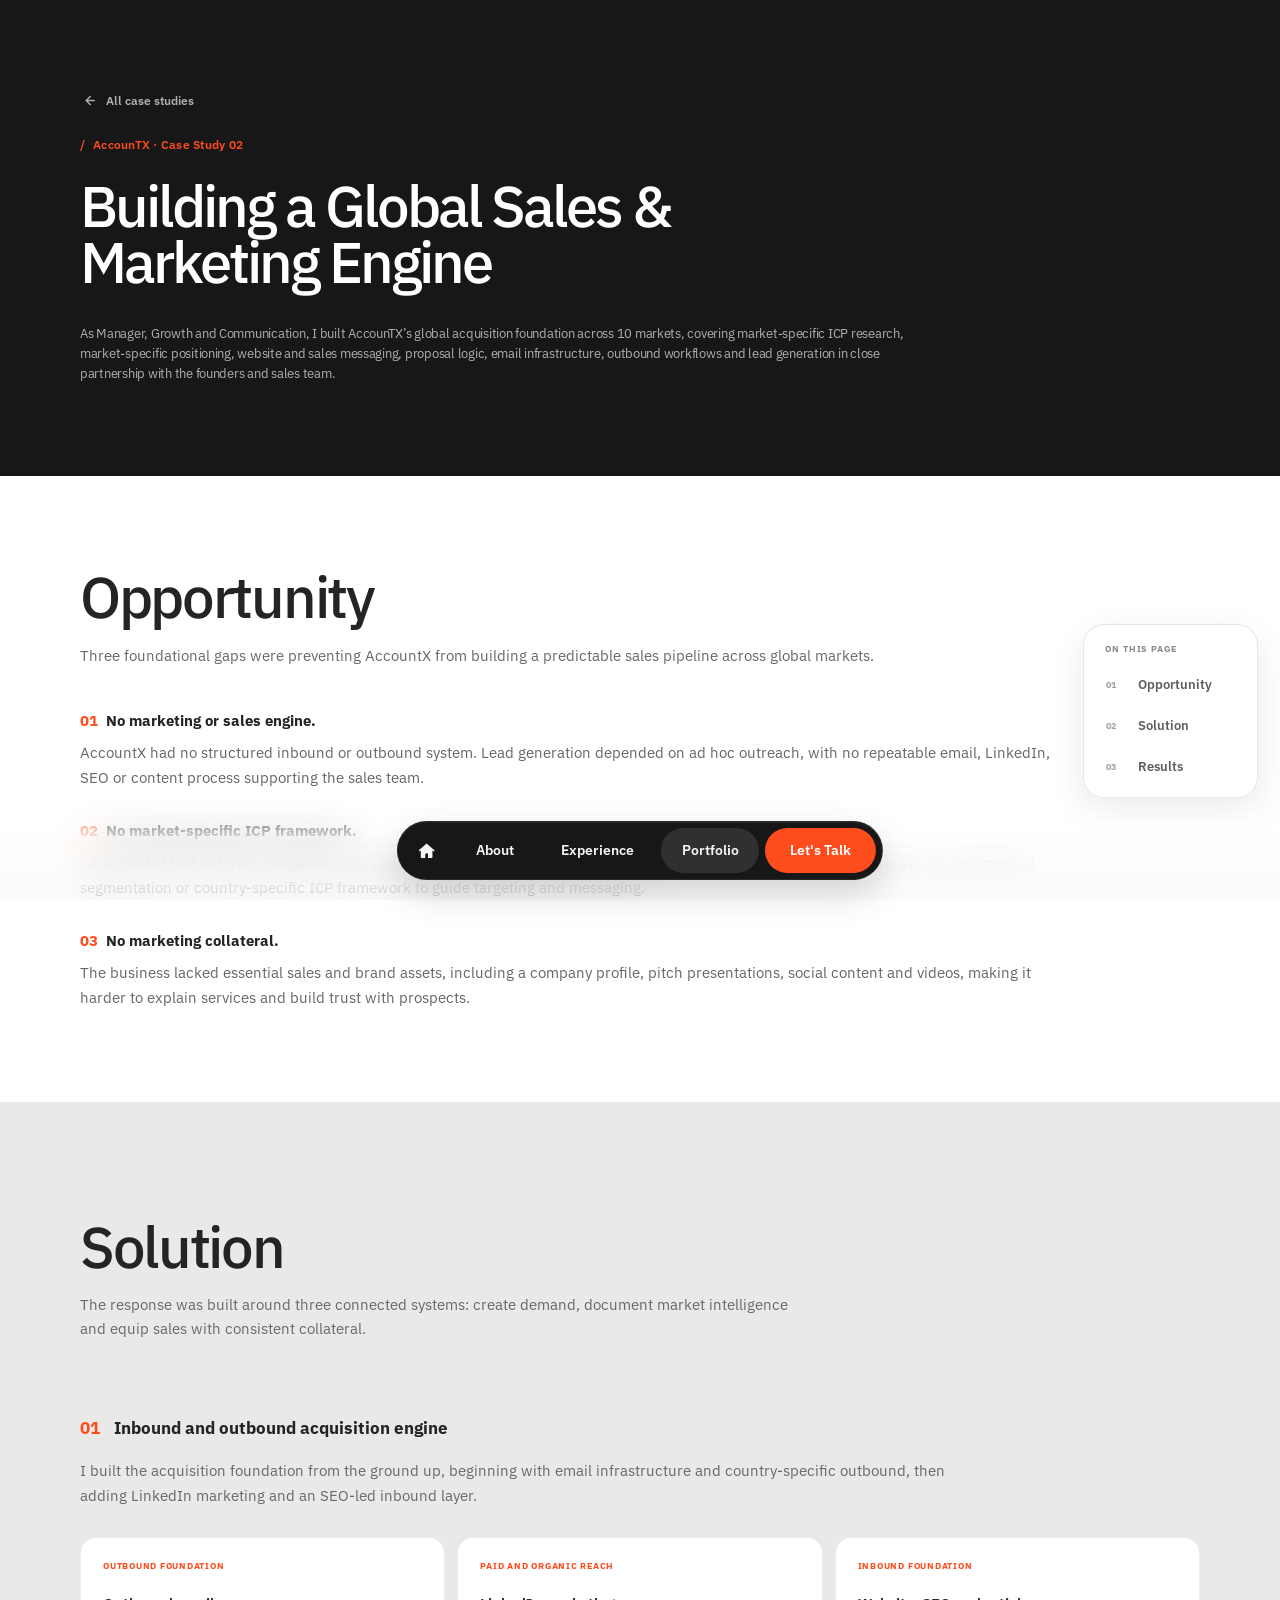
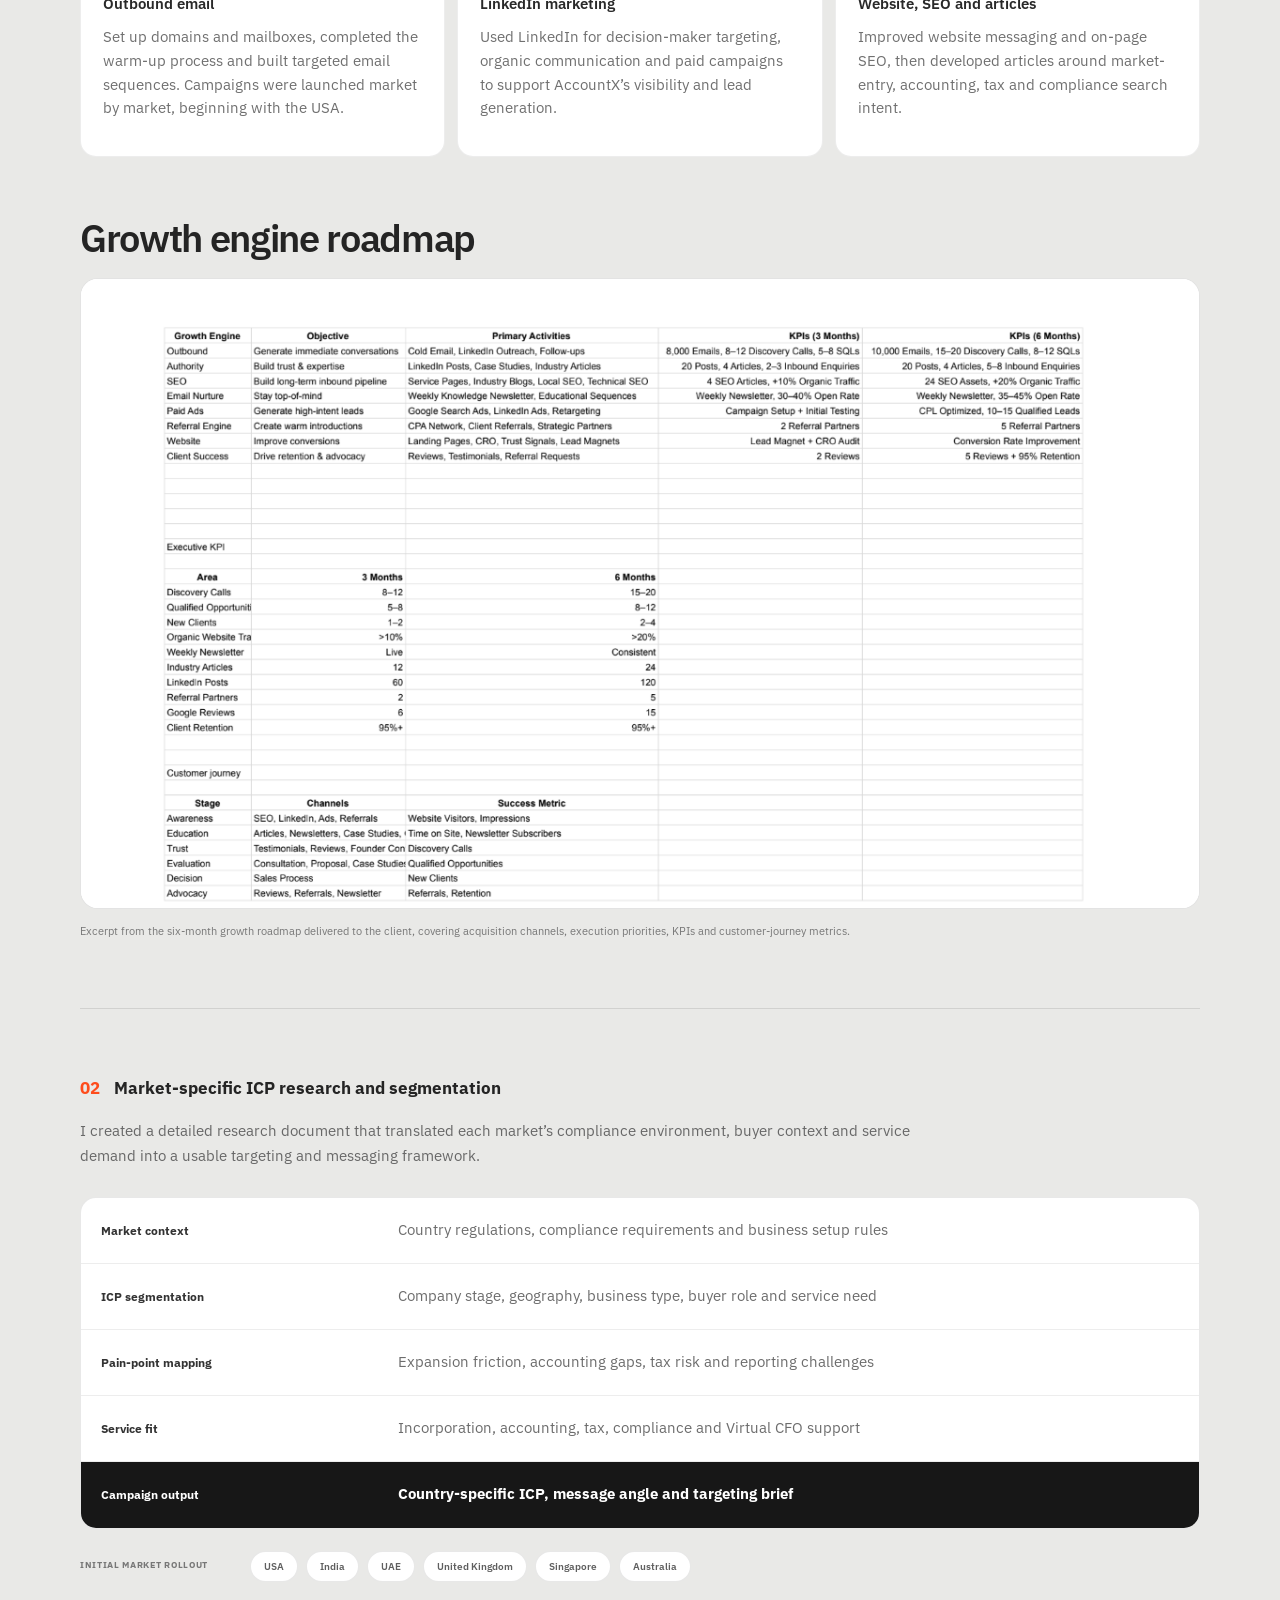
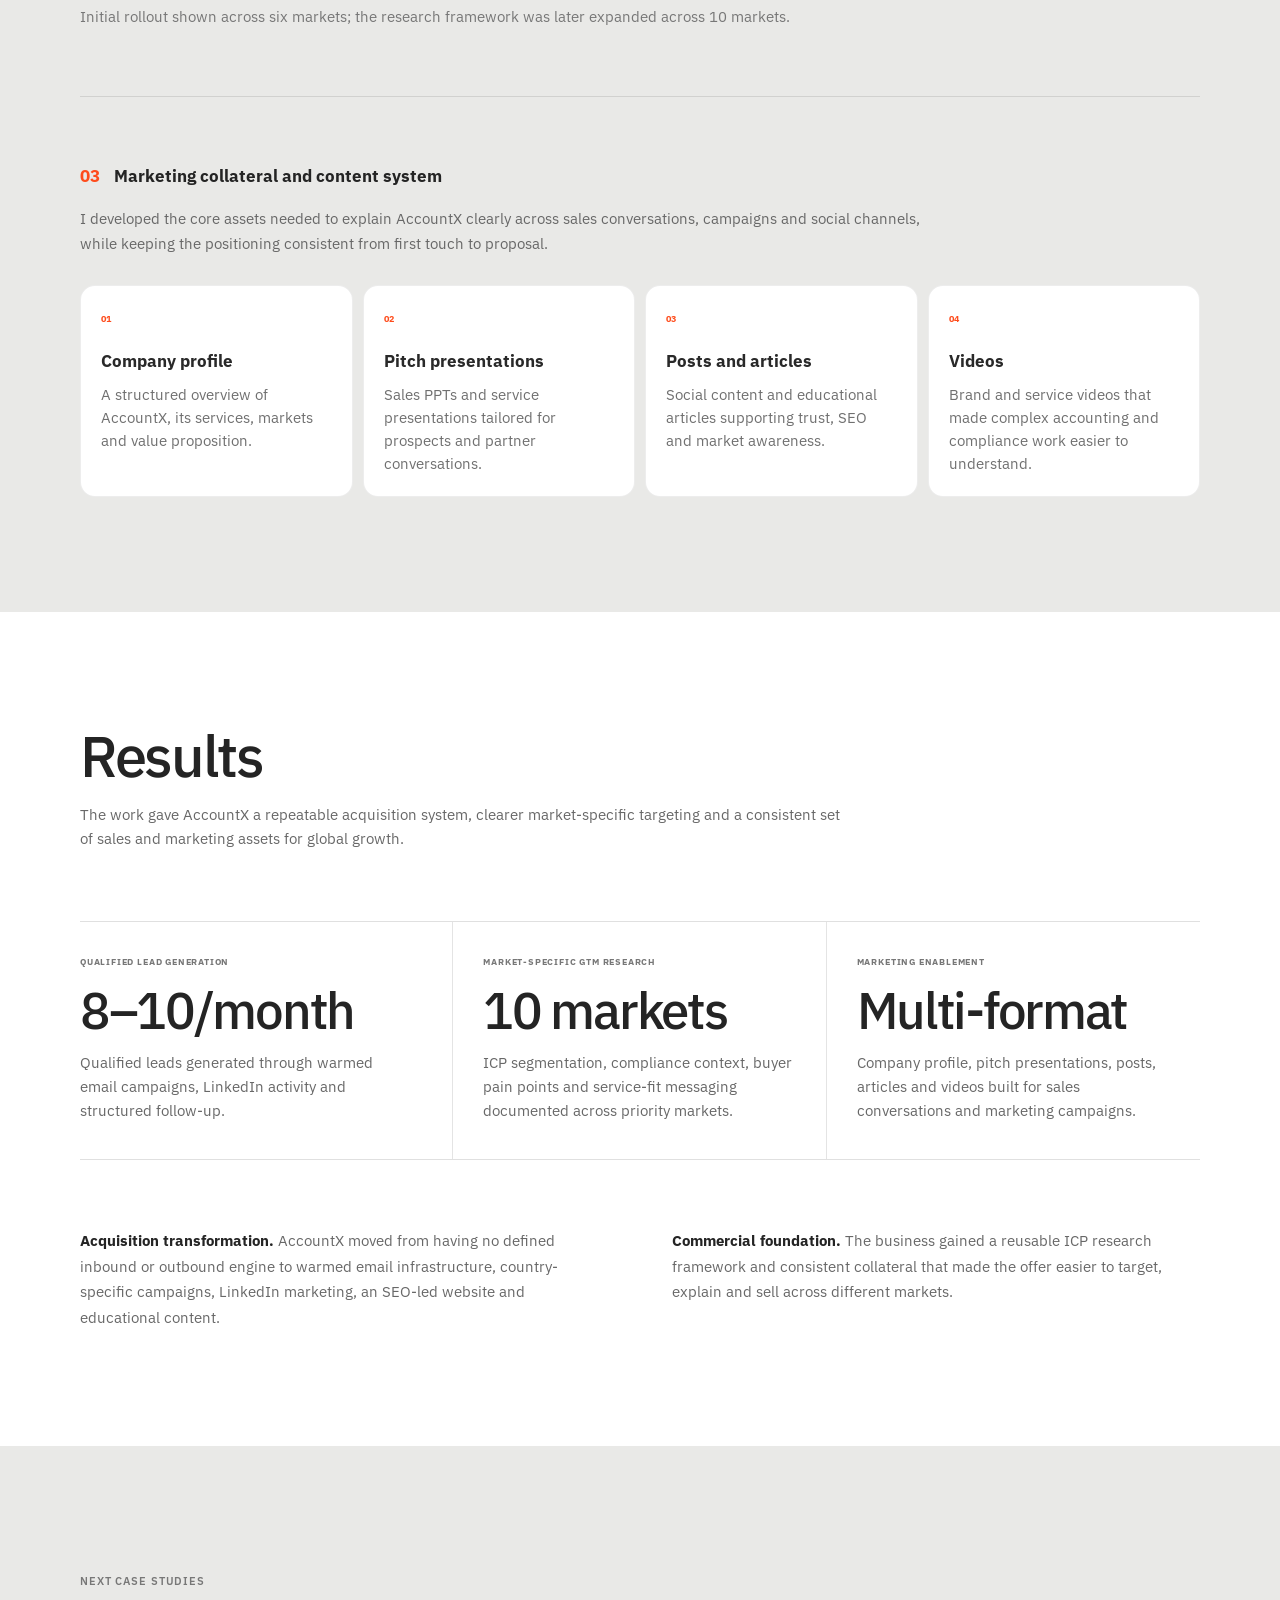
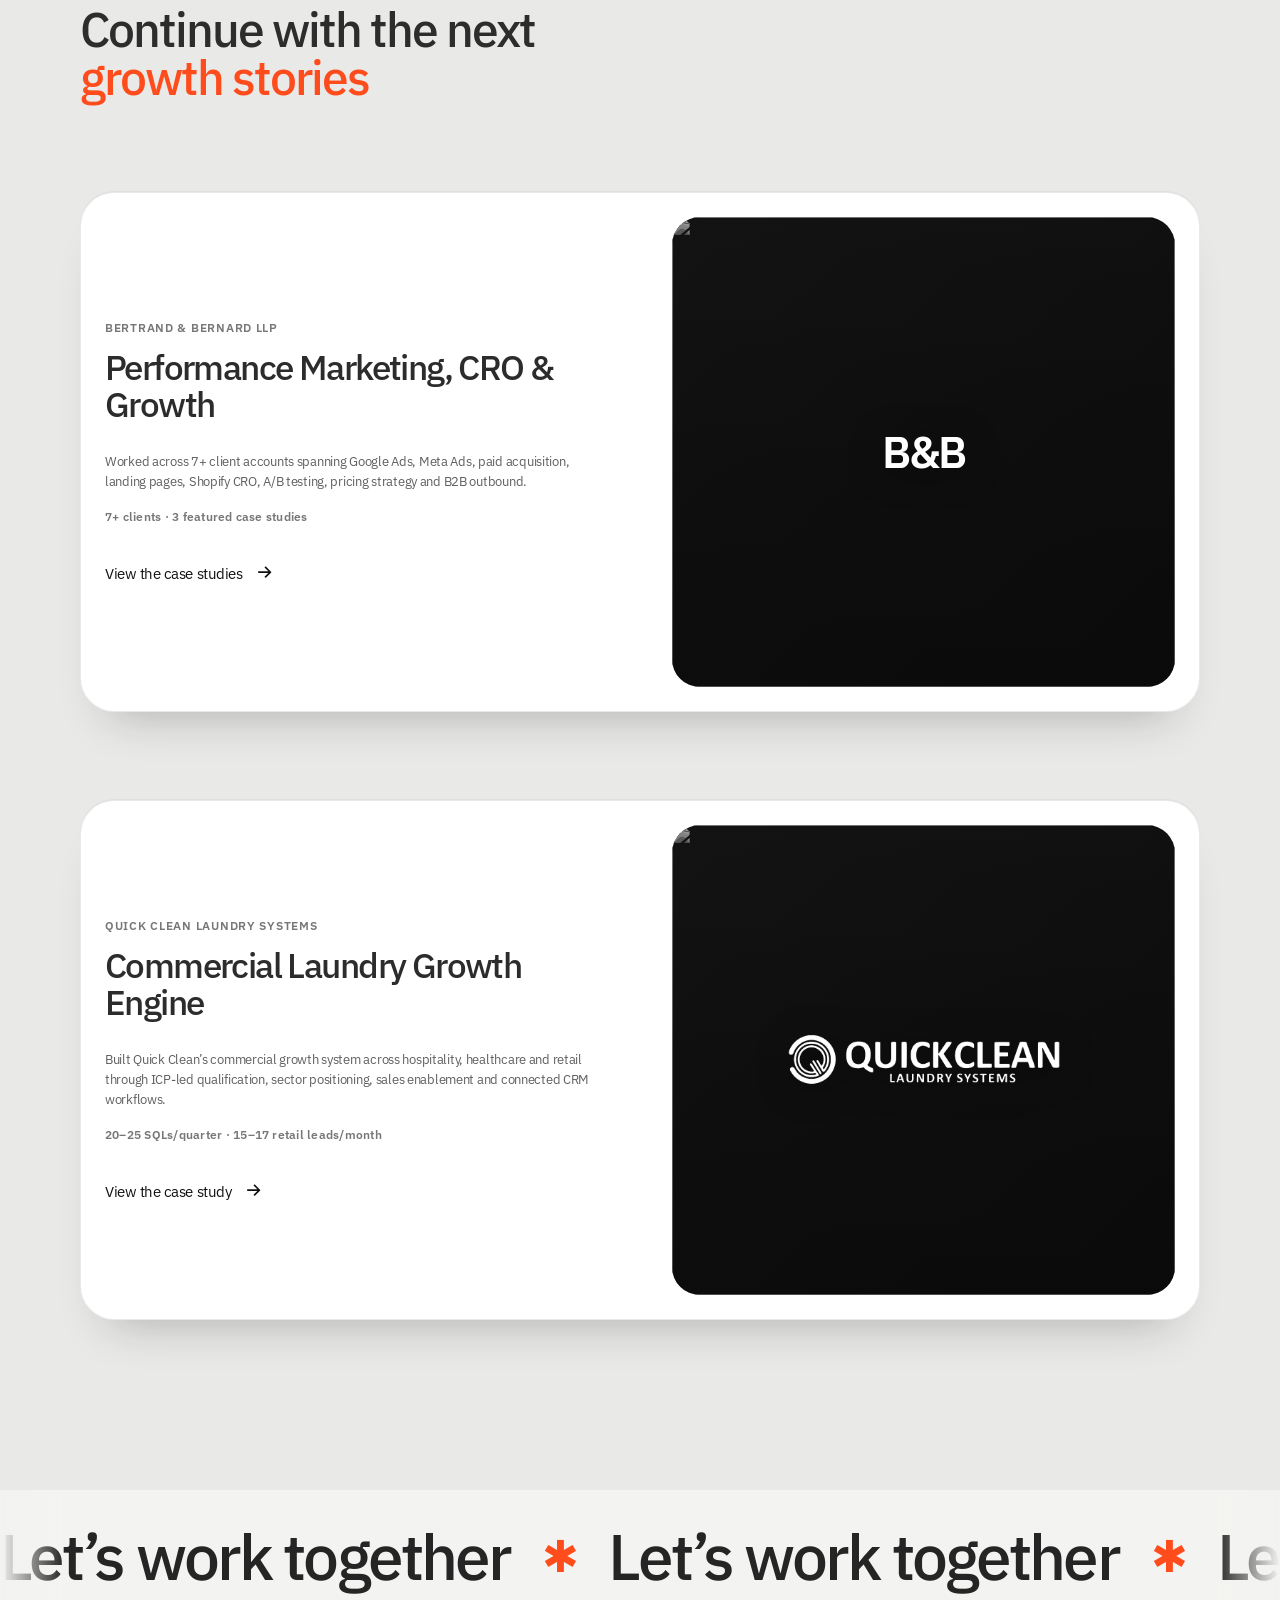
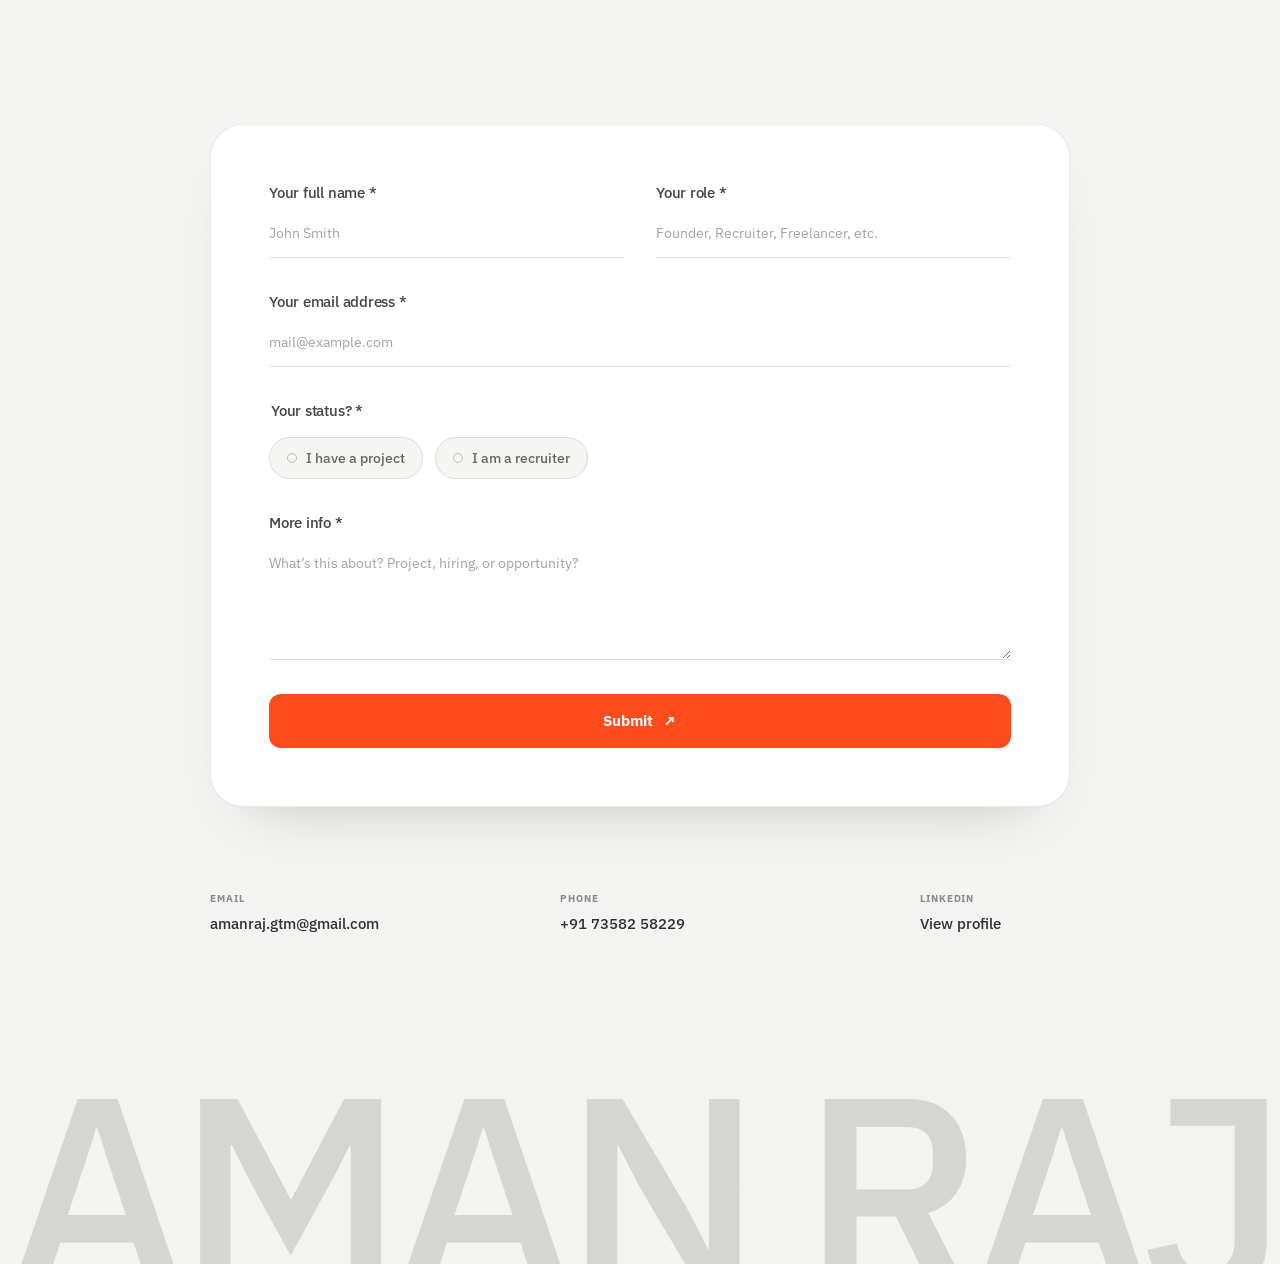
==== commit 8c7e8fc0: "Add files via upload" ====
--- a/accountx.html
+++ b/accountx.html
@@ -4,13 +4,13 @@
 <head>
 <meta charset="utf-8"/>
 <meta content="width=device-width, initial-scale=1.0" name="viewport"/>
-<title>AccountX Case Study | Aman Raj</title>
-<meta content="AccountX global sales and marketing engine case study covering opportunity, solution and results." name="description"/>
+<title>AccounTX Case Study | Aman Raj</title>
+<meta content="AccounTX global sales and marketing engine case study covering opportunity, solution and results." name="description"/>
 <link href="assets/css/common.css" rel="stylesheet"/>
 <link href="assets/css/accountx.css" rel="stylesheet"/>
 <style id="accountx-flow-layer">
   /* ============================================================
-     AccountX · diagram + flow layer
+     AccounTX · diagram + flow layer
      Sections, copy and visual language stay as-is.
      Only the way each flow is drawn has been rebuilt.
      ============================================================ */
@@ -1934,7 +1934,7 @@
 </svg>
             All case studies
           </a>
-<p class="acx-kicker">AccountX · Case Study 02</p>
+<p class="acx-kicker">AccounTX · Case Study 02</p>
 <h1 class="acx-title" id="acx-title">
             <span class="acx-title-line">Building a Global Sales &amp;</span>
             <span class="acx-title-line">Marketing Engine</span>
